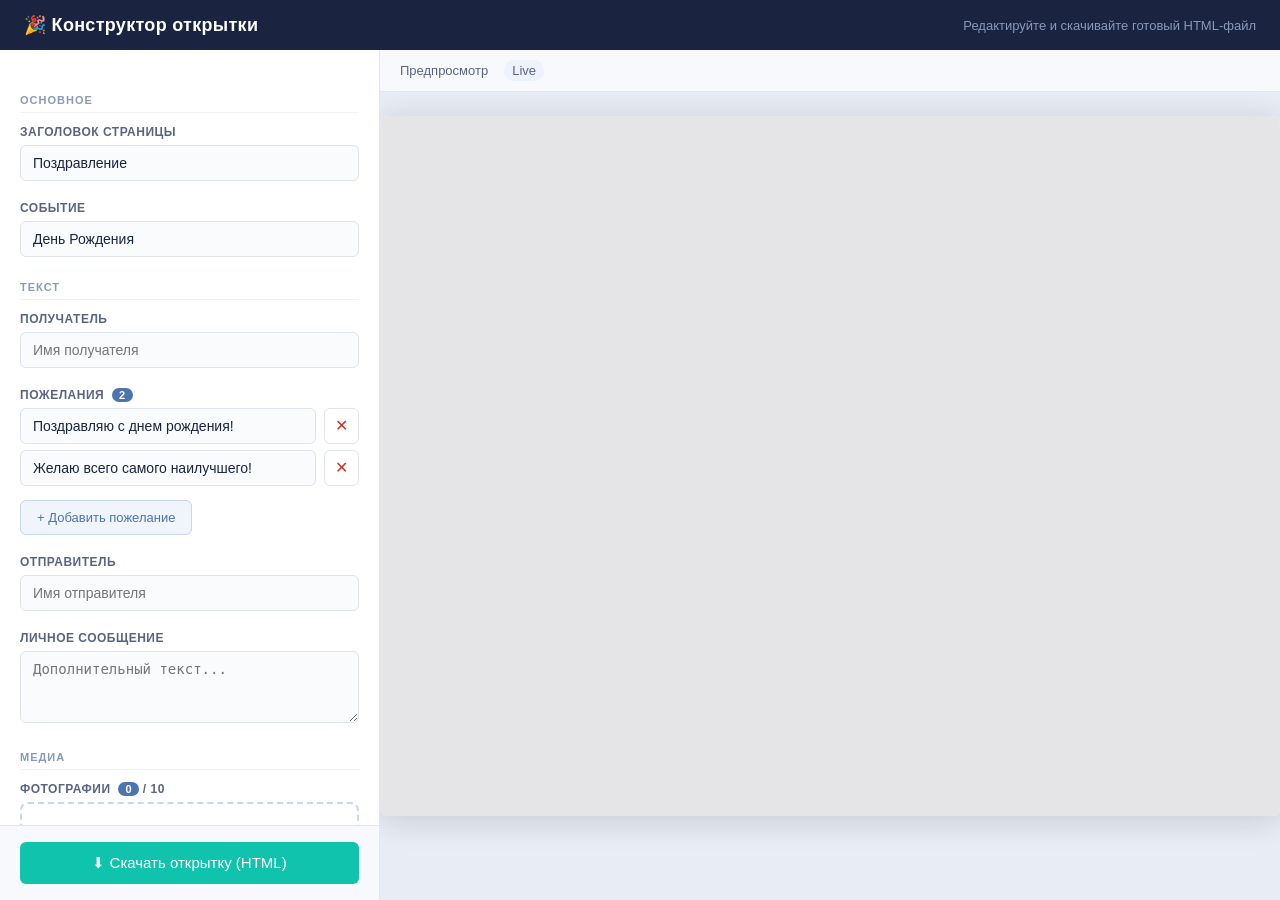
==== admin.html @ 780d7dd0 "feat: add admin panel with single-file HTML export - build.js reads all CSS/JS/fonts from postcard/ " ====
<!DOCTYPE html>
<html lang="ru">
<head>
  <meta charset="UTF-8">
  <meta name="viewport" content="width=device-width, initial-scale=1.0">
  <title>Конструктор открытки</title>
  <style>
    *, *::before, *::after { box-sizing: border-box; margin: 0; padding: 0; }

    body {
      font-family: -apple-system, BlinkMacSystemFont, 'Segoe UI', sans-serif;
      background: #f0f2f5;
      height: 100vh;
      display: flex;
      flex-direction: column;
    }

    /* ── Шапка ── */
    header {
      background: #1a2340;
      color: #fff;
      padding: 14px 24px;
      display: flex;
      align-items: center;
      justify-content: space-between;
      flex-shrink: 0;
    }
    header h1 { font-size: 18px; font-weight: 600; letter-spacing: 0.3px; }
    header span { font-size: 13px; color: #8899bb; }

    /* ── Основная раскладка ── */
    .workspace {
      display: flex;
      flex: 1;
      overflow: hidden;
    }

    /* ── Левая панель (форма) ── */
    .editor {
      width: 380px;
      min-width: 320px;
      background: #fff;
      border-right: 1px solid #e2e6ee;
      display: flex;
      flex-direction: column;
      overflow: hidden;
    }

    .editor-body {
      flex: 1;
      overflow-y: auto;
      padding: 20px;
    }

    .editor-body::-webkit-scrollbar { width: 6px; }
    .editor-body::-webkit-scrollbar-track { background: #f0f2f5; }
    .editor-body::-webkit-scrollbar-thumb { background: #cbd3e2; border-radius: 3px; }

    .editor-footer {
      padding: 16px 20px;
      border-top: 1px solid #e2e6ee;
      background: #f8f9fc;
    }

    /* ── Группы полей ── */
    .field-group {
      margin-bottom: 20px;
    }
    .field-group label {
      display: block;
      font-size: 12px;
      font-weight: 600;
      color: #5a6480;
      text-transform: uppercase;
      letter-spacing: 0.5px;
      margin-bottom: 6px;
    }
    .field-group input[type="text"],
    .field-group textarea {
      width: 100%;
      padding: 9px 12px;
      border: 1px solid #dde2ee;
      border-radius: 6px;
      font-size: 14px;
      color: #1a2340;
      outline: none;
      transition: border-color 0.15s;
      background: #fafbfd;
    }
    .field-group input[type="text"]:focus,
    .field-group textarea:focus {
      border-color: #4c75af;
      background: #fff;
    }
    .field-group textarea {
      min-height: 72px;
      resize: vertical;
    }

    /* ── Секция пожеланий ── */
    .wish-item {
      display: flex;
      gap: 8px;
      margin-bottom: 6px;
    }
    .wish-item input {
      flex: 1;
      padding: 8px 10px;
      border: 1px solid #dde2ee;
      border-radius: 6px;
      font-size: 14px;
      outline: none;
      background: #fafbfd;
    }
    .wish-item input:focus { border-color: #4c75af; background: #fff; }
    .wish-item button {
      padding: 0 10px;
      border: 1px solid #e0e5ef;
      border-radius: 6px;
      background: #fff;
      color: #c0392b;
      cursor: pointer;
      font-size: 16px;
      line-height: 1;
    }
    .wish-item button:hover { background: #ffeaea; }

    /* ── Кнопки действий ── */
    .btn {
      display: inline-flex;
      align-items: center;
      gap: 6px;
      padding: 9px 16px;
      border-radius: 6px;
      font-size: 13px;
      font-weight: 500;
      cursor: pointer;
      border: none;
      transition: background 0.15s, opacity 0.15s;
    }
    .btn-outline {
      background: #f0f4fb;
      color: #4c75af;
      border: 1px solid #c8d6ee;
    }
    .btn-outline:hover { background: #e0eaf8; }
    .btn-primary {
      background: #0fc3ad;
      color: #fff;
      width: 100%;
      justify-content: center;
      font-size: 15px;
      padding: 12px;
    }
    .btn-primary:hover { background: #0daf9b; }

    /* ── Загрузка изображений ── */
    .upload-zone {
      border: 2px dashed #c8d6ee;
      border-radius: 8px;
      padding: 16px;
      text-align: center;
      cursor: pointer;
      transition: border-color 0.2s, background 0.2s;
      color: #8899bb;
      font-size: 13px;
    }
    .upload-zone:hover { border-color: #4c75af; background: #f5f8ff; }
    .upload-zone input[type="file"] { display: none; }
    .upload-zone .zone-icon { font-size: 28px; display: block; margin-bottom: 6px; }

    .thumb-grid {
      display: grid;
      grid-template-columns: repeat(auto-fill, minmax(72px, 1fr));
      gap: 8px;
      margin-top: 10px;
    }
    .thumb-item {
      position: relative;
      aspect-ratio: 1;
      border-radius: 6px;
      overflow: hidden;
      border: 1px solid #e2e6ee;
    }
    .thumb-item img {
      width: 100%;
      height: 100%;
      object-fit: cover;
    }
    .thumb-item .thumb-del {
      position: absolute;
      top: 2px;
      right: 2px;
      width: 20px;
      height: 20px;
      background: rgba(0,0,0,0.55);
      color: #fff;
      border-radius: 50%;
      display: flex;
      align-items: center;
      justify-content: center;
      font-size: 11px;
      cursor: pointer;
    }
    .thumb-item .thumb-del:hover { background: rgba(192,57,43,0.85); }

    .qr-preview {
      margin-top: 8px;
      display: flex;
      align-items: center;
      gap: 10px;
    }
    .qr-preview img {
      width: 64px;
      height: 64px;
      object-fit: contain;
      border: 1px solid #e2e6ee;
      border-radius: 6px;
    }
    .qr-preview .qr-del {
      font-size: 12px;
      color: #c0392b;
      cursor: pointer;
      text-decoration: underline;
    }

    /* ── Разделитель секций ── */
    .section-title {
      font-size: 11px;
      font-weight: 700;
      color: #8899bb;
      text-transform: uppercase;
      letter-spacing: 1px;
      margin: 24px 0 12px;
      padding-bottom: 6px;
      border-bottom: 1px solid #f0f2f5;
    }

    /* ── Правая панель (превью) ── */
    .preview-panel {
      flex: 1;
      display: flex;
      flex-direction: column;
      overflow: hidden;
      background: #e8ecf5;
    }

    .preview-toolbar {
      background: #f8f9fc;
      border-bottom: 1px solid #e2e6ee;
      padding: 10px 20px;
      display: flex;
      align-items: center;
      gap: 16px;
      flex-shrink: 0;
    }
    .preview-toolbar span {
      font-size: 13px;
      color: #5a6480;
      font-weight: 500;
    }
    .preview-badge {
      background: #eef2ff;
      color: #4c75af;
      font-size: 11px;
      padding: 3px 8px;
      border-radius: 10px;
      font-weight: 600;
    }

    .preview-frame-wrap {
      flex: 1;
      overflow: auto;
      display: flex;
      align-items: flex-start;
      justify-content: center;
      padding: 24px;
    }

    #preview-iframe {
      width: 900px;
      height: 700px;
      border: none;
      border-radius: 8px;
      box-shadow: 0 4px 32px rgba(0,0,0,0.15);
      background: #fff;
      flex-shrink: 0;
    }

    .count-badge {
      display: inline-block;
      background: #4c75af;
      color: #fff;
      border-radius: 10px;
      font-size: 11px;
      padding: 1px 7px;
      margin-left: 4px;
    }

    /* ── Сообщение об успехе ── */
    .toast {
      position: fixed;
      bottom: 24px;
      right: 24px;
      background: #0fc3ad;
      color: #fff;
      padding: 12px 20px;
      border-radius: 8px;
      font-size: 14px;
      font-weight: 500;
      box-shadow: 0 4px 20px rgba(15,195,173,0.4);
      opacity: 0;
      transition: opacity 0.3s;
      pointer-events: none;
    }
    .toast.show { opacity: 1; }
  </style>
</head>
<body>

<header>
  <h1>&#127881; Конструктор открытки</h1>
  <span>Редактируйте и скачивайте готовый HTML-файл</span>
</header>

<div class="workspace">

  <!-- ── Левая панель ── -->
  <div class="editor">
    <div class="editor-body">

      <div class="section-title">Основное</div>

      <div class="field-group">
        <label>Заголовок страницы</label>
        <input type="text" id="f-title" value="Поздравление" oninput="scheduleUpdate()">
      </div>
      <div class="field-group">
        <label>Событие</label>
        <input type="text" id="f-event" value="День Рождения" oninput="scheduleUpdate()">
      </div>

      <div class="section-title">Текст</div>

      <div class="field-group">
        <label>Получатель</label>
        <input type="text" id="f-recipient" value="" placeholder="Имя получателя" oninput="scheduleUpdate()">
      </div>

      <div class="field-group">
        <label>Пожелания <span id="wishes-count" class="count-badge">0</span></label>
        <div id="wishes-list"></div>
        <button class="btn btn-outline" style="margin-top:8px" onclick="addWish()">+ Добавить пожелание</button>
      </div>

      <div class="field-group">
        <label>Отправитель</label>
        <input type="text" id="f-sender" value="" placeholder="Имя отправителя" oninput="scheduleUpdate()">
      </div>

      <div class="field-group">
        <label>Личное сообщение</label>
        <textarea id="f-message" placeholder="Дополнительный текст..." oninput="scheduleUpdate()"></textarea>
      </div>

      <div class="section-title">Медиа</div>

      <div class="field-group">
        <label>Фотографии <span id="images-count" class="count-badge">0</span> / 10</label>
        <div class="upload-zone" onclick="document.getElementById('f-images').click()">
          <input type="file" id="f-images" accept="image/*" multiple onchange="handleImages(this)">
          <span class="zone-icon">&#128247;</span>
          Нажмите или перетащите фото
        </div>
        <div class="thumb-grid" id="thumb-grid"></div>
      </div>

      <div class="field-group">
        <label>QR-код / Сертификат</label>
        <div class="upload-zone" onclick="document.getElementById('f-qr').click()">
          <input type="file" id="f-qr" accept="image/*" onchange="handleQr(this)">
          <span class="zone-icon">&#128241;</span>
          Загрузить QR-код или изображение
        </div>
        <div id="qr-preview-area"></div>
      </div>

    </div><!-- /editor-body -->

    <div class="editor-footer">
      <button class="btn btn-primary" onclick="exportCard()">&#11015; Скачать открытку (HTML)</button>
    </div>
  </div><!-- /editor -->

  <!-- ── Правая панель ── -->
  <div class="preview-panel">
    <div class="preview-toolbar">
      <span>Предпросмотр</span>
      <span class="preview-badge">Live</span>
    </div>
    <div class="preview-frame-wrap">
      <iframe id="preview-iframe" sandbox="allow-scripts allow-same-origin"></iframe>
    </div>
  </div>

</div><!-- /workspace -->

<div class="toast" id="toast">&#10003; Открытка скачана!</div>

<script>
// ══════════════════════════════════════════════════════════════════
//  Встроенные ресурсы открытки (читаются build.js из исходников)
// ══════════════════════════════════════════════════════════════════

const CARD_CSS   = `/*! normalize.css v3.0.3 | MIT License | github.com/necolas/normalize.css */
html {
  font-family: sans-serif;
  -ms-text-size-adjust: 100%;
  -webkit-text-size-adjust: 100%;
}
body {
  margin: 0;
  padding: 0;
}
article,
aside,
details,
figcaption,
figure,
footer,
header,
hgroup,
main,
menu,
nav,
section,
summary {
  display: block;
}
audio,
canvas,
progress,
video {
  display: inline-block;
  vertical-align: baseline;
}
audio:not([controls]) {
  display: none;
  height: 0;
}
[hidden],
template {
  display: none;
}
a {
  background-color: transparent;
}
a:active,
a:hover {
  outline: 0;
}
abbr[title] {
  border-bottom: 1px dotted;
}
b,
strong {
  font-weight: bold;
}
dfn {
  font-style: italic;
}
h1 {
  font-size: 2em;
  margin: 0;
}
mark {
  background: #ff0;
  color: #000;
}
small {
  font-size: 80%;
}
sub,
sup {
  font-size: 75%;
  line-height: 0;
  position: relative;
  vertical-align: baseline;
}
sup {
  top: -0.5em;
}
sub {
  bottom: -0.25em;
}
img {
  border: 0;
}
svg:not(:root) {
  overflow: hidden;
}
figure {
  margin: 0;
}
hr {
  box-sizing: content-box;
  height: 0;
}
pre {
  overflow: auto;
}
code,
kbd,
pre,
samp {
  font-family: monospace, monospace;
  font-size: 1em;
}
button,
input,
optgroup,
select,
textarea {
  color: inherit;
  font: inherit;
  margin: 0;
}
button {
  overflow: visible;
}
button,
select {
  text-transform: none;
}
button,
html input[type="button"],
input[type="reset"],
input[type="submit"] {
  -webkit-appearance: button;
  cursor: pointer;
}
button[disabled],
html input[disabled] {
  cursor: default;
}
button::-moz-focus-inner,
input::-moz-focus-inner {
  border: 0;
  padding: 0;
}
input {
  line-height: normal;
}
input[type="checkbox"],
input[type="radio"] {
  box-sizing: border-box;
  padding: 0;
}
input[type="number"]::-webkit-inner-spin-button,
input[type="number"]::-webkit-outer-spin-button {
  height: auto;
}
input[type="search"] {
  -webkit-appearance: textfield;
  box-sizing: content-box;
}
input[type="search"]::-webkit-search-cancel-button,
input[type="search"]::-webkit-search-decoration {
  -webkit-appearance: none;
}
fieldset {
  border: 1px solid #c0c0c0;
  margin: 0 2px;
  padding: 0.35em 0.625em 0.75em;
}
legend {
  border: 0;
  padding: 0;
}
textarea {
  overflow: auto;
  resize: none;
}
optgroup {
  font-weight: bold;
}
table {
  border-collapse: collapse;
  border-spacing: 0;
}
td,
th {
  padding: 0;
}
.selectric-wrapper {
  position: relative;
  cursor: pointer;
}
.selectric-responsive {
  width: 100%;
}
.selectric {
  border: 1px solid #ddd;
  background: #f8f8f8;
  position: relative;
}
.selectric .label {
  display: block;
  white-space: nowrap;
  overflow: hidden;
  text-overflow: ellipsis;
  margin: 0 38px 0 10px;
  font-size: 12px;
  line-height: 38px;
  color: #444;
  height: 38px;
  -webkit-user-select: none;
  -moz-user-select: none;
  -ms-user-select: none;
  user-select: none;
}
.selectric .button {
  display: block;
  position: absolute;
  right: 0;
  top: 5px;
  width: 38px;
  height: 38px;
  color: #bbb;
  text-align: center;
  font: 0/0 a;
  *font: 20px/38px Lucida Sans Unicode, Arial Unicode MS, Arial;
}
.selectric .button:after {
  content: " ";
  background: url(./img/select-arr.png)
    no-repeat;
  background-size: cover;
  background-position: center;
  width: 10px;
  position: absolute;
  display: block;
  top: 0;
  right: 0;
  bottom: 0;
  left: 0;
  margin: auto;
  width: 12px;
  height: 7px;
}
.selectric-focus .selectric {
  border-color: #aaaaaa;
}
.selectric-hover .selectric {
  border-color: #c4c4c4;
}
.selectric-hover .selectric .button {
  color: #a2a2a2;
}
.selectric-hover .selectric .button:after {
  border-top-color: #a2a2a2;
}
.selectric-open {
  z-index: 9999;
}
.selectric-open .selectric {
  border-color: #c4c4c4;
}
.selectric-open .selectric-items {
  display: block;
}
.selectric-disabled {
  filter: alpha(opacity=50);
  opacity: 0.5;
  cursor: default;
  -webkit-user-select: none;
  -moz-user-select: none;
  -ms-user-select: none;
  user-select: none;
}
.selectric-hide-select {
  position: relative;
  overflow: hidden;
  width: 0;
  height: 0;
}
.selectric-hide-select select {
  position: absolute;
  left: -100%;
}
.selectric-hide-select.selectric-is-native {
  position: absolute;
  width: 100%;
  height: 100%;
  z-index: 10;
}
.selectric-hide-select.selectric-is-native select {
  position: absolute;
  top: 0;
  left: 0;
  right: 0;
  height: 100%;
  width: 100%;
  border: none;
  z-index: 1;
  box-sizing: border-box;
  opacity: 0;
}
.selectric-input {
  position: absolute !important;
  top: 0 !important;
  left: 0 !important;
  overflow: hidden !important;
  clip: rect(0, 0, 0, 0) !important;
  margin: 0 !important;
  padding: 0 !important;
  width: 1px !important;
  height: 1px !important;
  outline: none !important;
  border: none !important;
  font: 0/0 a !important;
  background: none !important;
}
.selectric-temp-show {
  position: absolute !important;
  visibility: hidden !important;
  display: block !important;
}
.selectric-items {
  display: none;
  position: absolute;
  top: 100%;
  left: 0;
  background: #f8f8f8;
  border: 1px solid #c4c4c4;
  z-index: -1;
  box-shadow: 0 0 10px -6px;
}
.selectric-items .selectric-scroll {
  height: 100%;
  overflow: auto;
}
.selectric-above .selectric-items {
  top: auto;
  bottom: 100%;
}
.selectric-items ul,
.selectric-items li {
  list-style: none;
  padding: 0;
  margin: 0;
  font-size: 12px;
  line-height: 20px;
  min-height: 20px;
}
.selectric-items li {
  display: block;
  padding: 10px;
  color: #666;
  cursor: pointer;
}
.selectric-items li.selected {
  background: #e0e0e0;
  color: #444;
}
.selectric-items li.highlighted {
  background: #d0d0d0;
  color: #444;
}
.selectric-items li:hover {
  background: #d5d5d5;
  color: #444;
}
.selectric-items .disabled {
  filter: alpha(opacity=50);
  opacity: 0.5;
  cursor: default !important;
  background: none !important;
  color: #666 !important;
  -webkit-user-select: none;
  -moz-user-select: none;
  -ms-user-select: none;
  user-select: none;
}
.selectric-items .selectric-group .selectric-group-label {
  font-weight: bold;
  padding-left: 10px;
  cursor: default;
  -webkit-user-select: none;
  -moz-user-select: none;
  -ms-user-select: none;
  user-select: none;
  background: none;
  color: #444;
}
.selectric-items .selectric-group.disabled li {
  filter: alpha(opacity=100);
  opacity: 1;
}
.selectric-items .selectric-group li {
  padding-left: 25px;
}
@-ms-viewport {
  width: device-width;
}
.col-lg-1,
.col-lg-10,
.col-lg-11,
.col-lg-12,
.col-lg-2,
.col-lg-3,
.col-lg-4,
.col-lg-5,
.col-lg-6,
.col-lg-7,
.col-lg-8,
.col-lg-9,
.col-md-1,
.col-md-10,
.col-md-11,
.col-md-12,
.col-md-2,
.col-md-3,
.col-md-4,
.col-md-5,
.col-md-6,
.col-md-7,
.col-md-8,
.col-md-9,
.col-sm-1,
.col-sm-10,
.col-sm-11,
.col-sm-12,
.col-sm-2,
.col-sm-3,
.col-sm-4,
.col-sm-5,
.col-sm-6,
.col-sm-7,
.col-sm-8,
.col-sm-9,
.col-xs-1,
.col-xs-10,
.col-xs-11,
.col-xs-12,
.col-xs-2,
.col-xs-3,
.col-xs-4,
.col-xs-5,
.col-xs-6,
.col-xs-7,
.col-xs-8,
.col-xs-9 {
  position: relative;
  min-height: 1px;
  padding-right: 15px;
  padding-left: 15px;
}
.visible-xs,
.visible-sm,
.visible-md,
.visible-lg {
  display: none !important;
}
.visible-xs-block,
.visible-xs-inline,
.visible-xs-inline-block,
.visible-sm-block,
.visible-sm-inline,
.visible-sm-inline-block,
.visible-md-block,
.visible-md-inline,
.visible-md-inline-block,
.visible-lg-block,
.visible-lg-inline,
.visible-lg-inline-block {
  display: none !important;
}
@media (max-width: 767px) {
  .visible-xs {
    display: block !important;
  }
  table.visible-xs {
    display: table;
  }
  tr.visible-xs {
    display: table-row !important;
  }
  th.visible-xs,
  td.visible-xs {
    display: table-cell !important;
  }
}
@media (max-width: 767px) {
  .visible-xs-block {
    display: block !important;
  }
}
@media (max-width: 767px) {
  .visible-xs-inline {
    display: inline !important;
  }
}
@media (max-width: 767px) {
  .visible-xs-inline-block {
    display: inline-block !important;
  }
}
@media (min-width: 768px) and (max-width: 991px) {
  .visible-sm {
    display: block !important;
  }
  table.visible-sm {
    display: table;
  }
  tr.visible-sm {
    display: table-row !important;
  }
  th.visible-sm,
  td.visible-sm {
    display: table-cell !important;
  }
}
@media (min-width: 768px) and (max-width: 991px) {
  .visible-sm-block {
    display: block !important;
  }
}
@media (min-width: 768px) and (max-width: 991px) {
  .visible-sm-inline {
    display: inline !important;
  }
}
@media (min-width: 768px) and (max-width: 991px) {
  .visible-sm-inline-block {
    display: inline-block !important;
  }
}
@media (min-width: 992px) and (max-width: 1199px) {
  .visible-md {
    display: block !important;
  }
  table.visible-md {
    display: table;
  }
  tr.visible-md {
    display: table-row !important;
  }
  th.visible-md,
  td.visible-md {
    display: table-cell !important;
  }
}
@media (min-width: 992px) and (max-width: 1199px) {
  .visible-md-block {
    display: block !important;
  }
}
@media (min-width: 992px) and (max-width: 1199px) {
  .visible-md-inline {
    display: inline !important;
  }
}
@media (min-width: 992px) and (max-width: 1199px) {
  .visible-md-inline-block {
    display: inline-block !important;
  }
}
@media (min-width: 1200px) {
  .visible-lg {
    display: block !important;
  }
  table.visible-lg {
    display: table;
  }
  tr.visible-lg {
    display: table-row !important;
  }
  th.visible-lg,
  td.visible-lg {
    display: table-cell !important;
  }
}
@media (min-width: 1200px) {
  .visible-lg-block {
    display: block !important;
  }
}
@media (min-width: 1200px) {
  .visible-lg-inline {
    display: inline !important;
  }
}
@media (min-width: 1200px) {
  .visible-lg-inline-block {
    display: inline-block !important;
  }
}
@media (max-width: 767px) {
  .hidden-xs {
    display: none !important;
  }
}
@media (min-width: 768px) and (max-width: 991px) {
  .hidden-sm {
    display: none !important;
  }
}
@media (min-width: 992px) and (max-width: 1199px) {
  .hidden-md {
    display: none !important;
  }
}
@media (min-width: 1200px) {
  .hidden-lg {
    display: none !important;
  }
}
.visible-print {
  display: none !important;
}
@media print {
  .visible-print {
    display: block !important;
  }
  table.visible-print {
    display: table;
  }
  tr.visible-print {
    display: table-row !important;
  }
  th.visible-print,
  td.visible-print {
    display: table-cell !important;
  }
}
.visible-print-block {
  display: none !important;
}
@media print {
  .visible-print-block {
    display: block !important;
  }
}
.visible-print-inline {
  display: none !important;
}
@media print {
  .visible-print-inline {
    display: inline !important;
  }
}
.visible-print-inline-block {
  display: none !important;
}
@media print {
  .visible-print-inline-block {
    display: inline-block !important;
  }
}
@media print {
  .hidden-print {
    display: none !important;
  }
}
.wrapper {
  margin-right: auto;
  margin-left: auto;
  padding-left: 15px;
  padding-right: 15px;
}
@media (min-width: 576px) {
  .wrapper {
    width: 576px;
  }
}
@media (min-width: 768px) {
  .wrapper {
    width: 768px;
  }
}
@media (min-width: 992px) {
  .wrapper {
    width: 992px;
  }
}
@media (min-width: 1200px) {
  .wrapper {
    width: 1200px;
  }
}
.wrapper-fluid {
  margin-right: auto;
  margin-left: auto;
  padding-left: 15px;
  padding-right: 15px;
}
.row {
  margin-left: -15px;
  margin-right: -15px;
}
.col,
.col-xs-1,
.col-sm-1,
.col-md-1,
.col-lg-1,
.col-xs-2,
.col-sm-2,
.col-md-2,
.col-lg-2,
.col-xs-3,
.col-sm-3,
.col-md-3,
.col-lg-3,
.col-xs-4,
.col-sm-4,
.col-md-4,
.col-lg-4,
.col-xs-5,
.col-sm-5,
.col-md-5,
.col-lg-5,
.col-xs-6,
.col-sm-6,
.col-md-6,
.col-lg-6,
.col-xs-7,
.col-sm-7,
.col-md-7,
.col-lg-7,
.col-xs-8,
.col-sm-8,
.col-md-8,
.col-lg-8,
.col-xs-9,
.col-sm-9,
.col-md-9,
.col-lg-9,
.col-xs-10,
.col-sm-10,
.col-md-10,
.col-lg-10,
.col-xs-11,
.col-sm-11,
.col-md-11,
.col-lg-11,
.col-xs-12,
.col-sm-12,
.col-md-12,
.col-lg-12 {
  position: relative;
  min-height: 1px;
  padding-left: 15px;
  padding-right: 15px;
}
.col,
.col-1,
.col-2,
.col-3,
.col-4,
.col-5,
.col-6,
.col-7,
.col-8,
.col-9,
.col-10,
.col-11,
.col-12 {
  float: left;
}
.col-12 {
  width: 100%;
}
.col-11 {
  width: 91.66666667%;
}
.col-10 {
  width: 83.33333333%;
}
.col-9 {
  width: 75%;
}
.col-8 {
  width: 66.66666667%;
}
.col-7 {
  width: 58.33333333%;
}
.col-6 {
  width: 50%;
}
.col-5 {
  width: 41.66666667%;
}
.col-4 {
  width: 33.33333333%;
}
.col-3 {
  width: 25%;
}
.col-2 {
  width: 16.66666667%;
}
.col-1 {
  width: 8.33333333%;
}
.col-pull-12 {
  right: 100%;
}
.col-pull-11 {
  right: 91.66666667%;
}
.col-pull-10 {
  right: 83.33333333%;
}
.col-pull-9 {
  right: 75%;
}
.col-pull-8 {
  right: 66.66666667%;
}
.col-pull-7 {
  right: 58.33333333%;
}
.col-pull-6 {
  right: 50%;
}
.col-pull-5 {
  right: 41.66666667%;
}
.col-pull-4 {
  right: 33.33333333%;
}
.col-pull-3 {
  right: 25%;
}
.col-pull-2 {
  right: 16.66666667%;
}
.col-pull-1 {
  right: 8.33333333%;
}
.col-pull-0 {
  right: auto;
}
.col-push-12 {
  left: 100%;
}
.col-push-11 {
  left: 91.66666667%;
}
.col-push-10 {
  left: 83.33333333%;
}
.col-push-9 {
  left: 75%;
}
.col-push-8 {
  left: 66.66666667%;
}
.col-push-7 {
  left: 58.33333333%;
}
.col-push-6 {
  left: 50%;
}
.col-push-5 {
  left: 41.66666667%;
}
.col-push-4 {
  left: 33.33333333%;
}
.col-push-3 {
  left: 25%;
}
.col-push-2 {
  left: 16.66666667%;
}
.col-push-1 {
  left: 8.33333333%;
}
.col-push-0 {
  left: auto;
}
.col-offset-12 {
  margin-left: 100%;
}
.col-offset-11 {
  margin-left: 91.66666667%;
}
.col-offset-10 {
  margin-left: 83.33333333%;
}
.col-offset-9 {
  margin-left: 75%;
}
.col-offset-8 {
  margin-left: 66.66666667%;
}
.col-offset-7 {
  margin-left: 58.33333333%;
}
.col-offset-6 {
  margin-left: 50%;
}
.col-offset-5 {
  margin-left: 41.66666667%;
}
.col-offset-4 {
  margin-left: 33.33333333%;
}
.col-offset-3 {
  margin-left: 25%;
}
.col-offset-2 {
  margin-left: 16.66666667%;
}
.col-offset-1 {
  margin-left: 8.33333333%;
}
.col-offset-0 {
  margin-left: 0%;
}
@media (min-width: 320px) {
  .col,
  .col-xs-1,
  .col-xs-2,
  .col-xs-3,
  .col-xs-4,
  .col-xs-5,
  .col-xs-6,
  .col-xs-7,
  .col-xs-8,
  .col-xs-9,
  .col-xs-10,
  .col-xs-11,
  .col-xs-12 {
    float: left;
  }
  .col-xs-12 {
    width: 100%;
  }
  .col-xs-11 {
    width: 91.66666667%;
  }
  .col-xs-10 {
    width: 83.33333333%;
  }
  .col-xs-9 {
    width: 75%;
  }
  .col-xs-8 {
    width: 66.66666667%;
  }
  .col-xs-7 {
    width: 58.33333333%;
  }
  .col-xs-6 {
    width: 50%;
  }
  .col-xs-5 {
    width: 41.66666667%;
  }
  .col-xs-4 {
    width: 33.33333333%;
  }
  .col-xs-3 {
    width: 25%;
  }
  .col-xs-2 {
    width: 16.66666667%;
  }
  .col-xs-1 {
    width: 8.33333333%;
  }
  .col-xs-pull-12 {
    right: 100%;
  }
  .col-xs-pull-11 {
    right: 91.66666667%;
  }
  .col-xs-pull-10 {
    right: 83.33333333%;
  }
  .col-xs-pull-9 {
    right: 75%;
  }
  .col-xs-pull-8 {
    right: 66.66666667%;
  }
  .col-xs-pull-7 {
    right: 58.33333333%;
  }
  .col-xs-pull-6 {
    right: 50%;
  }
  .col-xs-pull-5 {
    right: 41.66666667%;
  }
  .col-xs-pull-4 {
    right: 33.33333333%;
  }
  .col-xs-pull-3 {
    right: 25%;
  }
  .col-xs-pull-2 {
    right: 16.66666667%;
  }
  .col-xs-pull-1 {
    right: 8.33333333%;
  }
  .col-xs-pull-0 {
    right: auto;
  }
  .col-xs-push-12 {
    left: 100%;
  }
  .col-xs-push-11 {
    left: 91.66666667%;
  }
  .col-xs-push-10 {
    left: 83.33333333%;
  }
  .col-xs-push-9 {
    left: 75%;
  }
  .col-xs-push-8 {
    left: 66.66666667%;
  }
  .col-xs-push-7 {
    left: 58.33333333%;
  }
  .col-xs-push-6 {
    left: 50%;
  }
  .col-xs-push-5 {
    left: 41.66666667%;
  }
  .col-xs-push-4 {
    left: 33.33333333%;
  }
  .col-xs-push-3 {
    left: 25%;
  }
  .col-xs-push-2 {
    left: 16.66666667%;
  }
  .col-xs-push-1 {
    left: 8.33333333%;
  }
  .col-xs-push-0 {
    left: auto;
  }
  .col-xs-offset-12 {
    margin-left: 100%;
  }
  .col-xs-offset-11 {
    margin-left: 91.66666667%;
  }
  .col-xs-offset-10 {
    margin-left: 83.33333333%;
  }
  .col-xs-offset-9 {
    margin-left: 75%;
  }
  .col-xs-offset-8 {
    margin-left: 66.66666667%;
  }
  .col-xs-offset-7 {
    margin-left: 58.33333333%;
  }
  .col-xs-offset-6 {
    margin-left: 50%;
  }
  .col-xs-offset-5 {
    margin-left: 41.66666667%;
  }
  .col-xs-offset-4 {
    margin-left: 33.33333333%;
  }
  .col-xs-offset-3 {
    margin-left: 25%;
  }
  .col-xs-offset-2 {
    margin-left: 16.66666667%;
  }
  .col-xs-offset-1 {
    margin-left: 8.33333333%;
  }
  .col-xs-offset-0 {
    margin-left: 0%;
  }
}
@media (min-width: 768px) {
  .col,
  .col-sm-1,
  .col-sm-2,
  .col-sm-3,
  .col-sm-4,
  .col-sm-5,
  .col-sm-6,
  .col-sm-7,
  .col-sm-8,
  .col-sm-9,
  .col-sm-10,
  .col-sm-11,
  .col-sm-12 {
    float: left;
  }
  .col-sm-12 {
    width: 100%;
  }
  .col-sm-11 {
    width: 91.66666667%;
  }
  .col-sm-10 {
    width: 83.33333333%;
  }
  .col-sm-9 {
    width: 75%;
  }
  .col-sm-8 {
    width: 66.66666667%;
  }
  .col-sm-7 {
    width: 58.33333333%;
  }
  .col-sm-6 {
    width: 50%;
  }
  .col-sm-5 {
    width: 41.66666667%;
  }
  .col-sm-4 {
    width: 33.33333333%;
  }
  .col-sm-3 {
    width: 25%;
  }
  .col-sm-2 {
    width: 16.66666667%;
  }
  .col-sm-1 {
    width: 8.33333333%;
  }
  .col-sm-pull-12 {
    right: 100%;
  }
  .col-sm-pull-11 {
    right: 91.66666667%;
  }
  .col-sm-pull-10 {
    right: 83.33333333%;
  }
  .col-sm-pull-9 {
    right: 75%;
  }
  .col-sm-pull-8 {
    right: 66.66666667%;
  }
  .col-sm-pull-7 {
    right: 58.33333333%;
  }
  .col-sm-pull-6 {
    right: 50%;
  }
  .col-sm-pull-5 {
    right: 41.66666667%;
  }
  .col-sm-pull-4 {
    right: 33.33333333%;
  }
  .col-sm-pull-3 {
    right: 25%;
  }
  .col-sm-pull-2 {
    right: 16.66666667%;
  }
  .col-sm-pull-1 {
    right: 8.33333333%;
  }
  .col-sm-pull-0 {
    right: auto;
  }
  .col-sm-push-12 {
    left: 100%;
  }
  .col-sm-push-11 {
    left: 91.66666667%;
  }
  .col-sm-push-10 {
    left: 83.33333333%;
  }
  .col-sm-push-9 {
    left: 75%;
  }
  .col-sm-push-8 {
    left: 66.66666667%;
  }
  .col-sm-push-7 {
    left: 58.33333333%;
  }
  .col-sm-push-6 {
    left: 50%;
  }
  .col-sm-push-5 {
    left: 41.66666667%;
  }
  .col-sm-push-4 {
    left: 33.33333333%;
  }
  .col-sm-push-3 {
    left: 25%;
  }
  .col-sm-push-2 {
    left: 16.66666667%;
  }
  .col-sm-push-1 {
    left: 8.33333333%;
  }
  .col-sm-push-0 {
    left: auto;
  }
  .col-sm-offset-12 {
    margin-left: 100%;
  }
  .col-sm-offset-11 {
    margin-left: 91.66666667%;
  }
  .col-sm-offset-10 {
    margin-left: 83.33333333%;
  }
  .col-sm-offset-9 {
    margin-left: 75%;
  }
  .col-sm-offset-8 {
    margin-left: 66.66666667%;
  }
  .col-sm-offset-7 {
    margin-left: 58.33333333%;
  }
  .col-sm-offset-6 {
    margin-left: 50%;
  }
  .col-sm-offset-5 {
    margin-left: 41.66666667%;
  }
  .col-sm-offset-4 {
    margin-left: 33.33333333%;
  }
  .col-sm-offset-3 {
    margin-left: 25%;
  }
  .col-sm-offset-2 {
    margin-left: 16.66666667%;
  }
  .col-sm-offset-1 {
    margin-left: 8.33333333%;
  }
  .col-sm-offset-0 {
    margin-left: 0%;
  }
}
@media (min-width: 992px) {
  .col,
  .col-md-1,
  .col-md-2,
  .col-md-3,
  .col-md-4,
  .col-md-5,
  .col-md-6,
  .col-md-7,
  .col-md-8,
  .col-md-9,
  .col-md-10,
  .col-md-11,
  .col-md-12 {
    float: left;
  }
  .col-md-12 {
    width: 100%;
  }
  .col-md-11 {
    width: 91.66666667%;
  }
  .col-md-10 {
    width: 83.33333333%;
  }
  .col-md-9 {
    width: 75%;
  }
  .col-md-8 {
    width: 66.66666667%;
  }
  .col-md-7 {
    width: 58.33333333%;
  }
  .col-md-6 {
    width: 50%;
  }
  .col-md-5 {
    width: 41.66666667%;
  }
  .col-md-4 {
    width: 33.33333333%;
  }
  .col-md-3 {
    width: 25%;
  }
  .col-md-2 {
    width: 16.66666667%;
  }
  .col-md-2_5 {
    width: 20%;
  }
  .col-md-1 {
    width: 8.33333333%;
  }
  .col-md-pull-12 {
    right: 100%;
  }
  .col-md-pull-11 {
    right: 91.66666667%;
  }
  .col-md-pull-10 {
    right: 83.33333333%;
  }
  .col-md-pull-9 {
    right: 75%;
  }
  .col-md-pull-8 {
    right: 66.66666667%;
  }
  .col-md-pull-7 {
    right: 58.33333333%;
  }
  .col-md-pull-6 {
    right: 50%;
  }
  .col-md-pull-5 {
    right: 41.66666667%;
  }
  .col-md-pull-4 {
    right: 33.33333333%;
  }
  .col-md-pull-3 {
    right: 25%;
  }
  .col-md-pull-2 {
    right: 16.66666667%;
  }
  .col-md-pull-1 {
    right: 8.33333333%;
  }
  .col-md-pull-0 {
    right: auto;
  }
  .col-md-push-12 {
    left: 100%;
  }
  .col-md-push-11 {
    left: 91.66666667%;
  }
  .col-md-push-10 {
    left: 83.33333333%;
  }
  .col-md-push-9 {
    left: 75%;
  }
  .col-md-push-8 {
    left: 66.66666667%;
  }
  .col-md-push-7 {
    left: 58.33333333%;
  }
  .col-md-push-6 {
    left: 50%;
  }
  .col-md-push-5 {
    left: 41.66666667%;
  }
  .col-md-push-4 {
    left: 33.33333333%;
  }
  .col-md-push-3 {
    left: 25%;
  }
  .col-md-push-2 {
    left: 16.66666667%;
  }
  .col-md-push-1 {
    left: 8.33333333%;
  }
  .col-md-push-0 {
    left: auto;
  }
  .col-md-offset-12 {
    margin-left: 100%;
  }
  .col-md-offset-11 {
    margin-left: 91.66666667%;
  }
  .col-md-offset-10 {
    margin-left: 83.33333333%;
  }
  .col-md-offset-9 {
    margin-left: 75%;
  }
  .col-md-offset-8 {
    margin-left: 66.66666667%;
  }
  .col-md-offset-7 {
    margin-left: 58.33333333%;
  }
  .col-md-offset-6 {
    margin-left: 50%;
  }
  .col-md-offset-5 {
    margin-left: 41.66666667%;
  }
  .col-md-offset-4 {
    margin-left: 33.33333333%;
  }
  .col-md-offset-3 {
    margin-left: 25%;
  }
  .col-md-offset-2 {
    margin-left: 16.66666667%;
  }
  .col-md-offset-1 {
    margin-left: 8.33333333%;
  }
  .col-md-offset-0 {
    margin-left: 0%;
  }
}
@media (min-width: 1200px) {
  .col,
  .col-lg-1,
  .col-lg-2,
  .col-lg-3,
  .col-lg-4,
  .col-lg-5,
  .col-lg-6,
  .col-lg-7,
  .col-lg-8,
  .col-lg-9,
  .col-lg-10,
  .col-lg-11,
  .col-lg-12 {
    float: left;
  }
  .col-md-2_5 {
    width: 20%;
  }
  .col-lg-12 {
    width: 100%;
  }
  .col-lg-11 {
    width: 91.66666667%;
  }
  .col-lg-10 {
    width: 83.33333333%;
  }
  .col-lg-9 {
    width: 75%;
  }
  .col-lg-8 {
    width: 66.66666667%;
  }
  .col-lg-7 {
    width: 58.33333333%;
  }
  .col-lg-6 {
    width: 50%;
  }
  .col-lg-5 {
    width: 41.66666667%;
  }
  .col-lg-4 {
    width: 33.33333333%;
  }
  .col-lg-3 {
    width: 25%;
  }
  .col-lg-2 {
    width: 16.66666667%;
  }
  .col-lg-1 {
    width: 8.33333333%;
  }
  .col-lg-pull-12 {
    right: 100%;
  }
  .col-lg-pull-11 {
    right: 91.66666667%;
  }
  .col-lg-pull-10 {
    right: 83.33333333%;
  }
  .col-lg-pull-9 {
    right: 75%;
  }
  .col-lg-pull-8 {
    right: 66.66666667%;
  }
  .col-lg-pull-7 {
    right: 58.33333333%;
  }
  .col-lg-pull-6 {
    right: 50%;
  }
  .col-lg-pull-5 {
    right: 41.66666667%;
  }
  .col-lg-pull-4 {
    right: 33.33333333%;
  }
  .col-lg-pull-3 {
    right: 25%;
  }
  .col-lg-pull-2 {
    right: 16.66666667%;
  }
  .col-lg-pull-1 {
    right: 8.33333333%;
  }
  .col-lg-pull-0 {
    right: auto;
  }
  .col-lg-push-12 {
    left: 100%;
  }
  .col-lg-push-11 {
    left: 91.66666667%;
  }
  .col-lg-push-10 {
    left: 83.33333333%;
  }
  .col-lg-push-9 {
    left: 75%;
  }
  .col-lg-push-8 {
    left: 66.66666667%;
  }
  .col-lg-push-7 {
    left: 58.33333333%;
  }
  .col-lg-push-6 {
    left: 50%;
  }
  .col-lg-push-5 {
    left: 41.66666667%;
  }
  .col-lg-push-4 {
    left: 33.33333333%;
  }
  .col-lg-push-3 {
    left: 25%;
  }
  .col-lg-push-2 {
    left: 16.66666667%;
  }
  .col-lg-push-1 {
    left: 8.33333333%;
  }
  .col-lg-push-0 {
    left: auto;
  }
  .col-lg-offset-12 {
    margin-left: 100%;
  }
  .col-lg-offset-11 {
    margin-left: 91.66666667%;
  }
  .col-lg-offset-10 {
    margin-left: 83.33333333%;
  }
  .col-lg-offset-9 {
    margin-left: 75%;
  }
  .col-lg-offset-8 {
    margin-left: 66.66666667%;
  }
  .col-lg-offset-7 {
    margin-left: 58.33333333%;
  }
  .col-lg-offset-6 {
    margin-left: 50%;
  }
  .col-lg-offset-5 {
    margin-left: 41.66666667%;
  }
  .col-lg-offset-4 {
    margin-left: 33.33333333%;
  }
  .col-lg-offset-3 {
    margin-left: 25%;
  }
  .col-lg-offset-2 {
    margin-left: 16.66666667%;
  }
  .col-lg-offset-1 {
    margin-left: 8.33333333%;
  }
  .col-lg-offset-0 {
    margin-left: 0%;
  }
}
.wrapper:before,
.wrapper:after,
.wrapper-fluid:before,
.wrapper-fluid:after,
.row:before,
.row:after {
  content: " ";
  display: table;
}
.wrapper:after,
.wrapper-fluid:after,
.row:after {
  clear: both;
}
.center-block {
  display: block;
  margin-left: auto;
  margin-right: auto;
}
.pull-right {
  float: right !important;
}
.pull-left {
  float: left !important;
}
*,
*:before,
*:after {
  -webkit-box-sizing: border-box;
  -moz-box-sizing: border-box;
  box-sizing: border-box;
}
.collapse {
  display: none;
}
.collapse.in {
  display: block;
}
.collapsing {
  position: relative;
  height: 0;
  overflow: hidden;
  transition: height 0.35s ease;
}
@font-face {
  font-family: "GothamPro";
  src: url('[data-uri]') format("woff");
  font-style: normal;
  font-weight: normal;
}
@font-face {
  font-family: "GothamPro";
  src: url('[data-uri]') format("woff");
  font-style: normal;
  font-weight: 300;
}
@font-face {
  font-family: "GothamPro";
  src: url('[data-uri]') format("woff");
  font-style: normal;
  font-weight: bold;
}
body {
  font-family: "GothamPro", sans-serif;
  font-size: 18px;
  line-height: 1.4em;
  font-weight: 300;
  background: #fff;
}
a {
  color: inherit;
  text-decoration: none;
}
img {
  max-width: 100%;
}
h1 {
  font-family: "GothamPro", sans-serif;
  font-weight: bold;
  font-size: 30px;
  line-height: 40px;
  margin: auto;
  margin-top: 15px;
  margin-bottom: 22px;
  letter-spacing: -0.4px;
  color: #1f1f22;
  display: block;
  position: relative;
}
h2 {
  font-family: "GothamPro", sans-serif;
  line-height: normal;
  font-size: 24px;
  font-weight: bold;
  margin: auto;
  margin-top: 0;
  margin-bottom: 36px;
  color: #1f1f22;
  display: block;
  position: relative;
}
h2.white {
  color: #fff;
}
h3 {
  font-family: "GothamPro", sans-serif;
  font-size: 17px;
  font-weight: bold;
  line-height: normal;
  margin: 10px 0 15px;
  color: #1f1f22;
  position: relative;
  display: block;
  text-align: left;
}
h4 {
  font-family: "GothamPro", sans-serif;
  font-weight: 400;
  line-height: 36px;
  font-size: 22px;
  margin: 50px 0 25px;
  color: #000;
  text-align: center;
  width: 60%;
  margin: auto;
}
h4 span {
  font-weight: 700;
}
h5 {
  font-size: 20px;
  line-height: 20px;
  margin: 50px 0 25px;
  font-weight: 400;
}
h6 {
  font-size: 18px;
  line-height: 25px;
  margin: 60px 0 25px;
  font-weight: 700;
  font-family: "GothamPro", sans-serif;
}
p,
li {
  font-size: 15px;
  line-height: 27px;
  color: #282e34;
}
li {
  font-size: 17px;
  line-height: 24px;
}
p:last-child,
li:last-child,
hr:last-child {
  margin-bottom: 0;
}
hr {
  margin: 25px 0;
  height: 1px;
  border: none;
  width: 100%;
  background: #e9e4dc;
}
hr .gallery {
  margin-bottom: 30px;
}
hr .gallery__wrap {
  margin: 60px 0 55px;
}
hr .gallery__arrows {
  position: relative;
  width: 180px;
  left: 50%;
  margin-left: -90px;
  text-align: center;
}
hr .gallery__prev {
  position: relative;
  display: inline-block;
  vertical-align: middle;
  transform: rotate(-180deg);
  font-size: 13px;
  cursor: pointer;
}
hr .gallery__prev span {
  position: relative;
  top: 1px;
}
hr .gallery__prev:hover {
  opacity: 0.85;
}
hr .gallery__next {
  position: relative;
  display: inline-block;
  vertical-align: middle;
  font-size: 13px;
  cursor: pointer;
}
hr .gallery__next span {
  position: relative;
  top: 1px;
}
hr .gallery__next:hover {
  opacity: 0.5;
}
hr .gallery__count {
  position: relative;
  display: inline-block;
  vertical-align: middle;
  font-family: "GothamPro", sans-serif;
  font-weight: 700;
  font-size: 25px;
  width: 100px;
}
hr strong,
hr b {
  font-weight: 700;
}
hr a {
  color: inherit;
  text-decoration: underline;
}
hr a:hover {
  text-decoration: none;
}
hr ul {
  padding-left: 0;
  margin: 20px 0;
}
hr ul li {
  list-style: none;
  padding-left: 30px;
  position: relative;
  margin: 10px 0;
}
hr ul li:before {
  content: "";
  position: absolute;
  height: 5px;
  width: 5px;
  top: 9px;
  left: 0;
  border-radius: 10px;
}
hr ol {
  padding-left: 0;
  margin: 20px 0 20px 15px;
}
hr ol li {
  list-style-position: outside;
  padding-left: 14px;
  position: relative;
  margin: 10px 0;
}
hr table {
  width: 100%;
  margin: 20px 0;
}
hr table.m--no_margin {
  margin-top: 0;
}
hr table thead td {
  font-size: 15px;
  font-weight: 700;
  color: #282e34;
  text-transform: uppercase;
  padding: 0 0 25px;
  border-bottom: 1px solid #282e34;
}
hr table tbody td {
  border-bottom: 1px solid #e9e4dc;
  padding: 18px 0 18px 20px;
  font-size: 13px;
}
hr table tbody td:first-child {
  padding-left: 0;
}
hr table tfoot td {
  border-bottom: 1px solid #e9e4dc;
}
hr table.m--styled {
  margin: 45px 0 20px;
}
hr table.m--styled thead td {
  font-size: 12px;
  text-transform: uppercase;
  font-weight: 900;
  background: #f4f1ed;
  padding: 10px 0 10px 20px;
  border-bottom: 0;
}
hr table.m--styled tbody td {
  border-bottom: 0;
  padding: 9px 0 9px 20px;
}
hr table.m--styled tbody tr:nth-child(even) {
  background: #f9f8f6;
}
hr table.cart tbody td {
  padding-left: 0;
}
.align-center {
  text-align: center;
}
.text_transform_none {
  text-transform: none !important;
}
.text_anti_bold {
  font-weight: normal !important;
}
.margin_top_15 {
  margin-top: 15px;
}
.margin_top_10 {
  margin-top: 10px;
}
@media screen and (max-width: 991px) {
  h1 {
    font-size: 28px;
    line-height: 35px;
  }
  h2 {
    font-size: 24px;
    line-height: normal;
    margin-bottom: 35px;
  }
  h3 {
    font-size: 17px;
    line-height: 27px;
    margin: 15px 0;
  }
  p,
  li {
    font-size: 14px;
    line-height: 23px;
    margin: 20px 0;
  }
}
.terms_offer_rules {
  text-align: center;
}
.terms_offer_rules_display_none {
  display: none;
}
.wrap1 {
  position: absolute;
  overflow: hidden;
  padding: 20px 50px;
  display: block;
  border-radius: 4px;
  visibility: hidden;
}
.wrap1.active {
  overflow-y: scroll;
  overflow-x: hidden;
  background-color: white;
  margin: auto;
  top: 4rem;
  max-width: 750px;
  max-height: 800px;
  min-height: 600px;
  z-index: 50;
  display: block;
  visibility: visible;
  box-shadow: 2px 3px 16px silver;
  right: 0px;
  left: 0px;
  text-align: left;
}
.modal-header1 {
  color: #1f1f22;
  font-size: 26px;
  font-weight: 700;
  letter-spacing: -0.5px;
  margin-bottom: 32px;
  padding-left: 48px;
}
.modal-close1 {
  display: flex;
  font-size: 180%;
  justify-content: flex-end;
  align-items: center;
}
.modal-close1_x {
  cursor: pointer;
}
.offer1 {
  background-color: #f7f7f7;
  line-height: 26px;
  margin-bottom: 32px;
  padding: 4px 28px 10px 20px;
}
.pointer1 {
  cursor: pointer;
}
.banner-partner {
  width: 100%;
  height: 150px;
  margin-bottom: 17px;
  margin-top: 17px;
  cursor: pointer;
}
.banner-image {
  min-height: 17rem !important;
  margin-left: -40px !important;
  margin-right: -40px !important;
  width: auto !important;
}
.width-under-banner {
  width: 100%;
  height: 17rem;
  background-color: #fff8e5;
  position: absolute;
  z-index: 0;
}
@media (max-width: 1300px) {
  .banner-image {
    min-height: 16rem !important;
  }
  .width-under-banner {
    height: 16rem !important;
  }
}
@media (max-width: 1230px) {
  .banner-image {
    min-height: 14rem !important;
  }
  .width-under-banner {
    height: 14rem !important;
  }
}
@media (max-width: 1100px) {
  .banner-image {
    min-height: 12rem !important;
  }
  .width-under-banner {
    height: 12rem !important;
  }
}
@media (max-width: 1000px) {
  .banner-image {
    min-height: 10rem !important;
  }
  .width-under-banner {
    height: 10rem !important;
  }
}
@media (max-width: 900px) {
  .banner-image {
    min-height: 8rem !important;
  }
  .width-under-banner {
    height: 8rem !important;
  }
}
.see_an_example {
  display: flex;
  background-color: #eee;
  width: 300px;
  height: 54px;
  cursor: pointer;
  border: none;
  border-radius: 3px;
  margin-right: 7px;
  margin-top: 10px;
  justify-content: center;
  align-items: center;
  color: #000;
  font-weight: 600;
  transition: 1s linear;
}
.see_an_example:hover {
  background-color: #b4b4b4;
}
.see_an_example_wrapper {
  display: flex;
  justify-content: center;
  padding-left: 5px;
}
@media (max-width: 1350px) {
  .see_an_example {
    width: 280px;
  }
}
.popup_underline_text {
  color: black !important;
  text-decoration: underline;
}
@media (max-width: 1300px) {
  .wrap1.active {
    margin-top: 0rem;
    max-height: 630px;
    min-height: 500px;
  }
  .modal-header1 {
    padding-left: 0px;
  }
  .offer1 {
    padding: 4px 48px 10px 10px;
  }
}
@media (max-width: 1450px) {
  .wrap1.active {
    max-height: 650px;
    min-height: 500px;
    margin-top: 30px;
    margin-bottom: 60px;
  }
}
@media (max-width: 400px) {
  .modal-header1 {
    margin-right: 20px;
  }
  .wrap1.active {
    margin-bottom: 0px;
    max-height: 500px;
  }
}
@media (max-width: 450px) {
  .wrap1.active {
    max-height: 510px;
  }
}
@media (max-width: 450px) {
  .wrap1.active {
    margin-top: 230px;
  }
  .modal-header1 {
    margin-left: 15px;
  }
  .wrap1 {
    padding: 20px 25px;
  }
  .offer1 {
    padding: 4px 10px 10px 7px;
  }
}
.alias_hide_nominal {
  font-size: 16px !important;
  font-weight: 600;
}
.save-btn {
  margin: 0 6px;
  width: 248px;
  height: 40px;
  border-radius: 6px;
  border: solid 1px #e3e3e3;
  font-family: "GothamPro", sans-serif;
  font-size: 15px;
  line-height: 1;
  display: inline-block;
  color: #3c4043;
  font-weight: 500;
  text-align: center;
  letter-spacing: 0.6px;
}
.save-btn--wallet {
  padding-left: 22px;
  width: 248px;
}
.save-btn--wallet:before {
  top: 10px;
  right: 22px;
  height: 18px;
  background: url(icon_wallet.svg);
}
.save-btn--v2 > img {
  display: inline-block;
  height: 24px;
  vertical-align: middle;
  margin-right: 8px;
}
.thanks-btn {
  width: 268px;
  height: 42px;
  border-radius: 6px;
  background-color: #72bf44;
  box-shadow: 0 20px 30px 0 rgba(27, 28, 30, 0.1);
  padding: 16px 13px 15px 18px;
  font-size: 12px;
  line-height: 1;
  font-weight: 500;
  color: #fff;
  text-transform: uppercase;
  float: right;
  text-align: left;
  display: inline-block;
  margin-top: -5px;
  position: relative;
  letter-spacing: 0.7px;
}
.thanks-btn:after {
  width: 50px;
  height: 50px;
  background: url(smile@2x.png);
  background-size: cover;
  content: "";
  display: block;
  position: absolute;
  right: -30px;
  top: -30px;
}
.use-card-btn {
  width: 238px;
  height: 60px;
  border-radius: 6px;
  background-color: #72bf44;
  box-shadow: 0 20px 30px 0 rgba(27, 28, 30, 0.1);
  padding: 24px 20px;
  font-size: 15px;
  line-height: 1;
  color: #fff;
  font-weight: 500;
  text-transform: uppercase;
  display: inline-block;
  position: relative;
  letter-spacing: 0.4px;
}
.save-button-block {
  margin-bottom: 10px;
}
.save-button-block > a {
  margin: 0 !important;
  max-width: 100%;
}
.save-button-img {
  height: 40px;
  max-width: 100%;
}
.save-button-img-android {
  height: 44px;
  margin-bottom: -2px;
}
@media (max-width: 420px) {
  .save-button-img-android {
    height: 45px;
    margin: 0 0 5px 0;
  }
  .save-button-img-apple {
    height: 40px;
  }
}
body {
  background: #e5e4e7;
}
body.animate-active {
  overflow: hidden;
}
.animation-block {
  display: none;
}
.row-flex {
  width: 100%;
  display: -webkit-box;
  display: -ms-flexbox;
  display: flex;
  flex-direction: row;
  justify-content: space-between;
}
.qr-col-flex {
  width: 33.33333333%;
  position: relative;
}
.qr-col-flex img {
  position: absolute;
  top: 0;
  bottom: 0;
  margin: auto;
}
.qr-col-flex--alter {
  text-align: center;
  width: 100%;
  margin-bottom: 20px;
}
.qr-col-flex--alter img {
  position: relative;
}
.qr-col-info-flex {
  width: 66.66666667%;
}
.qr-col-info-flex--alter {
  width: 100%;
  text-align: center;
}
.qr-col-info-flex--alter .qr-code__tabs {
  padding-left: 0px;
}
.video {
  position: fixed;
  top: 0px;
  left: 0;
  right: 0;
  margin: auto;
  text-align: center;
  z-index: 2;
  max-width: 100%;
}
input[type="text"],
input[type="tel"] {
  color: #808080;
  border: none;
  background: transparent;
  outline: none;
}
label {
  font-size: 13px;
  color: rgba(31, 31, 34, 0.7);
  display: block;
  margin-top: 8px;
  line-height: 20px;
  padding-left: 20px;
  margin-top: 0;
  margin-bottom: 14px;
}
input[type="submit"] {
  width: 42px;
  height: 42px;
  border-radius: 6px;
  background-repeat: no-repeat;
  background-position: center;
  background-image: url(arrow-full-2.png);
  box-shadow: 0 20px 30px 0 rgba(27, 28, 30, 0.1);
  position: absolute;
  border: none;
  right: 9px;
  color: white;
  -webkit-appearance: none;
  top: 0;
  bottom: 0;
  margin: auto;
  display: none;
}
::placeholder {
  font-size: 15px;
  font-weight: 500;
  letter-spacing: 0.5px;
  text-align: left;
  color: #808080;
  line-height: 1;
}
:-ms-input-placeholder {
  font-size: 15px;
  font-weight: 500;
  letter-spacing: 0.5px;
  text-align: left;
  color: #808080;
  text-transform: uppercase;
  line-height: 1;
}
::-ms-input-placeholder {
  font-size: 15px;
  font-weight: 500;
  letter-spacing: 0.5px;
  text-align: left;
  color: #808080;
  text-transform: uppercase;
  line-height: 1;
}
.row-flex {
  display: flex;
  flex-flow: row wrap;
}
.header {
  padding: 24px 24px 0px 24px;
}


.card-container {
  margin: auto;
  width: 364px;
  line-height: 0;
  max-width: 100%;
  background: transparent;
  position: relative;
}
@media (min-width: 1100px) {
  .card-container {
    width: 63%;
  }
}
@media (min-width: 1550px) {
  .card-container {
    width: 67%;
  }
}
@media (min-width: 2000px) {
  .card-container {
    width: 72%;
  }
}
@media (min-width: 2500px) {
  .card-container {
    width: 81%;
  }
}
.card-container .card {
  width: 100%;
  border-radius: 16px;
  box-shadow: 0 40px 80px 0 rgba(27, 28, 30, 0.2);
}
.card-logo {
  width: 120px;
}
.card-logo img {
  max-height: 70px;
  max-width: 120px;
  margin-top: 4px;
}
.card-block {
  margin-top: 30px;
}
.card-block--no_sparks {
  background: none !important;
}
.mute {
  width: 42px;
  height: 42px;
  border-radius: 6px;
  border: solid 1px #e3e3e3;
  display: block;
  text-align: center;
  padding: 5px;
  float: right;
  margin: 5px 13px;
}
.mute img {
  vertical-align: bottom;
}
.buttons {
  text-align: center;
  margin-top: 36px;
  margin-bottom: 36px;
}
@media screen and (max-width: 550px) {
  .buttons .save-btn {
    margin-bottom: 10px;
  }
}
.mail-text {
  margin-top: 15px;
}
.mail-text__container {
  padding: 0 100px;
}
.mail-text__card {
  text-align: center;
  margin-bottom: 35px;
}
.mail-text p {
  font-size: 22px;
  font-weight: 300;
  color: #1f1f22;
  line-height: 1.5;
  margin: 5px 0 21px;
}
.mail-text .name {
  font-size: 20px;
  font-weight: bold;
  margin: 0;
}
.mail-text .send-name {
  display: inline-block;
}
.mail-text .alias {
  font-size: 15px;
  line-height: normal;
  margin-bottom: 22px;
}
.mail-text__grats--without_give_thanks {
  text-align: center;
}
.mail-text__grats--without_give_thanks .send-name {
  margin-bottom: 0px;
}
.qr-col {
  padding-right: 0;
}
.qr-col img {
  position: absolute;
  top: 0;
  bottom: 0;
  vertical-align: bottom;
  margin: auto;
  width: 90%;
  left: 24px;
}
.qr-code {
  padding: 0 16px;
  margin-top: -44px;
}
.qr-code--without_give_thanks {
  margin-top: 35px;
}
.qr-code .container {
  background-color: #f7f7f7;
  padding: 0 20px;
}
.qr-code .container h1 {
  text-align: center;
  margin: 0px;
}
.qr-code .container .alias {
  padding: 20px 0;
  font-size: 15px;
  line-height: normal;
  text-align: center;
}
.qr-code .container--header {
  padding-top: 74px;
}
.qr-code .container--data {
  padding-top: 15px;
  padding-bottom: 36px;
}
.qr-code__tabs {
  margin-bottom: 0;
  padding-left: 50px;
  margin-top: 0;
}
.qr-code__tabs a {
  display: inline-block;
  color: white;
  font-weight: bold;
}
.qr-code__tabs a.digift-site {
  color: #72bf44;
  font-size: 17px;
  margin-bottom: 35px;
}
.qr-code__tabs a li {
  color: white;
}
.qr-code__tabs__line {
  margin-bottom: 10px;
}
.qr-code__tabs__line:last-child {
  margin-bottom: 0;
}
.qr-code__tabs__line--barcode {
  margin-top: 10px;
}
.qr-code__tabs__elem {
  list-style-type: none;
  font-size: 15px;
  font-weight: bold;
  border-radius: 6px;
  background-color: rgba(31, 31, 34, 0.03);
  padding: 23px 20px;
  margin-top: 0;
  line-height: 1;
  display: inline-block;
  color: #808080;
  letter-spacing: 0.5px;
}
.qr-code__tabs__elem--pointer {
  cursor: pointer;
}
.qr-code__tabs__elem.phone-tab {
  width: 283px;
  height: 60px;
  border: solid 2px #e2e2e2;
  position: relative;
  padding: 23px 19px;
  margin-bottom: 10px;
}
.qr-code__tabs__elem.phone-tab .phone-input {
  width: 100%;
  margin-top: -2px;
  font-weight: bold;
}
.qr-code__tabs__elem.phone-tab .phone-input::-webkit-input-placeholder {
  font-weight: bold;
}
.qr-code__tabs__elem.phone-tab .phone-input::-moz-placeholder {
  font-weight: bold;
}
.qr-code__tabs__elem.phone-tab .phone-input:-ms-input-placeholder {
  font-weight: bold;
}
.qr-code__tabs__elem.phone-tab .phone-input:-o-input-placeholder {
  font-weight: bold;
}
.qr-code__tabs__elem.sending {
  opacity: 0.7;
}
.qr-code__tabs__elem span {
  color: #1f1f22 !important;
  font-weight: bold;
}
a[href^="tel"] {
  color: inherit;
  text-decoration: inherit;
}
.phone-block__remove {
  width: 18px;
  height: 18px;
  padding: 0;
  background-color: transparent;
  border: 0;
  position: absolute;
  top: 50%;
  right: 6px;
  transform: translateY(-50%);
  cursor: pointer;
}
.phone-block .link.disabled {
  opacity: 0.65;
}
.phone-block.sending {
  opacity: 0.5;
}
.phone-block__info {
  margin: 0px auto 20px auto;
  line-height: 28px;
  width: 390px;
}
@media screen and (max-width: 460px) {
  .phone-block__info {
    width: auto;
  }
}
.phone-block__flex {
  display: flex;
  flex-flow: row wrap;
}
.phone-block__elem {
  width: 50%;
  padding: 0 15px;
}
.phone-block__label {
  width: 266px;
  padding: 0px;
  margin-left: auto;
  display: block;
  position: relative;
}
.phone-block__label--right {
  margin-left: 0px;
  margin-right: auto;
}
.phone-block__label span {
  color: #1f1f22;
  cursor: text;
  font-size: 15px;
  line-height: 51px;
  font-weight: 500;
  text-align: left;
  width: 100%;
  position: absolute;
  left: 0;
  top: 50%;
  transition: all 0.2s;
  transform: translateY(-50%);
  user-select: none;
}
@media screen and (max-width: 660px) {
  .phone-block__flex {
    display: block;
  }
  .phone-block__elem {
    width: 100%;
  }
  .phone-block__label {
    margin-left: auto;
    margin-right: auto;
  }
  .phone-block__label--right {
    margin-left: auto;
    margin-right: auto;
  }
}
@media screen and (max-width: 360px) {
  .phone-block__label {
    width: 100%;
  }
}
.phone-block__input,
.phone-block input[type="tel"],
.phone-block input[type="text"] {
  color: #1f1f22;
  font-size: 15px;
  line-height: 15px;
  padding: 17px 0;
  font-weight: 500;
  border-bottom: 1px solid rgba(31, 31, 34, 0.12);
  width: 100%;
  transition: border-color 0.4s;
  height: 51px;
}
.phone-block input.error {
  border-bottom: 1px solid rgba(199, 36, 36, 0.7) !important;
}
.phone-block__input:focus + span,
.phone-block__input.focus + span {
  opacity: 0.5;
  top: 2px;
  font-size: 12px;
  line-height: 14px;
}
.phone-block .qr-btn--submit,
.phone-block .qr-btn--submit_inline {
  outline: none;
  font-weight: normal;
  border: none;
  width: 100%;
  text-transform: none;
  transition: opacity 0.2s;
}
.phone-block .qr-btn--submit_inline {
  width: auto;
}
.phone-block .qr-btn--submit.disabled,
.phone-block .qr-btn--submit_inline.disabled {
  opacity: 0.65;
  cursor: default;
}
.qr-btn {
  font-size: 15px;
  padding: 17px 23px;
  font-weight: 500;
  border-radius: 6px;
  background-color: #72bf44;
  box-shadow: 0 20px 30px 0 rgba(27, 28, 30, 0.1);
  color: white;
  text-transform: uppercase;
  position: relative;
}
.qr-btn.warn:after {
  position: absolute;
  background: url(invalid-name.png);
  width: 24px;
  height: 24px;
  z-index: 2222;
  content: "";
  top: 0;
  bottom: 0;
  margin: auto;
  right: -44px;
}
.success {
  font-size: 17px;
  font-weight: bold;
  color: #1f1f22;
  line-height: 1.59;
  margin: 0;
}
.success.send {
  margin-bottom: 20px;
}
.success-img {
  width: 44px;
  margin-bottom: 14px;
}
.how-use {
  margin-top: 40px;
}
.how-use .container {
  padding: 0 56px;
}
.how-use-step {
  margin-bottom: 43px;
}
.how-use__icon-cont {
  height: 60px;
  position: relative;
}
.how-use__icon-cont svg {
  position: absolute;
  bottom: 0;
}
.how-use p {
  font-size: 15px;
  font-weight: normal;
  font-style: normal;
  font-stretch: normal;
  line-height: 1.8;
  margin-top: 21px;
}
.how-use .how-to-use {
  padding: 0 56px;
}
@media (max-width: 500px) {
  .how-use .how-to-use {
    padding: 24px;
  }
}
.how-use .how-to-use__title {
  font-family: "GothamPro", sans-serif;
  line-height: normal;
  font-size: 24px;
  font-weight: bold;
  margin: auto;
  margin-top: 0;
  margin-bottom: 36px;
  color: #1f1f22;
  display: block;
  position: relative;
}
.how-use .how-to-use__item {
  margin-bottom: 10px;
  clear: both;
}
.how-use .how-to-use__item:after {
  content: " ";
  display: table;
  clear: both;
}
.how-use .how-to-use__image {
  float: left;
  width: 85px;
  margin-right: 10px;
}
.how-use .how-to-use__text {
  margin-left: 95px;
  text-align: left;
  font-size: 15px;
  font-weight: normal;
  font-style: normal;
  font-stretch: normal;
  line-height: 1.8;
}
.what-know {
  padding: 0 16px;
  margin-top: 7px;
  margin-bottom: 10px;
}
.what-know .container {
  background-color: #f7f7f7;
  padding: 40px;
  padding-bottom: 26px;
}
.tick-list {
  margin: 0;
  padding-left: 0;
}
.tick-list li {
  font-size: 15px;
  font-weight: normal;
  color: #1f1f22;
  list-style-type: none;
  padding: 17px 0;
  padding-left: 32px;
  border-bottom: 1px solid lightgray;
  position: relative;
}
.tick-list li:before {
  width: 15px;
  height: 12px;
  background: url(ok.svg);
  background-size: cover;
  content: "";
  display: block;
  position: absolute;
  left: 0;
  top: 25px;
}
.tick-list li:last-child {
  border-bottom: none;
}
.questions {
  padding: 0 14px;
  margin-top: 4px;
  margin-bottom: 7px;
}
.questions .container {
  background-color: #f7f7f7;
  padding: 32px 40px;
}
.questions p {
  margin: 0;
}
.addit-info .container {
  padding: 40px 56px;
}
.addit-info p {
  margin-top: 0;
}
.addit-info-elem a {
  color: #72bf44;
}
.phone {
  font-size: 24px;
  font-weight: bold;
  color: #1f1f22;
  position: relative;
  padding-left: 40px;
  margin-top: 14px;
  display: block;
}
.phone:before {
  width: 24px;
  height: 24px;
  background: url(phone.png);
  content: "";
  display: block;
  position: absolute;
  left: 0;
  top: 0;
}
.phone-error {
  font-size: 13px;
  font-weight: bold;
  color: #c72424;
  line-height: 20px;
  margin-top: 10px;
}
.footer {
  padding: 0 15px;
}
.footer-logo {
  width: 85px;
  margin: 16px 42px;
}
.footer__menu {
  padding-left: 16px;
  float: right;
  display: flex;
  flex-direction: row;
  width: 100%;
}
.footer__menu li {
  list-style-type: none;
  display: inline-block;
  font-size: 11px;
  font-weight: bold;
  line-height: normal;
  text-transform: uppercase;
  color: #1f1f22;
  padding: 7px 33px;
}
.footer__menu li:first-child {
  padding-left: 0;
}
.footer__menu li:last-child {
  margin-right: 0;
}
.footer .footer-logo-col svg {
  width: 85px;
  margin: 10px 42px;
}
.copy_success {
  position: fixed;
  z-index: 1000;
  width: 100%;
}
.copy_success__txt {
  width: 100%;
  max-width: 712px;
  padding: 15px;
  margin: 0 auto;
  background-color: #dff0d8;
  border: 1px solid #dff0d8;
  color: #3c763d;
  text-align: center;
  font-weight: bold;
  font-size: 15px;
  line-height: 1;
  letter-spacing: 0.5px;
}
.warning {
  padding: 24px;
}
.warning__txt {
  margin: 0px;
  font-size: 16px;
  text-align: center;
}
#envelope-front {
  z-index: 2;
}
#envelope-back {
  z-index: 1;
  top: 12vh;
}
.animation-block {
  position: relative;
  min-width: 320px;
  max-width: 716px;
  margin: 0 auto;
}
.animation-block.hide {
  display: none !important;
}
.envelope {
  position: relative;
  width: 100%;
}
.envelope-design {
  height: 512px;
  box-sizing: border-box;
  border: 1px solid #dacccc;
  border-radius: 20px;
  background: #fff;
  background: linear-gradient(to bottom, #fff 0, #fefefe 60%, #d8d8d8 100%);
  box-shadow: 0 0 65px 0 rgba(0, 0, 0, 0.29);
}
.envelope__logo img {
  max-width: 180px;
}
.envelope--close {
  background: #fff;
}
.envelope--open .envelop-rotate {
  z-index: 2;
  -webkit-transform: rotate(180deg);
  -ms-transform: rotate(180deg);
  transform: rotate(180deg);
}
.envelope--open .envelop-rotate .open-btn {
  z-index: -1;
}
.envelope--open .envelope-flap--up {
  background: #fff;
}
.envelope__logo-block {
  position: absolute;
  top: 10.93%;
  right: 17.23%;
  width: 202px;
  text-align: center;
}
.envelope__logo {
  font-size: 28px;
  font-weight: 700;
  line-height: 40px;
  letter-spacing: 7px;
  color: #000;
}
.envelope__copyright {
  font-family: verdana, arial, sans-serif;
  font-size: 11px;
  text-transform: uppercase;
  color: #c3bebe;
}
.envelope__address {
  padding-top: 248px;
  text-align: center;
}
.envelope__title {
  font-family: SegoeuUi, sans-serif;
  font-size: 21px;
  margin-bottom: 58px;
  color: #333;
}
.envelope__text {
  font-family: SegoeuUiItalic, sans-serif;
  font-size: 18px;
  font-style: italic;
}
.envelope__text .from,
.envelope__text .whom {
  color: #ed744a;
}
.envelop-rotate {
  position: absolute;
  z-index: 4;
  overflow: hidden;
  width: 100%;
  height: 72%;
  -webkit-transform-origin: 50% 0;
  -ms-transform-origin: 50% 0;
  transform-origin: 50% 0;
}
.envelope-flaps {
  position: relative;
  z-index: 3;
  overflow: hidden;
  width: 100%;
  height: 510px;
}
.envelope-flap {
  border: 1px solid #dacccc;
  border-radius: 20px;
  background: #ffffff;
}
.open-btn {
  position: absolute;
  left: 0;
  right: 0;
  text-align: center;
  margin: auto;
  z-index: 10;
  bottom: -6px;
  cursor: default;
}
.envelope-flap--bottom,
.envelope-flap--left,
.envelope-flap--right,
.envelope-flap--up {
  position: absolute;
  top: 0;
  width: 370px;
  height: 370px;
  box-shadow: 1px 1px 20px 6px rgba(0, 0, 0, 0.02);
}
.envelope-flap--left {
  transform-origin: 0 0;
  z-index: 2;
  transform: rotate(-35deg);
  top: 45%;
  width: 500px;
  left: -45%;
  border: none;
  background: linear-gradient(125deg, #ddd 42%, #fefefe 56%, #fff 100%);
}
.envelope-flap--right {
  transform: rotate(35deg);
  -ms-transform-origin: 100% 0;
  transform-origin: 100% 0;
  z-index: 2;
  top: 45%;
  width: 500px;
  right: -45%;
  border: none;
  background: linear-gradient(234deg, #ddd 42%, #fefefe 56%, #fff 100%);
}
.envelope-flap--bottom {
  bottom: 0;
  left: 0;
  top: auto;
  width: 100%;
  height: 320px;
  border-radius: 50px;
  box-shadow: none;
  background: #f8f9f9;
  z-index: 0;
  -webkit-transform-origin: 0 0;
  -ms-transform-origin: 0 0;
  transform-origin: 0 0;
  border: none;
}
.envelope-flap--up {
  top: -341px;
  left: 51%;
  width: 502px;
  height: 512px;
  -webkit-transform: rotate(45deg) translateY(-12px) translateX(-12px);
  -ms-transform: rotate(45deg) translateY(-12px) translateX(-12px);
  transform: rotate(45deg) translateY(-12px) translateX(-12px);
  -webkit-transform-origin: 0 0;
  border: none;
  -ms-transform-origin: 0 0;
  transform-origin: 0 0;
  background: #ffffff;
  box-shadow: 1px 1px 20px 6px rgba(0, 0, 0, 0.08);
  border-radius: 0;
  border-bottom-right-radius: 50px;
}
.envelope-flap--up_open {
  background: #fff;
}
.gift-card {
  position: relative;
  box-sizing: border-box;
  width: 100%;
  max-width: 712px;
  margin: 0 auto;
  background: #f1f3f8;
  box-shadow: 0 -6px 10px 3px #dedede;
  border-top: 1px solid #e2e2e2;
}
.gift-card--not_found {
  border-top: none;
}
.gift-card__inner {
  background: #fff;
}
.gift-card-block {
  position: absolute;
  overflow: hidden;
  width: 100%;
  height: 501px;
  padding-top: 0;
  border-radius: 0 0 50px 50px;
  z-index: 2;
}
@media (max-width: 560px) {
  .gift-card-block {
    max-height: 350px;
  }
}
@media (max-width: 485px) {
  .gift-card-block {
    max-height: 300px !important;
  }
}
@media screen and (max-width: 768px) {
  .envelope-flap--bottom,
  .envelope-flap--left,
  .envelope-flap--right,
  .envelope-flap--up {
    position: absolute;
    top: 0;
    width: 370px;
    height: 50vw;
    box-shadow: 1px 1px 20px 6px rgba(0, 0, 0, 0.02);
  }
  .envelope-flap--bottom {
    bottom: 0;
    left: 0;
    top: auto;
    width: 100%;
    height: 320px;
    border-radius: 50px;
    box-shadow: none;
    background: #f8f9f9;
    z-index: 0;
    -webkit-transform-origin: 0 0;
    -ms-transform-origin: 0 0;
    transform-origin: 0 0;
    border: none;
  }
  .envelope-flap--right {
    transform: rotate(35deg);
    -ms-transform-origin: 100% 0;
    transform-origin: 100% 0;
    z-index: 2;
    top: 25%;
    width: 60vw;
    right: -38vw;
    min-width: 250px;
    border: none;
    min-height: 250px;
    background: linear-gradient(234deg, #ddd 42%, #fefefe 56%, #fff 100%);
  }
  .envelope-flap--left {
    transform-origin: 0 0;
    z-index: 2;
    transform: rotate(-35deg);
    top: 34%;
    background: linear-gradient(125deg, #ddd 42%, #fefefe 56%, #fff 100%);
    top: 25%;
    width: 60vw;
    left: -38vw;
    min-width: 250px;
    border: none;
    min-height: 250px;
  }
  .gift-card-block {
    position: absolute;
    overflow: hidden;
    width: 100%;
    height: 393px;
    padding-top: 0;
    border-radius: 0 0 50px 50px;
    z-index: 2;
  }
  .envelop-rotate {
    position: absolute;
    z-index: 4;
    overflow: hidden;
    width: 100%;
    height: 100%;
    -webkit-transform-origin: 50% 0;
    -ms-transform-origin: 50% 0;
    transform-origin: 50% 0;
  }
  .envelope-flaps {
    position: relative;
    z-index: 3;
    overflow: hidden;
    height: 394px;
  }
}
@media screen and (max-width: 768px) and (max-width: 560px) {
  .envelope-flaps {
    max-height: 350px;
  }
}
@media screen and (max-width: 768px) and (max-width: 485px) {
  .envelope-flaps {
    max-height: 300px !important;
  }
}
@media screen and (max-width: 768px) {
  .animation-block {
    position: relative;
    min-width: 320px;
    max-width: 96%;
    margin: 0 auto;
  }
  .envelope-flap--up {
    top: -91vw;
    left: 50%;
    width: 100vw;
    height: 100vw;
    -webkit-transform: rotate(45deg) translateY(-12px) translateX(-12px);
    -ms-transform: rotate(45deg) translateY(-12px) translateX(-12px);
    transform: rotate(45deg) translateY(-12px) translateX(-12px);
    -webkit-transform-origin: 0 0;
    border: none;
    -ms-transform-origin: 0 0;
    transform-origin: 0 0;
    background: #ffffff;
    box-shadow: 1px 1px 20px 6px rgba(0, 0, 0, 0.08);
    border-radius: 0;
    border-bottom-right-radius: 50px;
  }
  .open-btn {
    bottom: auto;
    top: 174px;
  }
  .open-btn img {
    width: 25vw;
  }
  .open-btn {
    top: 65px;
    bottom: 0;
    margin: auto;
    height: 120px;
  }
  .open-btn img {
    width: 27vw;
  }
}
@media screen and (max-width: 600px) {
  .open-btn {
    top: -40px;
    bottom: 0;
    margin: auto;
    height: 120px;
  }
  .open-btn img {
    width: 30vw;
  }
}
@media screen and (max-width: 425px) {
  .open-btn {
    top: 10px;
    bottom: 0;
    margin: auto;
    height: 120px;
  }
  .open-btn img {
    width: 36vw;
  }
  .envelope-flap--up {
    top: -82vw;
    left: 50%;
    width: 100vw;
    height: 100vw;
  }
  .envelope-flap--right {
    top: 40%;
    width: 86vw;
    right: -54vw;
    min-width: 250px;
    min-height: 200px;
  }
  .envelope-flap--left {
    top: 40%;
    width: 86vw;
    left: -54vw;
    min-width: 250px;
    min-height: 200px;
  }
  .envelope-flap--bottom {
    left: 0;
    top: auto;
    width: 100%;
    height: 145px;
    border-radius: 30px;
  }
  .envelope-flaps {
    height: 257px;
  }
  .gift-card-block {
    height: 257px;
  }
  #envelope-back {
    top: 121px;
  }
  .video {
    position: fixed;
    top: 0px;
    left: -45%;
    right: 0;
    margin: auto;
    text-align: center;
    z-index: 2;
    max-width: 190%;
  }
}
@media screen and (max-width: 325px) {
  .video {
    position: fixed;
    top: 11px;
    left: -47%;
    right: 0;
    margin: auto;
    text-align: center;
    z-index: 2;
    max-width: 195%;
  }
}
@-webkit-keyframes bounceInLeft {
  from,
  25%,
  35%,
  45%,
  to {
    -webkit-animation-timing-function: cubic-bezier(0.215, 0.61, 0.355, 1);
    animation-timing-function: cubic-bezier(0.215, 0.61, 0.355, 1);
  }
  0% {
    -webkit-transform: translate3d(-2000px, 0, 0) scale3d(0.5, 0.5, 0.5);
    transform: translate3d(-2000px, 0, 0) scale3d(0.5, 0.5, 0.5);
  }
  25% {
    -webkit-transform: translate3d(75px, 0, 0) scale3d(0.5, 0.5, 0.5);
    transform: translate3d(75px, 0, 0) scale3d(0.5, 0.5, 0.5);
  }
  35% {
    -webkit-transform: translate3d(-25px, 0, 0) scale3d(0.5, 0.5, 0.5);
    transform: translate3d(-25px, 0, 0) scale3d(0.5, 0.5, 0.5);
  }
  45% {
    -webkit-transform: translate3d(0, 0, 0) scale3d(0.5, 0.5, 0.5);
    transform: translate3d(0, 0, 0) scale3d(0.5, 0.5, 0.5);
  }
  55% {
    -webkit-transform: translate3d(0, 0, 0) scale3d(0.5, 0.5, 0.5);
    transform: translate3d(0, 0, 0) scale3d(0.5, 0.5, 0.5);
  }
  to {
    -webkit-transform: translate3d(0, 0, 0) scale3d(1, 1, 1);
    transform: translate3d(0, 0, 0) scale3d(1, 1, 1);
  }
}
@keyframes bounceInLeft {
  from,
  25%,
  35%,
  45%,
  to {
    -webkit-animation-timing-function: cubic-bezier(0.215, 0.61, 0.355, 1);
    animation-timing-function: cubic-bezier(0.215, 0.61, 0.355, 1);
  }
  0% {
    -webkit-transform: translate3d(-2000px, 0, 0) scale3d(0.5, 0.5, 0.5);
    transform: translate3d(-2000px, 0, 0) scale3d(0.5, 0.5, 0.5);
  }
  25% {
    -webkit-transform: translate3d(75px, 0, 0) scale3d(0.5, 0.5, 0.5);
    transform: translate3d(75px, 0, 0) scale3d(0.5, 0.5, 0.5);
  }
  35% {
    -webkit-transform: translate3d(-25px, 0, 0) scale3d(0.5, 0.5, 0.5);
    transform: translate3d(-25px, 0, 0) scale3d(0.5, 0.5, 0.5);
  }
  45% {
    -webkit-transform: translate3d(0, 0, 0) scale3d(0.5, 0.5, 0.5);
    transform: translate3d(0, 0, 0) scale3d(0.5, 0.5, 0.5);
  }
  55% {
    -webkit-transform: translate3d(0, 0, 0) scale3d(0.5, 0.5, 0.5);
    transform: translate3d(0, 0, 0) scale3d(0.5, 0.5, 0.5);
  }
  to {
    -webkit-transform: translate3d(0, 0, 0) scale3d(1, 1, 1);
    transform: translate3d(0, 0, 0) scale3d(1, 1, 1);
  }
}
.bounceInLeft {
  -webkit-animation-name: bounceInLeft;
  animation-name: bounceInLeft;
}
.animated {
  -webkit-animation-duration: 2s;
  animation-duration: 2s;
  -webkit-animation-fill-mode: both;
  animation-fill-mode: both;
}
.animated .open-btn {
  cursor: pointer;
}
@media screen and (max-width: 991px) {
  #video {
    display: none;
  }
  .animation-block {
    display: block;
  }
}
@media screen and (max-width: 768px) {
  .card-container .card {
    margin-top: 17px;
  }
  .mail-text__container {
    padding: 0 22px;
  }
  .thanks-btn {
    width: 95%;
    float: none;
    padding: 16px 13px 15px 13px;
    margin-top: 13px;
    margin-bottom: 0;
  }
  .qr-col {
    width: 100%;
    padding-right: 15px;
  }
  .qr-col img {
    width: 33%;
    position: initial;
    margin-bottom: 36px;
  }
  .addit-info-elem {
    margin-bottom: 35px;
  }
  .addit-info-elem.last {
    margin-bottom: 15px;
  }
  .footer {
    text-align: center;
    padding-left: 0;
  }
  .footer-logo {
    margin-top: 38px;
  }
  .footer__menu {
    padding-left: 10px;
  }
  .footer__menu li {
    padding: 11px;
    width: 23%;
    padding-top: 0;
    margin-top: 0;
  }
  .footer__menu li:first-child {
    padding-left: 11px;
  }
}
@media screen and (max-width: 500px) {
  .qr-col-flex,
  .qr-col-info-flex {
    width: 100%;
  }
  .qr-col-info-flex--not_qr {
    margin-left: 0;
  }
  .qr-col-flex {
    margin-bottom: 20px;
  }
  .qr-col-flex img {
    position: inherit;
    width: 62%;
  }
  .qr-col-flex--not_qr img {
    width: 90%;
  }
  .qr-code .container {
    padding-right: 10px;
    padding-left: 10px;
  }
  .qr-code__tabs {
    padding-left: 0;
  }
  .qr-code__tabs__elem {
    margin-bottom: 3px;
    padding: 18px 9px;
    font-size: 13px;
  }
  .qr-code__tabs__elem.phone-tab {
    width: 264px;
    padding: 23px 7px;
  }
  .card-logo {
    margin: 0 auto;
  }
  .card-logo img {
    display: block;
    margin-left: auto;
    margin-right: auto;
  }
  .card-block {
    margin-top: 3px;
  }
  .qr-code .container--header {
    padding-bottom: 5px;
  }
}
@media screen and (max-width: 425px) {
  .col-md-3.footer-logo-col:after {
    content: "";
    position: absolute;
    top: 11px;
    margin: auto;
    bottom: 0;
    width: 34%;
    left: 0;
    height: 1px;
    background: lightgray;
  }
  .col-md-3.footer-logo-col:before {
    content: "";
    position: absolute;
    top: 11px;
    margin: auto;
    bottom: 0;
    width: 34%;
    right: 0;
    height: 1px;
    background: lightgray;
  }

  .header {
    padding: 10px;
  }
  .card-block {
    padding-top: 0;
    background: none;
  }
  .mail-text .name,
  .mail-text p {
    font-size: 19px;
  }
  .mail-text p {
    line-height: 1.58;
    margin-bottom: 11px;
  }
  .qr-col img {
    width: 63%;
  }
  .questions .container,
  .what-know .container,
  .how-use .container {
    padding: 24px;
  }
  .addit-info .container {
    padding: 22px;
  }
  .addit-info img {
    vertical-align: top;
  }
  .addit-info p {
    display: inline-block;
    width: 80%;
    margin-left: 10px;
    line-height: 27px;
  }
  .how-use__icon-cont {
    height: 60px;
    position: relative;
    width: 30%;
    display: inline-block;
    vertical-align: top;
  }
  .what-know,
  .questions {
    padding: 0 11px;
  }
  .how-use-step {
    margin-bottom: 20px;
  }
  .how-use p {
    margin-top: 0;
    display: inline-block;
    width: 67%;
  }
  .tick-list {
    padding-left: 0;
  }
  .tick-list li {
    padding-left: 0;
    padding-right: 20px;
    line-height: 26px;
    margin-top: 0;
    margin-bottom: 0;
  }
  .tick-list li:before {
    left: auto;
    right: 0;
  }
  .phone {
    padding-left: 34px;
  }
}
@media screen and (max-width: 320px) {
  .footer__menu li {
    width: auto;
  }
}
.tooltip {
  background-color: #1f1f22;
  border-radius: 6px;
  color: #fff;
  font-size: 15px;
  font-weight: 400;
  left: 50%;
  line-height: 29px;
  letter-spacing: 0;
  opacity: 0;
  padding: 10px 15px;
  position: absolute;
  pointer-events: none;
  top: 0;
  transform: translate(-50%, -100%);
  transition: all 0.4s;
  text-align: center;
  text-transform: none;
  visibility: hidden;
  white-space: nowrap;
  z-index: 1;
}
.tooltip::after {
  top: 100%;
  left: 50%;
  border: solid transparent;
  content: "";
  height: 0;
  width: 0;
  position: absolute;
  pointer-events: none;
  border-color: rgba(31, 31, 34, 0);
  border-top-color: #1f1f22;
  border-width: 5px;
  margin-left: -5px;
}
@media (max-width: 1279px) {
  .tooltip--send_self {
    left: 100%;
  }
  .tooltip--send_self::after {
    left: 28%;
  }
}
@media (min-width: 1280px) and (max-width: 1441px) {
  .tooltip--send_self {
    left: 70%;
  }
  .tooltip--send_self::after {
    left: 38%;
  }
}
.popup--edit .constructor__block--design .tooltip {
  top: -5px;
  left: -2%;
}
.popup--edit .constructor__block--design .tooltip::after {
  left: 69%;
}
.popup--edit .constructor__block--pars .tooltip {
  left: 30%;
}
.popup--edit .constructor__block--pars .tooltip::after {
  left: 57%;
}
@media (max-width: 1280px) {
  .popup--edit .constructor__block--pars .tooltip {
    left: -26%;
  }
  .popup--edit .constructor__block--pars .tooltip::after {
    left: 72%;
  }
}
.popup--edit .calendar-button .tooltip {
  left: 34%;
}
.popup--edit .calendar-button .tooltip::after {
  left: 58%;
}
@media (max-width: 1280px) {
  .popup--edit .calendar-button .tooltip {
    left: -21%;
  }
  .popup--edit .calendar-button .tooltip::after {
    left: 62%;
  }
}
.tooltip-holder {
  display: inline-block;
  overflow: visible;
  position: relative;
}
.tooltip-holder:hover .tooltip,
.tooltip-holder.hover .tooltip {
  opacity: 1;
  -ms-transform: translateX(-50%) translateY(-100%) translateY(-20px);
  transform: translate(-50%, calc(-100% - 20px));
  visibility: visible;
}
`;
const STYLE_CSS  = `/* style.css */

/* Общие стили */
.gift_card_price,
.qr-btn,
.qr-code__tabs__elem__submit {
    background-color: #0fc3ad;
}
.qr-code__tabs a.digift-site,
a.link {
    color: #0fc3ad;
}
.phone-block__input:focus,
.phone-block input[type="tel"]:focus {
    border-width: 2px;
    border-color: #0fc3ad;
}
.card-block {
    background: url('data:image/svg+xml;utf8,<svg width="618px" height="315px" viewBox="0 0 618 315" version="1.1" xmlns="http://www.w3.org/2000/svg" xmlns:xlink="http://www.w3.org/1999/xlink">...</svg>') top no-repeat;
}
@media screen and (max-width: 425px) {
    .card-block {
        background: none;
    }
}
img {
    width: 100% !important;
}

/* Стили слайдера */
.sim-slider {
    position: relative;
	 width: 100%; /* или конкретный размер */
  height: 500px; /* задайте нужную высоту */
  position: relative;
  overflow: hidden;
}
.sim-slider-list {
    margin: 0;
    padding: 0;
    list-style-type: none;
    position: relative;
	
  list-style: none;
  height: 100%;
}

.sim-slider-list {
 position: absolute;
  width: 100%;
  height: 100%;

}

.sim-slider-list li img {
  width: 100%;
  height: 100%;
  object-fit: contain; /* или contain - в зависимости от нужного эффекта */
  object-position: center;
 
}

.sim-slider-element {
    width: 100%;
    transition: opacity 1s ease-in;
    opacity: 0;
    position: absolute;
    z-index: 2;
    left: 0;
    top: 0;
}

/* Стили навигационных элементов */
div.sim-slider-arrow-left,
div.sim-slider-arrow-right {
    width: 150px;
    height: 100%;
    position: absolute;
    cursor: pointer;
    opacity: 0.6;
    z-index: 20;
}
div.sim-slider-arrow-left {
    left: 0;
    top: 0;
    bottom: 0;
    display: block;
    /* background: url("./../img/system/sim-arrow-left.png") no-repeat; */
}
div.sim-slider-arrow-right {
    right: 0;
    top: 0;
    bottom: 0;
    display: block;
    /* background: url("./../img/system/sim-arrow-right.png") no-repeat; */
}
div.sim-slider-arrow-left:hover,
div.sim-slider-arrow-right:hover {
    opacity: 1.0;
}
div.sim-slider-dots {
    width: 100%;
    height: auto;
    position: absolute;
    left: 0;
    bottom: 0;
    z-index: 3;
    text-align: center;
}
span.sim-dot {
    width: 10px;
    height: 10px;
    margin: 5px 7px;
    padding: 0;
    display: inline-block;
    background-color: #BBB;
    border-radius: 5px;
    cursor: pointer;
}

.price {
    width: auto;
  }


.price-rb {
  border-radius: 20px 0 15px 0;
  text-align: center;
  position: absolute;
  bottom: 25px;
  right: -25px;
  z-index: 10;
}

.price-lb {
  border-radius: 20px 0 15px 0;
  text-align: center;
  position: absolute;
  bottom: 25px;
  left: -25px;
  z-index: 10;
}

.price-left {
    border-radius: 20px 0 15px 0;
    text-align: center;
    position: absolute;
    top: -15px;
    left: -15px;
    z-index: 10;
  }
  
 .price-right {
    border-radius: 20px 0 15px 0;
    text-align: center;
    position: absolute;
    top: -15px;
    right: -15px;
    z-index: 10;
  }

.price p {
  font-size: 16px;
  color: #fff;
  font-weight: bold;
  margin: 0;
  line-height: 1;
}`;
const JQUERY_JS  = `/*! jQuery v2.1.3 | (c) 2005, 2014 jQuery Foundation, Inc. | jquery.org/license */
!function(a,b){"object"==typeof module&&"object"==typeof module.exports?module.exports=a.document?b(a,!0):function(a){if(!a.document)throw new Error("jQuery requires a window with a document");return b(a)}:b(a)}("undefined"!=typeof window?window:this,function(a,b){var c=[],d=c.slice,e=c.concat,f=c.push,g=c.indexOf,h={},i=h.toString,j=h.hasOwnProperty,k={},l=a.document,m="2.1.3",n=function(a,b){return new n.fn.init(a,b)},o=/^[\\s\\uFEFF\\xA0]+|[\\s\\uFEFF\\xA0]+$/g,p=/^-ms-/,q=/-([\\da-z])/gi,r=function(a,b){return b.toUpperCase()};n.fn=n.prototype={jquery:m,constructor:n,selector:"",length:0,toArray:function(){return d.call(this)},get:function(a){return null!=a?0>a?this[a+this.length]:this[a]:d.call(this)},pushStack:function(a){var b=n.merge(this.constructor(),a);return b.prevObject=this,b.context=this.context,b},each:function(a,b){return n.each(this,a,b)},map:function(a){return this.pushStack(n.map(this,function(b,c){return a.call(b,c,b)}))},slice:function(){return this.pushStack(d.apply(this,arguments))},first:function(){return this.eq(0)},last:function(){return this.eq(-1)},eq:function(a){var b=this.length,c=+a+(0>a?b:0);return this.pushStack(c>=0&&b>c?[this[c]]:[])},end:function(){return this.prevObject||this.constructor(null)},push:f,sort:c.sort,splice:c.splice},n.extend=n.fn.extend=function(){var a,b,c,d,e,f,g=arguments[0]||{},h=1,i=arguments.length,j=!1;for("boolean"==typeof g&&(j=g,g=arguments[h]||{},h++),"object"==typeof g||n.isFunction(g)||(g={}),h===i&&(g=this,h--);i>h;h++)if(null!=(a=arguments[h]))for(b in a)c=g[b],d=a[b],g!==d&&(j&&d&&(n.isPlainObject(d)||(e=n.isArray(d)))?(e?(e=!1,f=c&&n.isArray(c)?c:[]):f=c&&n.isPlainObject(c)?c:{},g[b]=n.extend(j,f,d)):void 0!==d&&(g[b]=d));return g},n.extend({expando:"jQuery"+(m+Math.random()).replace(/\\D/g,""),isReady:!0,error:function(a){throw new Error(a)},noop:function(){},isFunction:function(a){return"function"===n.type(a)},isArray:Array.isArray,isWindow:function(a){return null!=a&&a===a.window},isNumeric:function(a){return!n.isArray(a)&&a-parseFloat(a)+1>=0},isPlainObject:function(a){return"object"!==n.type(a)||a.nodeType||n.isWindow(a)?!1:a.constructor&&!j.call(a.constructor.prototype,"isPrototypeOf")?!1:!0},isEmptyObject:function(a){var b;for(b in a)return!1;return!0},type:function(a){return null==a?a+"":"object"==typeof a||"function"==typeof a?h[i.call(a)]||"object":typeof a},globalEval:function(a){var b,c=eval;a=n.trim(a),a&&(1===a.indexOf("use strict")?(b=l.createElement("script"),b.text=a,l.head.appendChild(b).parentNode.removeChild(b)):c(a))},camelCase:function(a){return a.replace(p,"ms-").replace(q,r)},nodeName:function(a,b){return a.nodeName&&a.nodeName.toLowerCase()===b.toLowerCase()},each:function(a,b,c){var d,e=0,f=a.length,g=s(a);if(c){if(g){for(;f>e;e++)if(d=b.apply(a[e],c),d===!1)break}else for(e in a)if(d=b.apply(a[e],c),d===!1)break}else if(g){for(;f>e;e++)if(d=b.call(a[e],e,a[e]),d===!1)break}else for(e in a)if(d=b.call(a[e],e,a[e]),d===!1)break;return a},trim:function(a){return null==a?"":(a+"").replace(o,"")},makeArray:function(a,b){var c=b||[];return null!=a&&(s(Object(a))?n.merge(c,"string"==typeof a?[a]:a):f.call(c,a)),c},inArray:function(a,b,c){return null==b?-1:g.call(b,a,c)},merge:function(a,b){for(var c=+b.length,d=0,e=a.length;c>d;d++)a[e++]=b[d];return a.length=e,a},grep:function(a,b,c){for(var d,e=[],f=0,g=a.length,h=!c;g>f;f++)d=!b(a[f],f),d!==h&&e.push(a[f]);return e},map:function(a,b,c){var d,f=0,g=a.length,h=s(a),i=[];if(h)for(;g>f;f++)d=b(a[f],f,c),null!=d&&i.push(d);else for(f in a)d=b(a[f],f,c),null!=d&&i.push(d);return e.apply([],i)},guid:1,proxy:function(a,b){var c,e,f;return"string"==typeof b&&(c=a[b],b=a,a=c),n.isFunction(a)?(e=d.call(arguments,2),f=function(){return a.apply(b||this,e.concat(d.call(arguments)))},f.guid=a.guid=a.guid||n.guid++,f):void 0},now:Date.now,support:k}),n.each("Boolean Number String Function Array Date RegExp Object Error".split(" "),function(a,b){h["[object "+b+"]"]=b.toLowerCase()});function s(a){var b=a.length,c=n.type(a);return"function"===c||n.isWindow(a)?!1:1===a.nodeType&&b?!0:"array"===c||0===b||"number"==typeof b&&b>0&&b-1 in a}var t=function(a){var b,c,d,e,f,g,h,i,j,k,l,m,n,o,p,q,r,s,t,u="sizzle"+1*new Date,v=a.document,w=0,x=0,y=hb(),z=hb(),A=hb(),B=function(a,b){return a===b&&(l=!0),0},C=1<<31,D={}.hasOwnProperty,E=[],F=E.pop,G=E.push,H=E.push,I=E.slice,J=function(a,b){for(var c=0,d=a.length;d>c;c++)if(a[c]===b)return c;return-1},K="checked|selected|async|autofocus|autoplay|controls|defer|disabled|hidden|ismap|loop|multiple|open|readonly|required|scoped",L="[\\\\x20\\\\t\\\\r\\\\n\\\\f]",M="(?:\\\\\\\\.|[\\\\w-]|[^\\\\x00-\\\\xa0])+",N=M.replace("w","w#"),O="\\\\["+L+"*("+M+")(?:"+L+"*([*^$|!~]?=)"+L+"*(?:'((?:\\\\\\\\.|[^\\\\\\\\'])*)'|\\"((?:\\\\\\\\.|[^\\\\\\\\\\"])*)\\"|("+N+"))|)"+L+"*\\\\]",P=":("+M+")(?:\\\\((('((?:\\\\\\\\.|[^\\\\\\\\'])*)'|\\"((?:\\\\\\\\.|[^\\\\\\\\\\"])*)\\")|((?:\\\\\\\\.|[^\\\\\\\\()[\\\\]]|"+O+")*)|.*)\\\\)|)",Q=new RegExp(L+"+","g"),R=new RegExp("^"+L+"+|((?:^|[^\\\\\\\\])(?:\\\\\\\\.)*)"+L+"+$","g"),S=new RegExp("^"+L+"*,"+L+"*"),T=new RegExp("^"+L+"*([>+~]|"+L+")"+L+"*"),U=new RegExp("="+L+"*([^\\\\]'\\"]*?)"+L+"*\\\\]","g"),V=new RegExp(P),W=new RegExp("^"+N+"$"),X={ID:new RegExp("^#("+M+")"),CLASS:new RegExp("^\\\\.("+M+")"),TAG:new RegExp("^("+M.replace("w","w*")+")"),ATTR:new RegExp("^"+O),PSEUDO:new RegExp("^"+P),CHILD:new RegExp("^:(only|first|last|nth|nth-last)-(child|of-type)(?:\\\\("+L+"*(even|odd|(([+-]|)(\\\\d*)n|)"+L+"*(?:([+-]|)"+L+"*(\\\\d+)|))"+L+"*\\\\)|)","i"),bool:new RegExp("^(?:"+K+")$","i"),needsContext:new RegExp("^"+L+"*[>+~]|:(even|odd|eq|gt|lt|nth|first|last)(?:\\\\("+L+"*((?:-\\\\d)?\\\\d*)"+L+"*\\\\)|)(?=[^-]|$)","i")},Y=/^(?:input|select|textarea|button)$/i,Z=/^h\\d$/i,$=/^[^{]+\\{\\s*\\[native \\w/,_=/^(?:#([\\w-]+)|(\\w+)|\\.([\\w-]+))$/,ab=/[+~]/,bb=/'|\\\\/g,cb=new RegExp("\\\\\\\\([\\\\da-f]{1,6}"+L+"?|("+L+")|.)","ig"),db=function(a,b,c){var d="0x"+b-65536;return d!==d||c?b:0>d?String.fromCharCode(d+65536):String.fromCharCode(d>>10|55296,1023&d|56320)},eb=function(){m()};try{H.apply(E=I.call(v.childNodes),v.childNodes),E[v.childNodes.length].nodeType}catch(fb){H={apply:E.length?function(a,b){G.apply(a,I.call(b))}:function(a,b){var c=a.length,d=0;while(a[c++]=b[d++]);a.length=c-1}}}function gb(a,b,d,e){var f,h,j,k,l,o,r,s,w,x;if((b?b.ownerDocument||b:v)!==n&&m(b),b=b||n,d=d||[],k=b.nodeType,"string"!=typeof a||!a||1!==k&&9!==k&&11!==k)return d;if(!e&&p){if(11!==k&&(f=_.exec(a)))if(j=f[1]){if(9===k){if(h=b.getElementById(j),!h||!h.parentNode)return d;if(h.id===j)return d.push(h),d}else if(b.ownerDocument&&(h=b.ownerDocument.getElementById(j))&&t(b,h)&&h.id===j)return d.push(h),d}else{if(f[2])return H.apply(d,b.getElementsByTagName(a)),d;if((j=f[3])&&c.getElementsByClassName)return H.apply(d,b.getElementsByClassName(j)),d}if(c.qsa&&(!q||!q.test(a))){if(s=r=u,w=b,x=1!==k&&a,1===k&&"object"!==b.nodeName.toLowerCase()){o=g(a),(r=b.getAttribute("id"))?s=r.replace(bb,"\\\\$&"):b.setAttribute("id",s),s="[id='"+s+"'] ",l=o.length;while(l--)o[l]=s+rb(o[l]);w=ab.test(a)&&pb(b.parentNode)||b,x=o.join(",")}if(x)try{return H.apply(d,w.querySelectorAll(x)),d}catch(y){}finally{r||b.removeAttribute("id")}}}return i(a.replace(R,"$1"),b,d,e)}function hb(){var a=[];function b(c,e){return a.push(c+" ")>d.cacheLength&&delete b[a.shift()],b[c+" "]=e}return b}function ib(a){return a[u]=!0,a}function jb(a){var b=n.createElement("div");try{return!!a(b)}catch(c){return!1}finally{b.parentNode&&b.parentNode.removeChild(b),b=null}}function kb(a,b){var c=a.split("|"),e=a.length;while(e--)d.attrHandle[c[e]]=b}function lb(a,b){var c=b&&a,d=c&&1===a.nodeType&&1===b.nodeType&&(~b.sourceIndex||C)-(~a.sourceIndex||C);if(d)return d;if(c)while(c=c.nextSibling)if(c===b)return-1;return a?1:-1}function mb(a){return function(b){var c=b.nodeName.toLowerCase();return"input"===c&&b.type===a}}function nb(a){return function(b){var c=b.nodeName.toLowerCase();return("input"===c||"button"===c)&&b.type===a}}function ob(a){return ib(function(b){return b=+b,ib(function(c,d){var e,f=a([],c.length,b),g=f.length;while(g--)c[e=f[g]]&&(c[e]=!(d[e]=c[e]))})})}function pb(a){return a&&"undefined"!=typeof a.getElementsByTagName&&a}c=gb.support={},f=gb.isXML=function(a){var b=a&&(a.ownerDocument||a).documentElement;return b?"HTML"!==b.nodeName:!1},m=gb.setDocument=function(a){var b,e,g=a?a.ownerDocument||a:v;return g!==n&&9===g.nodeType&&g.documentElement?(n=g,o=g.documentElement,e=g.defaultView,e&&e!==e.top&&(e.addEventListener?e.addEventListener("unload",eb,!1):e.attachEvent&&e.attachEvent("onunload",eb)),p=!f(g),c.attributes=jb(function(a){return a.className="i",!a.getAttribute("className")}),c.getElementsByTagName=jb(function(a){return a.appendChild(g.createComment("")),!a.getElementsByTagName("*").length}),c.getElementsByClassName=$.test(g.getElementsByClassName),c.getById=jb(function(a){return o.appendChild(a).id=u,!g.getElementsByName||!g.getElementsByName(u).length}),c.getById?(d.find.ID=function(a,b){if("undefined"!=typeof b.getElementById&&p){var c=b.getElementById(a);return c&&c.parentNode?[c]:[]}},d.filter.ID=function(a){var b=a.replace(cb,db);return function(a){return a.getAttribute("id")===b}}):(delete d.find.ID,d.filter.ID=function(a){var b=a.replace(cb,db);return function(a){var c="undefined"!=typeof a.getAttributeNode&&a.getAttributeNode("id");return c&&c.value===b}}),d.find.TAG=c.getElementsByTagName?function(a,b){return"undefined"!=typeof b.getElementsByTagName?b.getElementsByTagName(a):c.qsa?b.querySelectorAll(a):void 0}:function(a,b){var c,d=[],e=0,f=b.getElementsByTagName(a);if("*"===a){while(c=f[e++])1===c.nodeType&&d.push(c);return d}return f},d.find.CLASS=c.getElementsByClassName&&function(a,b){return p?b.getElementsByClassName(a):void 0},r=[],q=[],(c.qsa=$.test(g.querySelectorAll))&&(jb(function(a){o.appendChild(a).innerHTML="<a id='"+u+"'></a><select id='"+u+"-\\f]' msallowcapture=''><option selected=''></option></select>",a.querySelectorAll("[msallowcapture^='']").length&&q.push("[*^$]="+L+"*(?:''|\\"\\")"),a.querySelectorAll("[selected]").length||q.push("\\\\["+L+"*(?:value|"+K+")"),a.querySelectorAll("[id~="+u+"-]").length||q.push("~="),a.querySelectorAll(":checked").length||q.push(":checked"),a.querySelectorAll("a#"+u+"+*").length||q.push(".#.+[+~]")}),jb(function(a){var b=g.createElement("input");b.setAttribute("type","hidden"),a.appendChild(b).setAttribute("name","D"),a.querySelectorAll("[name=d]").length&&q.push("name"+L+"*[*^$|!~]?="),a.querySelectorAll(":enabled").length||q.push(":enabled",":disabled"),a.querySelectorAll("*,:x"),q.push(",.*:")})),(c.matchesSelector=$.test(s=o.matches||o.webkitMatchesSelector||o.mozMatchesSelector||o.oMatchesSelector||o.msMatchesSelector))&&jb(function(a){c.disconnectedMatch=s.call(a,"div"),s.call(a,"[s!='']:x"),r.push("!=",P)}),q=q.length&&new RegExp(q.join("|")),r=r.length&&new RegExp(r.join("|")),b=$.test(o.compareDocumentPosition),t=b||$.test(o.contains)?function(a,b){var c=9===a.nodeType?a.documentElement:a,d=b&&b.parentNode;return a===d||!(!d||1!==d.nodeType||!(c.contains?c.contains(d):a.compareDocumentPosition&&16&a.compareDocumentPosition(d)))}:function(a,b){if(b)while(b=b.parentNode)if(b===a)return!0;return!1},B=b?function(a,b){if(a===b)return l=!0,0;var d=!a.compareDocumentPosition-!b.compareDocumentPosition;return d?d:(d=(a.ownerDocument||a)===(b.ownerDocument||b)?a.compareDocumentPosition(b):1,1&d||!c.sortDetached&&b.compareDocumentPosition(a)===d?a===g||a.ownerDocument===v&&t(v,a)?-1:b===g||b.ownerDocument===v&&t(v,b)?1:k?J(k,a)-J(k,b):0:4&d?-1:1)}:function(a,b){if(a===b)return l=!0,0;var c,d=0,e=a.parentNode,f=b.parentNode,h=[a],i=[b];if(!e||!f)return a===g?-1:b===g?1:e?-1:f?1:k?J(k,a)-J(k,b):0;if(e===f)return lb(a,b);c=a;while(c=c.parentNode)h.unshift(c);c=b;while(c=c.parentNode)i.unshift(c);while(h[d]===i[d])d++;return d?lb(h[d],i[d]):h[d]===v?-1:i[d]===v?1:0},g):n},gb.matches=function(a,b){return gb(a,null,null,b)},gb.matchesSelector=function(a,b){if((a.ownerDocument||a)!==n&&m(a),b=b.replace(U,"='$1']"),!(!c.matchesSelector||!p||r&&r.test(b)||q&&q.test(b)))try{var d=s.call(a,b);if(d||c.disconnectedMatch||a.document&&11!==a.document.nodeType)return d}catch(e){}return gb(b,n,null,[a]).length>0},gb.contains=function(a,b){return(a.ownerDocument||a)!==n&&m(a),t(a,b)},gb.attr=function(a,b){(a.ownerDocument||a)!==n&&m(a);var e=d.attrHandle[b.toLowerCase()],f=e&&D.call(d.attrHandle,b.toLowerCase())?e(a,b,!p):void 0;return void 0!==f?f:c.attributes||!p?a.getAttribute(b):(f=a.getAttributeNode(b))&&f.specified?f.value:null},gb.error=function(a){throw new Error("Syntax error, unrecognized expression: "+a)},gb.uniqueSort=function(a){var b,d=[],e=0,f=0;if(l=!c.detectDuplicates,k=!c.sortStable&&a.slice(0),a.sort(B),l){while(b=a[f++])b===a[f]&&(e=d.push(f));while(e--)a.splice(d[e],1)}return k=null,a},e=gb.getText=function(a){var b,c="",d=0,f=a.nodeType;if(f){if(1===f||9===f||11===f){if("string"==typeof a.textContent)return a.textContent;for(a=a.firstChild;a;a=a.nextSibling)c+=e(a)}else if(3===f||4===f)return a.nodeValue}else while(b=a[d++])c+=e(b);return c},d=gb.selectors={cacheLength:50,createPseudo:ib,match:X,attrHandle:{},find:{},relative:{">":{dir:"parentNode",first:!0}," ":{dir:"parentNode"},"+":{dir:"previousSibling",first:!0},"~":{dir:"previousSibling"}},preFilter:{ATTR:function(a){return a[1]=a[1].replace(cb,db),a[3]=(a[3]||a[4]||a[5]||"").replace(cb,db),"~="===a[2]&&(a[3]=" "+a[3]+" "),a.slice(0,4)},CHILD:function(a){return a[1]=a[1].toLowerCase(),"nth"===a[1].slice(0,3)?(a[3]||gb.error(a[0]),a[4]=+(a[4]?a[5]+(a[6]||1):2*("even"===a[3]||"odd"===a[3])),a[5]=+(a[7]+a[8]||"odd"===a[3])):a[3]&&gb.error(a[0]),a},PSEUDO:function(a){var b,c=!a[6]&&a[2];return X.CHILD.test(a[0])?null:(a[3]?a[2]=a[4]||a[5]||"":c&&V.test(c)&&(b=g(c,!0))&&(b=c.indexOf(")",c.length-b)-c.length)&&(a[0]=a[0].slice(0,b),a[2]=c.slice(0,b)),a.slice(0,3))}},filter:{TAG:function(a){var b=a.replace(cb,db).toLowerCase();return"*"===a?function(){return!0}:function(a){return a.nodeName&&a.nodeName.toLowerCase()===b}},CLASS:function(a){var b=y[a+" "];return b||(b=new RegExp("(^|"+L+")"+a+"("+L+"|$)"))&&y(a,function(a){return b.test("string"==typeof a.className&&a.className||"undefined"!=typeof a.getAttribute&&a.getAttribute("class")||"")})},ATTR:function(a,b,c){return function(d){var e=gb.attr(d,a);return null==e?"!="===b:b?(e+="","="===b?e===c:"!="===b?e!==c:"^="===b?c&&0===e.indexOf(c):"*="===b?c&&e.indexOf(c)>-1:"$="===b?c&&e.slice(-c.length)===c:"~="===b?(" "+e.replace(Q," ")+" ").indexOf(c)>-1:"|="===b?e===c||e.slice(0,c.length+1)===c+"-":!1):!0}},CHILD:function(a,b,c,d,e){var f="nth"!==a.slice(0,3),g="last"!==a.slice(-4),h="of-type"===b;return 1===d&&0===e?function(a){return!!a.parentNode}:function(b,c,i){var j,k,l,m,n,o,p=f!==g?"nextSibling":"previousSibling",q=b.parentNode,r=h&&b.nodeName.toLowerCase(),s=!i&&!h;if(q){if(f){while(p){l=b;while(l=l[p])if(h?l.nodeName.toLowerCase()===r:1===l.nodeType)return!1;o=p="only"===a&&!o&&"nextSibling"}return!0}if(o=[g?q.firstChild:q.lastChild],g&&s){k=q[u]||(q[u]={}),j=k[a]||[],n=j[0]===w&&j[1],m=j[0]===w&&j[2],l=n&&q.childNodes[n];while(l=++n&&l&&l[p]||(m=n=0)||o.pop())if(1===l.nodeType&&++m&&l===b){k[a]=[w,n,m];break}}else if(s&&(j=(b[u]||(b[u]={}))[a])&&j[0]===w)m=j[1];else while(l=++n&&l&&l[p]||(m=n=0)||o.pop())if((h?l.nodeName.toLowerCase()===r:1===l.nodeType)&&++m&&(s&&((l[u]||(l[u]={}))[a]=[w,m]),l===b))break;return m-=e,m===d||m%d===0&&m/d>=0}}},PSEUDO:function(a,b){var c,e=d.pseudos[a]||d.setFilters[a.toLowerCase()]||gb.error("unsupported pseudo: "+a);return e[u]?e(b):e.length>1?(c=[a,a,"",b],d.setFilters.hasOwnProperty(a.toLowerCase())?ib(function(a,c){var d,f=e(a,b),g=f.length;while(g--)d=J(a,f[g]),a[d]=!(c[d]=f[g])}):function(a){return e(a,0,c)}):e}},pseudos:{not:ib(function(a){var b=[],c=[],d=h(a.replace(R,"$1"));return d[u]?ib(function(a,b,c,e){var f,g=d(a,null,e,[]),h=a.length;while(h--)(f=g[h])&&(a[h]=!(b[h]=f))}):function(a,e,f){return b[0]=a,d(b,null,f,c),b[0]=null,!c.pop()}}),has:ib(function(a){return function(b){return gb(a,b).length>0}}),contains:ib(function(a){return a=a.replace(cb,db),function(b){return(b.textContent||b.innerText||e(b)).indexOf(a)>-1}}),lang:ib(function(a){return W.test(a||"")||gb.error("unsupported lang: "+a),a=a.replace(cb,db).toLowerCase(),function(b){var c;do if(c=p?b.lang:b.getAttribute("xml:lang")||b.getAttribute("lang"))return c=c.toLowerCase(),c===a||0===c.indexOf(a+"-");while((b=b.parentNode)&&1===b.nodeType);return!1}}),target:function(b){var c=a.location&&a.location.hash;return c&&c.slice(1)===b.id},root:function(a){return a===o},focus:function(a){return a===n.activeElement&&(!n.hasFocus||n.hasFocus())&&!!(a.type||a.href||~a.tabIndex)},enabled:function(a){return a.disabled===!1},disabled:function(a){return a.disabled===!0},checked:function(a){var b=a.nodeName.toLowerCase();return"input"===b&&!!a.checked||"option"===b&&!!a.selected},selected:function(a){return a.parentNode&&a.parentNode.selectedIndex,a.selected===!0},empty:function(a){for(a=a.firstChild;a;a=a.nextSibling)if(a.nodeType<6)return!1;return!0},parent:function(a){return!d.pseudos.empty(a)},header:function(a){return Z.test(a.nodeName)},input:function(a){return Y.test(a.nodeName)},button:function(a){var b=a.nodeName.toLowerCase();return"input"===b&&"button"===a.type||"button"===b},text:function(a){var b;return"input"===a.nodeName.toLowerCase()&&"text"===a.type&&(null==(b=a.getAttribute("type"))||"text"===b.toLowerCase())},first:ob(function(){return[0]}),last:ob(function(a,b){return[b-1]}),eq:ob(function(a,b,c){return[0>c?c+b:c]}),even:ob(function(a,b){for(var c=0;b>c;c+=2)a.push(c);return a}),odd:ob(function(a,b){for(var c=1;b>c;c+=2)a.push(c);return a}),lt:ob(function(a,b,c){for(var d=0>c?c+b:c;--d>=0;)a.push(d);return a}),gt:ob(function(a,b,c){for(var d=0>c?c+b:c;++d<b;)a.push(d);return a})}},d.pseudos.nth=d.pseudos.eq;for(b in{radio:!0,checkbox:!0,file:!0,password:!0,image:!0})d.pseudos[b]=mb(b);for(b in{submit:!0,reset:!0})d.pseudos[b]=nb(b);function qb(){}qb.prototype=d.filters=d.pseudos,d.setFilters=new qb,g=gb.tokenize=function(a,b){var c,e,f,g,h,i,j,k=z[a+" "];if(k)return b?0:k.slice(0);h=a,i=[],j=d.preFilter;while(h){(!c||(e=S.exec(h)))&&(e&&(h=h.slice(e[0].length)||h),i.push(f=[])),c=!1,(e=T.exec(h))&&(c=e.shift(),f.push({value:c,type:e[0].replace(R," ")}),h=h.slice(c.length));for(g in d.filter)!(e=X[g].exec(h))||j[g]&&!(e=j[g](e))||(c=e.shift(),f.push({value:c,type:g,matches:e}),h=h.slice(c.length));if(!c)break}return b?h.length:h?gb.error(a):z(a,i).slice(0)};function rb(a){for(var b=0,c=a.length,d="";c>b;b++)d+=a[b].value;return d}function sb(a,b,c){var d=b.dir,e=c&&"parentNode"===d,f=x++;return b.first?function(b,c,f){while(b=b[d])if(1===b.nodeType||e)return a(b,c,f)}:function(b,c,g){var h,i,j=[w,f];if(g){while(b=b[d])if((1===b.nodeType||e)&&a(b,c,g))return!0}else while(b=b[d])if(1===b.nodeType||e){if(i=b[u]||(b[u]={}),(h=i[d])&&h[0]===w&&h[1]===f)return j[2]=h[2];if(i[d]=j,j[2]=a(b,c,g))return!0}}}function tb(a){return a.length>1?function(b,c,d){var e=a.length;while(e--)if(!a[e](b,c,d))return!1;return!0}:a[0]}function ub(a,b,c){for(var d=0,e=b.length;e>d;d++)gb(a,b[d],c);return c}function vb(a,b,c,d,e){for(var f,g=[],h=0,i=a.length,j=null!=b;i>h;h++)(f=a[h])&&(!c||c(f,d,e))&&(g.push(f),j&&b.push(h));return g}function wb(a,b,c,d,e,f){return d&&!d[u]&&(d=wb(d)),e&&!e[u]&&(e=wb(e,f)),ib(function(f,g,h,i){var j,k,l,m=[],n=[],o=g.length,p=f||ub(b||"*",h.nodeType?[h]:h,[]),q=!a||!f&&b?p:vb(p,m,a,h,i),r=c?e||(f?a:o||d)?[]:g:q;if(c&&c(q,r,h,i),d){j=vb(r,n),d(j,[],h,i),k=j.length;while(k--)(l=j[k])&&(r[n[k]]=!(q[n[k]]=l))}if(f){if(e||a){if(e){j=[],k=r.length;while(k--)(l=r[k])&&j.push(q[k]=l);e(null,r=[],j,i)}k=r.length;while(k--)(l=r[k])&&(j=e?J(f,l):m[k])>-1&&(f[j]=!(g[j]=l))}}else r=vb(r===g?r.splice(o,r.length):r),e?e(null,g,r,i):H.apply(g,r)})}function xb(a){for(var b,c,e,f=a.length,g=d.relative[a[0].type],h=g||d.relative[" "],i=g?1:0,k=sb(function(a){return a===b},h,!0),l=sb(function(a){return J(b,a)>-1},h,!0),m=[function(a,c,d){var e=!g&&(d||c!==j)||((b=c).nodeType?k(a,c,d):l(a,c,d));return b=null,e}];f>i;i++)if(c=d.relative[a[i].type])m=[sb(tb(m),c)];else{if(c=d.filter[a[i].type].apply(null,a[i].matches),c[u]){for(e=++i;f>e;e++)if(d.relative[a[e].type])break;return wb(i>1&&tb(m),i>1&&rb(a.slice(0,i-1).concat({value:" "===a[i-2].type?"*":""})).replace(R,"$1"),c,e>i&&xb(a.slice(i,e)),f>e&&xb(a=a.slice(e)),f>e&&rb(a))}m.push(c)}return tb(m)}function yb(a,b){var c=b.length>0,e=a.length>0,f=function(f,g,h,i,k){var l,m,o,p=0,q="0",r=f&&[],s=[],t=j,u=f||e&&d.find.TAG("*",k),v=w+=null==t?1:Math.random()||.1,x=u.length;for(k&&(j=g!==n&&g);q!==x&&null!=(l=u[q]);q++){if(e&&l){m=0;while(o=a[m++])if(o(l,g,h)){i.push(l);break}k&&(w=v)}c&&((l=!o&&l)&&p--,f&&r.push(l))}if(p+=q,c&&q!==p){m=0;while(o=b[m++])o(r,s,g,h);if(f){if(p>0)while(q--)r[q]||s[q]||(s[q]=F.call(i));s=vb(s)}H.apply(i,s),k&&!f&&s.length>0&&p+b.length>1&&gb.uniqueSort(i)}return k&&(w=v,j=t),r};return c?ib(f):f}return h=gb.compile=function(a,b){var c,d=[],e=[],f=A[a+" "];if(!f){b||(b=g(a)),c=b.length;while(c--)f=xb(b[c]),f[u]?d.push(f):e.push(f);f=A(a,yb(e,d)),f.selector=a}return f},i=gb.select=function(a,b,e,f){var i,j,k,l,m,n="function"==typeof a&&a,o=!f&&g(a=n.selector||a);if(e=e||[],1===o.length){if(j=o[0]=o[0].slice(0),j.length>2&&"ID"===(k=j[0]).type&&c.getById&&9===b.nodeType&&p&&d.relative[j[1].type]){if(b=(d.find.ID(k.matches[0].replace(cb,db),b)||[])[0],!b)return e;n&&(b=b.parentNode),a=a.slice(j.shift().value.length)}i=X.needsContext.test(a)?0:j.length;while(i--){if(k=j[i],d.relative[l=k.type])break;if((m=d.find[l])&&(f=m(k.matches[0].replace(cb,db),ab.test(j[0].type)&&pb(b.parentNode)||b))){if(j.splice(i,1),a=f.length&&rb(j),!a)return H.apply(e,f),e;break}}}return(n||h(a,o))(f,b,!p,e,ab.test(a)&&pb(b.parentNode)||b),e},c.sortStable=u.split("").sort(B).join("")===u,c.detectDuplicates=!!l,m(),c.sortDetached=jb(function(a){return 1&a.compareDocumentPosition(n.createElement("div"))}),jb(function(a){return a.innerHTML="<a href='#'></a>","#"===a.firstChild.getAttribute("href")})||kb("type|href|height|width",function(a,b,c){return c?void 0:a.getAttribute(b,"type"===b.toLowerCase()?1:2)}),c.attributes&&jb(function(a){return a.innerHTML="<input/>",a.firstChild.setAttribute("value",""),""===a.firstChild.getAttribute("value")})||kb("value",function(a,b,c){return c||"input"!==a.nodeName.toLowerCase()?void 0:a.defaultValue}),jb(function(a){return null==a.getAttribute("disabled")})||kb(K,function(a,b,c){var d;return c?void 0:a[b]===!0?b.toLowerCase():(d=a.getAttributeNode(b))&&d.specified?d.value:null}),gb}(a);n.find=t,n.expr=t.selectors,n.expr[":"]=n.expr.pseudos,n.unique=t.uniqueSort,n.text=t.getText,n.isXMLDoc=t.isXML,n.contains=t.contains;var u=n.expr.match.needsContext,v=/^<(\\w+)\\s*\\/?>(?:<\\/\\1>|)$/,w=/^.[^:#\\[\\.,]*$/;function x(a,b,c){if(n.isFunction(b))return n.grep(a,function(a,d){return!!b.call(a,d,a)!==c});if(b.nodeType)return n.grep(a,function(a){return a===b!==c});if("string"==typeof b){if(w.test(b))return n.filter(b,a,c);b=n.filter(b,a)}return n.grep(a,function(a){return g.call(b,a)>=0!==c})}n.filter=function(a,b,c){var d=b[0];return c&&(a=":not("+a+")"),1===b.length&&1===d.nodeType?n.find.matchesSelector(d,a)?[d]:[]:n.find.matches(a,n.grep(b,function(a){return 1===a.nodeType}))},n.fn.extend({find:function(a){var b,c=this.length,d=[],e=this;if("string"!=typeof a)return this.pushStack(n(a).filter(function(){for(b=0;c>b;b++)if(n.contains(e[b],this))return!0}));for(b=0;c>b;b++)n.find(a,e[b],d);return d=this.pushStack(c>1?n.unique(d):d),d.selector=this.selector?this.selector+" "+a:a,d},filter:function(a){return this.pushStack(x(this,a||[],!1))},not:function(a){return this.pushStack(x(this,a||[],!0))},is:function(a){return!!x(this,"string"==typeof a&&u.test(a)?n(a):a||[],!1).length}});var y,z=/^(?:\\s*(<[\\w\\W]+>)[^>]*|#([\\w-]*))$/,A=n.fn.init=function(a,b){var c,d;if(!a)return this;if("string"==typeof a){if(c="<"===a[0]&&">"===a[a.length-1]&&a.length>=3?[null,a,null]:z.exec(a),!c||!c[1]&&b)return!b||b.jquery?(b||y).find(a):this.constructor(b).find(a);if(c[1]){if(b=b instanceof n?b[0]:b,n.merge(this,n.parseHTML(c[1],b&&b.nodeType?b.ownerDocument||b:l,!0)),v.test(c[1])&&n.isPlainObject(b))for(c in b)n.isFunction(this[c])?this[c](b[c]):this.attr(c,b[c]);return this}return d=l.getElementById(c[2]),d&&d.parentNode&&(this.length=1,this[0]=d),this.context=l,this.selector=a,this}return a.nodeType?(this.context=this[0]=a,this.length=1,this):n.isFunction(a)?"undefined"!=typeof y.ready?y.ready(a):a(n):(void 0!==a.selector&&(this.selector=a.selector,this.context=a.context),n.makeArray(a,this))};A.prototype=n.fn,y=n(l);var B=/^(?:parents|prev(?:Until|All))/,C={children:!0,contents:!0,next:!0,prev:!0};n.extend({dir:function(a,b,c){var d=[],e=void 0!==c;while((a=a[b])&&9!==a.nodeType)if(1===a.nodeType){if(e&&n(a).is(c))break;d.push(a)}return d},sibling:function(a,b){for(var c=[];a;a=a.nextSibling)1===a.nodeType&&a!==b&&c.push(a);return c}}),n.fn.extend({has:function(a){var b=n(a,this),c=b.length;return this.filter(function(){for(var a=0;c>a;a++)if(n.contains(this,b[a]))return!0})},closest:function(a,b){for(var c,d=0,e=this.length,f=[],g=u.test(a)||"string"!=typeof a?n(a,b||this.context):0;e>d;d++)for(c=this[d];c&&c!==b;c=c.parentNode)if(c.nodeType<11&&(g?g.index(c)>-1:1===c.nodeType&&n.find.matchesSelector(c,a))){f.push(c);break}return this.pushStack(f.length>1?n.unique(f):f)},index:function(a){return a?"string"==typeof a?g.call(n(a),this[0]):g.call(this,a.jquery?a[0]:a):this[0]&&this[0].parentNode?this.first().prevAll().length:-1},add:function(a,b){return this.pushStack(n.unique(n.merge(this.get(),n(a,b))))},addBack:function(a){return this.add(null==a?this.prevObject:this.prevObject.filter(a))}});function D(a,b){while((a=a[b])&&1!==a.nodeType);return a}n.each({parent:function(a){var b=a.parentNode;return b&&11!==b.nodeType?b:null},parents:function(a){return n.dir(a,"parentNode")},parentsUntil:function(a,b,c){return n.dir(a,"parentNode",c)},next:function(a){return D(a,"nextSibling")},prev:function(a){return D(a,"previousSibling")},nextAll:function(a){return n.dir(a,"nextSibling")},prevAll:function(a){return n.dir(a,"previousSibling")},nextUntil:function(a,b,c){return n.dir(a,"nextSibling",c)},prevUntil:function(a,b,c){return n.dir(a,"previousSibling",c)},siblings:function(a){return n.sibling((a.parentNode||{}).firstChild,a)},children:function(a){return n.sibling(a.firstChild)},contents:function(a){return a.contentDocument||n.merge([],a.childNodes)}},function(a,b){n.fn[a]=function(c,d){var e=n.map(this,b,c);return"Until"!==a.slice(-5)&&(d=c),d&&"string"==typeof d&&(e=n.filter(d,e)),this.length>1&&(C[a]||n.unique(e),B.test(a)&&e.reverse()),this.pushStack(e)}});var E=/\\S+/g,F={};function G(a){var b=F[a]={};return n.each(a.match(E)||[],function(a,c){b[c]=!0}),b}n.Callbacks=function(a){a="string"==typeof a?F[a]||G(a):n.extend({},a);var b,c,d,e,f,g,h=[],i=!a.once&&[],j=function(l){for(b=a.memory&&l,c=!0,g=e||0,e=0,f=h.length,d=!0;h&&f>g;g++)if(h[g].apply(l[0],l[1])===!1&&a.stopOnFalse){b=!1;break}d=!1,h&&(i?i.length&&j(i.shift()):b?h=[]:k.disable())},k={add:function(){if(h){var c=h.length;!function g(b){n.each(b,function(b,c){var d=n.type(c);"function"===d?a.unique&&k.has(c)||h.push(c):c&&c.length&&"string"!==d&&g(c)})}(arguments),d?f=h.length:b&&(e=c,j(b))}return this},remove:function(){return h&&n.each(arguments,function(a,b){var c;while((c=n.inArray(b,h,c))>-1)h.splice(c,1),d&&(f>=c&&f--,g>=c&&g--)}),this},has:function(a){return a?n.inArray(a,h)>-1:!(!h||!h.length)},empty:function(){return h=[],f=0,this},disable:function(){return h=i=b=void 0,this},disabled:function(){return!h},lock:function(){return i=void 0,b||k.disable(),this},locked:function(){return!i},fireWith:function(a,b){return!h||c&&!i||(b=b||[],b=[a,b.slice?b.slice():b],d?i.push(b):j(b)),this},fire:function(){return k.fireWith(this,arguments),this},fired:function(){return!!c}};return k},n.extend({Deferred:function(a){var b=[["resolve","done",n.Callbacks("once memory"),"resolved"],["reject","fail",n.Callbacks("once memory"),"rejected"],["notify","progress",n.Callbacks("memory")]],c="pending",d={state:function(){return c},always:function(){return e.done(arguments).fail(arguments),this},then:function(){var a=arguments;return n.Deferred(function(c){n.each(b,function(b,f){var g=n.isFunction(a[b])&&a[b];e[f[1]](function(){var a=g&&g.apply(this,arguments);a&&n.isFunction(a.promise)?a.promise().done(c.resolve).fail(c.reject).progress(c.notify):c[f[0]+"With"](this===d?c.promise():this,g?[a]:arguments)})}),a=null}).promise()},promise:function(a){return null!=a?n.extend(a,d):d}},e={};return d.pipe=d.then,n.each(b,function(a,f){var g=f[2],h=f[3];d[f[1]]=g.add,h&&g.add(function(){c=h},b[1^a][2].disable,b[2][2].lock),e[f[0]]=function(){return e[f[0]+"With"](this===e?d:this,arguments),this},e[f[0]+"With"]=g.fireWith}),d.promise(e),a&&a.call(e,e),e},when:function(a){var b=0,c=d.call(arguments),e=c.length,f=1!==e||a&&n.isFunction(a.promise)?e:0,g=1===f?a:n.Deferred(),h=function(a,b,c){return function(e){b[a]=this,c[a]=arguments.length>1?d.call(arguments):e,c===i?g.notifyWith(b,c):--f||g.resolveWith(b,c)}},i,j,k;if(e>1)for(i=new Array(e),j=new Array(e),k=new Array(e);e>b;b++)c[b]&&n.isFunction(c[b].promise)?c[b].promise().done(h(b,k,c)).fail(g.reject).progress(h(b,j,i)):--f;return f||g.resolveWith(k,c),g.promise()}});var H;n.fn.ready=function(a){return n.ready.promise().done(a),this},n.extend({isReady:!1,readyWait:1,holdReady:function(a){a?n.readyWait++:n.ready(!0)},ready:function(a){(a===!0?--n.readyWait:n.isReady)||(n.isReady=!0,a!==!0&&--n.readyWait>0||(H.resolveWith(l,[n]),n.fn.triggerHandler&&(n(l).triggerHandler("ready"),n(l).off("ready"))))}});function I(){l.removeEventListener("DOMContentLoaded",I,!1),a.removeEventListener("load",I,!1),n.ready()}n.ready.promise=function(b){return H||(H=n.Deferred(),"complete"===l.readyState?setTimeout(n.ready):(l.addEventListener("DOMContentLoaded",I,!1),a.addEventListener("load",I,!1))),H.promise(b)},n.ready.promise();var J=n.access=function(a,b,c,d,e,f,g){var h=0,i=a.length,j=null==c;if("object"===n.type(c)){e=!0;for(h in c)n.access(a,b,h,c[h],!0,f,g)}else if(void 0!==d&&(e=!0,n.isFunction(d)||(g=!0),j&&(g?(b.call(a,d),b=null):(j=b,b=function(a,b,c){return j.call(n(a),c)})),b))for(;i>h;h++)b(a[h],c,g?d:d.call(a[h],h,b(a[h],c)));return e?a:j?b.call(a):i?b(a[0],c):f};n.acceptData=function(a){return 1===a.nodeType||9===a.nodeType||!+a.nodeType};function K(){Object.defineProperty(this.cache={},0,{get:function(){return{}}}),this.expando=n.expando+K.uid++}K.uid=1,K.accepts=n.acceptData,K.prototype={key:function(a){if(!K.accepts(a))return 0;var b={},c=a[this.expando];if(!c){c=K.uid++;try{b[this.expando]={value:c},Object.defineProperties(a,b)}catch(d){b[this.expando]=c,n.extend(a,b)}}return this.cache[c]||(this.cache[c]={}),c},set:function(a,b,c){var d,e=this.key(a),f=this.cache[e];if("string"==typeof b)f[b]=c;else if(n.isEmptyObject(f))n.extend(this.cache[e],b);else for(d in b)f[d]=b[d];return f},get:function(a,b){var c=this.cache[this.key(a)];return void 0===b?c:c[b]},access:function(a,b,c){var d;return void 0===b||b&&"string"==typeof b&&void 0===c?(d=this.get(a,b),void 0!==d?d:this.get(a,n.camelCase(b))):(this.set(a,b,c),void 0!==c?c:b)},remove:function(a,b){var c,d,e,f=this.key(a),g=this.cache[f];if(void 0===b)this.cache[f]={};else{n.isArray(b)?d=b.concat(b.map(n.camelCase)):(e=n.camelCase(b),b in g?d=[b,e]:(d=e,d=d in g?[d]:d.match(E)||[])),c=d.length;while(c--)delete g[d[c]]}},hasData:function(a){return!n.isEmptyObject(this.cache[a[this.expando]]||{})},discard:function(a){a[this.expando]&&delete this.cache[a[this.expando]]}};var L=new K,M=new K,N=/^(?:\\{[\\w\\W]*\\}|\\[[\\w\\W]*\\])$/,O=/([A-Z])/g;function P(a,b,c){var d;if(void 0===c&&1===a.nodeType)if(d="data-"+b.replace(O,"-$1").toLowerCase(),c=a.getAttribute(d),"string"==typeof c){try{c="true"===c?!0:"false"===c?!1:"null"===c?null:+c+""===c?+c:N.test(c)?n.parseJSON(c):c}catch(e){}M.set(a,b,c)}else c=void 0;return c}n.extend({hasData:function(a){return M.hasData(a)||L.hasData(a)},data:function(a,b,c){return M.access(a,b,c)
},removeData:function(a,b){M.remove(a,b)},_data:function(a,b,c){return L.access(a,b,c)},_removeData:function(a,b){L.remove(a,b)}}),n.fn.extend({data:function(a,b){var c,d,e,f=this[0],g=f&&f.attributes;if(void 0===a){if(this.length&&(e=M.get(f),1===f.nodeType&&!L.get(f,"hasDataAttrs"))){c=g.length;while(c--)g[c]&&(d=g[c].name,0===d.indexOf("data-")&&(d=n.camelCase(d.slice(5)),P(f,d,e[d])));L.set(f,"hasDataAttrs",!0)}return e}return"object"==typeof a?this.each(function(){M.set(this,a)}):J(this,function(b){var c,d=n.camelCase(a);if(f&&void 0===b){if(c=M.get(f,a),void 0!==c)return c;if(c=M.get(f,d),void 0!==c)return c;if(c=P(f,d,void 0),void 0!==c)return c}else this.each(function(){var c=M.get(this,d);M.set(this,d,b),-1!==a.indexOf("-")&&void 0!==c&&M.set(this,a,b)})},null,b,arguments.length>1,null,!0)},removeData:function(a){return this.each(function(){M.remove(this,a)})}}),n.extend({queue:function(a,b,c){var d;return a?(b=(b||"fx")+"queue",d=L.get(a,b),c&&(!d||n.isArray(c)?d=L.access(a,b,n.makeArray(c)):d.push(c)),d||[]):void 0},dequeue:function(a,b){b=b||"fx";var c=n.queue(a,b),d=c.length,e=c.shift(),f=n._queueHooks(a,b),g=function(){n.dequeue(a,b)};"inprogress"===e&&(e=c.shift(),d--),e&&("fx"===b&&c.unshift("inprogress"),delete f.stop,e.call(a,g,f)),!d&&f&&f.empty.fire()},_queueHooks:function(a,b){var c=b+"queueHooks";return L.get(a,c)||L.access(a,c,{empty:n.Callbacks("once memory").add(function(){L.remove(a,[b+"queue",c])})})}}),n.fn.extend({queue:function(a,b){var c=2;return"string"!=typeof a&&(b=a,a="fx",c--),arguments.length<c?n.queue(this[0],a):void 0===b?this:this.each(function(){var c=n.queue(this,a,b);n._queueHooks(this,a),"fx"===a&&"inprogress"!==c[0]&&n.dequeue(this,a)})},dequeue:function(a){return this.each(function(){n.dequeue(this,a)})},clearQueue:function(a){return this.queue(a||"fx",[])},promise:function(a,b){var c,d=1,e=n.Deferred(),f=this,g=this.length,h=function(){--d||e.resolveWith(f,[f])};"string"!=typeof a&&(b=a,a=void 0),a=a||"fx";while(g--)c=L.get(f[g],a+"queueHooks"),c&&c.empty&&(d++,c.empty.add(h));return h(),e.promise(b)}});var Q=/[+-]?(?:\\d*\\.|)\\d+(?:[eE][+-]?\\d+|)/.source,R=["Top","Right","Bottom","Left"],S=function(a,b){return a=b||a,"none"===n.css(a,"display")||!n.contains(a.ownerDocument,a)},T=/^(?:checkbox|radio)$/i;!function(){var a=l.createDocumentFragment(),b=a.appendChild(l.createElement("div")),c=l.createElement("input");c.setAttribute("type","radio"),c.setAttribute("checked","checked"),c.setAttribute("name","t"),b.appendChild(c),k.checkClone=b.cloneNode(!0).cloneNode(!0).lastChild.checked,b.innerHTML="<textarea>x</textarea>",k.noCloneChecked=!!b.cloneNode(!0).lastChild.defaultValue}();var U="undefined";k.focusinBubbles="onfocusin"in a;var V=/^key/,W=/^(?:mouse|pointer|contextmenu)|click/,X=/^(?:focusinfocus|focusoutblur)$/,Y=/^([^.]*)(?:\\.(.+)|)$/;function Z(){return!0}function $(){return!1}function _(){try{return l.activeElement}catch(a){}}n.event={global:{},add:function(a,b,c,d,e){var f,g,h,i,j,k,l,m,o,p,q,r=L.get(a);if(r){c.handler&&(f=c,c=f.handler,e=f.selector),c.guid||(c.guid=n.guid++),(i=r.events)||(i=r.events={}),(g=r.handle)||(g=r.handle=function(b){return typeof n!==U&&n.event.triggered!==b.type?n.event.dispatch.apply(a,arguments):void 0}),b=(b||"").match(E)||[""],j=b.length;while(j--)h=Y.exec(b[j])||[],o=q=h[1],p=(h[2]||"").split(".").sort(),o&&(l=n.event.special[o]||{},o=(e?l.delegateType:l.bindType)||o,l=n.event.special[o]||{},k=n.extend({type:o,origType:q,data:d,handler:c,guid:c.guid,selector:e,needsContext:e&&n.expr.match.needsContext.test(e),namespace:p.join(".")},f),(m=i[o])||(m=i[o]=[],m.delegateCount=0,l.setup&&l.setup.call(a,d,p,g)!==!1||a.addEventListener&&a.addEventListener(o,g,!1)),l.add&&(l.add.call(a,k),k.handler.guid||(k.handler.guid=c.guid)),e?m.splice(m.delegateCount++,0,k):m.push(k),n.event.global[o]=!0)}},remove:function(a,b,c,d,e){var f,g,h,i,j,k,l,m,o,p,q,r=L.hasData(a)&&L.get(a);if(r&&(i=r.events)){b=(b||"").match(E)||[""],j=b.length;while(j--)if(h=Y.exec(b[j])||[],o=q=h[1],p=(h[2]||"").split(".").sort(),o){l=n.event.special[o]||{},o=(d?l.delegateType:l.bindType)||o,m=i[o]||[],h=h[2]&&new RegExp("(^|\\\\.)"+p.join("\\\\.(?:.*\\\\.|)")+"(\\\\.|$)"),g=f=m.length;while(f--)k=m[f],!e&&q!==k.origType||c&&c.guid!==k.guid||h&&!h.test(k.namespace)||d&&d!==k.selector&&("**"!==d||!k.selector)||(m.splice(f,1),k.selector&&m.delegateCount--,l.remove&&l.remove.call(a,k));g&&!m.length&&(l.teardown&&l.teardown.call(a,p,r.handle)!==!1||n.removeEvent(a,o,r.handle),delete i[o])}else for(o in i)n.event.remove(a,o+b[j],c,d,!0);n.isEmptyObject(i)&&(delete r.handle,L.remove(a,"events"))}},trigger:function(b,c,d,e){var f,g,h,i,k,m,o,p=[d||l],q=j.call(b,"type")?b.type:b,r=j.call(b,"namespace")?b.namespace.split("."):[];if(g=h=d=d||l,3!==d.nodeType&&8!==d.nodeType&&!X.test(q+n.event.triggered)&&(q.indexOf(".")>=0&&(r=q.split("."),q=r.shift(),r.sort()),k=q.indexOf(":")<0&&"on"+q,b=b[n.expando]?b:new n.Event(q,"object"==typeof b&&b),b.isTrigger=e?2:3,b.namespace=r.join("."),b.namespace_re=b.namespace?new RegExp("(^|\\\\.)"+r.join("\\\\.(?:.*\\\\.|)")+"(\\\\.|$)"):null,b.result=void 0,b.target||(b.target=d),c=null==c?[b]:n.makeArray(c,[b]),o=n.event.special[q]||{},e||!o.trigger||o.trigger.apply(d,c)!==!1)){if(!e&&!o.noBubble&&!n.isWindow(d)){for(i=o.delegateType||q,X.test(i+q)||(g=g.parentNode);g;g=g.parentNode)p.push(g),h=g;h===(d.ownerDocument||l)&&p.push(h.defaultView||h.parentWindow||a)}f=0;while((g=p[f++])&&!b.isPropagationStopped())b.type=f>1?i:o.bindType||q,m=(L.get(g,"events")||{})[b.type]&&L.get(g,"handle"),m&&m.apply(g,c),m=k&&g[k],m&&m.apply&&n.acceptData(g)&&(b.result=m.apply(g,c),b.result===!1&&b.preventDefault());return b.type=q,e||b.isDefaultPrevented()||o._default&&o._default.apply(p.pop(),c)!==!1||!n.acceptData(d)||k&&n.isFunction(d[q])&&!n.isWindow(d)&&(h=d[k],h&&(d[k]=null),n.event.triggered=q,d[q](),n.event.triggered=void 0,h&&(d[k]=h)),b.result}},dispatch:function(a){a=n.event.fix(a);var b,c,e,f,g,h=[],i=d.call(arguments),j=(L.get(this,"events")||{})[a.type]||[],k=n.event.special[a.type]||{};if(i[0]=a,a.delegateTarget=this,!k.preDispatch||k.preDispatch.call(this,a)!==!1){h=n.event.handlers.call(this,a,j),b=0;while((f=h[b++])&&!a.isPropagationStopped()){a.currentTarget=f.elem,c=0;while((g=f.handlers[c++])&&!a.isImmediatePropagationStopped())(!a.namespace_re||a.namespace_re.test(g.namespace))&&(a.handleObj=g,a.data=g.data,e=((n.event.special[g.origType]||{}).handle||g.handler).apply(f.elem,i),void 0!==e&&(a.result=e)===!1&&(a.preventDefault(),a.stopPropagation()))}return k.postDispatch&&k.postDispatch.call(this,a),a.result}},handlers:function(a,b){var c,d,e,f,g=[],h=b.delegateCount,i=a.target;if(h&&i.nodeType&&(!a.button||"click"!==a.type))for(;i!==this;i=i.parentNode||this)if(i.disabled!==!0||"click"!==a.type){for(d=[],c=0;h>c;c++)f=b[c],e=f.selector+" ",void 0===d[e]&&(d[e]=f.needsContext?n(e,this).index(i)>=0:n.find(e,this,null,[i]).length),d[e]&&d.push(f);d.length&&g.push({elem:i,handlers:d})}return h<b.length&&g.push({elem:this,handlers:b.slice(h)}),g},props:"altKey bubbles cancelable ctrlKey currentTarget eventPhase metaKey relatedTarget shiftKey target timeStamp view which".split(" "),fixHooks:{},keyHooks:{props:"char charCode key keyCode".split(" "),filter:function(a,b){return null==a.which&&(a.which=null!=b.charCode?b.charCode:b.keyCode),a}},mouseHooks:{props:"button buttons clientX clientY offsetX offsetY pageX pageY screenX screenY toElement".split(" "),filter:function(a,b){var c,d,e,f=b.button;return null==a.pageX&&null!=b.clientX&&(c=a.target.ownerDocument||l,d=c.documentElement,e=c.body,a.pageX=b.clientX+(d&&d.scrollLeft||e&&e.scrollLeft||0)-(d&&d.clientLeft||e&&e.clientLeft||0),a.pageY=b.clientY+(d&&d.scrollTop||e&&e.scrollTop||0)-(d&&d.clientTop||e&&e.clientTop||0)),a.which||void 0===f||(a.which=1&f?1:2&f?3:4&f?2:0),a}},fix:function(a){if(a[n.expando])return a;var b,c,d,e=a.type,f=a,g=this.fixHooks[e];g||(this.fixHooks[e]=g=W.test(e)?this.mouseHooks:V.test(e)?this.keyHooks:{}),d=g.props?this.props.concat(g.props):this.props,a=new n.Event(f),b=d.length;while(b--)c=d[b],a[c]=f[c];return a.target||(a.target=l),3===a.target.nodeType&&(a.target=a.target.parentNode),g.filter?g.filter(a,f):a},special:{load:{noBubble:!0},focus:{trigger:function(){return this!==_()&&this.focus?(this.focus(),!1):void 0},delegateType:"focusin"},blur:{trigger:function(){return this===_()&&this.blur?(this.blur(),!1):void 0},delegateType:"focusout"},click:{trigger:function(){return"checkbox"===this.type&&this.click&&n.nodeName(this,"input")?(this.click(),!1):void 0},_default:function(a){return n.nodeName(a.target,"a")}},beforeunload:{postDispatch:function(a){void 0!==a.result&&a.originalEvent&&(a.originalEvent.returnValue=a.result)}}},simulate:function(a,b,c,d){var e=n.extend(new n.Event,c,{type:a,isSimulated:!0,originalEvent:{}});d?n.event.trigger(e,null,b):n.event.dispatch.call(b,e),e.isDefaultPrevented()&&c.preventDefault()}},n.removeEvent=function(a,b,c){a.removeEventListener&&a.removeEventListener(b,c,!1)},n.Event=function(a,b){return this instanceof n.Event?(a&&a.type?(this.originalEvent=a,this.type=a.type,this.isDefaultPrevented=a.defaultPrevented||void 0===a.defaultPrevented&&a.returnValue===!1?Z:$):this.type=a,b&&n.extend(this,b),this.timeStamp=a&&a.timeStamp||n.now(),void(this[n.expando]=!0)):new n.Event(a,b)},n.Event.prototype={isDefaultPrevented:$,isPropagationStopped:$,isImmediatePropagationStopped:$,preventDefault:function(){var a=this.originalEvent;this.isDefaultPrevented=Z,a&&a.preventDefault&&a.preventDefault()},stopPropagation:function(){var a=this.originalEvent;this.isPropagationStopped=Z,a&&a.stopPropagation&&a.stopPropagation()},stopImmediatePropagation:function(){var a=this.originalEvent;this.isImmediatePropagationStopped=Z,a&&a.stopImmediatePropagation&&a.stopImmediatePropagation(),this.stopPropagation()}},n.each({mouseenter:"mouseover",mouseleave:"mouseout",pointerenter:"pointerover",pointerleave:"pointerout"},function(a,b){n.event.special[a]={delegateType:b,bindType:b,handle:function(a){var c,d=this,e=a.relatedTarget,f=a.handleObj;return(!e||e!==d&&!n.contains(d,e))&&(a.type=f.origType,c=f.handler.apply(this,arguments),a.type=b),c}}}),k.focusinBubbles||n.each({focus:"focusin",blur:"focusout"},function(a,b){var c=function(a){n.event.simulate(b,a.target,n.event.fix(a),!0)};n.event.special[b]={setup:function(){var d=this.ownerDocument||this,e=L.access(d,b);e||d.addEventListener(a,c,!0),L.access(d,b,(e||0)+1)},teardown:function(){var d=this.ownerDocument||this,e=L.access(d,b)-1;e?L.access(d,b,e):(d.removeEventListener(a,c,!0),L.remove(d,b))}}}),n.fn.extend({on:function(a,b,c,d,e){var f,g;if("object"==typeof a){"string"!=typeof b&&(c=c||b,b=void 0);for(g in a)this.on(g,b,c,a[g],e);return this}if(null==c&&null==d?(d=b,c=b=void 0):null==d&&("string"==typeof b?(d=c,c=void 0):(d=c,c=b,b=void 0)),d===!1)d=$;else if(!d)return this;return 1===e&&(f=d,d=function(a){return n().off(a),f.apply(this,arguments)},d.guid=f.guid||(f.guid=n.guid++)),this.each(function(){n.event.add(this,a,d,c,b)})},one:function(a,b,c,d){return this.on(a,b,c,d,1)},off:function(a,b,c){var d,e;if(a&&a.preventDefault&&a.handleObj)return d=a.handleObj,n(a.delegateTarget).off(d.namespace?d.origType+"."+d.namespace:d.origType,d.selector,d.handler),this;if("object"==typeof a){for(e in a)this.off(e,b,a[e]);return this}return(b===!1||"function"==typeof b)&&(c=b,b=void 0),c===!1&&(c=$),this.each(function(){n.event.remove(this,a,c,b)})},trigger:function(a,b){return this.each(function(){n.event.trigger(a,b,this)})},triggerHandler:function(a,b){var c=this[0];return c?n.event.trigger(a,b,c,!0):void 0}});var ab=/<(?!area|br|col|embed|hr|img|input|link|meta|param)(([\\w:]+)[^>]*)\\/>/gi,bb=/<([\\w:]+)/,cb=/<|&#?\\w+;/,db=/<(?:script|style|link)/i,eb=/checked\\s*(?:[^=]|=\\s*.checked.)/i,fb=/^$|\\/(?:java|ecma)script/i,gb=/^true\\/(.*)/,hb=/^\\s*<!(?:\\[CDATA\\[|--)|(?:\\]\\]|--)>\\s*$/g,ib={option:[1,"<select multiple='multiple'>","</select>"],thead:[1,"<table>","</table>"],col:[2,"<table><colgroup>","</colgroup></table>"],tr:[2,"<table><tbody>","</tbody></table>"],td:[3,"<table><tbody><tr>","</tr></tbody></table>"],_default:[0,"",""]};ib.optgroup=ib.option,ib.tbody=ib.tfoot=ib.colgroup=ib.caption=ib.thead,ib.th=ib.td;function jb(a,b){return n.nodeName(a,"table")&&n.nodeName(11!==b.nodeType?b:b.firstChild,"tr")?a.getElementsByTagName("tbody")[0]||a.appendChild(a.ownerDocument.createElement("tbody")):a}function kb(a){return a.type=(null!==a.getAttribute("type"))+"/"+a.type,a}function lb(a){var b=gb.exec(a.type);return b?a.type=b[1]:a.removeAttribute("type"),a}function mb(a,b){for(var c=0,d=a.length;d>c;c++)L.set(a[c],"globalEval",!b||L.get(b[c],"globalEval"))}function nb(a,b){var c,d,e,f,g,h,i,j;if(1===b.nodeType){if(L.hasData(a)&&(f=L.access(a),g=L.set(b,f),j=f.events)){delete g.handle,g.events={};for(e in j)for(c=0,d=j[e].length;d>c;c++)n.event.add(b,e,j[e][c])}M.hasData(a)&&(h=M.access(a),i=n.extend({},h),M.set(b,i))}}function ob(a,b){var c=a.getElementsByTagName?a.getElementsByTagName(b||"*"):a.querySelectorAll?a.querySelectorAll(b||"*"):[];return void 0===b||b&&n.nodeName(a,b)?n.merge([a],c):c}function pb(a,b){var c=b.nodeName.toLowerCase();"input"===c&&T.test(a.type)?b.checked=a.checked:("input"===c||"textarea"===c)&&(b.defaultValue=a.defaultValue)}n.extend({clone:function(a,b,c){var d,e,f,g,h=a.cloneNode(!0),i=n.contains(a.ownerDocument,a);if(!(k.noCloneChecked||1!==a.nodeType&&11!==a.nodeType||n.isXMLDoc(a)))for(g=ob(h),f=ob(a),d=0,e=f.length;e>d;d++)pb(f[d],g[d]);if(b)if(c)for(f=f||ob(a),g=g||ob(h),d=0,e=f.length;e>d;d++)nb(f[d],g[d]);else nb(a,h);return g=ob(h,"script"),g.length>0&&mb(g,!i&&ob(a,"script")),h},buildFragment:function(a,b,c,d){for(var e,f,g,h,i,j,k=b.createDocumentFragment(),l=[],m=0,o=a.length;o>m;m++)if(e=a[m],e||0===e)if("object"===n.type(e))n.merge(l,e.nodeType?[e]:e);else if(cb.test(e)){f=f||k.appendChild(b.createElement("div")),g=(bb.exec(e)||["",""])[1].toLowerCase(),h=ib[g]||ib._default,f.innerHTML=h[1]+e.replace(ab,"<$1></$2>")+h[2],j=h[0];while(j--)f=f.lastChild;n.merge(l,f.childNodes),f=k.firstChild,f.textContent=""}else l.push(b.createTextNode(e));k.textContent="",m=0;while(e=l[m++])if((!d||-1===n.inArray(e,d))&&(i=n.contains(e.ownerDocument,e),f=ob(k.appendChild(e),"script"),i&&mb(f),c)){j=0;while(e=f[j++])fb.test(e.type||"")&&c.push(e)}return k},cleanData:function(a){for(var b,c,d,e,f=n.event.special,g=0;void 0!==(c=a[g]);g++){if(n.acceptData(c)&&(e=c[L.expando],e&&(b=L.cache[e]))){if(b.events)for(d in b.events)f[d]?n.event.remove(c,d):n.removeEvent(c,d,b.handle);L.cache[e]&&delete L.cache[e]}delete M.cache[c[M.expando]]}}}),n.fn.extend({text:function(a){return J(this,function(a){return void 0===a?n.text(this):this.empty().each(function(){(1===this.nodeType||11===this.nodeType||9===this.nodeType)&&(this.textContent=a)})},null,a,arguments.length)},append:function(){return this.domManip(arguments,function(a){if(1===this.nodeType||11===this.nodeType||9===this.nodeType){var b=jb(this,a);b.appendChild(a)}})},prepend:function(){return this.domManip(arguments,function(a){if(1===this.nodeType||11===this.nodeType||9===this.nodeType){var b=jb(this,a);b.insertBefore(a,b.firstChild)}})},before:function(){return this.domManip(arguments,function(a){this.parentNode&&this.parentNode.insertBefore(a,this)})},after:function(){return this.domManip(arguments,function(a){this.parentNode&&this.parentNode.insertBefore(a,this.nextSibling)})},remove:function(a,b){for(var c,d=a?n.filter(a,this):this,e=0;null!=(c=d[e]);e++)b||1!==c.nodeType||n.cleanData(ob(c)),c.parentNode&&(b&&n.contains(c.ownerDocument,c)&&mb(ob(c,"script")),c.parentNode.removeChild(c));return this},empty:function(){for(var a,b=0;null!=(a=this[b]);b++)1===a.nodeType&&(n.cleanData(ob(a,!1)),a.textContent="");return this},clone:function(a,b){return a=null==a?!1:a,b=null==b?a:b,this.map(function(){return n.clone(this,a,b)})},html:function(a){return J(this,function(a){var b=this[0]||{},c=0,d=this.length;if(void 0===a&&1===b.nodeType)return b.innerHTML;if("string"==typeof a&&!db.test(a)&&!ib[(bb.exec(a)||["",""])[1].toLowerCase()]){a=a.replace(ab,"<$1></$2>");try{for(;d>c;c++)b=this[c]||{},1===b.nodeType&&(n.cleanData(ob(b,!1)),b.innerHTML=a);b=0}catch(e){}}b&&this.empty().append(a)},null,a,arguments.length)},replaceWith:function(){var a=arguments[0];return this.domManip(arguments,function(b){a=this.parentNode,n.cleanData(ob(this)),a&&a.replaceChild(b,this)}),a&&(a.length||a.nodeType)?this:this.remove()},detach:function(a){return this.remove(a,!0)},domManip:function(a,b){a=e.apply([],a);var c,d,f,g,h,i,j=0,l=this.length,m=this,o=l-1,p=a[0],q=n.isFunction(p);if(q||l>1&&"string"==typeof p&&!k.checkClone&&eb.test(p))return this.each(function(c){var d=m.eq(c);q&&(a[0]=p.call(this,c,d.html())),d.domManip(a,b)});if(l&&(c=n.buildFragment(a,this[0].ownerDocument,!1,this),d=c.firstChild,1===c.childNodes.length&&(c=d),d)){for(f=n.map(ob(c,"script"),kb),g=f.length;l>j;j++)h=c,j!==o&&(h=n.clone(h,!0,!0),g&&n.merge(f,ob(h,"script"))),b.call(this[j],h,j);if(g)for(i=f[f.length-1].ownerDocument,n.map(f,lb),j=0;g>j;j++)h=f[j],fb.test(h.type||"")&&!L.access(h,"globalEval")&&n.contains(i,h)&&(h.src?n._evalUrl&&n._evalUrl(h.src):n.globalEval(h.textContent.replace(hb,"")))}return this}}),n.each({appendTo:"append",prependTo:"prepend",insertBefore:"before",insertAfter:"after",replaceAll:"replaceWith"},function(a,b){n.fn[a]=function(a){for(var c,d=[],e=n(a),g=e.length-1,h=0;g>=h;h++)c=h===g?this:this.clone(!0),n(e[h])[b](c),f.apply(d,c.get());return this.pushStack(d)}});var qb,rb={};function sb(b,c){var d,e=n(c.createElement(b)).appendTo(c.body),f=a.getDefaultComputedStyle&&(d=a.getDefaultComputedStyle(e[0]))?d.display:n.css(e[0],"display");return e.detach(),f}function tb(a){var b=l,c=rb[a];return c||(c=sb(a,b),"none"!==c&&c||(qb=(qb||n("<iframe frameborder='0' width='0' height='0'/>")).appendTo(b.documentElement),b=qb[0].contentDocument,b.write(),b.close(),c=sb(a,b),qb.detach()),rb[a]=c),c}var ub=/^margin/,vb=new RegExp("^("+Q+")(?!px)[a-z%]+$","i"),wb=function(b){return b.ownerDocument.defaultView.opener?b.ownerDocument.defaultView.getComputedStyle(b,null):a.getComputedStyle(b,null)};function xb(a,b,c){var d,e,f,g,h=a.style;return c=c||wb(a),c&&(g=c.getPropertyValue(b)||c[b]),c&&(""!==g||n.contains(a.ownerDocument,a)||(g=n.style(a,b)),vb.test(g)&&ub.test(b)&&(d=h.width,e=h.minWidth,f=h.maxWidth,h.minWidth=h.maxWidth=h.width=g,g=c.width,h.width=d,h.minWidth=e,h.maxWidth=f)),void 0!==g?g+"":g}function yb(a,b){return{get:function(){return a()?void delete this.get:(this.get=b).apply(this,arguments)}}}!function(){var b,c,d=l.documentElement,e=l.createElement("div"),f=l.createElement("div");if(f.style){f.style.backgroundClip="content-box",f.cloneNode(!0).style.backgroundClip="",k.clearCloneStyle="content-box"===f.style.backgroundClip,e.style.cssText="border:0;width:0;height:0;top:0;left:-9999px;margin-top:1px;position:absolute",e.appendChild(f);function g(){f.style.cssText="-webkit-box-sizing:border-box;-moz-box-sizing:border-box;box-sizing:border-box;display:block;margin-top:1%;top:1%;border:1px;padding:1px;width:4px;position:absolute",f.innerHTML="",d.appendChild(e);var g=a.getComputedStyle(f,null);b="1%"!==g.top,c="4px"===g.width,d.removeChild(e)}a.getComputedStyle&&n.extend(k,{pixelPosition:function(){return g(),b},boxSizingReliable:function(){return null==c&&g(),c},reliableMarginRight:function(){var b,c=f.appendChild(l.createElement("div"));return c.style.cssText=f.style.cssText="-webkit-box-sizing:content-box;-moz-box-sizing:content-box;box-sizing:content-box;display:block;margin:0;border:0;padding:0",c.style.marginRight=c.style.width="0",f.style.width="1px",d.appendChild(e),b=!parseFloat(a.getComputedStyle(c,null).marginRight),d.removeChild(e),f.removeChild(c),b}})}}(),n.swap=function(a,b,c,d){var e,f,g={};for(f in b)g[f]=a.style[f],a.style[f]=b[f];e=c.apply(a,d||[]);for(f in b)a.style[f]=g[f];return e};var zb=/^(none|table(?!-c[ea]).+)/,Ab=new RegExp("^("+Q+")(.*)$","i"),Bb=new RegExp("^([+-])=("+Q+")","i"),Cb={position:"absolute",visibility:"hidden",display:"block"},Db={letterSpacing:"0",fontWeight:"400"},Eb=["Webkit","O","Moz","ms"];function Fb(a,b){if(b in a)return b;var c=b[0].toUpperCase()+b.slice(1),d=b,e=Eb.length;while(e--)if(b=Eb[e]+c,b in a)return b;return d}function Gb(a,b,c){var d=Ab.exec(b);return d?Math.max(0,d[1]-(c||0))+(d[2]||"px"):b}function Hb(a,b,c,d,e){for(var f=c===(d?"border":"content")?4:"width"===b?1:0,g=0;4>f;f+=2)"margin"===c&&(g+=n.css(a,c+R[f],!0,e)),d?("content"===c&&(g-=n.css(a,"padding"+R[f],!0,e)),"margin"!==c&&(g-=n.css(a,"border"+R[f]+"Width",!0,e))):(g+=n.css(a,"padding"+R[f],!0,e),"padding"!==c&&(g+=n.css(a,"border"+R[f]+"Width",!0,e)));return g}function Ib(a,b,c){var d=!0,e="width"===b?a.offsetWidth:a.offsetHeight,f=wb(a),g="border-box"===n.css(a,"boxSizing",!1,f);if(0>=e||null==e){if(e=xb(a,b,f),(0>e||null==e)&&(e=a.style[b]),vb.test(e))return e;d=g&&(k.boxSizingReliable()||e===a.style[b]),e=parseFloat(e)||0}return e+Hb(a,b,c||(g?"border":"content"),d,f)+"px"}function Jb(a,b){for(var c,d,e,f=[],g=0,h=a.length;h>g;g++)d=a[g],d.style&&(f[g]=L.get(d,"olddisplay"),c=d.style.display,b?(f[g]||"none"!==c||(d.style.display=""),""===d.style.display&&S(d)&&(f[g]=L.access(d,"olddisplay",tb(d.nodeName)))):(e=S(d),"none"===c&&e||L.set(d,"olddisplay",e?c:n.css(d,"display"))));for(g=0;h>g;g++)d=a[g],d.style&&(b&&"none"!==d.style.display&&""!==d.style.display||(d.style.display=b?f[g]||"":"none"));return a}n.extend({cssHooks:{opacity:{get:function(a,b){if(b){var c=xb(a,"opacity");return""===c?"1":c}}}},cssNumber:{columnCount:!0,fillOpacity:!0,flexGrow:!0,flexShrink:!0,fontWeight:!0,lineHeight:!0,opacity:!0,order:!0,orphans:!0,widows:!0,zIndex:!0,zoom:!0},cssProps:{"float":"cssFloat"},style:function(a,b,c,d){if(a&&3!==a.nodeType&&8!==a.nodeType&&a.style){var e,f,g,h=n.camelCase(b),i=a.style;return b=n.cssProps[h]||(n.cssProps[h]=Fb(i,h)),g=n.cssHooks[b]||n.cssHooks[h],void 0===c?g&&"get"in g&&void 0!==(e=g.get(a,!1,d))?e:i[b]:(f=typeof c,"string"===f&&(e=Bb.exec(c))&&(c=(e[1]+1)*e[2]+parseFloat(n.css(a,b)),f="number"),null!=c&&c===c&&("number"!==f||n.cssNumber[h]||(c+="px"),k.clearCloneStyle||""!==c||0!==b.indexOf("background")||(i[b]="inherit"),g&&"set"in g&&void 0===(c=g.set(a,c,d))||(i[b]=c)),void 0)}},css:function(a,b,c,d){var e,f,g,h=n.camelCase(b);return b=n.cssProps[h]||(n.cssProps[h]=Fb(a.style,h)),g=n.cssHooks[b]||n.cssHooks[h],g&&"get"in g&&(e=g.get(a,!0,c)),void 0===e&&(e=xb(a,b,d)),"normal"===e&&b in Db&&(e=Db[b]),""===c||c?(f=parseFloat(e),c===!0||n.isNumeric(f)?f||0:e):e}}),n.each(["height","width"],function(a,b){n.cssHooks[b]={get:function(a,c,d){return c?zb.test(n.css(a,"display"))&&0===a.offsetWidth?n.swap(a,Cb,function(){return Ib(a,b,d)}):Ib(a,b,d):void 0},set:function(a,c,d){var e=d&&wb(a);return Gb(a,c,d?Hb(a,b,d,"border-box"===n.css(a,"boxSizing",!1,e),e):0)}}}),n.cssHooks.marginRight=yb(k.reliableMarginRight,function(a,b){return b?n.swap(a,{display:"inline-block"},xb,[a,"marginRight"]):void 0}),n.each({margin:"",padding:"",border:"Width"},function(a,b){n.cssHooks[a+b]={expand:function(c){for(var d=0,e={},f="string"==typeof c?c.split(" "):[c];4>d;d++)e[a+R[d]+b]=f[d]||f[d-2]||f[0];return e}},ub.test(a)||(n.cssHooks[a+b].set=Gb)}),n.fn.extend({css:function(a,b){return J(this,function(a,b,c){var d,e,f={},g=0;if(n.isArray(b)){for(d=wb(a),e=b.length;e>g;g++)f[b[g]]=n.css(a,b[g],!1,d);return f}return void 0!==c?n.style(a,b,c):n.css(a,b)},a,b,arguments.length>1)},show:function(){return Jb(this,!0)},hide:function(){return Jb(this)},toggle:function(a){return"boolean"==typeof a?a?this.show():this.hide():this.each(function(){S(this)?n(this).show():n(this).hide()})}});function Kb(a,b,c,d,e){return new Kb.prototype.init(a,b,c,d,e)}n.Tween=Kb,Kb.prototype={constructor:Kb,init:function(a,b,c,d,e,f){this.elem=a,this.prop=c,this.easing=e||"swing",this.options=b,this.start=this.now=this.cur(),this.end=d,this.unit=f||(n.cssNumber[c]?"":"px")},cur:function(){var a=Kb.propHooks[this.prop];return a&&a.get?a.get(this):Kb.propHooks._default.get(this)},run:function(a){var b,c=Kb.propHooks[this.prop];return this.pos=b=this.options.duration?n.easing[this.easing](a,this.options.duration*a,0,1,this.options.duration):a,this.now=(this.end-this.start)*b+this.start,this.options.step&&this.options.step.call(this.elem,this.now,this),c&&c.set?c.set(this):Kb.propHooks._default.set(this),this}},Kb.prototype.init.prototype=Kb.prototype,Kb.propHooks={_default:{get:function(a){var b;return null==a.elem[a.prop]||a.elem.style&&null!=a.elem.style[a.prop]?(b=n.css(a.elem,a.prop,""),b&&"auto"!==b?b:0):a.elem[a.prop]},set:function(a){n.fx.step[a.prop]?n.fx.step[a.prop](a):a.elem.style&&(null!=a.elem.style[n.cssProps[a.prop]]||n.cssHooks[a.prop])?n.style(a.elem,a.prop,a.now+a.unit):a.elem[a.prop]=a.now}}},Kb.propHooks.scrollTop=Kb.propHooks.scrollLeft={set:function(a){a.elem.nodeType&&a.elem.parentNode&&(a.elem[a.prop]=a.now)}},n.easing={linear:function(a){return a},swing:function(a){return.5-Math.cos(a*Math.PI)/2}},n.fx=Kb.prototype.init,n.fx.step={};var Lb,Mb,Nb=/^(?:toggle|show|hide)$/,Ob=new RegExp("^(?:([+-])=|)("+Q+")([a-z%]*)$","i"),Pb=/queueHooks$/,Qb=[Vb],Rb={"*":[function(a,b){var c=this.createTween(a,b),d=c.cur(),e=Ob.exec(b),f=e&&e[3]||(n.cssNumber[a]?"":"px"),g=(n.cssNumber[a]||"px"!==f&&+d)&&Ob.exec(n.css(c.elem,a)),h=1,i=20;if(g&&g[3]!==f){f=f||g[3],e=e||[],g=+d||1;do h=h||".5",g/=h,n.style(c.elem,a,g+f);while(h!==(h=c.cur()/d)&&1!==h&&--i)}return e&&(g=c.start=+g||+d||0,c.unit=f,c.end=e[1]?g+(e[1]+1)*e[2]:+e[2]),c}]};function Sb(){return setTimeout(function(){Lb=void 0}),Lb=n.now()}function Tb(a,b){var c,d=0,e={height:a};for(b=b?1:0;4>d;d+=2-b)c=R[d],e["margin"+c]=e["padding"+c]=a;return b&&(e.opacity=e.width=a),e}function Ub(a,b,c){for(var d,e=(Rb[b]||[]).concat(Rb["*"]),f=0,g=e.length;g>f;f++)if(d=e[f].call(c,b,a))return d}function Vb(a,b,c){var d,e,f,g,h,i,j,k,l=this,m={},o=a.style,p=a.nodeType&&S(a),q=L.get(a,"fxshow");c.queue||(h=n._queueHooks(a,"fx"),null==h.unqueued&&(h.unqueued=0,i=h.empty.fire,h.empty.fire=function(){h.unqueued||i()}),h.unqueued++,l.always(function(){l.always(function(){h.unqueued--,n.queue(a,"fx").length||h.empty.fire()})})),1===a.nodeType&&("height"in b||"width"in b)&&(c.overflow=[o.overflow,o.overflowX,o.overflowY],j=n.css(a,"display"),k="none"===j?L.get(a,"olddisplay")||tb(a.nodeName):j,"inline"===k&&"none"===n.css(a,"float")&&(o.display="inline-block")),c.overflow&&(o.overflow="hidden",l.always(function(){o.overflow=c.overflow[0],o.overflowX=c.overflow[1],o.overflowY=c.overflow[2]}));for(d in b)if(e=b[d],Nb.exec(e)){if(delete b[d],f=f||"toggle"===e,e===(p?"hide":"show")){if("show"!==e||!q||void 0===q[d])continue;p=!0}m[d]=q&&q[d]||n.style(a,d)}else j=void 0;if(n.isEmptyObject(m))"inline"===("none"===j?tb(a.nodeName):j)&&(o.display=j);else{q?"hidden"in q&&(p=q.hidden):q=L.access(a,"fxshow",{}),f&&(q.hidden=!p),p?n(a).show():l.done(function(){n(a).hide()}),l.done(function(){var b;L.remove(a,"fxshow");for(b in m)n.style(a,b,m[b])});for(d in m)g=Ub(p?q[d]:0,d,l),d in q||(q[d]=g.start,p&&(g.end=g.start,g.start="width"===d||"height"===d?1:0))}}function Wb(a,b){var c,d,e,f,g;for(c in a)if(d=n.camelCase(c),e=b[d],f=a[c],n.isArray(f)&&(e=f[1],f=a[c]=f[0]),c!==d&&(a[d]=f,delete a[c]),g=n.cssHooks[d],g&&"expand"in g){f=g.expand(f),delete a[d];for(c in f)c in a||(a[c]=f[c],b[c]=e)}else b[d]=e}function Xb(a,b,c){var d,e,f=0,g=Qb.length,h=n.Deferred().always(function(){delete i.elem}),i=function(){if(e)return!1;for(var b=Lb||Sb(),c=Math.max(0,j.startTime+j.duration-b),d=c/j.duration||0,f=1-d,g=0,i=j.tweens.length;i>g;g++)j.tweens[g].run(f);return h.notifyWith(a,[j,f,c]),1>f&&i?c:(h.resolveWith(a,[j]),!1)},j=h.promise({elem:a,props:n.extend({},b),opts:n.extend(!0,{specialEasing:{}},c),originalProperties:b,originalOptions:c,startTime:Lb||Sb(),duration:c.duration,tweens:[],createTween:function(b,c){var d=n.Tween(a,j.opts,b,c,j.opts.specialEasing[b]||j.opts.easing);return j.tweens.push(d),d},stop:function(b){var c=0,d=b?j.tweens.length:0;if(e)return this;for(e=!0;d>c;c++)j.tweens[c].run(1);return b?h.resolveWith(a,[j,b]):h.rejectWith(a,[j,b]),this}}),k=j.props;for(Wb(k,j.opts.specialEasing);g>f;f++)if(d=Qb[f].call(j,a,k,j.opts))return d;return n.map(k,Ub,j),n.isFunction(j.opts.start)&&j.opts.start.call(a,j),n.fx.timer(n.extend(i,{elem:a,anim:j,queue:j.opts.queue})),j.progress(j.opts.progress).done(j.opts.done,j.opts.complete).fail(j.opts.fail).always(j.opts.always)}n.Animation=n.extend(Xb,{tweener:function(a,b){n.isFunction(a)?(b=a,a=["*"]):a=a.split(" ");for(var c,d=0,e=a.length;e>d;d++)c=a[d],Rb[c]=Rb[c]||[],Rb[c].unshift(b)},prefilter:function(a,b){b?Qb.unshift(a):Qb.push(a)}}),n.speed=function(a,b,c){var d=a&&"object"==typeof a?n.extend({},a):{complete:c||!c&&b||n.isFunction(a)&&a,duration:a,easing:c&&b||b&&!n.isFunction(b)&&b};return d.duration=n.fx.off?0:"number"==typeof d.duration?d.duration:d.duration in n.fx.speeds?n.fx.speeds[d.duration]:n.fx.speeds._default,(null==d.queue||d.queue===!0)&&(d.queue="fx"),d.old=d.complete,d.complete=function(){n.isFunction(d.old)&&d.old.call(this),d.queue&&n.dequeue(this,d.queue)},d},n.fn.extend({fadeTo:function(a,b,c,d){return this.filter(S).css("opacity",0).show().end().animate({opacity:b},a,c,d)},animate:function(a,b,c,d){var e=n.isEmptyObject(a),f=n.speed(b,c,d),g=function(){var b=Xb(this,n.extend({},a),f);(e||L.get(this,"finish"))&&b.stop(!0)};return g.finish=g,e||f.queue===!1?this.each(g):this.queue(f.queue,g)},stop:function(a,b,c){var d=function(a){var b=a.stop;delete a.stop,b(c)};return"string"!=typeof a&&(c=b,b=a,a=void 0),b&&a!==!1&&this.queue(a||"fx",[]),this.each(function(){var b=!0,e=null!=a&&a+"queueHooks",f=n.timers,g=L.get(this);if(e)g[e]&&g[e].stop&&d(g[e]);else for(e in g)g[e]&&g[e].stop&&Pb.test(e)&&d(g[e]);for(e=f.length;e--;)f[e].elem!==this||null!=a&&f[e].queue!==a||(f[e].anim.stop(c),b=!1,f.splice(e,1));(b||!c)&&n.dequeue(this,a)})},finish:function(a){return a!==!1&&(a=a||"fx"),this.each(function(){var b,c=L.get(this),d=c[a+"queue"],e=c[a+"queueHooks"],f=n.timers,g=d?d.length:0;for(c.finish=!0,n.queue(this,a,[]),e&&e.stop&&e.stop.call(this,!0),b=f.length;b--;)f[b].elem===this&&f[b].queue===a&&(f[b].anim.stop(!0),f.splice(b,1));for(b=0;g>b;b++)d[b]&&d[b].finish&&d[b].finish.call(this);delete c.finish})}}),n.each(["toggle","show","hide"],function(a,b){var c=n.fn[b];n.fn[b]=function(a,d,e){return null==a||"boolean"==typeof a?c.apply(this,arguments):this.animate(Tb(b,!0),a,d,e)}}),n.each({slideDown:Tb("show"),slideUp:Tb("hide"),slideToggle:Tb("toggle"),fadeIn:{opacity:"show"},fadeOut:{opacity:"hide"},fadeToggle:{opacity:"toggle"}},function(a,b){n.fn[a]=function(a,c,d){return this.animate(b,a,c,d)}}),n.timers=[],n.fx.tick=function(){var a,b=0,c=n.timers;for(Lb=n.now();b<c.length;b++)a=c[b],a()||c[b]!==a||c.splice(b--,1);c.length||n.fx.stop(),Lb=void 0},n.fx.timer=function(a){n.timers.push(a),a()?n.fx.start():n.timers.pop()},n.fx.interval=13,n.fx.start=function(){Mb||(Mb=setInterval(n.fx.tick,n.fx.interval))},n.fx.stop=function(){clearInterval(Mb),Mb=null},n.fx.speeds={slow:600,fast:200,_default:400},n.fn.delay=function(a,b){return a=n.fx?n.fx.speeds[a]||a:a,b=b||"fx",this.queue(b,function(b,c){var d=setTimeout(b,a);c.stop=function(){clearTimeout(d)}})},function(){var a=l.createElement("input"),b=l.createElement("select"),c=b.appendChild(l.createElement("option"));a.type="checkbox",k.checkOn=""!==a.value,k.optSelected=c.selected,b.disabled=!0,k.optDisabled=!c.disabled,a=l.createElement("input"),a.value="t",a.type="radio",k.radioValue="t"===a.value}();var Yb,Zb,$b=n.expr.attrHandle;n.fn.extend({attr:function(a,b){return J(this,n.attr,a,b,arguments.length>1)},removeAttr:function(a){return this.each(function(){n.removeAttr(this,a)})}}),n.extend({attr:function(a,b,c){var d,e,f=a.nodeType;if(a&&3!==f&&8!==f&&2!==f)return typeof a.getAttribute===U?n.prop(a,b,c):(1===f&&n.isXMLDoc(a)||(b=b.toLowerCase(),d=n.attrHooks[b]||(n.expr.match.bool.test(b)?Zb:Yb)),void 0===c?d&&"get"in d&&null!==(e=d.get(a,b))?e:(e=n.find.attr(a,b),null==e?void 0:e):null!==c?d&&"set"in d&&void 0!==(e=d.set(a,c,b))?e:(a.setAttribute(b,c+""),c):void n.removeAttr(a,b))
},removeAttr:function(a,b){var c,d,e=0,f=b&&b.match(E);if(f&&1===a.nodeType)while(c=f[e++])d=n.propFix[c]||c,n.expr.match.bool.test(c)&&(a[d]=!1),a.removeAttribute(c)},attrHooks:{type:{set:function(a,b){if(!k.radioValue&&"radio"===b&&n.nodeName(a,"input")){var c=a.value;return a.setAttribute("type",b),c&&(a.value=c),b}}}}}),Zb={set:function(a,b,c){return b===!1?n.removeAttr(a,c):a.setAttribute(c,c),c}},n.each(n.expr.match.bool.source.match(/\\w+/g),function(a,b){var c=$b[b]||n.find.attr;$b[b]=function(a,b,d){var e,f;return d||(f=$b[b],$b[b]=e,e=null!=c(a,b,d)?b.toLowerCase():null,$b[b]=f),e}});var _b=/^(?:input|select|textarea|button)$/i;n.fn.extend({prop:function(a,b){return J(this,n.prop,a,b,arguments.length>1)},removeProp:function(a){return this.each(function(){delete this[n.propFix[a]||a]})}}),n.extend({propFix:{"for":"htmlFor","class":"className"},prop:function(a,b,c){var d,e,f,g=a.nodeType;if(a&&3!==g&&8!==g&&2!==g)return f=1!==g||!n.isXMLDoc(a),f&&(b=n.propFix[b]||b,e=n.propHooks[b]),void 0!==c?e&&"set"in e&&void 0!==(d=e.set(a,c,b))?d:a[b]=c:e&&"get"in e&&null!==(d=e.get(a,b))?d:a[b]},propHooks:{tabIndex:{get:function(a){return a.hasAttribute("tabindex")||_b.test(a.nodeName)||a.href?a.tabIndex:-1}}}}),k.optSelected||(n.propHooks.selected={get:function(a){var b=a.parentNode;return b&&b.parentNode&&b.parentNode.selectedIndex,null}}),n.each(["tabIndex","readOnly","maxLength","cellSpacing","cellPadding","rowSpan","colSpan","useMap","frameBorder","contentEditable"],function(){n.propFix[this.toLowerCase()]=this});var ac=/[\\t\\r\\n\\f]/g;n.fn.extend({addClass:function(a){var b,c,d,e,f,g,h="string"==typeof a&&a,i=0,j=this.length;if(n.isFunction(a))return this.each(function(b){n(this).addClass(a.call(this,b,this.className))});if(h)for(b=(a||"").match(E)||[];j>i;i++)if(c=this[i],d=1===c.nodeType&&(c.className?(" "+c.className+" ").replace(ac," "):" ")){f=0;while(e=b[f++])d.indexOf(" "+e+" ")<0&&(d+=e+" ");g=n.trim(d),c.className!==g&&(c.className=g)}return this},removeClass:function(a){var b,c,d,e,f,g,h=0===arguments.length||"string"==typeof a&&a,i=0,j=this.length;if(n.isFunction(a))return this.each(function(b){n(this).removeClass(a.call(this,b,this.className))});if(h)for(b=(a||"").match(E)||[];j>i;i++)if(c=this[i],d=1===c.nodeType&&(c.className?(" "+c.className+" ").replace(ac," "):"")){f=0;while(e=b[f++])while(d.indexOf(" "+e+" ")>=0)d=d.replace(" "+e+" "," ");g=a?n.trim(d):"",c.className!==g&&(c.className=g)}return this},toggleClass:function(a,b){var c=typeof a;return"boolean"==typeof b&&"string"===c?b?this.addClass(a):this.removeClass(a):this.each(n.isFunction(a)?function(c){n(this).toggleClass(a.call(this,c,this.className,b),b)}:function(){if("string"===c){var b,d=0,e=n(this),f=a.match(E)||[];while(b=f[d++])e.hasClass(b)?e.removeClass(b):e.addClass(b)}else(c===U||"boolean"===c)&&(this.className&&L.set(this,"__className__",this.className),this.className=this.className||a===!1?"":L.get(this,"__className__")||"")})},hasClass:function(a){for(var b=" "+a+" ",c=0,d=this.length;d>c;c++)if(1===this[c].nodeType&&(" "+this[c].className+" ").replace(ac," ").indexOf(b)>=0)return!0;return!1}});var bc=/\\r/g;n.fn.extend({val:function(a){var b,c,d,e=this[0];{if(arguments.length)return d=n.isFunction(a),this.each(function(c){var e;1===this.nodeType&&(e=d?a.call(this,c,n(this).val()):a,null==e?e="":"number"==typeof e?e+="":n.isArray(e)&&(e=n.map(e,function(a){return null==a?"":a+""})),b=n.valHooks[this.type]||n.valHooks[this.nodeName.toLowerCase()],b&&"set"in b&&void 0!==b.set(this,e,"value")||(this.value=e))});if(e)return b=n.valHooks[e.type]||n.valHooks[e.nodeName.toLowerCase()],b&&"get"in b&&void 0!==(c=b.get(e,"value"))?c:(c=e.value,"string"==typeof c?c.replace(bc,""):null==c?"":c)}}}),n.extend({valHooks:{option:{get:function(a){var b=n.find.attr(a,"value");return null!=b?b:n.trim(n.text(a))}},select:{get:function(a){for(var b,c,d=a.options,e=a.selectedIndex,f="select-one"===a.type||0>e,g=f?null:[],h=f?e+1:d.length,i=0>e?h:f?e:0;h>i;i++)if(c=d[i],!(!c.selected&&i!==e||(k.optDisabled?c.disabled:null!==c.getAttribute("disabled"))||c.parentNode.disabled&&n.nodeName(c.parentNode,"optgroup"))){if(b=n(c).val(),f)return b;g.push(b)}return g},set:function(a,b){var c,d,e=a.options,f=n.makeArray(b),g=e.length;while(g--)d=e[g],(d.selected=n.inArray(d.value,f)>=0)&&(c=!0);return c||(a.selectedIndex=-1),f}}}}),n.each(["radio","checkbox"],function(){n.valHooks[this]={set:function(a,b){return n.isArray(b)?a.checked=n.inArray(n(a).val(),b)>=0:void 0}},k.checkOn||(n.valHooks[this].get=function(a){return null===a.getAttribute("value")?"on":a.value})}),n.each("blur focus focusin focusout load resize scroll unload click dblclick mousedown mouseup mousemove mouseover mouseout mouseenter mouseleave change select submit keydown keypress keyup error contextmenu".split(" "),function(a,b){n.fn[b]=function(a,c){return arguments.length>0?this.on(b,null,a,c):this.trigger(b)}}),n.fn.extend({hover:function(a,b){return this.mouseenter(a).mouseleave(b||a)},bind:function(a,b,c){return this.on(a,null,b,c)},unbind:function(a,b){return this.off(a,null,b)},delegate:function(a,b,c,d){return this.on(b,a,c,d)},undelegate:function(a,b,c){return 1===arguments.length?this.off(a,"**"):this.off(b,a||"**",c)}});var cc=n.now(),dc=/\\?/;n.parseJSON=function(a){return JSON.parse(a+"")},n.parseXML=function(a){var b,c;if(!a||"string"!=typeof a)return null;try{c=new DOMParser,b=c.parseFromString(a,"text/xml")}catch(d){b=void 0}return(!b||b.getElementsByTagName("parsererror").length)&&n.error("Invalid XML: "+a),b};var ec=/#.*$/,fc=/([?&])_=[^&]*/,gc=/^(.*?):[ \\t]*([^\\r\\n]*)$/gm,hc=/^(?:about|app|app-storage|.+-extension|file|res|widget):$/,ic=/^(?:GET|HEAD)$/,jc=/^\\/\\//,kc=/^([\\w.+-]+:)(?:\\/\\/(?:[^\\/?#]*@|)([^\\/?#:]*)(?::(\\d+)|)|)/,lc={},mc={},nc="*/".concat("*"),oc=a.location.href,pc=kc.exec(oc.toLowerCase())||[];function qc(a){return function(b,c){"string"!=typeof b&&(c=b,b="*");var d,e=0,f=b.toLowerCase().match(E)||[];if(n.isFunction(c))while(d=f[e++])"+"===d[0]?(d=d.slice(1)||"*",(a[d]=a[d]||[]).unshift(c)):(a[d]=a[d]||[]).push(c)}}function rc(a,b,c,d){var e={},f=a===mc;function g(h){var i;return e[h]=!0,n.each(a[h]||[],function(a,h){var j=h(b,c,d);return"string"!=typeof j||f||e[j]?f?!(i=j):void 0:(b.dataTypes.unshift(j),g(j),!1)}),i}return g(b.dataTypes[0])||!e["*"]&&g("*")}function sc(a,b){var c,d,e=n.ajaxSettings.flatOptions||{};for(c in b)void 0!==b[c]&&((e[c]?a:d||(d={}))[c]=b[c]);return d&&n.extend(!0,a,d),a}function tc(a,b,c){var d,e,f,g,h=a.contents,i=a.dataTypes;while("*"===i[0])i.shift(),void 0===d&&(d=a.mimeType||b.getResponseHeader("Content-Type"));if(d)for(e in h)if(h[e]&&h[e].test(d)){i.unshift(e);break}if(i[0]in c)f=i[0];else{for(e in c){if(!i[0]||a.converters[e+" "+i[0]]){f=e;break}g||(g=e)}f=f||g}return f?(f!==i[0]&&i.unshift(f),c[f]):void 0}function uc(a,b,c,d){var e,f,g,h,i,j={},k=a.dataTypes.slice();if(k[1])for(g in a.converters)j[g.toLowerCase()]=a.converters[g];f=k.shift();while(f)if(a.responseFields[f]&&(c[a.responseFields[f]]=b),!i&&d&&a.dataFilter&&(b=a.dataFilter(b,a.dataType)),i=f,f=k.shift())if("*"===f)f=i;else if("*"!==i&&i!==f){if(g=j[i+" "+f]||j["* "+f],!g)for(e in j)if(h=e.split(" "),h[1]===f&&(g=j[i+" "+h[0]]||j["* "+h[0]])){g===!0?g=j[e]:j[e]!==!0&&(f=h[0],k.unshift(h[1]));break}if(g!==!0)if(g&&a["throws"])b=g(b);else try{b=g(b)}catch(l){return{state:"parsererror",error:g?l:"No conversion from "+i+" to "+f}}}return{state:"success",data:b}}n.extend({active:0,lastModified:{},etag:{},ajaxSettings:{url:oc,type:"GET",isLocal:hc.test(pc[1]),global:!0,processData:!0,async:!0,contentType:"application/x-www-form-urlencoded; charset=UTF-8",accepts:{"*":nc,text:"text/plain",html:"text/html",xml:"application/xml, text/xml",json:"application/json, text/javascript"},contents:{xml:/xml/,html:/html/,json:/json/},responseFields:{xml:"responseXML",text:"responseText",json:"responseJSON"},converters:{"* text":String,"text html":!0,"text json":n.parseJSON,"text xml":n.parseXML},flatOptions:{url:!0,context:!0}},ajaxSetup:function(a,b){return b?sc(sc(a,n.ajaxSettings),b):sc(n.ajaxSettings,a)},ajaxPrefilter:qc(lc),ajaxTransport:qc(mc),ajax:function(a,b){"object"==typeof a&&(b=a,a=void 0),b=b||{};var c,d,e,f,g,h,i,j,k=n.ajaxSetup({},b),l=k.context||k,m=k.context&&(l.nodeType||l.jquery)?n(l):n.event,o=n.Deferred(),p=n.Callbacks("once memory"),q=k.statusCode||{},r={},s={},t=0,u="canceled",v={readyState:0,getResponseHeader:function(a){var b;if(2===t){if(!f){f={};while(b=gc.exec(e))f[b[1].toLowerCase()]=b[2]}b=f[a.toLowerCase()]}return null==b?null:b},getAllResponseHeaders:function(){return 2===t?e:null},setRequestHeader:function(a,b){var c=a.toLowerCase();return t||(a=s[c]=s[c]||a,r[a]=b),this},overrideMimeType:function(a){return t||(k.mimeType=a),this},statusCode:function(a){var b;if(a)if(2>t)for(b in a)q[b]=[q[b],a[b]];else v.always(a[v.status]);return this},abort:function(a){var b=a||u;return c&&c.abort(b),x(0,b),this}};if(o.promise(v).complete=p.add,v.success=v.done,v.error=v.fail,k.url=((a||k.url||oc)+"").replace(ec,"").replace(jc,pc[1]+"//"),k.type=b.method||b.type||k.method||k.type,k.dataTypes=n.trim(k.dataType||"*").toLowerCase().match(E)||[""],null==k.crossDomain&&(h=kc.exec(k.url.toLowerCase()),k.crossDomain=!(!h||h[1]===pc[1]&&h[2]===pc[2]&&(h[3]||("http:"===h[1]?"80":"443"))===(pc[3]||("http:"===pc[1]?"80":"443")))),k.data&&k.processData&&"string"!=typeof k.data&&(k.data=n.param(k.data,k.traditional)),rc(lc,k,b,v),2===t)return v;i=n.event&&k.global,i&&0===n.active++&&n.event.trigger("ajaxStart"),k.type=k.type.toUpperCase(),k.hasContent=!ic.test(k.type),d=k.url,k.hasContent||(k.data&&(d=k.url+=(dc.test(d)?"&":"?")+k.data,delete k.data),k.cache===!1&&(k.url=fc.test(d)?d.replace(fc,"$1_="+cc++):d+(dc.test(d)?"&":"?")+"_="+cc++)),k.ifModified&&(n.lastModified[d]&&v.setRequestHeader("If-Modified-Since",n.lastModified[d]),n.etag[d]&&v.setRequestHeader("If-None-Match",n.etag[d])),(k.data&&k.hasContent&&k.contentType!==!1||b.contentType)&&v.setRequestHeader("Content-Type",k.contentType),v.setRequestHeader("Accept",k.dataTypes[0]&&k.accepts[k.dataTypes[0]]?k.accepts[k.dataTypes[0]]+("*"!==k.dataTypes[0]?", "+nc+"; q=0.01":""):k.accepts["*"]);for(j in k.headers)v.setRequestHeader(j,k.headers[j]);if(k.beforeSend&&(k.beforeSend.call(l,v,k)===!1||2===t))return v.abort();u="abort";for(j in{success:1,error:1,complete:1})v[j](k[j]);if(c=rc(mc,k,b,v)){v.readyState=1,i&&m.trigger("ajaxSend",[v,k]),k.async&&k.timeout>0&&(g=setTimeout(function(){v.abort("timeout")},k.timeout));try{t=1,c.send(r,x)}catch(w){if(!(2>t))throw w;x(-1,w)}}else x(-1,"No Transport");function x(a,b,f,h){var j,r,s,u,w,x=b;2!==t&&(t=2,g&&clearTimeout(g),c=void 0,e=h||"",v.readyState=a>0?4:0,j=a>=200&&300>a||304===a,f&&(u=tc(k,v,f)),u=uc(k,u,v,j),j?(k.ifModified&&(w=v.getResponseHeader("Last-Modified"),w&&(n.lastModified[d]=w),w=v.getResponseHeader("etag"),w&&(n.etag[d]=w)),204===a||"HEAD"===k.type?x="nocontent":304===a?x="notmodified":(x=u.state,r=u.data,s=u.error,j=!s)):(s=x,(a||!x)&&(x="error",0>a&&(a=0))),v.status=a,v.statusText=(b||x)+"",j?o.resolveWith(l,[r,x,v]):o.rejectWith(l,[v,x,s]),v.statusCode(q),q=void 0,i&&m.trigger(j?"ajaxSuccess":"ajaxError",[v,k,j?r:s]),p.fireWith(l,[v,x]),i&&(m.trigger("ajaxComplete",[v,k]),--n.active||n.event.trigger("ajaxStop")))}return v},getJSON:function(a,b,c){return n.get(a,b,c,"json")},getScript:function(a,b){return n.get(a,void 0,b,"script")}}),n.each(["get","post"],function(a,b){n[b]=function(a,c,d,e){return n.isFunction(c)&&(e=e||d,d=c,c=void 0),n.ajax({url:a,type:b,dataType:e,data:c,success:d})}}),n._evalUrl=function(a){return n.ajax({url:a,type:"GET",dataType:"script",async:!1,global:!1,"throws":!0})},n.fn.extend({wrapAll:function(a){var b;return n.isFunction(a)?this.each(function(b){n(this).wrapAll(a.call(this,b))}):(this[0]&&(b=n(a,this[0].ownerDocument).eq(0).clone(!0),this[0].parentNode&&b.insertBefore(this[0]),b.map(function(){var a=this;while(a.firstElementChild)a=a.firstElementChild;return a}).append(this)),this)},wrapInner:function(a){return this.each(n.isFunction(a)?function(b){n(this).wrapInner(a.call(this,b))}:function(){var b=n(this),c=b.contents();c.length?c.wrapAll(a):b.append(a)})},wrap:function(a){var b=n.isFunction(a);return this.each(function(c){n(this).wrapAll(b?a.call(this,c):a)})},unwrap:function(){return this.parent().each(function(){n.nodeName(this,"body")||n(this).replaceWith(this.childNodes)}).end()}}),n.expr.filters.hidden=function(a){return a.offsetWidth<=0&&a.offsetHeight<=0},n.expr.filters.visible=function(a){return!n.expr.filters.hidden(a)};var vc=/%20/g,wc=/\\[\\]$/,xc=/\\r?\\n/g,yc=/^(?:submit|button|image|reset|file)$/i,zc=/^(?:input|select|textarea|keygen)/i;function Ac(a,b,c,d){var e;if(n.isArray(b))n.each(b,function(b,e){c||wc.test(a)?d(a,e):Ac(a+"["+("object"==typeof e?b:"")+"]",e,c,d)});else if(c||"object"!==n.type(b))d(a,b);else for(e in b)Ac(a+"["+e+"]",b[e],c,d)}n.param=function(a,b){var c,d=[],e=function(a,b){b=n.isFunction(b)?b():null==b?"":b,d[d.length]=encodeURIComponent(a)+"="+encodeURIComponent(b)};if(void 0===b&&(b=n.ajaxSettings&&n.ajaxSettings.traditional),n.isArray(a)||a.jquery&&!n.isPlainObject(a))n.each(a,function(){e(this.name,this.value)});else for(c in a)Ac(c,a[c],b,e);return d.join("&").replace(vc,"+")},n.fn.extend({serialize:function(){return n.param(this.serializeArray())},serializeArray:function(){return this.map(function(){var a=n.prop(this,"elements");return a?n.makeArray(a):this}).filter(function(){var a=this.type;return this.name&&!n(this).is(":disabled")&&zc.test(this.nodeName)&&!yc.test(a)&&(this.checked||!T.test(a))}).map(function(a,b){var c=n(this).val();return null==c?null:n.isArray(c)?n.map(c,function(a){return{name:b.name,value:a.replace(xc,"\\r\\n")}}):{name:b.name,value:c.replace(xc,"\\r\\n")}}).get()}}),n.ajaxSettings.xhr=function(){try{return new XMLHttpRequest}catch(a){}};var Bc=0,Cc={},Dc={0:200,1223:204},Ec=n.ajaxSettings.xhr();a.attachEvent&&a.attachEvent("onunload",function(){for(var a in Cc)Cc[a]()}),k.cors=!!Ec&&"withCredentials"in Ec,k.ajax=Ec=!!Ec,n.ajaxTransport(function(a){var b;return k.cors||Ec&&!a.crossDomain?{send:function(c,d){var e,f=a.xhr(),g=++Bc;if(f.open(a.type,a.url,a.async,a.username,a.password),a.xhrFields)for(e in a.xhrFields)f[e]=a.xhrFields[e];a.mimeType&&f.overrideMimeType&&f.overrideMimeType(a.mimeType),a.crossDomain||c["X-Requested-With"]||(c["X-Requested-With"]="XMLHttpRequest");for(e in c)f.setRequestHeader(e,c[e]);b=function(a){return function(){b&&(delete Cc[g],b=f.onload=f.onerror=null,"abort"===a?f.abort():"error"===a?d(f.status,f.statusText):d(Dc[f.status]||f.status,f.statusText,"string"==typeof f.responseText?{text:f.responseText}:void 0,f.getAllResponseHeaders()))}},f.onload=b(),f.onerror=b("error"),b=Cc[g]=b("abort");try{f.send(a.hasContent&&a.data||null)}catch(h){if(b)throw h}},abort:function(){b&&b()}}:void 0}),n.ajaxSetup({accepts:{script:"text/javascript, application/javascript, application/ecmascript, application/x-ecmascript"},contents:{script:/(?:java|ecma)script/},converters:{"text script":function(a){return n.globalEval(a),a}}}),n.ajaxPrefilter("script",function(a){void 0===a.cache&&(a.cache=!1),a.crossDomain&&(a.type="GET")}),n.ajaxTransport("script",function(a){if(a.crossDomain){var b,c;return{send:function(d,e){b=n("<script>").prop({async:!0,charset:a.scriptCharset,src:a.url}).on("load error",c=function(a){b.remove(),c=null,a&&e("error"===a.type?404:200,a.type)}),l.head.appendChild(b[0])},abort:function(){c&&c()}}}});var Fc=[],Gc=/(=)\\?(?=&|$)|\\?\\?/;n.ajaxSetup({jsonp:"callback",jsonpCallback:function(){var a=Fc.pop()||n.expando+"_"+cc++;return this[a]=!0,a}}),n.ajaxPrefilter("json jsonp",function(b,c,d){var e,f,g,h=b.jsonp!==!1&&(Gc.test(b.url)?"url":"string"==typeof b.data&&!(b.contentType||"").indexOf("application/x-www-form-urlencoded")&&Gc.test(b.data)&&"data");return h||"jsonp"===b.dataTypes[0]?(e=b.jsonpCallback=n.isFunction(b.jsonpCallback)?b.jsonpCallback():b.jsonpCallback,h?b[h]=b[h].replace(Gc,"$1"+e):b.jsonp!==!1&&(b.url+=(dc.test(b.url)?"&":"?")+b.jsonp+"="+e),b.converters["script json"]=function(){return g||n.error(e+" was not called"),g[0]},b.dataTypes[0]="json",f=a[e],a[e]=function(){g=arguments},d.always(function(){a[e]=f,b[e]&&(b.jsonpCallback=c.jsonpCallback,Fc.push(e)),g&&n.isFunction(f)&&f(g[0]),g=f=void 0}),"script"):void 0}),n.parseHTML=function(a,b,c){if(!a||"string"!=typeof a)return null;"boolean"==typeof b&&(c=b,b=!1),b=b||l;var d=v.exec(a),e=!c&&[];return d?[b.createElement(d[1])]:(d=n.buildFragment([a],b,e),e&&e.length&&n(e).remove(),n.merge([],d.childNodes))};var Hc=n.fn.load;n.fn.load=function(a,b,c){if("string"!=typeof a&&Hc)return Hc.apply(this,arguments);var d,e,f,g=this,h=a.indexOf(" ");return h>=0&&(d=n.trim(a.slice(h)),a=a.slice(0,h)),n.isFunction(b)?(c=b,b=void 0):b&&"object"==typeof b&&(e="POST"),g.length>0&&n.ajax({url:a,type:e,dataType:"html",data:b}).done(function(a){f=arguments,g.html(d?n("<div>").append(n.parseHTML(a)).find(d):a)}).complete(c&&function(a,b){g.each(c,f||[a.responseText,b,a])}),this},n.each(["ajaxStart","ajaxStop","ajaxComplete","ajaxError","ajaxSuccess","ajaxSend"],function(a,b){n.fn[b]=function(a){return this.on(b,a)}}),n.expr.filters.animated=function(a){return n.grep(n.timers,function(b){return a===b.elem}).length};var Ic=a.document.documentElement;function Jc(a){return n.isWindow(a)?a:9===a.nodeType&&a.defaultView}n.offset={setOffset:function(a,b,c){var d,e,f,g,h,i,j,k=n.css(a,"position"),l=n(a),m={};"static"===k&&(a.style.position="relative"),h=l.offset(),f=n.css(a,"top"),i=n.css(a,"left"),j=("absolute"===k||"fixed"===k)&&(f+i).indexOf("auto")>-1,j?(d=l.position(),g=d.top,e=d.left):(g=parseFloat(f)||0,e=parseFloat(i)||0),n.isFunction(b)&&(b=b.call(a,c,h)),null!=b.top&&(m.top=b.top-h.top+g),null!=b.left&&(m.left=b.left-h.left+e),"using"in b?b.using.call(a,m):l.css(m)}},n.fn.extend({offset:function(a){if(arguments.length)return void 0===a?this:this.each(function(b){n.offset.setOffset(this,a,b)});var b,c,d=this[0],e={top:0,left:0},f=d&&d.ownerDocument;if(f)return b=f.documentElement,n.contains(b,d)?(typeof d.getBoundingClientRect!==U&&(e=d.getBoundingClientRect()),c=Jc(f),{top:e.top+c.pageYOffset-b.clientTop,left:e.left+c.pageXOffset-b.clientLeft}):e},position:function(){if(this[0]){var a,b,c=this[0],d={top:0,left:0};return"fixed"===n.css(c,"position")?b=c.getBoundingClientRect():(a=this.offsetParent(),b=this.offset(),n.nodeName(a[0],"html")||(d=a.offset()),d.top+=n.css(a[0],"borderTopWidth",!0),d.left+=n.css(a[0],"borderLeftWidth",!0)),{top:b.top-d.top-n.css(c,"marginTop",!0),left:b.left-d.left-n.css(c,"marginLeft",!0)}}},offsetParent:function(){return this.map(function(){var a=this.offsetParent||Ic;while(a&&!n.nodeName(a,"html")&&"static"===n.css(a,"position"))a=a.offsetParent;return a||Ic})}}),n.each({scrollLeft:"pageXOffset",scrollTop:"pageYOffset"},function(b,c){var d="pageYOffset"===c;n.fn[b]=function(e){return J(this,function(b,e,f){var g=Jc(b);return void 0===f?g?g[c]:b[e]:void(g?g.scrollTo(d?a.pageXOffset:f,d?f:a.pageYOffset):b[e]=f)},b,e,arguments.length,null)}}),n.each(["top","left"],function(a,b){n.cssHooks[b]=yb(k.pixelPosition,function(a,c){return c?(c=xb(a,b),vb.test(c)?n(a).position()[b]+"px":c):void 0})}),n.each({Height:"height",Width:"width"},function(a,b){n.each({padding:"inner"+a,content:b,"":"outer"+a},function(c,d){n.fn[d]=function(d,e){var f=arguments.length&&(c||"boolean"!=typeof d),g=c||(d===!0||e===!0?"margin":"border");return J(this,function(b,c,d){var e;return n.isWindow(b)?b.document.documentElement["client"+a]:9===b.nodeType?(e=b.documentElement,Math.max(b.body["scroll"+a],e["scroll"+a],b.body["offset"+a],e["offset"+a],e["client"+a])):void 0===d?n.css(b,c,g):n.style(b,c,d,g)},b,f?d:void 0,f,null)}})}),n.fn.size=function(){return this.length},n.fn.andSelf=n.fn.addBack,"function"==typeof define&&define.amd&&define("jquery",[],function(){return n});var Kc=a.jQuery,Lc=a.$;return n.noConflict=function(b){return a.$===n&&(a.$=Lc),b&&a.jQuery===n&&(a.jQuery=Kc),n},typeof b===U&&(a.jQuery=a.$=n),n});
`;
const LODASH_JS  = `/**
 * @license
 * Lodash lodash.com/license | Underscore.js 1.8.3 underscorejs.org/LICENSE
 */
;(function(){function n(n,t){return n.set(t[0],t[1]),n}function t(n,t){return n.add(t),n}function r(n,t,r){switch(r.length){case 0:return n.call(t);case 1:return n.call(t,r[0]);case 2:return n.call(t,r[0],r[1]);case 3:return n.call(t,r[0],r[1],r[2])}return n.apply(t,r)}function e(n,t,r,e){for(var u=-1,i=null==n?0:n.length;++u<i;){var o=n[u];t(e,o,r(o),n)}return e}function u(n,t){for(var r=-1,e=null==n?0:n.length;++r<e&&false!==t(n[r],r,n););return n}function i(n,t){for(var r=null==n?0:n.length;r--&&false!==t(n[r],r,n););
return n}function o(n,t){for(var r=-1,e=null==n?0:n.length;++r<e;)if(!t(n[r],r,n))return false;return true}function f(n,t){for(var r=-1,e=null==n?0:n.length,u=0,i=[];++r<e;){var o=n[r];t(o,r,n)&&(i[u++]=o)}return i}function c(n,t){return!(null==n||!n.length)&&-1<d(n,t,0)}function a(n,t,r){for(var e=-1,u=null==n?0:n.length;++e<u;)if(r(t,n[e]))return true;return false}function l(n,t){for(var r=-1,e=null==n?0:n.length,u=Array(e);++r<e;)u[r]=t(n[r],r,n);return u}function s(n,t){for(var r=-1,e=t.length,u=n.length;++r<e;)n[u+r]=t[r];
return n}function h(n,t,r,e){var u=-1,i=null==n?0:n.length;for(e&&i&&(r=n[++u]);++u<i;)r=t(r,n[u],u,n);return r}function p(n,t,r,e){var u=null==n?0:n.length;for(e&&u&&(r=n[--u]);u--;)r=t(r,n[u],u,n);return r}function _(n,t){for(var r=-1,e=null==n?0:n.length;++r<e;)if(t(n[r],r,n))return true;return false}function v(n,t,r){var e;return r(n,function(n,r,u){if(t(n,r,u))return e=r,false}),e}function g(n,t,r,e){var u=n.length;for(r+=e?1:-1;e?r--:++r<u;)if(t(n[r],r,n))return r;return-1}function d(n,t,r){if(t===t)n:{
--r;for(var e=n.length;++r<e;)if(n[r]===t){n=r;break n}n=-1}else n=g(n,b,r);return n}function y(n,t,r,e){--r;for(var u=n.length;++r<u;)if(e(n[r],t))return r;return-1}function b(n){return n!==n}function x(n,t){var r=null==n?0:n.length;return r?k(n,t)/r:P}function j(n){return function(t){return null==t?F:t[n]}}function w(n){return function(t){return null==n?F:n[t]}}function m(n,t,r,e,u){return u(n,function(n,u,i){r=e?(e=false,n):t(r,n,u,i)}),r}function A(n,t){var r=n.length;for(n.sort(t);r--;)n[r]=n[r].c;
return n}function k(n,t){for(var r,e=-1,u=n.length;++e<u;){var i=t(n[e]);i!==F&&(r=r===F?i:r+i)}return r}function E(n,t){for(var r=-1,e=Array(n);++r<n;)e[r]=t(r);return e}function O(n,t){return l(t,function(t){return[t,n[t]]})}function S(n){return function(t){return n(t)}}function I(n,t){return l(t,function(t){return n[t]})}function R(n,t){return n.has(t)}function z(n,t){for(var r=-1,e=n.length;++r<e&&-1<d(t,n[r],0););return r}function W(n,t){for(var r=n.length;r--&&-1<d(t,n[r],0););return r}function B(n){
return"\\\\"+Tn[n]}function L(n){var t=-1,r=Array(n.size);return n.forEach(function(n,e){r[++t]=[e,n]}),r}function U(n,t){return function(r){return n(t(r))}}function C(n,t){for(var r=-1,e=n.length,u=0,i=[];++r<e;){var o=n[r];o!==t&&"__lodash_placeholder__"!==o||(n[r]="__lodash_placeholder__",i[u++]=r)}return i}function D(n){var t=-1,r=Array(n.size);return n.forEach(function(n){r[++t]=n}),r}function M(n){var t=-1,r=Array(n.size);return n.forEach(function(n){r[++t]=[n,n]}),r}function T(n){if(Bn.test(n)){
for(var t=zn.lastIndex=0;zn.test(n);)++t;n=t}else n=tt(n);return n}function $(n){return Bn.test(n)?n.match(zn)||[]:n.split("")}var F,N=1/0,P=NaN,Z=[["ary",128],["bind",1],["bindKey",2],["curry",8],["curryRight",16],["flip",512],["partial",32],["partialRight",64],["rearg",256]],q=/\\b__p\\+='';/g,V=/\\b(__p\\+=)''\\+/g,K=/(__e\\(.*?\\)|\\b__t\\))\\+'';/g,G=/&(?:amp|lt|gt|quot|#39);/g,H=/[&<>"']/g,J=RegExp(G.source),Y=RegExp(H.source),Q=/<%-([\\s\\S]+?)%>/g,X=/<%([\\s\\S]+?)%>/g,nn=/<%=([\\s\\S]+?)%>/g,tn=/\\.|\\[(?:[^[\\]]*|(["'])(?:(?!\\1)[^\\\\]|\\\\.)*?\\1)\\]/,rn=/^\\w*$/,en=/^\\./,un=/[^.[\\]]+|\\[(?:(-?\\d+(?:\\.\\d+)?)|(["'])((?:(?!\\2)[^\\\\]|\\\\.)*?)\\2)\\]|(?=(?:\\.|\\[\\])(?:\\.|\\[\\]|$))/g,on=/[\\\\^$.*+?()[\\]{}|]/g,fn=RegExp(on.source),cn=/^\\s+|\\s+$/g,an=/^\\s+/,ln=/\\s+$/,sn=/\\{(?:\\n\\/\\* \\[wrapped with .+\\] \\*\\/)?\\n?/,hn=/\\{\\n\\/\\* \\[wrapped with (.+)\\] \\*/,pn=/,? & /,_n=/[^\\x00-\\x2f\\x3a-\\x40\\x5b-\\x60\\x7b-\\x7f]+/g,vn=/\\\\(\\\\)?/g,gn=/\\$\\{([^\\\\}]*(?:\\\\.[^\\\\}]*)*)\\}/g,dn=/\\w*$/,yn=/^[-+]0x[0-9a-f]+$/i,bn=/^0b[01]+$/i,xn=/^\\[object .+?Constructor\\]$/,jn=/^0o[0-7]+$/i,wn=/^(?:0|[1-9]\\d*)$/,mn=/[\\xc0-\\xd6\\xd8-\\xf6\\xf8-\\xff\\u0100-\\u017f]/g,An=/($^)/,kn=/['\\n\\r\\u2028\\u2029\\\\]/g,En="[\\\\ufe0e\\\\ufe0f]?(?:[\\\\u0300-\\\\u036f\\\\ufe20-\\\\ufe2f\\\\u20d0-\\\\u20ff]|\\\\ud83c[\\\\udffb-\\\\udfff])?(?:\\\\u200d(?:[^\\\\ud800-\\\\udfff]|(?:\\\\ud83c[\\\\udde6-\\\\uddff]){2}|[\\\\ud800-\\\\udbff][\\\\udc00-\\\\udfff])[\\\\ufe0e\\\\ufe0f]?(?:[\\\\u0300-\\\\u036f\\\\ufe20-\\\\ufe2f\\\\u20d0-\\\\u20ff]|\\\\ud83c[\\\\udffb-\\\\udfff])?)*",On="(?:[\\\\u2700-\\\\u27bf]|(?:\\\\ud83c[\\\\udde6-\\\\uddff]){2}|[\\\\ud800-\\\\udbff][\\\\udc00-\\\\udfff])"+En,Sn="(?:[^\\\\ud800-\\\\udfff][\\\\u0300-\\\\u036f\\\\ufe20-\\\\ufe2f\\\\u20d0-\\\\u20ff]?|[\\\\u0300-\\\\u036f\\\\ufe20-\\\\ufe2f\\\\u20d0-\\\\u20ff]|(?:\\\\ud83c[\\\\udde6-\\\\uddff]){2}|[\\\\ud800-\\\\udbff][\\\\udc00-\\\\udfff]|[\\\\ud800-\\\\udfff])",In=RegExp("['\\u2019]","g"),Rn=RegExp("[\\\\u0300-\\\\u036f\\\\ufe20-\\\\ufe2f\\\\u20d0-\\\\u20ff]","g"),zn=RegExp("\\\\ud83c[\\\\udffb-\\\\udfff](?=\\\\ud83c[\\\\udffb-\\\\udfff])|"+Sn+En,"g"),Wn=RegExp(["[A-Z\\\\xc0-\\\\xd6\\\\xd8-\\\\xde]?[a-z\\\\xdf-\\\\xf6\\\\xf8-\\\\xff]+(?:['\\u2019](?:d|ll|m|re|s|t|ve))?(?=[\\\\xac\\\\xb1\\\\xd7\\\\xf7\\\\x00-\\\\x2f\\\\x3a-\\\\x40\\\\x5b-\\\\x60\\\\x7b-\\\\xbf\\\\u2000-\\\\u206f \\\\t\\\\x0b\\\\f\\\\xa0\\\\ufeff\\\\n\\\\r\\\\u2028\\\\u2029\\\\u1680\\\\u180e\\\\u2000\\\\u2001\\\\u2002\\\\u2003\\\\u2004\\\\u2005\\\\u2006\\\\u2007\\\\u2008\\\\u2009\\\\u200a\\\\u202f\\\\u205f\\\\u3000]|[A-Z\\\\xc0-\\\\xd6\\\\xd8-\\\\xde]|$)|(?:[A-Z\\\\xc0-\\\\xd6\\\\xd8-\\\\xde]|[^\\\\ud800-\\\\udfff\\\\xac\\\\xb1\\\\xd7\\\\xf7\\\\x00-\\\\x2f\\\\x3a-\\\\x40\\\\x5b-\\\\x60\\\\x7b-\\\\xbf\\\\u2000-\\\\u206f \\\\t\\\\x0b\\\\f\\\\xa0\\\\ufeff\\\\n\\\\r\\\\u2028\\\\u2029\\\\u1680\\\\u180e\\\\u2000\\\\u2001\\\\u2002\\\\u2003\\\\u2004\\\\u2005\\\\u2006\\\\u2007\\\\u2008\\\\u2009\\\\u200a\\\\u202f\\\\u205f\\\\u3000\\\\d+\\\\u2700-\\\\u27bfa-z\\\\xdf-\\\\xf6\\\\xf8-\\\\xffA-Z\\\\xc0-\\\\xd6\\\\xd8-\\\\xde])+(?:['\\u2019](?:D|LL|M|RE|S|T|VE))?(?=[\\\\xac\\\\xb1\\\\xd7\\\\xf7\\\\x00-\\\\x2f\\\\x3a-\\\\x40\\\\x5b-\\\\x60\\\\x7b-\\\\xbf\\\\u2000-\\\\u206f \\\\t\\\\x0b\\\\f\\\\xa0\\\\ufeff\\\\n\\\\r\\\\u2028\\\\u2029\\\\u1680\\\\u180e\\\\u2000\\\\u2001\\\\u2002\\\\u2003\\\\u2004\\\\u2005\\\\u2006\\\\u2007\\\\u2008\\\\u2009\\\\u200a\\\\u202f\\\\u205f\\\\u3000]|[A-Z\\\\xc0-\\\\xd6\\\\xd8-\\\\xde](?:[a-z\\\\xdf-\\\\xf6\\\\xf8-\\\\xff]|[^\\\\ud800-\\\\udfff\\\\xac\\\\xb1\\\\xd7\\\\xf7\\\\x00-\\\\x2f\\\\x3a-\\\\x40\\\\x5b-\\\\x60\\\\x7b-\\\\xbf\\\\u2000-\\\\u206f \\\\t\\\\x0b\\\\f\\\\xa0\\\\ufeff\\\\n\\\\r\\\\u2028\\\\u2029\\\\u1680\\\\u180e\\\\u2000\\\\u2001\\\\u2002\\\\u2003\\\\u2004\\\\u2005\\\\u2006\\\\u2007\\\\u2008\\\\u2009\\\\u200a\\\\u202f\\\\u205f\\\\u3000\\\\d+\\\\u2700-\\\\u27bfa-z\\\\xdf-\\\\xf6\\\\xf8-\\\\xffA-Z\\\\xc0-\\\\xd6\\\\xd8-\\\\xde])|$)|[A-Z\\\\xc0-\\\\xd6\\\\xd8-\\\\xde]?(?:[a-z\\\\xdf-\\\\xf6\\\\xf8-\\\\xff]|[^\\\\ud800-\\\\udfff\\\\xac\\\\xb1\\\\xd7\\\\xf7\\\\x00-\\\\x2f\\\\x3a-\\\\x40\\\\x5b-\\\\x60\\\\x7b-\\\\xbf\\\\u2000-\\\\u206f \\\\t\\\\x0b\\\\f\\\\xa0\\\\ufeff\\\\n\\\\r\\\\u2028\\\\u2029\\\\u1680\\\\u180e\\\\u2000\\\\u2001\\\\u2002\\\\u2003\\\\u2004\\\\u2005\\\\u2006\\\\u2007\\\\u2008\\\\u2009\\\\u200a\\\\u202f\\\\u205f\\\\u3000\\\\d+\\\\u2700-\\\\u27bfa-z\\\\xdf-\\\\xf6\\\\xf8-\\\\xffA-Z\\\\xc0-\\\\xd6\\\\xd8-\\\\xde])+(?:['\\u2019](?:d|ll|m|re|s|t|ve))?|[A-Z\\\\xc0-\\\\xd6\\\\xd8-\\\\xde]+(?:['\\u2019](?:D|LL|M|RE|S|T|VE))?|\\\\d*(?:(?:1ST|2ND|3RD|(?![123])\\\\dTH)\\\\b)|\\\\d*(?:(?:1st|2nd|3rd|(?![123])\\\\dth)\\\\b)|\\\\d+",On].join("|"),"g"),Bn=RegExp("[\\\\u200d\\\\ud800-\\\\udfff\\\\u0300-\\\\u036f\\\\ufe20-\\\\ufe2f\\\\u20d0-\\\\u20ff\\\\ufe0e\\\\ufe0f]"),Ln=/[a-z][A-Z]|[A-Z]{2,}[a-z]|[0-9][a-zA-Z]|[a-zA-Z][0-9]|[^a-zA-Z0-9 ]/,Un="Array Buffer DataView Date Error Float32Array Float64Array Function Int8Array Int16Array Int32Array Map Math Object Promise RegExp Set String Symbol TypeError Uint8Array Uint8ClampedArray Uint16Array Uint32Array WeakMap _ clearTimeout isFinite parseInt setTimeout".split(" "),Cn={};
Cn["[object Float32Array]"]=Cn["[object Float64Array]"]=Cn["[object Int8Array]"]=Cn["[object Int16Array]"]=Cn["[object Int32Array]"]=Cn["[object Uint8Array]"]=Cn["[object Uint8ClampedArray]"]=Cn["[object Uint16Array]"]=Cn["[object Uint32Array]"]=true,Cn["[object Arguments]"]=Cn["[object Array]"]=Cn["[object ArrayBuffer]"]=Cn["[object Boolean]"]=Cn["[object DataView]"]=Cn["[object Date]"]=Cn["[object Error]"]=Cn["[object Function]"]=Cn["[object Map]"]=Cn["[object Number]"]=Cn["[object Object]"]=Cn["[object RegExp]"]=Cn["[object Set]"]=Cn["[object String]"]=Cn["[object WeakMap]"]=false;
var Dn={};Dn["[object Arguments]"]=Dn["[object Array]"]=Dn["[object ArrayBuffer]"]=Dn["[object DataView]"]=Dn["[object Boolean]"]=Dn["[object Date]"]=Dn["[object Float32Array]"]=Dn["[object Float64Array]"]=Dn["[object Int8Array]"]=Dn["[object Int16Array]"]=Dn["[object Int32Array]"]=Dn["[object Map]"]=Dn["[object Number]"]=Dn["[object Object]"]=Dn["[object RegExp]"]=Dn["[object Set]"]=Dn["[object String]"]=Dn["[object Symbol]"]=Dn["[object Uint8Array]"]=Dn["[object Uint8ClampedArray]"]=Dn["[object Uint16Array]"]=Dn["[object Uint32Array]"]=true,
Dn["[object Error]"]=Dn["[object Function]"]=Dn["[object WeakMap]"]=false;var Mn,Tn={"\\\\":"\\\\","'":"'","\\n":"n","\\r":"r","\\u2028":"u2028","\\u2029":"u2029"},$n=parseFloat,Fn=parseInt,Nn=typeof global=="object"&&global&&global.Object===Object&&global,Pn=typeof self=="object"&&self&&self.Object===Object&&self,Zn=Nn||Pn||Function("return this")(),qn=typeof exports=="object"&&exports&&!exports.nodeType&&exports,Vn=qn&&typeof module=="object"&&module&&!module.nodeType&&module,Kn=Vn&&Vn.exports===qn,Gn=Kn&&Nn.process;
n:{try{Mn=Gn&&Gn.binding&&Gn.binding("util");break n}catch(n){}Mn=void 0}var Hn=Mn&&Mn.isArrayBuffer,Jn=Mn&&Mn.isDate,Yn=Mn&&Mn.isMap,Qn=Mn&&Mn.isRegExp,Xn=Mn&&Mn.isSet,nt=Mn&&Mn.isTypedArray,tt=j("length"),rt=w({"\\xc0":"A","\\xc1":"A","\\xc2":"A","\\xc3":"A","\\xc4":"A","\\xc5":"A","\\xe0":"a","\\xe1":"a","\\xe2":"a","\\xe3":"a","\\xe4":"a","\\xe5":"a","\\xc7":"C","\\xe7":"c","\\xd0":"D","\\xf0":"d","\\xc8":"E","\\xc9":"E","\\xca":"E","\\xcb":"E","\\xe8":"e","\\xe9":"e","\\xea":"e","\\xeb":"e","\\xcc":"I","\\xcd":"I","\\xce":"I",
"\\xcf":"I","\\xec":"i","\\xed":"i","\\xee":"i","\\xef":"i","\\xd1":"N","\\xf1":"n","\\xd2":"O","\\xd3":"O","\\xd4":"O","\\xd5":"O","\\xd6":"O","\\xd8":"O","\\xf2":"o","\\xf3":"o","\\xf4":"o","\\xf5":"o","\\xf6":"o","\\xf8":"o","\\xd9":"U","\\xda":"U","\\xdb":"U","\\xdc":"U","\\xf9":"u","\\xfa":"u","\\xfb":"u","\\xfc":"u","\\xdd":"Y","\\xfd":"y","\\xff":"y","\\xc6":"Ae","\\xe6":"ae","\\xde":"Th","\\xfe":"th","\\xdf":"ss","\\u0100":"A","\\u0102":"A","\\u0104":"A","\\u0101":"a","\\u0103":"a","\\u0105":"a","\\u0106":"C","\\u0108":"C","\\u010a":"C",
"\\u010c":"C","\\u0107":"c","\\u0109":"c","\\u010b":"c","\\u010d":"c","\\u010e":"D","\\u0110":"D","\\u010f":"d","\\u0111":"d","\\u0112":"E","\\u0114":"E","\\u0116":"E","\\u0118":"E","\\u011a":"E","\\u0113":"e","\\u0115":"e","\\u0117":"e","\\u0119":"e","\\u011b":"e","\\u011c":"G","\\u011e":"G","\\u0120":"G","\\u0122":"G","\\u011d":"g","\\u011f":"g","\\u0121":"g","\\u0123":"g","\\u0124":"H","\\u0126":"H","\\u0125":"h","\\u0127":"h","\\u0128":"I","\\u012a":"I","\\u012c":"I","\\u012e":"I","\\u0130":"I","\\u0129":"i","\\u012b":"i","\\u012d":"i",
"\\u012f":"i","\\u0131":"i","\\u0134":"J","\\u0135":"j","\\u0136":"K","\\u0137":"k","\\u0138":"k","\\u0139":"L","\\u013b":"L","\\u013d":"L","\\u013f":"L","\\u0141":"L","\\u013a":"l","\\u013c":"l","\\u013e":"l","\\u0140":"l","\\u0142":"l","\\u0143":"N","\\u0145":"N","\\u0147":"N","\\u014a":"N","\\u0144":"n","\\u0146":"n","\\u0148":"n","\\u014b":"n","\\u014c":"O","\\u014e":"O","\\u0150":"O","\\u014d":"o","\\u014f":"o","\\u0151":"o","\\u0154":"R","\\u0156":"R","\\u0158":"R","\\u0155":"r","\\u0157":"r","\\u0159":"r","\\u015a":"S","\\u015c":"S",
"\\u015e":"S","\\u0160":"S","\\u015b":"s","\\u015d":"s","\\u015f":"s","\\u0161":"s","\\u0162":"T","\\u0164":"T","\\u0166":"T","\\u0163":"t","\\u0165":"t","\\u0167":"t","\\u0168":"U","\\u016a":"U","\\u016c":"U","\\u016e":"U","\\u0170":"U","\\u0172":"U","\\u0169":"u","\\u016b":"u","\\u016d":"u","\\u016f":"u","\\u0171":"u","\\u0173":"u","\\u0174":"W","\\u0175":"w","\\u0176":"Y","\\u0177":"y","\\u0178":"Y","\\u0179":"Z","\\u017b":"Z","\\u017d":"Z","\\u017a":"z","\\u017c":"z","\\u017e":"z","\\u0132":"IJ","\\u0133":"ij","\\u0152":"Oe","\\u0153":"oe",
"\\u0149":"'n","\\u017f":"s"}),et=w({"&":"&amp;","<":"&lt;",">":"&gt;",'"':"&quot;","'":"&#39;"}),ut=w({"&amp;":"&","&lt;":"<","&gt;":">","&quot;":'"',"&#39;":"'"}),it=function w(En){function On(n){if(xu(n)&&!af(n)&&!(n instanceof Mn)){if(n instanceof zn)return n;if(ci.call(n,"__wrapped__"))return Pe(n)}return new zn(n)}function Sn(){}function zn(n,t){this.__wrapped__=n,this.__actions__=[],this.__chain__=!!t,this.__index__=0,this.__values__=F}function Mn(n){this.__wrapped__=n,this.__actions__=[],this.__dir__=1,
this.__filtered__=false,this.__iteratees__=[],this.__takeCount__=4294967295,this.__views__=[]}function Tn(n){var t=-1,r=null==n?0:n.length;for(this.clear();++t<r;){var e=n[t];this.set(e[0],e[1])}}function Nn(n){var t=-1,r=null==n?0:n.length;for(this.clear();++t<r;){var e=n[t];this.set(e[0],e[1])}}function Pn(n){var t=-1,r=null==n?0:n.length;for(this.clear();++t<r;){var e=n[t];this.set(e[0],e[1])}}function qn(n){var t=-1,r=null==n?0:n.length;for(this.__data__=new Pn;++t<r;)this.add(n[t])}function Vn(n){
this.size=(this.__data__=new Nn(n)).size}function Gn(n,t){var r,e=af(n),u=!e&&cf(n),i=!e&&!u&&sf(n),o=!e&&!u&&!i&&gf(n),u=(e=e||u||i||o)?E(n.length,ri):[],f=u.length;for(r in n)!t&&!ci.call(n,r)||e&&("length"==r||i&&("offset"==r||"parent"==r)||o&&("buffer"==r||"byteLength"==r||"byteOffset"==r)||Re(r,f))||u.push(r);return u}function tt(n){var t=n.length;return t?n[cr(0,t-1)]:F}function ot(n,t){return Te(Mr(n),gt(t,0,n.length))}function ft(n){return Te(Mr(n))}function ct(n,t,r){(r===F||hu(n[t],r))&&(r!==F||t in n)||_t(n,t,r);
}function at(n,t,r){var e=n[t];ci.call(n,t)&&hu(e,r)&&(r!==F||t in n)||_t(n,t,r)}function lt(n,t){for(var r=n.length;r--;)if(hu(n[r][0],t))return r;return-1}function st(n,t,r,e){return oo(n,function(n,u,i){t(e,n,r(n),i)}),e}function ht(n,t){return n&&Tr(t,Lu(t),n)}function pt(n,t){return n&&Tr(t,Uu(t),n)}function _t(n,t,r){"__proto__"==t&&Ei?Ei(n,t,{configurable:true,enumerable:true,value:r,writable:true}):n[t]=r}function vt(n,t){for(var r=-1,e=t.length,u=Hu(e),i=null==n;++r<e;)u[r]=i?F:Wu(n,t[r]);return u;
}function gt(n,t,r){return n===n&&(r!==F&&(n=n<=r?n:r),t!==F&&(n=n>=t?n:t)),n}function dt(n,t,r,e,i,o){var f,c=1&t,a=2&t,l=4&t;if(r&&(f=i?r(n,e,i,o):r(n)),f!==F)return f;if(!bu(n))return n;if(e=af(n)){if(f=Ee(n),!c)return Mr(n,f)}else{var s=yo(n),h="[object Function]"==s||"[object GeneratorFunction]"==s;if(sf(n))return Wr(n,c);if("[object Object]"==s||"[object Arguments]"==s||h&&!i){if(f=a||h?{}:Oe(n),!c)return a?Fr(n,pt(f,n)):$r(n,ht(f,n))}else{if(!Dn[s])return i?n:{};f=Se(n,s,dt,c)}}if(o||(o=new Vn),
i=o.get(n))return i;o.set(n,f);var a=l?a?ye:de:a?Uu:Lu,p=e?F:a(n);return u(p||n,function(e,u){p&&(u=e,e=n[u]),at(f,u,dt(e,t,r,u,n,o))}),f}function yt(n){var t=Lu(n);return function(r){return bt(r,n,t)}}function bt(n,t,r){var e=r.length;if(null==n)return!e;for(n=ni(n);e--;){var u=r[e],i=t[u],o=n[u];if(o===F&&!(u in n)||!i(o))return false}return true}function xt(n,t,r){if(typeof n!="function")throw new ei("Expected a function");return jo(function(){n.apply(F,r)},t)}function jt(n,t,r,e){var u=-1,i=c,o=true,f=n.length,s=[],h=t.length;
if(!f)return s;r&&(t=l(t,S(r))),e?(i=a,o=false):200<=t.length&&(i=R,o=false,t=new qn(t));n:for(;++u<f;){var p=n[u],_=null==r?p:r(p),p=e||0!==p?p:0;if(o&&_===_){for(var v=h;v--;)if(t[v]===_)continue n;s.push(p)}else i(t,_,e)||s.push(p)}return s}function wt(n,t){var r=true;return oo(n,function(n,e,u){return r=!!t(n,e,u)}),r}function mt(n,t,r){for(var e=-1,u=n.length;++e<u;){var i=n[e],o=t(i);if(null!=o&&(f===F?o===o&&!Au(o):r(o,f)))var f=o,c=i}return c}function At(n,t){var r=[];return oo(n,function(n,e,u){
t(n,e,u)&&r.push(n)}),r}function kt(n,t,r,e,u){var i=-1,o=n.length;for(r||(r=Ie),u||(u=[]);++i<o;){var f=n[i];0<t&&r(f)?1<t?kt(f,t-1,r,e,u):s(u,f):e||(u[u.length]=f)}return u}function Et(n,t){return n&&co(n,t,Lu)}function Ot(n,t){return n&&ao(n,t,Lu)}function St(n,t){return f(t,function(t){return gu(n[t])})}function It(n,t){t=Rr(t,n);for(var r=0,e=t.length;null!=n&&r<e;)n=n[$e(t[r++])];return r&&r==e?n:F}function Rt(n,t,r){return t=t(n),af(n)?t:s(t,r(n))}function zt(n){if(null==n)n=n===F?"[object Undefined]":"[object Null]";else if(ki&&ki in ni(n)){
var t=ci.call(n,ki),r=n[ki];try{n[ki]=F;var e=true}catch(n){}var u=si.call(n);e&&(t?n[ki]=r:delete n[ki]),n=u}else n=si.call(n);return n}function Wt(n,t){return n>t}function Bt(n,t){return null!=n&&ci.call(n,t)}function Lt(n,t){return null!=n&&t in ni(n)}function Ut(n,t,r){for(var e=r?a:c,u=n[0].length,i=n.length,o=i,f=Hu(i),s=1/0,h=[];o--;){var p=n[o];o&&t&&(p=l(p,S(t))),s=Mi(p.length,s),f[o]=!r&&(t||120<=u&&120<=p.length)?new qn(o&&p):F}var p=n[0],_=-1,v=f[0];n:for(;++_<u&&h.length<s;){var g=p[_],d=t?t(g):g,g=r||0!==g?g:0;
if(v?!R(v,d):!e(h,d,r)){for(o=i;--o;){var y=f[o];if(y?!R(y,d):!e(n[o],d,r))continue n}v&&v.push(d),h.push(g)}}return h}function Ct(n,t,r){var e={};return Et(n,function(n,u,i){t(e,r(n),u,i)}),e}function Dt(n,t,e){return t=Rr(t,n),n=2>t.length?n:It(n,vr(t,0,-1)),t=null==n?n:n[$e(Ge(t))],null==t?F:r(t,n,e)}function Mt(n){return xu(n)&&"[object Arguments]"==zt(n)}function Tt(n){return xu(n)&&"[object ArrayBuffer]"==zt(n)}function $t(n){return xu(n)&&"[object Date]"==zt(n)}function Ft(n,t,r,e,u){if(n===t)t=true;else if(null==n||null==t||!xu(n)&&!xu(t))t=n!==n&&t!==t;else n:{
var i=af(n),o=af(t),f=i?"[object Array]":yo(n),c=o?"[object Array]":yo(t),f="[object Arguments]"==f?"[object Object]":f,c="[object Arguments]"==c?"[object Object]":c,a="[object Object]"==f,o="[object Object]"==c;if((c=f==c)&&sf(n)){if(!sf(t)){t=false;break n}i=true,a=false}if(c&&!a)u||(u=new Vn),t=i||gf(n)?_e(n,t,r,e,Ft,u):ve(n,t,f,r,e,Ft,u);else{if(!(1&r)&&(i=a&&ci.call(n,"__wrapped__"),f=o&&ci.call(t,"__wrapped__"),i||f)){n=i?n.value():n,t=f?t.value():t,u||(u=new Vn),t=Ft(n,t,r,e,u);break n}if(c)t:if(u||(u=new Vn),
i=1&r,f=de(n),o=f.length,c=de(t).length,o==c||i){for(a=o;a--;){var l=f[a];if(!(i?l in t:ci.call(t,l))){t=false;break t}}if((c=u.get(n))&&u.get(t))t=c==t;else{c=true,u.set(n,t),u.set(t,n);for(var s=i;++a<o;){var l=f[a],h=n[l],p=t[l];if(e)var _=i?e(p,h,l,t,n,u):e(h,p,l,n,t,u);if(_===F?h!==p&&!Ft(h,p,r,e,u):!_){c=false;break}s||(s="constructor"==l)}c&&!s&&(r=n.constructor,e=t.constructor,r!=e&&"constructor"in n&&"constructor"in t&&!(typeof r=="function"&&r instanceof r&&typeof e=="function"&&e instanceof e)&&(c=false)),
u.delete(n),u.delete(t),t=c}}else t=false;else t=false}}return t}function Nt(n){return xu(n)&&"[object Map]"==yo(n)}function Pt(n,t,r,e){var u=r.length,i=u,o=!e;if(null==n)return!i;for(n=ni(n);u--;){var f=r[u];if(o&&f[2]?f[1]!==n[f[0]]:!(f[0]in n))return false}for(;++u<i;){var f=r[u],c=f[0],a=n[c],l=f[1];if(o&&f[2]){if(a===F&&!(c in n))return false}else{if(f=new Vn,e)var s=e(a,l,c,n,t,f);if(s===F?!Ft(l,a,3,e,f):!s)return false}}return true}function Zt(n){return!(!bu(n)||li&&li in n)&&(gu(n)?_i:xn).test(Fe(n))}function qt(n){
return xu(n)&&"[object RegExp]"==zt(n)}function Vt(n){return xu(n)&&"[object Set]"==yo(n)}function Kt(n){return xu(n)&&yu(n.length)&&!!Cn[zt(n)]}function Gt(n){return typeof n=="function"?n:null==n?Nu:typeof n=="object"?af(n)?Xt(n[0],n[1]):Qt(n):Vu(n)}function Ht(n){if(!Le(n))return Ci(n);var t,r=[];for(t in ni(n))ci.call(n,t)&&"constructor"!=t&&r.push(t);return r}function Jt(n,t){return n<t}function Yt(n,t){var r=-1,e=pu(n)?Hu(n.length):[];return oo(n,function(n,u,i){e[++r]=t(n,u,i)}),e}function Qt(n){
var t=me(n);return 1==t.length&&t[0][2]?Ue(t[0][0],t[0][1]):function(r){return r===n||Pt(r,n,t)}}function Xt(n,t){return We(n)&&t===t&&!bu(t)?Ue($e(n),t):function(r){var e=Wu(r,n);return e===F&&e===t?Bu(r,n):Ft(t,e,3)}}function nr(n,t,r,e,u){n!==t&&co(t,function(i,o){if(bu(i)){u||(u=new Vn);var f=u,c=n[o],a=t[o],l=f.get(a);if(l)ct(n,o,l);else{var l=e?e(c,a,o+"",n,t,f):F,s=l===F;if(s){var h=af(a),p=!h&&sf(a),_=!h&&!p&&gf(a),l=a;h||p||_?af(c)?l=c:_u(c)?l=Mr(c):p?(s=false,l=Wr(a,true)):_?(s=false,l=Lr(a,true)):l=[]:wu(a)||cf(a)?(l=c,
cf(c)?l=Ru(c):(!bu(c)||r&&gu(c))&&(l=Oe(a))):s=false}s&&(f.set(a,l),nr(l,a,r,e,f),f.delete(a)),ct(n,o,l)}}else f=e?e(n[o],i,o+"",n,t,u):F,f===F&&(f=i),ct(n,o,f)},Uu)}function tr(n,t){var r=n.length;if(r)return t+=0>t?r:0,Re(t,r)?n[t]:F}function rr(n,t,r){var e=-1;return t=l(t.length?t:[Nu],S(je())),n=Yt(n,function(n){return{a:l(t,function(t){return t(n)}),b:++e,c:n}}),A(n,function(n,t){var e;n:{e=-1;for(var u=n.a,i=t.a,o=u.length,f=r.length;++e<o;){var c=Ur(u[e],i[e]);if(c){e=e>=f?c:c*("desc"==r[e]?-1:1);
break n}}e=n.b-t.b}return e})}function er(n,t){return ur(n,t,function(t,r){return Bu(n,r)})}function ur(n,t,r){for(var e=-1,u=t.length,i={};++e<u;){var o=t[e],f=It(n,o);r(f,o)&&pr(i,Rr(o,n),f)}return i}function ir(n){return function(t){return It(t,n)}}function or(n,t,r,e){var u=e?y:d,i=-1,o=t.length,f=n;for(n===t&&(t=Mr(t)),r&&(f=l(n,S(r)));++i<o;)for(var c=0,a=t[i],a=r?r(a):a;-1<(c=u(f,a,c,e));)f!==n&&wi.call(f,c,1),wi.call(n,c,1);return n}function fr(n,t){for(var r=n?t.length:0,e=r-1;r--;){var u=t[r];
if(r==e||u!==i){var i=u;Re(u)?wi.call(n,u,1):mr(n,u)}}}function cr(n,t){return n+zi(Fi()*(t-n+1))}function ar(n,t){var r="";if(!n||1>t||9007199254740991<t)return r;do t%2&&(r+=n),(t=zi(t/2))&&(n+=n);while(t);return r}function lr(n,t){return wo(Ce(n,t,Nu),n+"")}function sr(n){return tt(Du(n))}function hr(n,t){var r=Du(n);return Te(r,gt(t,0,r.length))}function pr(n,t,r,e){if(!bu(n))return n;t=Rr(t,n);for(var u=-1,i=t.length,o=i-1,f=n;null!=f&&++u<i;){var c=$e(t[u]),a=r;if(u!=o){var l=f[c],a=e?e(l,c,f):F;
a===F&&(a=bu(l)?l:Re(t[u+1])?[]:{})}at(f,c,a),f=f[c]}return n}function _r(n){return Te(Du(n))}function vr(n,t,r){var e=-1,u=n.length;for(0>t&&(t=-t>u?0:u+t),r=r>u?u:r,0>r&&(r+=u),u=t>r?0:r-t>>>0,t>>>=0,r=Hu(u);++e<u;)r[e]=n[e+t];return r}function gr(n,t){var r;return oo(n,function(n,e,u){return r=t(n,e,u),!r}),!!r}function dr(n,t,r){var e=0,u=null==n?e:n.length;if(typeof t=="number"&&t===t&&2147483647>=u){for(;e<u;){var i=e+u>>>1,o=n[i];null!==o&&!Au(o)&&(r?o<=t:o<t)?e=i+1:u=i}return u}return yr(n,t,Nu,r);
}function yr(n,t,r,e){t=r(t);for(var u=0,i=null==n?0:n.length,o=t!==t,f=null===t,c=Au(t),a=t===F;u<i;){var l=zi((u+i)/2),s=r(n[l]),h=s!==F,p=null===s,_=s===s,v=Au(s);(o?e||_:a?_&&(e||h):f?_&&h&&(e||!p):c?_&&h&&!p&&(e||!v):p||v?0:e?s<=t:s<t)?u=l+1:i=l}return Mi(i,4294967294)}function br(n,t){for(var r=-1,e=n.length,u=0,i=[];++r<e;){var o=n[r],f=t?t(o):o;if(!r||!hu(f,c)){var c=f;i[u++]=0===o?0:o}}return i}function xr(n){return typeof n=="number"?n:Au(n)?P:+n}function jr(n){if(typeof n=="string")return n;
if(af(n))return l(n,jr)+"";if(Au(n))return uo?uo.call(n):"";var t=n+"";return"0"==t&&1/n==-N?"-0":t}function wr(n,t,r){var e=-1,u=c,i=n.length,o=true,f=[],l=f;if(r)o=false,u=a;else if(200<=i){if(u=t?null:po(n))return D(u);o=false,u=R,l=new qn}else l=t?[]:f;n:for(;++e<i;){var s=n[e],h=t?t(s):s,s=r||0!==s?s:0;if(o&&h===h){for(var p=l.length;p--;)if(l[p]===h)continue n;t&&l.push(h),f.push(s)}else u(l,h,r)||(l!==f&&l.push(h),f.push(s))}return f}function mr(n,t){return t=Rr(t,n),n=2>t.length?n:It(n,vr(t,0,-1)),
null==n||delete n[$e(Ge(t))]}function Ar(n,t,r,e){for(var u=n.length,i=e?u:-1;(e?i--:++i<u)&&t(n[i],i,n););return r?vr(n,e?0:i,e?i+1:u):vr(n,e?i+1:0,e?u:i)}function kr(n,t){var r=n;return r instanceof Mn&&(r=r.value()),h(t,function(n,t){return t.func.apply(t.thisArg,s([n],t.args))},r)}function Er(n,t,r){var e=n.length;if(2>e)return e?wr(n[0]):[];for(var u=-1,i=Hu(e);++u<e;)for(var o=n[u],f=-1;++f<e;)f!=u&&(i[u]=jt(i[u]||o,n[f],t,r));return wr(kt(i,1),t,r)}function Or(n,t,r){for(var e=-1,u=n.length,i=t.length,o={};++e<u;)r(o,n[e],e<i?t[e]:F);
return o}function Sr(n){return _u(n)?n:[]}function Ir(n){return typeof n=="function"?n:Nu}function Rr(n,t){return af(n)?n:We(n,t)?[n]:mo(zu(n))}function zr(n,t,r){var e=n.length;return r=r===F?e:r,!t&&r>=e?n:vr(n,t,r)}function Wr(n,t){if(t)return n.slice();var r=n.length,r=yi?yi(r):new n.constructor(r);return n.copy(r),r}function Br(n){var t=new n.constructor(n.byteLength);return new di(t).set(new di(n)),t}function Lr(n,t){return new n.constructor(t?Br(n.buffer):n.buffer,n.byteOffset,n.length)}function Ur(n,t){
if(n!==t){var r=n!==F,e=null===n,u=n===n,i=Au(n),o=t!==F,f=null===t,c=t===t,a=Au(t);if(!f&&!a&&!i&&n>t||i&&o&&c&&!f&&!a||e&&o&&c||!r&&c||!u)return 1;if(!e&&!i&&!a&&n<t||a&&r&&u&&!e&&!i||f&&r&&u||!o&&u||!c)return-1}return 0}function Cr(n,t,r,e){var u=-1,i=n.length,o=r.length,f=-1,c=t.length,a=Di(i-o,0),l=Hu(c+a);for(e=!e;++f<c;)l[f]=t[f];for(;++u<o;)(e||u<i)&&(l[r[u]]=n[u]);for(;a--;)l[f++]=n[u++];return l}function Dr(n,t,r,e){var u=-1,i=n.length,o=-1,f=r.length,c=-1,a=t.length,l=Di(i-f,0),s=Hu(l+a);
for(e=!e;++u<l;)s[u]=n[u];for(l=u;++c<a;)s[l+c]=t[c];for(;++o<f;)(e||u<i)&&(s[l+r[o]]=n[u++]);return s}function Mr(n,t){var r=-1,e=n.length;for(t||(t=Hu(e));++r<e;)t[r]=n[r];return t}function Tr(n,t,r,e){var u=!r;r||(r={});for(var i=-1,o=t.length;++i<o;){var f=t[i],c=e?e(r[f],n[f],f,r,n):F;c===F&&(c=n[f]),u?_t(r,f,c):at(r,f,c)}return r}function $r(n,t){return Tr(n,vo(n),t)}function Fr(n,t){return Tr(n,go(n),t)}function Nr(n,t){return function(r,u){var i=af(r)?e:st,o=t?t():{};return i(r,n,je(u,2),o);
}}function Pr(n){return lr(function(t,r){var e=-1,u=r.length,i=1<u?r[u-1]:F,o=2<u?r[2]:F,i=3<n.length&&typeof i=="function"?(u--,i):F;for(o&&ze(r[0],r[1],o)&&(i=3>u?F:i,u=1),t=ni(t);++e<u;)(o=r[e])&&n(t,o,e,i);return t})}function Zr(n,t){return function(r,e){if(null==r)return r;if(!pu(r))return n(r,e);for(var u=r.length,i=t?u:-1,o=ni(r);(t?i--:++i<u)&&false!==e(o[i],i,o););return r}}function qr(n){return function(t,r,e){var u=-1,i=ni(t);e=e(t);for(var o=e.length;o--;){var f=e[n?o:++u];if(false===r(i[f],f,i))break;
}return t}}function Vr(n,t,r){function e(){return(this&&this!==Zn&&this instanceof e?i:n).apply(u?r:this,arguments)}var u=1&t,i=Hr(n);return e}function Kr(n){return function(t){t=zu(t);var r=Bn.test(t)?$(t):F,e=r?r[0]:t.charAt(0);return t=r?zr(r,1).join(""):t.slice(1),e[n]()+t}}function Gr(n){return function(t){return h($u(Tu(t).replace(In,"")),n,"")}}function Hr(n){return function(){var t=arguments;switch(t.length){case 0:return new n;case 1:return new n(t[0]);case 2:return new n(t[0],t[1]);case 3:
return new n(t[0],t[1],t[2]);case 4:return new n(t[0],t[1],t[2],t[3]);case 5:return new n(t[0],t[1],t[2],t[3],t[4]);case 6:return new n(t[0],t[1],t[2],t[3],t[4],t[5]);case 7:return new n(t[0],t[1],t[2],t[3],t[4],t[5],t[6])}var r=io(n.prototype),t=n.apply(r,t);return bu(t)?t:r}}function Jr(n,t,e){function u(){for(var o=arguments.length,f=Hu(o),c=o,a=xe(u);c--;)f[c]=arguments[c];return c=3>o&&f[0]!==a&&f[o-1]!==a?[]:C(f,a),o-=c.length,o<e?fe(n,t,Xr,u.placeholder,F,f,c,F,F,e-o):r(this&&this!==Zn&&this instanceof u?i:n,this,f);
}var i=Hr(n);return u}function Yr(n){return function(t,r,e){var u=ni(t);if(!pu(t)){var i=je(r,3);t=Lu(t),r=function(n){return i(u[n],n,u)}}return r=n(t,r,e),-1<r?u[i?t[r]:r]:F}}function Qr(n){return ge(function(t){var r=t.length,e=r,u=zn.prototype.thru;for(n&&t.reverse();e--;){var i=t[e];if(typeof i!="function")throw new ei("Expected a function");if(u&&!o&&"wrapper"==be(i))var o=new zn([],true)}for(e=o?e:r;++e<r;)var i=t[e],u=be(i),f="wrapper"==u?_o(i):F,o=f&&Be(f[0])&&424==f[1]&&!f[4].length&&1==f[9]?o[be(f[0])].apply(o,f[3]):1==i.length&&Be(i)?o[u]():o.thru(i);
return function(){var n=arguments,e=n[0];if(o&&1==n.length&&af(e))return o.plant(e).value();for(var u=0,n=r?t[u].apply(this,n):e;++u<r;)n=t[u].call(this,n);return n}})}function Xr(n,t,r,e,u,i,o,f,c,a){function l(){for(var d=arguments.length,y=Hu(d),b=d;b--;)y[b]=arguments[b];if(_){var x,j=xe(l),b=y.length;for(x=0;b--;)y[b]===j&&++x}if(e&&(y=Cr(y,e,u,_)),i&&(y=Dr(y,i,o,_)),d-=x,_&&d<a)return j=C(y,j),fe(n,t,Xr,l.placeholder,r,y,j,f,c,a-d);if(j=h?r:this,b=p?j[n]:n,d=y.length,f){x=y.length;for(var w=Mi(f.length,x),m=Mr(y);w--;){
var A=f[w];y[w]=Re(A,x)?m[A]:F}}else v&&1<d&&y.reverse();return s&&c<d&&(y.length=c),this&&this!==Zn&&this instanceof l&&(b=g||Hr(b)),b.apply(j,y)}var s=128&t,h=1&t,p=2&t,_=24&t,v=512&t,g=p?F:Hr(n);return l}function ne(n,t){return function(r,e){return Ct(r,n,t(e))}}function te(n,t){return function(r,e){var u;if(r===F&&e===F)return t;if(r!==F&&(u=r),e!==F){if(u===F)return e;typeof r=="string"||typeof e=="string"?(r=jr(r),e=jr(e)):(r=xr(r),e=xr(e)),u=n(r,e)}return u}}function re(n){return ge(function(t){
return t=l(t,S(je())),lr(function(e){var u=this;return n(t,function(n){return r(n,u,e)})})})}function ee(n,t){t=t===F?" ":jr(t);var r=t.length;return 2>r?r?ar(t,n):t:(r=ar(t,Ri(n/T(t))),Bn.test(t)?zr($(r),0,n).join(""):r.slice(0,n))}function ue(n,t,e,u){function i(){for(var t=-1,c=arguments.length,a=-1,l=u.length,s=Hu(l+c),h=this&&this!==Zn&&this instanceof i?f:n;++a<l;)s[a]=u[a];for(;c--;)s[a++]=arguments[++t];return r(h,o?e:this,s)}var o=1&t,f=Hr(n);return i}function ie(n){return function(t,r,e){
e&&typeof e!="number"&&ze(t,r,e)&&(r=e=F),t=Eu(t),r===F?(r=t,t=0):r=Eu(r),e=e===F?t<r?1:-1:Eu(e);var u=-1;r=Di(Ri((r-t)/(e||1)),0);for(var i=Hu(r);r--;)i[n?r:++u]=t,t+=e;return i}}function oe(n){return function(t,r){return typeof t=="string"&&typeof r=="string"||(t=Iu(t),r=Iu(r)),n(t,r)}}function fe(n,t,r,e,u,i,o,f,c,a){var l=8&t,s=l?o:F;o=l?F:o;var h=l?i:F;return i=l?F:i,t=(t|(l?32:64))&~(l?64:32),4&t||(t&=-4),u=[n,t,u,h,s,i,o,f,c,a],r=r.apply(F,u),Be(n)&&xo(r,u),r.placeholder=e,De(r,n,t)}function ce(n){
var t=Xu[n];return function(n,r){if(n=Iu(n),r=null==r?0:Mi(Ou(r),292)){var e=(zu(n)+"e").split("e"),e=t(e[0]+"e"+(+e[1]+r)),e=(zu(e)+"e").split("e");return+(e[0]+"e"+(+e[1]-r))}return t(n)}}function ae(n){return function(t){var r=yo(t);return"[object Map]"==r?L(t):"[object Set]"==r?M(t):O(t,n(t))}}function le(n,t,r,e,u,i,o,f){var c=2&t;if(!c&&typeof n!="function")throw new ei("Expected a function");var a=e?e.length:0;if(a||(t&=-97,e=u=F),o=o===F?o:Di(Ou(o),0),f=f===F?f:Ou(f),a-=u?u.length:0,64&t){
var l=e,s=u;e=u=F}var h=c?F:_o(n);return i=[n,t,r,e,u,l,s,i,o,f],h&&(r=i[1],n=h[1],t=r|n,e=128==n&&8==r||128==n&&256==r&&i[7].length<=h[8]||384==n&&h[7].length<=h[8]&&8==r,131>t||e)&&(1&n&&(i[2]=h[2],t|=1&r?0:4),(r=h[3])&&(e=i[3],i[3]=e?Cr(e,r,h[4]):r,i[4]=e?C(i[3],"__lodash_placeholder__"):h[4]),(r=h[5])&&(e=i[5],i[5]=e?Dr(e,r,h[6]):r,i[6]=e?C(i[5],"__lodash_placeholder__"):h[6]),(r=h[7])&&(i[7]=r),128&n&&(i[8]=null==i[8]?h[8]:Mi(i[8],h[8])),null==i[9]&&(i[9]=h[9]),i[0]=h[0],i[1]=t),n=i[0],t=i[1],
r=i[2],e=i[3],u=i[4],f=i[9]=i[9]===F?c?0:n.length:Di(i[9]-a,0),!f&&24&t&&(t&=-25),De((h?lo:xo)(t&&1!=t?8==t||16==t?Jr(n,t,f):32!=t&&33!=t||u.length?Xr.apply(F,i):ue(n,t,r,e):Vr(n,t,r),i),n,t)}function se(n,t,r,e){return n===F||hu(n,ii[r])&&!ci.call(e,r)?t:n}function he(n,t,r,e,u,i){return bu(n)&&bu(t)&&(i.set(t,n),nr(n,t,F,he,i),i.delete(t)),n}function pe(n){return wu(n)?F:n}function _e(n,t,r,e,u,i){var o=1&r,f=n.length,c=t.length;if(f!=c&&!(o&&c>f))return false;if((c=i.get(n))&&i.get(t))return c==t;var c=-1,a=true,l=2&r?new qn:F;
for(i.set(n,t),i.set(t,n);++c<f;){var s=n[c],h=t[c];if(e)var p=o?e(h,s,c,t,n,i):e(s,h,c,n,t,i);if(p!==F){if(p)continue;a=false;break}if(l){if(!_(t,function(n,t){if(!R(l,t)&&(s===n||u(s,n,r,e,i)))return l.push(t)})){a=false;break}}else if(s!==h&&!u(s,h,r,e,i)){a=false;break}}return i.delete(n),i.delete(t),a}function ve(n,t,r,e,u,i,o){switch(r){case"[object DataView]":if(n.byteLength!=t.byteLength||n.byteOffset!=t.byteOffset)break;n=n.buffer,t=t.buffer;case"[object ArrayBuffer]":if(n.byteLength!=t.byteLength||!i(new di(n),new di(t)))break;
return true;case"[object Boolean]":case"[object Date]":case"[object Number]":return hu(+n,+t);case"[object Error]":return n.name==t.name&&n.message==t.message;case"[object RegExp]":case"[object String]":return n==t+"";case"[object Map]":var f=L;case"[object Set]":if(f||(f=D),n.size!=t.size&&!(1&e))break;return(r=o.get(n))?r==t:(e|=2,o.set(n,t),t=_e(f(n),f(t),e,u,i,o),o.delete(n),t);case"[object Symbol]":if(eo)return eo.call(n)==eo.call(t)}return false}function ge(n){return wo(Ce(n,F,Ve),n+"")}function de(n){
return Rt(n,Lu,vo)}function ye(n){return Rt(n,Uu,go)}function be(n){for(var t=n.name+"",r=Ji[t],e=ci.call(Ji,t)?r.length:0;e--;){var u=r[e],i=u.func;if(null==i||i==n)return u.name}return t}function xe(n){return(ci.call(On,"placeholder")?On:n).placeholder}function je(){var n=On.iteratee||Pu,n=n===Pu?Gt:n;return arguments.length?n(arguments[0],arguments[1]):n}function we(n,t){var r=n.__data__,e=typeof t;return("string"==e||"number"==e||"symbol"==e||"boolean"==e?"__proto__"!==t:null===t)?r[typeof t=="string"?"string":"hash"]:r.map;
}function me(n){for(var t=Lu(n),r=t.length;r--;){var e=t[r],u=n[e];t[r]=[e,u,u===u&&!bu(u)]}return t}function Ae(n,t){var r=null==n?F:n[t];return Zt(r)?r:F}function ke(n,t,r){t=Rr(t,n);for(var e=-1,u=t.length,i=false;++e<u;){var o=$e(t[e]);if(!(i=null!=n&&r(n,o)))break;n=n[o]}return i||++e!=u?i:(u=null==n?0:n.length,!!u&&yu(u)&&Re(o,u)&&(af(n)||cf(n)))}function Ee(n){var t=n.length,r=n.constructor(t);return t&&"string"==typeof n[0]&&ci.call(n,"index")&&(r.index=n.index,r.input=n.input),r}function Oe(n){
return typeof n.constructor!="function"||Le(n)?{}:io(bi(n))}function Se(r,e,u,i){var o=r.constructor;switch(e){case"[object ArrayBuffer]":return Br(r);case"[object Boolean]":case"[object Date]":return new o(+r);case"[object DataView]":return e=i?Br(r.buffer):r.buffer,new r.constructor(e,r.byteOffset,r.byteLength);case"[object Float32Array]":case"[object Float64Array]":case"[object Int8Array]":case"[object Int16Array]":case"[object Int32Array]":case"[object Uint8Array]":case"[object Uint8ClampedArray]":
case"[object Uint16Array]":case"[object Uint32Array]":return Lr(r,i);case"[object Map]":return e=i?u(L(r),1):L(r),h(e,n,new r.constructor);case"[object Number]":case"[object String]":return new o(r);case"[object RegExp]":return e=new r.constructor(r.source,dn.exec(r)),e.lastIndex=r.lastIndex,e;case"[object Set]":return e=i?u(D(r),1):D(r),h(e,t,new r.constructor);case"[object Symbol]":return eo?ni(eo.call(r)):{}}}function Ie(n){return af(n)||cf(n)||!!(mi&&n&&n[mi])}function Re(n,t){return t=null==t?9007199254740991:t,
!!t&&(typeof n=="number"||wn.test(n))&&-1<n&&0==n%1&&n<t}function ze(n,t,r){if(!bu(r))return false;var e=typeof t;return!!("number"==e?pu(r)&&Re(t,r.length):"string"==e&&t in r)&&hu(r[t],n)}function We(n,t){if(af(n))return false;var r=typeof n;return!("number"!=r&&"symbol"!=r&&"boolean"!=r&&null!=n&&!Au(n))||(rn.test(n)||!tn.test(n)||null!=t&&n in ni(t))}function Be(n){var t=be(n),r=On[t];return typeof r=="function"&&t in Mn.prototype&&(n===r||(t=_o(r),!!t&&n===t[0]))}function Le(n){var t=n&&n.constructor;
return n===(typeof t=="function"&&t.prototype||ii)}function Ue(n,t){return function(r){return null!=r&&(r[n]===t&&(t!==F||n in ni(r)))}}function Ce(n,t,e){return t=Di(t===F?n.length-1:t,0),function(){for(var u=arguments,i=-1,o=Di(u.length-t,0),f=Hu(o);++i<o;)f[i]=u[t+i];for(i=-1,o=Hu(t+1);++i<t;)o[i]=u[i];return o[t]=e(f),r(n,this,o)}}function De(n,t,r){var e=t+"";t=wo;var u,i=Ne;return u=(u=e.match(hn))?u[1].split(pn):[],r=i(u,r),(i=r.length)&&(u=i-1,r[u]=(1<i?"& ":"")+r[u],r=r.join(2<i?", ":" "),
e=e.replace(sn,"{\\n/* [wrapped with "+r+"] */\\n")),t(n,e)}function Me(n){var t=0,r=0;return function(){var e=Ti(),u=16-(e-r);if(r=e,0<u){if(800<=++t)return arguments[0]}else t=0;return n.apply(F,arguments)}}function Te(n,t){var r=-1,e=n.length,u=e-1;for(t=t===F?e:t;++r<t;){var e=cr(r,u),i=n[e];n[e]=n[r],n[r]=i}return n.length=t,n}function $e(n){if(typeof n=="string"||Au(n))return n;var t=n+"";return"0"==t&&1/n==-N?"-0":t}function Fe(n){if(null!=n){try{return fi.call(n)}catch(n){}return n+""}return"";
}function Ne(n,t){return u(Z,function(r){var e="_."+r[0];t&r[1]&&!c(n,e)&&n.push(e)}),n.sort()}function Pe(n){if(n instanceof Mn)return n.clone();var t=new zn(n.__wrapped__,n.__chain__);return t.__actions__=Mr(n.__actions__),t.__index__=n.__index__,t.__values__=n.__values__,t}function Ze(n,t,r){var e=null==n?0:n.length;return e?(r=null==r?0:Ou(r),0>r&&(r=Di(e+r,0)),g(n,je(t,3),r)):-1}function qe(n,t,r){var e=null==n?0:n.length;if(!e)return-1;var u=e-1;return r!==F&&(u=Ou(r),u=0>r?Di(e+u,0):Mi(u,e-1)),
g(n,je(t,3),u,true)}function Ve(n){return(null==n?0:n.length)?kt(n,1):[]}function Ke(n){return n&&n.length?n[0]:F}function Ge(n){var t=null==n?0:n.length;return t?n[t-1]:F}function He(n,t){return n&&n.length&&t&&t.length?or(n,t):n}function Je(n){return null==n?n:Ni.call(n)}function Ye(n){if(!n||!n.length)return[];var t=0;return n=f(n,function(n){if(_u(n))return t=Di(n.length,t),true}),E(t,function(t){return l(n,j(t))})}function Qe(n,t){if(!n||!n.length)return[];var e=Ye(n);return null==t?e:l(e,function(n){
return r(t,F,n)})}function Xe(n){return n=On(n),n.__chain__=true,n}function nu(n,t){return t(n)}function tu(){return this}function ru(n,t){return(af(n)?u:oo)(n,je(t,3))}function eu(n,t){return(af(n)?i:fo)(n,je(t,3))}function uu(n,t){return(af(n)?l:Yt)(n,je(t,3))}function iu(n,t,r){return t=r?F:t,t=n&&null==t?n.length:t,le(n,128,F,F,F,F,t)}function ou(n,t){var r;if(typeof t!="function")throw new ei("Expected a function");return n=Ou(n),function(){return 0<--n&&(r=t.apply(this,arguments)),1>=n&&(t=F),
r}}function fu(n,t,r){return t=r?F:t,n=le(n,8,F,F,F,F,F,t),n.placeholder=fu.placeholder,n}function cu(n,t,r){return t=r?F:t,n=le(n,16,F,F,F,F,F,t),n.placeholder=cu.placeholder,n}function au(n,t,r){function e(t){var r=c,e=a;return c=a=F,_=t,s=n.apply(e,r)}function u(n){var r=n-p;return n-=_,p===F||r>=t||0>r||g&&n>=l}function i(){var n=Jo();if(u(n))return o(n);var r,e=jo;r=n-_,n=t-(n-p),r=g?Mi(n,l-r):n,h=e(i,r)}function o(n){return h=F,d&&c?e(n):(c=a=F,s)}function f(){var n=Jo(),r=u(n);if(c=arguments,
a=this,p=n,r){if(h===F)return _=n=p,h=jo(i,t),v?e(n):s;if(g)return h=jo(i,t),e(p)}return h===F&&(h=jo(i,t)),s}var c,a,l,s,h,p,_=0,v=false,g=false,d=true;if(typeof n!="function")throw new ei("Expected a function");return t=Iu(t)||0,bu(r)&&(v=!!r.leading,l=(g="maxWait"in r)?Di(Iu(r.maxWait)||0,t):l,d="trailing"in r?!!r.trailing:d),f.cancel=function(){h!==F&&ho(h),_=0,c=p=a=h=F},f.flush=function(){return h===F?s:o(Jo())},f}function lu(n,t){function r(){var e=arguments,u=t?t.apply(this,e):e[0],i=r.cache;return i.has(u)?i.get(u):(e=n.apply(this,e),
r.cache=i.set(u,e)||i,e)}if(typeof n!="function"||null!=t&&typeof t!="function")throw new ei("Expected a function");return r.cache=new(lu.Cache||Pn),r}function su(n){if(typeof n!="function")throw new ei("Expected a function");return function(){var t=arguments;switch(t.length){case 0:return!n.call(this);case 1:return!n.call(this,t[0]);case 2:return!n.call(this,t[0],t[1]);case 3:return!n.call(this,t[0],t[1],t[2])}return!n.apply(this,t)}}function hu(n,t){return n===t||n!==n&&t!==t}function pu(n){return null!=n&&yu(n.length)&&!gu(n);
}function _u(n){return xu(n)&&pu(n)}function vu(n){if(!xu(n))return false;var t=zt(n);return"[object Error]"==t||"[object DOMException]"==t||typeof n.message=="string"&&typeof n.name=="string"&&!wu(n)}function gu(n){return!!bu(n)&&(n=zt(n),"[object Function]"==n||"[object GeneratorFunction]"==n||"[object AsyncFunction]"==n||"[object Proxy]"==n)}function du(n){return typeof n=="number"&&n==Ou(n)}function yu(n){return typeof n=="number"&&-1<n&&0==n%1&&9007199254740991>=n}function bu(n){var t=typeof n;return null!=n&&("object"==t||"function"==t);
}function xu(n){return null!=n&&typeof n=="object"}function ju(n){return typeof n=="number"||xu(n)&&"[object Number]"==zt(n)}function wu(n){return!(!xu(n)||"[object Object]"!=zt(n))&&(n=bi(n),null===n||(n=ci.call(n,"constructor")&&n.constructor,typeof n=="function"&&n instanceof n&&fi.call(n)==hi))}function mu(n){return typeof n=="string"||!af(n)&&xu(n)&&"[object String]"==zt(n)}function Au(n){return typeof n=="symbol"||xu(n)&&"[object Symbol]"==zt(n)}function ku(n){if(!n)return[];if(pu(n))return mu(n)?$(n):Mr(n);
if(Ai&&n[Ai]){n=n[Ai]();for(var t,r=[];!(t=n.next()).done;)r.push(t.value);return r}return t=yo(n),("[object Map]"==t?L:"[object Set]"==t?D:Du)(n)}function Eu(n){return n?(n=Iu(n),n===N||n===-N?1.7976931348623157e308*(0>n?-1:1):n===n?n:0):0===n?n:0}function Ou(n){n=Eu(n);var t=n%1;return n===n?t?n-t:n:0}function Su(n){return n?gt(Ou(n),0,4294967295):0}function Iu(n){if(typeof n=="number")return n;if(Au(n))return P;if(bu(n)&&(n=typeof n.valueOf=="function"?n.valueOf():n,n=bu(n)?n+"":n),typeof n!="string")return 0===n?n:+n;
n=n.replace(cn,"");var t=bn.test(n);return t||jn.test(n)?Fn(n.slice(2),t?2:8):yn.test(n)?P:+n}function Ru(n){return Tr(n,Uu(n))}function zu(n){return null==n?"":jr(n)}function Wu(n,t,r){return n=null==n?F:It(n,t),n===F?r:n}function Bu(n,t){return null!=n&&ke(n,t,Lt)}function Lu(n){return pu(n)?Gn(n):Ht(n)}function Uu(n){if(pu(n))n=Gn(n,true);else if(bu(n)){var t,r=Le(n),e=[];for(t in n)("constructor"!=t||!r&&ci.call(n,t))&&e.push(t);n=e}else{if(t=[],null!=n)for(r in ni(n))t.push(r);n=t}return n}function Cu(n,t){
if(null==n)return{};var r=l(ye(n),function(n){return[n]});return t=je(t),ur(n,r,function(n,r){return t(n,r[0])})}function Du(n){return null==n?[]:I(n,Lu(n))}function Mu(n){return Nf(zu(n).toLowerCase())}function Tu(n){return(n=zu(n))&&n.replace(mn,rt).replace(Rn,"")}function $u(n,t,r){return n=zu(n),t=r?F:t,t===F?Ln.test(n)?n.match(Wn)||[]:n.match(_n)||[]:n.match(t)||[]}function Fu(n){return function(){return n}}function Nu(n){return n}function Pu(n){return Gt(typeof n=="function"?n:dt(n,1))}function Zu(n,t,r){
var e=Lu(t),i=St(t,e);null!=r||bu(t)&&(i.length||!e.length)||(r=t,t=n,n=this,i=St(t,Lu(t)));var o=!(bu(r)&&"chain"in r&&!r.chain),f=gu(n);return u(i,function(r){var e=t[r];n[r]=e,f&&(n.prototype[r]=function(){var t=this.__chain__;if(o||t){var r=n(this.__wrapped__);return(r.__actions__=Mr(this.__actions__)).push({func:e,args:arguments,thisArg:n}),r.__chain__=t,r}return e.apply(n,s([this.value()],arguments))})}),n}function qu(){}function Vu(n){return We(n)?j($e(n)):ir(n)}function Ku(){return[]}function Gu(){
return false}En=null==En?Zn:it.defaults(Zn.Object(),En,it.pick(Zn,Un));var Hu=En.Array,Ju=En.Date,Yu=En.Error,Qu=En.Function,Xu=En.Math,ni=En.Object,ti=En.RegExp,ri=En.String,ei=En.TypeError,ui=Hu.prototype,ii=ni.prototype,oi=En["__core-js_shared__"],fi=Qu.prototype.toString,ci=ii.hasOwnProperty,ai=0,li=function(){var n=/[^.]+$/.exec(oi&&oi.keys&&oi.keys.IE_PROTO||"");return n?"Symbol(src)_1."+n:""}(),si=ii.toString,hi=fi.call(ni),pi=Zn._,_i=ti("^"+fi.call(ci).replace(on,"\\\\$&").replace(/hasOwnProperty|(function).*?(?=\\\\\\()| for .+?(?=\\\\\\])/g,"$1.*?")+"$"),vi=Kn?En.Buffer:F,gi=En.Symbol,di=En.Uint8Array,yi=vi?vi.f:F,bi=U(ni.getPrototypeOf,ni),xi=ni.create,ji=ii.propertyIsEnumerable,wi=ui.splice,mi=gi?gi.isConcatSpreadable:F,Ai=gi?gi.iterator:F,ki=gi?gi.toStringTag:F,Ei=function(){
try{var n=Ae(ni,"defineProperty");return n({},"",{}),n}catch(n){}}(),Oi=En.clearTimeout!==Zn.clearTimeout&&En.clearTimeout,Si=Ju&&Ju.now!==Zn.Date.now&&Ju.now,Ii=En.setTimeout!==Zn.setTimeout&&En.setTimeout,Ri=Xu.ceil,zi=Xu.floor,Wi=ni.getOwnPropertySymbols,Bi=vi?vi.isBuffer:F,Li=En.isFinite,Ui=ui.join,Ci=U(ni.keys,ni),Di=Xu.max,Mi=Xu.min,Ti=Ju.now,$i=En.parseInt,Fi=Xu.random,Ni=ui.reverse,Pi=Ae(En,"DataView"),Zi=Ae(En,"Map"),qi=Ae(En,"Promise"),Vi=Ae(En,"Set"),Ki=Ae(En,"WeakMap"),Gi=Ae(ni,"create"),Hi=Ki&&new Ki,Ji={},Yi=Fe(Pi),Qi=Fe(Zi),Xi=Fe(qi),no=Fe(Vi),to=Fe(Ki),ro=gi?gi.prototype:F,eo=ro?ro.valueOf:F,uo=ro?ro.toString:F,io=function(){
function n(){}return function(t){return bu(t)?xi?xi(t):(n.prototype=t,t=new n,n.prototype=F,t):{}}}();On.templateSettings={escape:Q,evaluate:X,interpolate:nn,variable:"",imports:{_:On}},On.prototype=Sn.prototype,On.prototype.constructor=On,zn.prototype=io(Sn.prototype),zn.prototype.constructor=zn,Mn.prototype=io(Sn.prototype),Mn.prototype.constructor=Mn,Tn.prototype.clear=function(){this.__data__=Gi?Gi(null):{},this.size=0},Tn.prototype.delete=function(n){return n=this.has(n)&&delete this.__data__[n],
this.size-=n?1:0,n},Tn.prototype.get=function(n){var t=this.__data__;return Gi?(n=t[n],"__lodash_hash_undefined__"===n?F:n):ci.call(t,n)?t[n]:F},Tn.prototype.has=function(n){var t=this.__data__;return Gi?t[n]!==F:ci.call(t,n)},Tn.prototype.set=function(n,t){var r=this.__data__;return this.size+=this.has(n)?0:1,r[n]=Gi&&t===F?"__lodash_hash_undefined__":t,this},Nn.prototype.clear=function(){this.__data__=[],this.size=0},Nn.prototype.delete=function(n){var t=this.__data__;return n=lt(t,n),!(0>n)&&(n==t.length-1?t.pop():wi.call(t,n,1),
--this.size,true)},Nn.prototype.get=function(n){var t=this.__data__;return n=lt(t,n),0>n?F:t[n][1]},Nn.prototype.has=function(n){return-1<lt(this.__data__,n)},Nn.prototype.set=function(n,t){var r=this.__data__,e=lt(r,n);return 0>e?(++this.size,r.push([n,t])):r[e][1]=t,this},Pn.prototype.clear=function(){this.size=0,this.__data__={hash:new Tn,map:new(Zi||Nn),string:new Tn}},Pn.prototype.delete=function(n){return n=we(this,n).delete(n),this.size-=n?1:0,n},Pn.prototype.get=function(n){return we(this,n).get(n);
},Pn.prototype.has=function(n){return we(this,n).has(n)},Pn.prototype.set=function(n,t){var r=we(this,n),e=r.size;return r.set(n,t),this.size+=r.size==e?0:1,this},qn.prototype.add=qn.prototype.push=function(n){return this.__data__.set(n,"__lodash_hash_undefined__"),this},qn.prototype.has=function(n){return this.__data__.has(n)},Vn.prototype.clear=function(){this.__data__=new Nn,this.size=0},Vn.prototype.delete=function(n){var t=this.__data__;return n=t.delete(n),this.size=t.size,n},Vn.prototype.get=function(n){
return this.__data__.get(n)},Vn.prototype.has=function(n){return this.__data__.has(n)},Vn.prototype.set=function(n,t){var r=this.__data__;if(r instanceof Nn){var e=r.__data__;if(!Zi||199>e.length)return e.push([n,t]),this.size=++r.size,this;r=this.__data__=new Pn(e)}return r.set(n,t),this.size=r.size,this};var oo=Zr(Et),fo=Zr(Ot,true),co=qr(),ao=qr(true),lo=Hi?function(n,t){return Hi.set(n,t),n}:Nu,so=Ei?function(n,t){return Ei(n,"toString",{configurable:true,enumerable:false,value:Fu(t),writable:true})}:Nu,ho=Oi||function(n){
return Zn.clearTimeout(n)},po=Vi&&1/D(new Vi([,-0]))[1]==N?function(n){return new Vi(n)}:qu,_o=Hi?function(n){return Hi.get(n)}:qu,vo=Wi?function(n){return null==n?[]:(n=ni(n),f(Wi(n),function(t){return ji.call(n,t)}))}:Ku,go=Wi?function(n){for(var t=[];n;)s(t,vo(n)),n=bi(n);return t}:Ku,yo=zt;(Pi&&"[object DataView]"!=yo(new Pi(new ArrayBuffer(1)))||Zi&&"[object Map]"!=yo(new Zi)||qi&&"[object Promise]"!=yo(qi.resolve())||Vi&&"[object Set]"!=yo(new Vi)||Ki&&"[object WeakMap]"!=yo(new Ki))&&(yo=function(n){
var t=zt(n);if(n=(n="[object Object]"==t?n.constructor:F)?Fe(n):"")switch(n){case Yi:return"[object DataView]";case Qi:return"[object Map]";case Xi:return"[object Promise]";case no:return"[object Set]";case to:return"[object WeakMap]"}return t});var bo=oi?gu:Gu,xo=Me(lo),jo=Ii||function(n,t){return Zn.setTimeout(n,t)},wo=Me(so),mo=function(n){n=lu(n,function(n){return 500===t.size&&t.clear(),n});var t=n.cache;return n}(function(n){var t=[];return en.test(n)&&t.push(""),n.replace(un,function(n,r,e,u){
t.push(e?u.replace(vn,"$1"):r||n)}),t}),Ao=lr(function(n,t){return _u(n)?jt(n,kt(t,1,_u,true)):[]}),ko=lr(function(n,t){var r=Ge(t);return _u(r)&&(r=F),_u(n)?jt(n,kt(t,1,_u,true),je(r,2)):[]}),Eo=lr(function(n,t){var r=Ge(t);return _u(r)&&(r=F),_u(n)?jt(n,kt(t,1,_u,true),F,r):[]}),Oo=lr(function(n){var t=l(n,Sr);return t.length&&t[0]===n[0]?Ut(t):[]}),So=lr(function(n){var t=Ge(n),r=l(n,Sr);return t===Ge(r)?t=F:r.pop(),r.length&&r[0]===n[0]?Ut(r,je(t,2)):[]}),Io=lr(function(n){var t=Ge(n),r=l(n,Sr);return(t=typeof t=="function"?t:F)&&r.pop(),
r.length&&r[0]===n[0]?Ut(r,F,t):[]}),Ro=lr(He),zo=ge(function(n,t){var r=null==n?0:n.length,e=vt(n,t);return fr(n,l(t,function(n){return Re(n,r)?+n:n}).sort(Ur)),e}),Wo=lr(function(n){return wr(kt(n,1,_u,true))}),Bo=lr(function(n){var t=Ge(n);return _u(t)&&(t=F),wr(kt(n,1,_u,true),je(t,2))}),Lo=lr(function(n){var t=Ge(n),t=typeof t=="function"?t:F;return wr(kt(n,1,_u,true),F,t)}),Uo=lr(function(n,t){return _u(n)?jt(n,t):[]}),Co=lr(function(n){return Er(f(n,_u))}),Do=lr(function(n){var t=Ge(n);return _u(t)&&(t=F),
Er(f(n,_u),je(t,2))}),Mo=lr(function(n){var t=Ge(n),t=typeof t=="function"?t:F;return Er(f(n,_u),F,t)}),To=lr(Ye),$o=lr(function(n){var t=n.length,t=1<t?n[t-1]:F,t=typeof t=="function"?(n.pop(),t):F;return Qe(n,t)}),Fo=ge(function(n){function t(t){return vt(t,n)}var r=n.length,e=r?n[0]:0,u=this.__wrapped__;return!(1<r||this.__actions__.length)&&u instanceof Mn&&Re(e)?(u=u.slice(e,+e+(r?1:0)),u.__actions__.push({func:nu,args:[t],thisArg:F}),new zn(u,this.__chain__).thru(function(n){return r&&!n.length&&n.push(F),
n})):this.thru(t)}),No=Nr(function(n,t,r){ci.call(n,r)?++n[r]:_t(n,r,1)}),Po=Yr(Ze),Zo=Yr(qe),qo=Nr(function(n,t,r){ci.call(n,r)?n[r].push(t):_t(n,r,[t])}),Vo=lr(function(n,t,e){var u=-1,i=typeof t=="function",o=pu(n)?Hu(n.length):[];return oo(n,function(n){o[++u]=i?r(t,n,e):Dt(n,t,e)}),o}),Ko=Nr(function(n,t,r){_t(n,r,t)}),Go=Nr(function(n,t,r){n[r?0:1].push(t)},function(){return[[],[]]}),Ho=lr(function(n,t){if(null==n)return[];var r=t.length;return 1<r&&ze(n,t[0],t[1])?t=[]:2<r&&ze(t[0],t[1],t[2])&&(t=[t[0]]),
rr(n,kt(t,1),[])}),Jo=Si||function(){return Zn.Date.now()},Yo=lr(function(n,t,r){var e=1;if(r.length)var u=C(r,xe(Yo)),e=32|e;return le(n,e,t,r,u)}),Qo=lr(function(n,t,r){var e=3;if(r.length)var u=C(r,xe(Qo)),e=32|e;return le(t,e,n,r,u)}),Xo=lr(function(n,t){return xt(n,1,t)}),nf=lr(function(n,t,r){return xt(n,Iu(t)||0,r)});lu.Cache=Pn;var tf=lr(function(n,t){t=1==t.length&&af(t[0])?l(t[0],S(je())):l(kt(t,1),S(je()));var e=t.length;return lr(function(u){for(var i=-1,o=Mi(u.length,e);++i<o;)u[i]=t[i].call(this,u[i]);
return r(n,this,u)})}),rf=lr(function(n,t){return le(n,32,F,t,C(t,xe(rf)))}),ef=lr(function(n,t){return le(n,64,F,t,C(t,xe(ef)))}),uf=ge(function(n,t){return le(n,256,F,F,F,t)}),of=oe(Wt),ff=oe(function(n,t){return n>=t}),cf=Mt(function(){return arguments}())?Mt:function(n){return xu(n)&&ci.call(n,"callee")&&!ji.call(n,"callee")},af=Hu.isArray,lf=Hn?S(Hn):Tt,sf=Bi||Gu,hf=Jn?S(Jn):$t,pf=Yn?S(Yn):Nt,_f=Qn?S(Qn):qt,vf=Xn?S(Xn):Vt,gf=nt?S(nt):Kt,df=oe(Jt),yf=oe(function(n,t){return n<=t}),bf=Pr(function(n,t){
if(Le(t)||pu(t))Tr(t,Lu(t),n);else for(var r in t)ci.call(t,r)&&at(n,r,t[r])}),xf=Pr(function(n,t){Tr(t,Uu(t),n)}),jf=Pr(function(n,t,r,e){Tr(t,Uu(t),n,e)}),wf=Pr(function(n,t,r,e){Tr(t,Lu(t),n,e)}),mf=ge(vt),Af=lr(function(n){return n.push(F,se),r(jf,F,n)}),kf=lr(function(n){return n.push(F,he),r(Rf,F,n)}),Ef=ne(function(n,t,r){n[t]=r},Fu(Nu)),Of=ne(function(n,t,r){ci.call(n,t)?n[t].push(r):n[t]=[r]},je),Sf=lr(Dt),If=Pr(function(n,t,r){nr(n,t,r)}),Rf=Pr(function(n,t,r,e){nr(n,t,r,e)}),zf=ge(function(n,t){
var r={};if(null==n)return r;var e=false;t=l(t,function(t){return t=Rr(t,n),e||(e=1<t.length),t}),Tr(n,ye(n),r),e&&(r=dt(r,7,pe));for(var u=t.length;u--;)mr(r,t[u]);return r}),Wf=ge(function(n,t){return null==n?{}:er(n,t)}),Bf=ae(Lu),Lf=ae(Uu),Uf=Gr(function(n,t,r){return t=t.toLowerCase(),n+(r?Mu(t):t)}),Cf=Gr(function(n,t,r){return n+(r?"-":"")+t.toLowerCase()}),Df=Gr(function(n,t,r){return n+(r?" ":"")+t.toLowerCase()}),Mf=Kr("toLowerCase"),Tf=Gr(function(n,t,r){return n+(r?"_":"")+t.toLowerCase();
}),$f=Gr(function(n,t,r){return n+(r?" ":"")+Nf(t)}),Ff=Gr(function(n,t,r){return n+(r?" ":"")+t.toUpperCase()}),Nf=Kr("toUpperCase"),Pf=lr(function(n,t){try{return r(n,F,t)}catch(n){return vu(n)?n:new Yu(n)}}),Zf=ge(function(n,t){return u(t,function(t){t=$e(t),_t(n,t,Yo(n[t],n))}),n}),qf=Qr(),Vf=Qr(true),Kf=lr(function(n,t){return function(r){return Dt(r,n,t)}}),Gf=lr(function(n,t){return function(r){return Dt(n,r,t)}}),Hf=re(l),Jf=re(o),Yf=re(_),Qf=ie(),Xf=ie(true),nc=te(function(n,t){return n+t},0),tc=ce("ceil"),rc=te(function(n,t){
return n/t},1),ec=ce("floor"),uc=te(function(n,t){return n*t},1),ic=ce("round"),oc=te(function(n,t){return n-t},0);return On.after=function(n,t){if(typeof t!="function")throw new ei("Expected a function");return n=Ou(n),function(){if(1>--n)return t.apply(this,arguments)}},On.ary=iu,On.assign=bf,On.assignIn=xf,On.assignInWith=jf,On.assignWith=wf,On.at=mf,On.before=ou,On.bind=Yo,On.bindAll=Zf,On.bindKey=Qo,On.castArray=function(){if(!arguments.length)return[];var n=arguments[0];return af(n)?n:[n]},
On.chain=Xe,On.chunk=function(n,t,r){if(t=(r?ze(n,t,r):t===F)?1:Di(Ou(t),0),r=null==n?0:n.length,!r||1>t)return[];for(var e=0,u=0,i=Hu(Ri(r/t));e<r;)i[u++]=vr(n,e,e+=t);return i},On.compact=function(n){for(var t=-1,r=null==n?0:n.length,e=0,u=[];++t<r;){var i=n[t];i&&(u[e++]=i)}return u},On.concat=function(){var n=arguments.length;if(!n)return[];for(var t=Hu(n-1),r=arguments[0];n--;)t[n-1]=arguments[n];return s(af(r)?Mr(r):[r],kt(t,1))},On.cond=function(n){var t=null==n?0:n.length,e=je();return n=t?l(n,function(n){
if("function"!=typeof n[1])throw new ei("Expected a function");return[e(n[0]),n[1]]}):[],lr(function(e){for(var u=-1;++u<t;){var i=n[u];if(r(i[0],this,e))return r(i[1],this,e)}})},On.conforms=function(n){return yt(dt(n,1))},On.constant=Fu,On.countBy=No,On.create=function(n,t){var r=io(n);return null==t?r:ht(r,t)},On.curry=fu,On.curryRight=cu,On.debounce=au,On.defaults=Af,On.defaultsDeep=kf,On.defer=Xo,On.delay=nf,On.difference=Ao,On.differenceBy=ko,On.differenceWith=Eo,On.drop=function(n,t,r){var e=null==n?0:n.length;
return e?(t=r||t===F?1:Ou(t),vr(n,0>t?0:t,e)):[]},On.dropRight=function(n,t,r){var e=null==n?0:n.length;return e?(t=r||t===F?1:Ou(t),t=e-t,vr(n,0,0>t?0:t)):[]},On.dropRightWhile=function(n,t){return n&&n.length?Ar(n,je(t,3),true,true):[]},On.dropWhile=function(n,t){return n&&n.length?Ar(n,je(t,3),true):[]},On.fill=function(n,t,r,e){var u=null==n?0:n.length;if(!u)return[];for(r&&typeof r!="number"&&ze(n,t,r)&&(r=0,e=u),u=n.length,r=Ou(r),0>r&&(r=-r>u?0:u+r),e=e===F||e>u?u:Ou(e),0>e&&(e+=u),e=r>e?0:Su(e);r<e;)n[r++]=t;
return n},On.filter=function(n,t){return(af(n)?f:At)(n,je(t,3))},On.flatMap=function(n,t){return kt(uu(n,t),1)},On.flatMapDeep=function(n,t){return kt(uu(n,t),N)},On.flatMapDepth=function(n,t,r){return r=r===F?1:Ou(r),kt(uu(n,t),r)},On.flatten=Ve,On.flattenDeep=function(n){return(null==n?0:n.length)?kt(n,N):[]},On.flattenDepth=function(n,t){return null!=n&&n.length?(t=t===F?1:Ou(t),kt(n,t)):[]},On.flip=function(n){return le(n,512)},On.flow=qf,On.flowRight=Vf,On.fromPairs=function(n){for(var t=-1,r=null==n?0:n.length,e={};++t<r;){
var u=n[t];e[u[0]]=u[1]}return e},On.functions=function(n){return null==n?[]:St(n,Lu(n))},On.functionsIn=function(n){return null==n?[]:St(n,Uu(n))},On.groupBy=qo,On.initial=function(n){return(null==n?0:n.length)?vr(n,0,-1):[]},On.intersection=Oo,On.intersectionBy=So,On.intersectionWith=Io,On.invert=Ef,On.invertBy=Of,On.invokeMap=Vo,On.iteratee=Pu,On.keyBy=Ko,On.keys=Lu,On.keysIn=Uu,On.map=uu,On.mapKeys=function(n,t){var r={};return t=je(t,3),Et(n,function(n,e,u){_t(r,t(n,e,u),n)}),r},On.mapValues=function(n,t){
var r={};return t=je(t,3),Et(n,function(n,e,u){_t(r,e,t(n,e,u))}),r},On.matches=function(n){return Qt(dt(n,1))},On.matchesProperty=function(n,t){return Xt(n,dt(t,1))},On.memoize=lu,On.merge=If,On.mergeWith=Rf,On.method=Kf,On.methodOf=Gf,On.mixin=Zu,On.negate=su,On.nthArg=function(n){return n=Ou(n),lr(function(t){return tr(t,n)})},On.omit=zf,On.omitBy=function(n,t){return Cu(n,su(je(t)))},On.once=function(n){return ou(2,n)},On.orderBy=function(n,t,r,e){return null==n?[]:(af(t)||(t=null==t?[]:[t]),
r=e?F:r,af(r)||(r=null==r?[]:[r]),rr(n,t,r))},On.over=Hf,On.overArgs=tf,On.overEvery=Jf,On.overSome=Yf,On.partial=rf,On.partialRight=ef,On.partition=Go,On.pick=Wf,On.pickBy=Cu,On.property=Vu,On.propertyOf=function(n){return function(t){return null==n?F:It(n,t)}},On.pull=Ro,On.pullAll=He,On.pullAllBy=function(n,t,r){return n&&n.length&&t&&t.length?or(n,t,je(r,2)):n},On.pullAllWith=function(n,t,r){return n&&n.length&&t&&t.length?or(n,t,F,r):n},On.pullAt=zo,On.range=Qf,On.rangeRight=Xf,On.rearg=uf,On.reject=function(n,t){
return(af(n)?f:At)(n,su(je(t,3)))},On.remove=function(n,t){var r=[];if(!n||!n.length)return r;var e=-1,u=[],i=n.length;for(t=je(t,3);++e<i;){var o=n[e];t(o,e,n)&&(r.push(o),u.push(e))}return fr(n,u),r},On.rest=function(n,t){if(typeof n!="function")throw new ei("Expected a function");return t=t===F?t:Ou(t),lr(n,t)},On.reverse=Je,On.sampleSize=function(n,t,r){return t=(r?ze(n,t,r):t===F)?1:Ou(t),(af(n)?ot:hr)(n,t)},On.set=function(n,t,r){return null==n?n:pr(n,t,r)},On.setWith=function(n,t,r,e){return e=typeof e=="function"?e:F,
null==n?n:pr(n,t,r,e)},On.shuffle=function(n){return(af(n)?ft:_r)(n)},On.slice=function(n,t,r){var e=null==n?0:n.length;return e?(r&&typeof r!="number"&&ze(n,t,r)?(t=0,r=e):(t=null==t?0:Ou(t),r=r===F?e:Ou(r)),vr(n,t,r)):[]},On.sortBy=Ho,On.sortedUniq=function(n){return n&&n.length?br(n):[]},On.sortedUniqBy=function(n,t){return n&&n.length?br(n,je(t,2)):[]},On.split=function(n,t,r){return r&&typeof r!="number"&&ze(n,t,r)&&(t=r=F),r=r===F?4294967295:r>>>0,r?(n=zu(n))&&(typeof t=="string"||null!=t&&!_f(t))&&(t=jr(t),
!t&&Bn.test(n))?zr($(n),0,r):n.split(t,r):[]},On.spread=function(n,t){if(typeof n!="function")throw new ei("Expected a function");return t=null==t?0:Di(Ou(t),0),lr(function(e){var u=e[t];return e=zr(e,0,t),u&&s(e,u),r(n,this,e)})},On.tail=function(n){var t=null==n?0:n.length;return t?vr(n,1,t):[]},On.take=function(n,t,r){return n&&n.length?(t=r||t===F?1:Ou(t),vr(n,0,0>t?0:t)):[]},On.takeRight=function(n,t,r){var e=null==n?0:n.length;return e?(t=r||t===F?1:Ou(t),t=e-t,vr(n,0>t?0:t,e)):[]},On.takeRightWhile=function(n,t){
return n&&n.length?Ar(n,je(t,3),false,true):[]},On.takeWhile=function(n,t){return n&&n.length?Ar(n,je(t,3)):[]},On.tap=function(n,t){return t(n),n},On.throttle=function(n,t,r){var e=true,u=true;if(typeof n!="function")throw new ei("Expected a function");return bu(r)&&(e="leading"in r?!!r.leading:e,u="trailing"in r?!!r.trailing:u),au(n,t,{leading:e,maxWait:t,trailing:u})},On.thru=nu,On.toArray=ku,On.toPairs=Bf,On.toPairsIn=Lf,On.toPath=function(n){return af(n)?l(n,$e):Au(n)?[n]:Mr(mo(zu(n)))},On.toPlainObject=Ru,
On.transform=function(n,t,r){var e=af(n),i=e||sf(n)||gf(n);if(t=je(t,4),null==r){var o=n&&n.constructor;r=i?e?new o:[]:bu(n)&&gu(o)?io(bi(n)):{}}return(i?u:Et)(n,function(n,e,u){return t(r,n,e,u)}),r},On.unary=function(n){return iu(n,1)},On.union=Wo,On.unionBy=Bo,On.unionWith=Lo,On.uniq=function(n){return n&&n.length?wr(n):[]},On.uniqBy=function(n,t){return n&&n.length?wr(n,je(t,2)):[]},On.uniqWith=function(n,t){return t=typeof t=="function"?t:F,n&&n.length?wr(n,F,t):[]},On.unset=function(n,t){return null==n||mr(n,t);
},On.unzip=Ye,On.unzipWith=Qe,On.update=function(n,t,r){return null==n?n:pr(n,t,Ir(r)(It(n,t)),void 0)},On.updateWith=function(n,t,r,e){return e=typeof e=="function"?e:F,null!=n&&(n=pr(n,t,Ir(r)(It(n,t)),e)),n},On.values=Du,On.valuesIn=function(n){return null==n?[]:I(n,Uu(n))},On.without=Uo,On.words=$u,On.wrap=function(n,t){return rf(Ir(t),n)},On.xor=Co,On.xorBy=Do,On.xorWith=Mo,On.zip=To,On.zipObject=function(n,t){return Or(n||[],t||[],at)},On.zipObjectDeep=function(n,t){return Or(n||[],t||[],pr);
},On.zipWith=$o,On.entries=Bf,On.entriesIn=Lf,On.extend=xf,On.extendWith=jf,Zu(On,On),On.add=nc,On.attempt=Pf,On.camelCase=Uf,On.capitalize=Mu,On.ceil=tc,On.clamp=function(n,t,r){return r===F&&(r=t,t=F),r!==F&&(r=Iu(r),r=r===r?r:0),t!==F&&(t=Iu(t),t=t===t?t:0),gt(Iu(n),t,r)},On.clone=function(n){return dt(n,4)},On.cloneDeep=function(n){return dt(n,5)},On.cloneDeepWith=function(n,t){return t=typeof t=="function"?t:F,dt(n,5,t)},On.cloneWith=function(n,t){return t=typeof t=="function"?t:F,dt(n,4,t)},
On.conformsTo=function(n,t){return null==t||bt(n,t,Lu(t))},On.deburr=Tu,On.defaultTo=function(n,t){return null==n||n!==n?t:n},On.divide=rc,On.endsWith=function(n,t,r){n=zu(n),t=jr(t);var e=n.length,e=r=r===F?e:gt(Ou(r),0,e);return r-=t.length,0<=r&&n.slice(r,e)==t},On.eq=hu,On.escape=function(n){return(n=zu(n))&&Y.test(n)?n.replace(H,et):n},On.escapeRegExp=function(n){return(n=zu(n))&&fn.test(n)?n.replace(on,"\\\\$&"):n},On.every=function(n,t,r){var e=af(n)?o:wt;return r&&ze(n,t,r)&&(t=F),e(n,je(t,3));
},On.find=Po,On.findIndex=Ze,On.findKey=function(n,t){return v(n,je(t,3),Et)},On.findLast=Zo,On.findLastIndex=qe,On.findLastKey=function(n,t){return v(n,je(t,3),Ot)},On.floor=ec,On.forEach=ru,On.forEachRight=eu,On.forIn=function(n,t){return null==n?n:co(n,je(t,3),Uu)},On.forInRight=function(n,t){return null==n?n:ao(n,je(t,3),Uu)},On.forOwn=function(n,t){return n&&Et(n,je(t,3))},On.forOwnRight=function(n,t){return n&&Ot(n,je(t,3))},On.get=Wu,On.gt=of,On.gte=ff,On.has=function(n,t){return null!=n&&ke(n,t,Bt);
},On.hasIn=Bu,On.head=Ke,On.identity=Nu,On.includes=function(n,t,r,e){return n=pu(n)?n:Du(n),r=r&&!e?Ou(r):0,e=n.length,0>r&&(r=Di(e+r,0)),mu(n)?r<=e&&-1<n.indexOf(t,r):!!e&&-1<d(n,t,r)},On.indexOf=function(n,t,r){var e=null==n?0:n.length;return e?(r=null==r?0:Ou(r),0>r&&(r=Di(e+r,0)),d(n,t,r)):-1},On.inRange=function(n,t,r){return t=Eu(t),r===F?(r=t,t=0):r=Eu(r),n=Iu(n),n>=Mi(t,r)&&n<Di(t,r)},On.invoke=Sf,On.isArguments=cf,On.isArray=af,On.isArrayBuffer=lf,On.isArrayLike=pu,On.isArrayLikeObject=_u,
On.isBoolean=function(n){return true===n||false===n||xu(n)&&"[object Boolean]"==zt(n)},On.isBuffer=sf,On.isDate=hf,On.isElement=function(n){return xu(n)&&1===n.nodeType&&!wu(n)},On.isEmpty=function(n){if(null==n)return true;if(pu(n)&&(af(n)||typeof n=="string"||typeof n.splice=="function"||sf(n)||gf(n)||cf(n)))return!n.length;var t=yo(n);if("[object Map]"==t||"[object Set]"==t)return!n.size;if(Le(n))return!Ht(n).length;for(var r in n)if(ci.call(n,r))return false;return true},On.isEqual=function(n,t){return Ft(n,t);
},On.isEqualWith=function(n,t,r){var e=(r=typeof r=="function"?r:F)?r(n,t):F;return e===F?Ft(n,t,F,r):!!e},On.isError=vu,On.isFinite=function(n){return typeof n=="number"&&Li(n)},On.isFunction=gu,On.isInteger=du,On.isLength=yu,On.isMap=pf,On.isMatch=function(n,t){return n===t||Pt(n,t,me(t))},On.isMatchWith=function(n,t,r){return r=typeof r=="function"?r:F,Pt(n,t,me(t),r)},On.isNaN=function(n){return ju(n)&&n!=+n},On.isNative=function(n){if(bo(n))throw new Yu("Unsupported core-js use. Try https://npms.io/search?q=ponyfill.");
return Zt(n)},On.isNil=function(n){return null==n},On.isNull=function(n){return null===n},On.isNumber=ju,On.isObject=bu,On.isObjectLike=xu,On.isPlainObject=wu,On.isRegExp=_f,On.isSafeInteger=function(n){return du(n)&&-9007199254740991<=n&&9007199254740991>=n},On.isSet=vf,On.isString=mu,On.isSymbol=Au,On.isTypedArray=gf,On.isUndefined=function(n){return n===F},On.isWeakMap=function(n){return xu(n)&&"[object WeakMap]"==yo(n)},On.isWeakSet=function(n){return xu(n)&&"[object WeakSet]"==zt(n)},On.join=function(n,t){
return null==n?"":Ui.call(n,t)},On.kebabCase=Cf,On.last=Ge,On.lastIndexOf=function(n,t,r){var e=null==n?0:n.length;if(!e)return-1;var u=e;if(r!==F&&(u=Ou(r),u=0>u?Di(e+u,0):Mi(u,e-1)),t===t){for(r=u+1;r--&&n[r]!==t;);n=r}else n=g(n,b,u,true);return n},On.lowerCase=Df,On.lowerFirst=Mf,On.lt=df,On.lte=yf,On.max=function(n){return n&&n.length?mt(n,Nu,Wt):F},On.maxBy=function(n,t){return n&&n.length?mt(n,je(t,2),Wt):F},On.mean=function(n){return x(n,Nu)},On.meanBy=function(n,t){return x(n,je(t,2))},On.min=function(n){
return n&&n.length?mt(n,Nu,Jt):F},On.minBy=function(n,t){return n&&n.length?mt(n,je(t,2),Jt):F},On.stubArray=Ku,On.stubFalse=Gu,On.stubObject=function(){return{}},On.stubString=function(){return""},On.stubTrue=function(){return true},On.multiply=uc,On.nth=function(n,t){return n&&n.length?tr(n,Ou(t)):F},On.noConflict=function(){return Zn._===this&&(Zn._=pi),this},On.noop=qu,On.now=Jo,On.pad=function(n,t,r){n=zu(n);var e=(t=Ou(t))?T(n):0;return!t||e>=t?n:(t=(t-e)/2,ee(zi(t),r)+n+ee(Ri(t),r))},On.padEnd=function(n,t,r){
n=zu(n);var e=(t=Ou(t))?T(n):0;return t&&e<t?n+ee(t-e,r):n},On.padStart=function(n,t,r){n=zu(n);var e=(t=Ou(t))?T(n):0;return t&&e<t?ee(t-e,r)+n:n},On.parseInt=function(n,t,r){return r||null==t?t=0:t&&(t=+t),$i(zu(n).replace(an,""),t||0)},On.random=function(n,t,r){if(r&&typeof r!="boolean"&&ze(n,t,r)&&(t=r=F),r===F&&(typeof t=="boolean"?(r=t,t=F):typeof n=="boolean"&&(r=n,n=F)),n===F&&t===F?(n=0,t=1):(n=Eu(n),t===F?(t=n,n=0):t=Eu(t)),n>t){var e=n;n=t,t=e}return r||n%1||t%1?(r=Fi(),Mi(n+r*(t-n+$n("1e-"+((r+"").length-1))),t)):cr(n,t);
},On.reduce=function(n,t,r){var e=af(n)?h:m,u=3>arguments.length;return e(n,je(t,4),r,u,oo)},On.reduceRight=function(n,t,r){var e=af(n)?p:m,u=3>arguments.length;return e(n,je(t,4),r,u,fo)},On.repeat=function(n,t,r){return t=(r?ze(n,t,r):t===F)?1:Ou(t),ar(zu(n),t)},On.replace=function(){var n=arguments,t=zu(n[0]);return 3>n.length?t:t.replace(n[1],n[2])},On.result=function(n,t,r){t=Rr(t,n);var e=-1,u=t.length;for(u||(u=1,n=F);++e<u;){var i=null==n?F:n[$e(t[e])];i===F&&(e=u,i=r),n=gu(i)?i.call(n):i;
}return n},On.round=ic,On.runInContext=w,On.sample=function(n){return(af(n)?tt:sr)(n)},On.size=function(n){if(null==n)return 0;if(pu(n))return mu(n)?T(n):n.length;var t=yo(n);return"[object Map]"==t||"[object Set]"==t?n.size:Ht(n).length},On.snakeCase=Tf,On.some=function(n,t,r){var e=af(n)?_:gr;return r&&ze(n,t,r)&&(t=F),e(n,je(t,3))},On.sortedIndex=function(n,t){return dr(n,t)},On.sortedIndexBy=function(n,t,r){return yr(n,t,je(r,2))},On.sortedIndexOf=function(n,t){var r=null==n?0:n.length;if(r){
var e=dr(n,t);if(e<r&&hu(n[e],t))return e}return-1},On.sortedLastIndex=function(n,t){return dr(n,t,true)},On.sortedLastIndexBy=function(n,t,r){return yr(n,t,je(r,2),true)},On.sortedLastIndexOf=function(n,t){if(null==n?0:n.length){var r=dr(n,t,true)-1;if(hu(n[r],t))return r}return-1},On.startCase=$f,On.startsWith=function(n,t,r){return n=zu(n),r=null==r?0:gt(Ou(r),0,n.length),t=jr(t),n.slice(r,r+t.length)==t},On.subtract=oc,On.sum=function(n){return n&&n.length?k(n,Nu):0},On.sumBy=function(n,t){return n&&n.length?k(n,je(t,2)):0;
},On.template=function(n,t,r){var e=On.templateSettings;r&&ze(n,t,r)&&(t=F),n=zu(n),t=jf({},t,e,se),r=jf({},t.imports,e.imports,se);var u,i,o=Lu(r),f=I(r,o),c=0;r=t.interpolate||An;var a="__p+='";r=ti((t.escape||An).source+"|"+r.source+"|"+(r===nn?gn:An).source+"|"+(t.evaluate||An).source+"|$","g");var l="sourceURL"in t?"//# sourceURL="+t.sourceURL+"\\n":"";if(n.replace(r,function(t,r,e,o,f,l){return e||(e=o),a+=n.slice(c,l).replace(kn,B),r&&(u=true,a+="'+__e("+r+")+'"),f&&(i=true,a+="';"+f+";\\n__p+='"),
e&&(a+="'+((__t=("+e+"))==null?'':__t)+'"),c=l+t.length,t}),a+="';",(t=t.variable)||(a="with(obj){"+a+"}"),a=(i?a.replace(q,""):a).replace(V,"$1").replace(K,"$1;"),a="function("+(t||"obj")+"){"+(t?"":"obj||(obj={});")+"var __t,__p=''"+(u?",__e=_.escape":"")+(i?",__j=Array.prototype.join;function print(){__p+=__j.call(arguments,'')}":";")+a+"return __p}",t=Pf(function(){return Qu(o,l+"return "+a).apply(F,f)}),t.source=a,vu(t))throw t;return t},On.times=function(n,t){if(n=Ou(n),1>n||9007199254740991<n)return[];
var r=4294967295,e=Mi(n,4294967295);for(t=je(t),n-=4294967295,e=E(e,t);++r<n;)t(r);return e},On.toFinite=Eu,On.toInteger=Ou,On.toLength=Su,On.toLower=function(n){return zu(n).toLowerCase()},On.toNumber=Iu,On.toSafeInteger=function(n){return n?gt(Ou(n),-9007199254740991,9007199254740991):0===n?n:0},On.toString=zu,On.toUpper=function(n){return zu(n).toUpperCase()},On.trim=function(n,t,r){return(n=zu(n))&&(r||t===F)?n.replace(cn,""):n&&(t=jr(t))?(n=$(n),r=$(t),t=z(n,r),r=W(n,r)+1,zr(n,t,r).join("")):n;
},On.trimEnd=function(n,t,r){return(n=zu(n))&&(r||t===F)?n.replace(ln,""):n&&(t=jr(t))?(n=$(n),t=W(n,$(t))+1,zr(n,0,t).join("")):n},On.trimStart=function(n,t,r){return(n=zu(n))&&(r||t===F)?n.replace(an,""):n&&(t=jr(t))?(n=$(n),t=z(n,$(t)),zr(n,t).join("")):n},On.truncate=function(n,t){var r=30,e="...";if(bu(t))var u="separator"in t?t.separator:u,r="length"in t?Ou(t.length):r,e="omission"in t?jr(t.omission):e;n=zu(n);var i=n.length;if(Bn.test(n))var o=$(n),i=o.length;if(r>=i)return n;if(i=r-T(e),1>i)return e;
if(r=o?zr(o,0,i).join(""):n.slice(0,i),u===F)return r+e;if(o&&(i+=r.length-i),_f(u)){if(n.slice(i).search(u)){var f=r;for(u.global||(u=ti(u.source,zu(dn.exec(u))+"g")),u.lastIndex=0;o=u.exec(f);)var c=o.index;r=r.slice(0,c===F?i:c)}}else n.indexOf(jr(u),i)!=i&&(u=r.lastIndexOf(u),-1<u&&(r=r.slice(0,u)));return r+e},On.unescape=function(n){return(n=zu(n))&&J.test(n)?n.replace(G,ut):n},On.uniqueId=function(n){var t=++ai;return zu(n)+t},On.upperCase=Ff,On.upperFirst=Nf,On.each=ru,On.eachRight=eu,On.first=Ke,
Zu(On,function(){var n={};return Et(On,function(t,r){ci.call(On.prototype,r)||(n[r]=t)}),n}(),{chain:false}),On.VERSION="4.17.4",u("bind bindKey curry curryRight partial partialRight".split(" "),function(n){On[n].placeholder=On}),u(["drop","take"],function(n,t){Mn.prototype[n]=function(r){r=r===F?1:Di(Ou(r),0);var e=this.__filtered__&&!t?new Mn(this):this.clone();return e.__filtered__?e.__takeCount__=Mi(r,e.__takeCount__):e.__views__.push({size:Mi(r,4294967295),type:n+(0>e.__dir__?"Right":"")}),e},Mn.prototype[n+"Right"]=function(t){
return this.reverse()[n](t).reverse()}}),u(["filter","map","takeWhile"],function(n,t){var r=t+1,e=1==r||3==r;Mn.prototype[n]=function(n){var t=this.clone();return t.__iteratees__.push({iteratee:je(n,3),type:r}),t.__filtered__=t.__filtered__||e,t}}),u(["head","last"],function(n,t){var r="take"+(t?"Right":"");Mn.prototype[n]=function(){return this[r](1).value()[0]}}),u(["initial","tail"],function(n,t){var r="drop"+(t?"":"Right");Mn.prototype[n]=function(){return this.__filtered__?new Mn(this):this[r](1);
}}),Mn.prototype.compact=function(){return this.filter(Nu)},Mn.prototype.find=function(n){return this.filter(n).head()},Mn.prototype.findLast=function(n){return this.reverse().find(n)},Mn.prototype.invokeMap=lr(function(n,t){return typeof n=="function"?new Mn(this):this.map(function(r){return Dt(r,n,t)})}),Mn.prototype.reject=function(n){return this.filter(su(je(n)))},Mn.prototype.slice=function(n,t){n=Ou(n);var r=this;return r.__filtered__&&(0<n||0>t)?new Mn(r):(0>n?r=r.takeRight(-n):n&&(r=r.drop(n)),
t!==F&&(t=Ou(t),r=0>t?r.dropRight(-t):r.take(t-n)),r)},Mn.prototype.takeRightWhile=function(n){return this.reverse().takeWhile(n).reverse()},Mn.prototype.toArray=function(){return this.take(4294967295)},Et(Mn.prototype,function(n,t){var r=/^(?:filter|find|map|reject)|While$/.test(t),e=/^(?:head|last)$/.test(t),u=On[e?"take"+("last"==t?"Right":""):t],i=e||/^find/.test(t);u&&(On.prototype[t]=function(){function t(n){return n=u.apply(On,s([n],f)),e&&h?n[0]:n}var o=this.__wrapped__,f=e?[1]:arguments,c=o instanceof Mn,a=f[0],l=c||af(o);
l&&r&&typeof a=="function"&&1!=a.length&&(c=l=false);var h=this.__chain__,p=!!this.__actions__.length,a=i&&!h,c=c&&!p;return!i&&l?(o=c?o:new Mn(this),o=n.apply(o,f),o.__actions__.push({func:nu,args:[t],thisArg:F}),new zn(o,h)):a&&c?n.apply(this,f):(o=this.thru(t),a?e?o.value()[0]:o.value():o)})}),u("pop push shift sort splice unshift".split(" "),function(n){var t=ui[n],r=/^(?:push|sort|unshift)$/.test(n)?"tap":"thru",e=/^(?:pop|shift)$/.test(n);On.prototype[n]=function(){var n=arguments;if(e&&!this.__chain__){
var u=this.value();return t.apply(af(u)?u:[],n)}return this[r](function(r){return t.apply(af(r)?r:[],n)})}}),Et(Mn.prototype,function(n,t){var r=On[t];if(r){var e=r.name+"";(Ji[e]||(Ji[e]=[])).push({name:t,func:r})}}),Ji[Xr(F,2).name]=[{name:"wrapper",func:F}],Mn.prototype.clone=function(){var n=new Mn(this.__wrapped__);return n.__actions__=Mr(this.__actions__),n.__dir__=this.__dir__,n.__filtered__=this.__filtered__,n.__iteratees__=Mr(this.__iteratees__),n.__takeCount__=this.__takeCount__,n.__views__=Mr(this.__views__),
n},Mn.prototype.reverse=function(){if(this.__filtered__){var n=new Mn(this);n.__dir__=-1,n.__filtered__=true}else n=this.clone(),n.__dir__*=-1;return n},Mn.prototype.value=function(){var n,t=this.__wrapped__.value(),r=this.__dir__,e=af(t),u=0>r,i=e?t.length:0;n=i;for(var o=this.__views__,f=0,c=-1,a=o.length;++c<a;){var l=o[c],s=l.size;switch(l.type){case"drop":f+=s;break;case"dropRight":n-=s;break;case"take":n=Mi(n,f+s);break;case"takeRight":f=Di(f,n-s)}}if(n={start:f,end:n},o=n.start,f=n.end,n=f-o,
o=u?f:o-1,f=this.__iteratees__,c=f.length,a=0,l=Mi(n,this.__takeCount__),!e||!u&&i==n&&l==n)return kr(t,this.__actions__);e=[];n:for(;n--&&a<l;){for(o+=r,u=-1,i=t[o];++u<c;){var h=f[u],s=h.type,h=(0,h.iteratee)(i);if(2==s)i=h;else if(!h){if(1==s)continue n;break n}}e[a++]=i}return e},On.prototype.at=Fo,On.prototype.chain=function(){return Xe(this)},On.prototype.commit=function(){return new zn(this.value(),this.__chain__)},On.prototype.next=function(){this.__values__===F&&(this.__values__=ku(this.value()));
var n=this.__index__>=this.__values__.length;return{done:n,value:n?F:this.__values__[this.__index__++]}},On.prototype.plant=function(n){for(var t,r=this;r instanceof Sn;){var e=Pe(r);e.__index__=0,e.__values__=F,t?u.__wrapped__=e:t=e;var u=e,r=r.__wrapped__}return u.__wrapped__=n,t},On.prototype.reverse=function(){var n=this.__wrapped__;return n instanceof Mn?(this.__actions__.length&&(n=new Mn(this)),n=n.reverse(),n.__actions__.push({func:nu,args:[Je],thisArg:F}),new zn(n,this.__chain__)):this.thru(Je);
},On.prototype.toJSON=On.prototype.valueOf=On.prototype.value=function(){return kr(this.__wrapped__,this.__actions__)},On.prototype.first=On.prototype.head,Ai&&(On.prototype[Ai]=tu),On}();typeof define=="function"&&typeof define.amd=="object"&&define.amd?(Zn._=it, define(function(){return it})):Vn?((Vn.exports=it)._=it,qn._=it):Zn._=it}).call(this);`;
const CLIPBOARD  = `/*!
 * clipboard.js v2.0.0
 * https://zenorocha.github.io/clipboard.js
 * 
 * Licensed MIT © Zeno Rocha
 */
!function(t,e){"object"==typeof exports&&"object"==typeof module?module.exports=e():"function"==typeof define&&define.amd?define([],e):"object"==typeof exports?exports.ClipboardJS=e():t.ClipboardJS=e()}(this,function(){return function(t){function e(o){if(n[o])return n[o].exports;var r=n[o]={i:o,l:!1,exports:{}};return t[o].call(r.exports,r,r.exports,e),r.l=!0,r.exports}var n={};return e.m=t,e.c=n,e.i=function(t){return t},e.d=function(t,n,o){e.o(t,n)||Object.defineProperty(t,n,{configurable:!1,enumerable:!0,get:o})},e.n=function(t){var n=t&&t.__esModule?function(){return t.default}:function(){return t};return e.d(n,"a",n),n},e.o=function(t,e){return Object.prototype.hasOwnProperty.call(t,e)},e.p="",e(e.s=3)}([function(t,e,n){var o,r,i;!function(a,c){r=[t,n(7)],o=c,void 0!==(i="function"==typeof o?o.apply(e,r):o)&&(t.exports=i)}(0,function(t,e){"use strict";function n(t,e){if(!(t instanceof e))throw new TypeError("Cannot call a class as a function")}var o=function(t){return t&&t.__esModule?t:{default:t}}(e),r="function"==typeof Symbol&&"symbol"==typeof Symbol.iterator?function(t){return typeof t}:function(t){return t&&"function"==typeof Symbol&&t.constructor===Symbol&&t!==Symbol.prototype?"symbol":typeof t},i=function(){function t(t,e){for(var n=0;n<e.length;n++){var o=e[n];o.enumerable=o.enumerable||!1,o.configurable=!0,"value"in o&&(o.writable=!0),Object.defineProperty(t,o.key,o)}}return function(e,n,o){return n&&t(e.prototype,n),o&&t(e,o),e}}(),a=function(){function t(e){n(this,t),this.resolveOptions(e),this.initSelection()}return i(t,[{key:"resolveOptions",value:function(){var t=arguments.length>0&&void 0!==arguments[0]?arguments[0]:{};this.action=t.action,this.container=t.container,this.emitter=t.emitter,this.target=t.target,this.text=t.text,this.trigger=t.trigger,this.selectedText=""}},{key:"initSelection",value:function(){this.text?this.selectFake():this.target&&this.selectTarget()}},{key:"selectFake",value:function(){var t=this,e="rtl"==document.documentElement.getAttribute("dir");this.removeFake(),this.fakeHandlerCallback=function(){return t.removeFake()},this.fakeHandler=this.container.addEventListener("click",this.fakeHandlerCallback)||!0,this.fakeElem=document.createElement("textarea"),this.fakeElem.style.fontSize="12pt",this.fakeElem.style.border="0",this.fakeElem.style.padding="0",this.fakeElem.style.margin="0",this.fakeElem.style.position="absolute",this.fakeElem.style[e?"right":"left"]="-9999px";var n=window.pageYOffset||document.documentElement.scrollTop;this.fakeElem.style.top=n+"px",this.fakeElem.setAttribute("readonly",""),this.fakeElem.value=this.text,this.container.appendChild(this.fakeElem),this.selectedText=(0,o.default)(this.fakeElem),this.copyText()}},{key:"removeFake",value:function(){this.fakeHandler&&(this.container.removeEventListener("click",this.fakeHandlerCallback),this.fakeHandler=null,this.fakeHandlerCallback=null),this.fakeElem&&(this.container.removeChild(this.fakeElem),this.fakeElem=null)}},{key:"selectTarget",value:function(){this.selectedText=(0,o.default)(this.target),this.copyText()}},{key:"copyText",value:function(){var t=void 0;try{t=document.execCommand(this.action)}catch(e){t=!1}this.handleResult(t)}},{key:"handleResult",value:function(t){this.emitter.emit(t?"success":"error",{action:this.action,text:this.selectedText,trigger:this.trigger,clearSelection:this.clearSelection.bind(this)})}},{key:"clearSelection",value:function(){this.trigger&&this.trigger.focus(),window.getSelection().removeAllRanges()}},{key:"destroy",value:function(){this.removeFake()}},{key:"action",set:function(){var t=arguments.length>0&&void 0!==arguments[0]?arguments[0]:"copy";if(this._action=t,"copy"!==this._action&&"cut"!==this._action)throw new Error('Invalid "action" value, use either "copy" or "cut"')},get:function(){return this._action}},{key:"target",set:function(t){if(void 0!==t){if(!t||"object"!==(void 0===t?"undefined":r(t))||1!==t.nodeType)throw new Error('Invalid "target" value, use a valid Element');if("copy"===this.action&&t.hasAttribute("disabled"))throw new Error('Invalid "target" attribute. Please use "readonly" instead of "disabled" attribute');if("cut"===this.action&&(t.hasAttribute("readonly")||t.hasAttribute("disabled")))throw new Error('Invalid "target" attribute. You can\\'t cut text from elements with "readonly" or "disabled" attributes');this._target=t}},get:function(){return this._target}}]),t}();t.exports=a})},function(t,e,n){function o(t,e,n){if(!t&&!e&&!n)throw new Error("Missing required arguments");if(!c.string(e))throw new TypeError("Second argument must be a String");if(!c.fn(n))throw new TypeError("Third argument must be a Function");if(c.node(t))return r(t,e,n);if(c.nodeList(t))return i(t,e,n);if(c.string(t))return a(t,e,n);throw new TypeError("First argument must be a String, HTMLElement, HTMLCollection, or NodeList")}function r(t,e,n){return t.addEventListener(e,n),{destroy:function(){t.removeEventListener(e,n)}}}function i(t,e,n){return Array.prototype.forEach.call(t,function(t){t.addEventListener(e,n)}),{destroy:function(){Array.prototype.forEach.call(t,function(t){t.removeEventListener(e,n)})}}}function a(t,e,n){return u(document.body,t,e,n)}var c=n(6),u=n(5);t.exports=o},function(t,e){function n(){}n.prototype={on:function(t,e,n){var o=this.e||(this.e={});return(o[t]||(o[t]=[])).push({fn:e,ctx:n}),this},once:function(t,e,n){function o(){r.off(t,o),e.apply(n,arguments)}var r=this;return o._=e,this.on(t,o,n)},emit:function(t){var e=[].slice.call(arguments,1),n=((this.e||(this.e={}))[t]||[]).slice(),o=0,r=n.length;for(o;o<r;o++)n[o].fn.apply(n[o].ctx,e);return this},off:function(t,e){var n=this.e||(this.e={}),o=n[t],r=[];if(o&&e)for(var i=0,a=o.length;i<a;i++)o[i].fn!==e&&o[i].fn._!==e&&r.push(o[i]);return r.length?n[t]=r:delete n[t],this}},t.exports=n},function(t,e,n){var o,r,i;!function(a,c){r=[t,n(0),n(2),n(1)],o=c,void 0!==(i="function"==typeof o?o.apply(e,r):o)&&(t.exports=i)}(0,function(t,e,n,o){"use strict";function r(t){return t&&t.__esModule?t:{default:t}}function i(t,e){if(!(t instanceof e))throw new TypeError("Cannot call a class as a function")}function a(t,e){if(!t)throw new ReferenceError("this hasn't been initialised - super() hasn't been called");return!e||"object"!=typeof e&&"function"!=typeof e?t:e}function c(t,e){if("function"!=typeof e&&null!==e)throw new TypeError("Super expression must either be null or a function, not "+typeof e);t.prototype=Object.create(e&&e.prototype,{constructor:{value:t,enumerable:!1,writable:!0,configurable:!0}}),e&&(Object.setPrototypeOf?Object.setPrototypeOf(t,e):t.__proto__=e)}function u(t,e){var n="data-clipboard-"+t;if(e.hasAttribute(n))return e.getAttribute(n)}var l=r(e),s=r(n),f=r(o),d="function"==typeof Symbol&&"symbol"==typeof Symbol.iterator?function(t){return typeof t}:function(t){return t&&"function"==typeof Symbol&&t.constructor===Symbol&&t!==Symbol.prototype?"symbol":typeof t},h=function(){function t(t,e){for(var n=0;n<e.length;n++){var o=e[n];o.enumerable=o.enumerable||!1,o.configurable=!0,"value"in o&&(o.writable=!0),Object.defineProperty(t,o.key,o)}}return function(e,n,o){return n&&t(e.prototype,n),o&&t(e,o),e}}(),p=function(t){function e(t,n){i(this,e);var o=a(this,(e.__proto__||Object.getPrototypeOf(e)).call(this));return o.resolveOptions(n),o.listenClick(t),o}return c(e,t),h(e,[{key:"resolveOptions",value:function(){var t=arguments.length>0&&void 0!==arguments[0]?arguments[0]:{};this.action="function"==typeof t.action?t.action:this.defaultAction,this.target="function"==typeof t.target?t.target:this.defaultTarget,this.text="function"==typeof t.text?t.text:this.defaultText,this.container="object"===d(t.container)?t.container:document.body}},{key:"listenClick",value:function(t){var e=this;this.listener=(0,f.default)(t,"click",function(t){return e.onClick(t)})}},{key:"onClick",value:function(t){var e=t.delegateTarget||t.currentTarget;this.clipboardAction&&(this.clipboardAction=null),this.clipboardAction=new l.default({action:this.action(e),target:this.target(e),text:this.text(e),container:this.container,trigger:e,emitter:this})}},{key:"defaultAction",value:function(t){return u("action",t)}},{key:"defaultTarget",value:function(t){var e=u("target",t);if(e)return document.querySelector(e)}},{key:"defaultText",value:function(t){return u("text",t)}},{key:"destroy",value:function(){this.listener.destroy(),this.clipboardAction&&(this.clipboardAction.destroy(),this.clipboardAction=null)}}],[{key:"isSupported",value:function(){var t=arguments.length>0&&void 0!==arguments[0]?arguments[0]:["copy","cut"],e="string"==typeof t?[t]:t,n=!!document.queryCommandSupported;return e.forEach(function(t){n=n&&!!document.queryCommandSupported(t)}),n}}]),e}(s.default);t.exports=p})},function(t,e){function n(t,e){for(;t&&t.nodeType!==o;){if("function"==typeof t.matches&&t.matches(e))return t;t=t.parentNode}}var o=9;if("undefined"!=typeof Element&&!Element.prototype.matches){var r=Element.prototype;r.matches=r.matchesSelector||r.mozMatchesSelector||r.msMatchesSelector||r.oMatchesSelector||r.webkitMatchesSelector}t.exports=n},function(t,e,n){function o(t,e,n,o,r){var a=i.apply(this,arguments);return t.addEventListener(n,a,r),{destroy:function(){t.removeEventListener(n,a,r)}}}function r(t,e,n,r,i){return"function"==typeof t.addEventListener?o.apply(null,arguments):"function"==typeof n?o.bind(null,document).apply(null,arguments):("string"==typeof t&&(t=document.querySelectorAll(t)),Array.prototype.map.call(t,function(t){return o(t,e,n,r,i)}))}function i(t,e,n,o){return function(n){n.delegateTarget=a(n.target,e),n.delegateTarget&&o.call(t,n)}}var a=n(4);t.exports=r},function(t,e){e.node=function(t){return void 0!==t&&t instanceof HTMLElement&&1===t.nodeType},e.nodeList=function(t){var n=Object.prototype.toString.call(t);return void 0!==t&&("[object NodeList]"===n||"[object HTMLCollection]"===n)&&"length"in t&&(0===t.length||e.node(t[0]))},e.string=function(t){return"string"==typeof t||t instanceof String},e.fn=function(t){return"[object Function]"===Object.prototype.toString.call(t)}},function(t,e){function n(t){var e;if("SELECT"===t.nodeName)t.focus(),e=t.value;else if("INPUT"===t.nodeName||"TEXTAREA"===t.nodeName){var n=t.hasAttribute("readonly");n||t.setAttribute("readonly",""),t.select(),t.setSelectionRange(0,t.value.length),n||t.removeAttribute("readonly"),e=t.value}else{t.hasAttribute("contenteditable")&&t.focus();var o=window.getSelection(),r=document.createRange();r.selectNodeContents(t),o.removeAllRanges(),o.addRange(r),e=o.toString()}return e}t.exports=n}])});`;
const CLEAVE_JS  = `/*!
 * cleave.js - 1.4.3
 * https://github.com/nosir/cleave.js
 * Apache License Version 2.0
 *
 * Copyright (C) 2012-2018 Max Huang https://github.com/nosir/
 */
!function(e,t){"object"==typeof exports&&"object"==typeof module?module.exports=t():"function"==typeof define&&define.amd?define([],t):"object"==typeof exports?exports.Cleave=t():e.Cleave=t()}(this,function(){return function(e){function t(n){if(r[n])return r[n].exports;var i=r[n]={exports:{},id:n,loaded:!1};return e[n].call(i.exports,i,i.exports,t),i.loaded=!0,i.exports}var r={};return t.m=e,t.c=r,t.p="",t(0)}([function(e,t,r){(function(t){"use strict";var n=function(e,t){var r=this;if("string"==typeof e?r.element=document.querySelector(e):r.element="undefined"!=typeof e.length&&e.length>0?e[0]:e,!r.element)throw new Error("[cleave.js] Please check the element");t.initValue=r.element.value,r.properties=n.DefaultProperties.assign({},t),r.init()};n.prototype={init:function(){var e=this,t=e.properties;return t.numeral||t.phone||t.creditCard||t.time||t.date||0!==t.blocksLength||t.prefix?(t.maxLength=n.Util.getMaxLength(t.blocks),e.isAndroid=n.Util.isAndroid(),e.lastInputValue="",e.onChangeListener=e.onChange.bind(e),e.onKeyDownListener=e.onKeyDown.bind(e),e.onFocusListener=e.onFocus.bind(e),e.onCutListener=e.onCut.bind(e),e.onCopyListener=e.onCopy.bind(e),e.element.addEventListener("input",e.onChangeListener),e.element.addEventListener("keydown",e.onKeyDownListener),e.element.addEventListener("focus",e.onFocusListener),e.element.addEventListener("cut",e.onCutListener),e.element.addEventListener("copy",e.onCopyListener),e.initPhoneFormatter(),e.initDateFormatter(),e.initTimeFormatter(),e.initNumeralFormatter(),void((t.initValue||t.prefix&&!t.noImmediatePrefix)&&e.onInput(t.initValue))):void e.onInput(t.initValue)},initNumeralFormatter:function(){var e=this,t=e.properties;t.numeral&&(t.numeralFormatter=new n.NumeralFormatter(t.numeralDecimalMark,t.numeralIntegerScale,t.numeralDecimalScale,t.numeralThousandsGroupStyle,t.numeralPositiveOnly,t.stripLeadingZeroes,t.delimiter))},initTimeFormatter:function(){var e=this,t=e.properties;t.time&&(t.timeFormatter=new n.TimeFormatter(t.timePattern),t.blocks=t.timeFormatter.getBlocks(),t.blocksLength=t.blocks.length,t.maxLength=n.Util.getMaxLength(t.blocks))},initDateFormatter:function(){var e=this,t=e.properties;t.date&&(t.dateFormatter=new n.DateFormatter(t.datePattern),t.blocks=t.dateFormatter.getBlocks(),t.blocksLength=t.blocks.length,t.maxLength=n.Util.getMaxLength(t.blocks))},initPhoneFormatter:function(){var e=this,t=e.properties;if(t.phone)try{t.phoneFormatter=new n.PhoneFormatter(new t.root.Cleave.AsYouTypeFormatter(t.phoneRegionCode),t.delimiter)}catch(r){throw new Error("[cleave.js] Please include phone-type-formatter.{country}.js lib")}},onKeyDown:function(e){var t=this,r=t.properties,i=e.which||e.keyCode,a=n.Util,o=t.element.value;return a.isAndroidBackspaceKeydown(t.lastInputValue,o)&&(i=8),t.lastInputValue=o,8===i&&a.isDelimiter(o.slice(-r.delimiterLength),r.delimiter,r.delimiters)?void(r.backspace=!0):void(r.backspace=!1)},onChange:function(){this.onInput(this.element.value)},onFocus:function(){var e=this,t=e.properties;n.Util.fixPrefixCursor(e.element,t.prefix,t.delimiter,t.delimiters)},onCut:function(e){this.copyClipboardData(e),this.onInput("")},onCopy:function(e){this.copyClipboardData(e)},copyClipboardData:function(e){var t=this,r=t.properties,i=n.Util,a=t.element.value,o="";o=r.copyDelimiter?a:i.stripDelimiters(a,r.delimiter,r.delimiters);try{e.clipboardData?e.clipboardData.setData("Text",o):window.clipboardData.setData("Text",o),e.preventDefault()}catch(l){}},onInput:function(e){var t=this,r=t.properties,i=n.Util;return r.numeral||!r.backspace||i.isDelimiter(e.slice(-r.delimiterLength),r.delimiter,r.delimiters)||(e=i.headStr(e,e.length-r.delimiterLength)),r.phone?(!r.prefix||r.noImmediatePrefix&&!e.length?r.result=r.phoneFormatter.format(e):r.result=r.prefix+r.phoneFormatter.format(e).slice(r.prefix.length),void t.updateValueState()):r.numeral?(!r.prefix||r.noImmediatePrefix&&!e.length?r.result=r.numeralFormatter.format(e):r.result=r.prefix+r.numeralFormatter.format(e),void t.updateValueState()):(r.date&&(e=r.dateFormatter.getValidatedDate(e)),r.time&&(e=r.timeFormatter.getValidatedTime(e)),e=i.stripDelimiters(e,r.delimiter,r.delimiters),e=i.getPrefixStrippedValue(e,r.prefix,r.prefixLength,r.result),e=r.numericOnly?i.strip(e,/[^\\d]/g):e,e=r.uppercase?e.toUpperCase():e,e=r.lowercase?e.toLowerCase():e,!r.prefix||r.noImmediatePrefix&&!e.length||(e=r.prefix+e,0!==r.blocksLength)?(r.creditCard&&t.updateCreditCardPropsByValue(e),e=i.headStr(e,r.maxLength),r.result=i.getFormattedValue(e,r.blocks,r.blocksLength,r.delimiter,r.delimiters,r.delimiterLazyShow),void t.updateValueState()):(r.result=e,void t.updateValueState()))},updateCreditCardPropsByValue:function(e){var t,r=this,i=r.properties,a=n.Util;a.headStr(i.result,4)!==a.headStr(e,4)&&(t=n.CreditCardDetector.getInfo(e,i.creditCardStrictMode),i.blocks=t.blocks,i.blocksLength=i.blocks.length,i.maxLength=a.getMaxLength(i.blocks),i.creditCardType!==t.type&&(i.creditCardType=t.type,i.onCreditCardTypeChanged.call(r,i.creditCardType)))},updateValueState:function(){var e=this,t=n.Util,r=e.properties;if(e.element){var i=e.element.selectionEnd,a=e.element.value,o=r.result;if(i=t.getNextCursorPosition(i,a,o,r.delimiter,r.delimiters),e.isAndroid)return void window.setTimeout(function(){e.element.value=o,t.setSelection(e.element,i,r.document,!1),e.callOnValueChanged()},1);e.element.value=o,t.setSelection(e.element,i,r.document,!1),e.callOnValueChanged()}},callOnValueChanged:function(){var e=this,t=e.properties;t.onValueChanged.call(e,{target:{value:t.result,rawValue:e.getRawValue()}})},setPhoneRegionCode:function(e){var t=this,r=t.properties;r.phoneRegionCode=e,t.initPhoneFormatter(),t.onChange()},setRawValue:function(e){var t=this,r=t.properties;e=void 0!==e&&null!==e?e.toString():"",r.numeral&&(e=e.replace(".",r.numeralDecimalMark)),r.backspace=!1,t.element.value=e,t.onInput(e)},getRawValue:function(){var e=this,t=e.properties,r=n.Util,i=e.element.value;return t.rawValueTrimPrefix&&(i=r.getPrefixStrippedValue(i,t.prefix,t.prefixLength,t.result)),i=t.numeral?t.numeralFormatter.getRawValue(i):r.stripDelimiters(i,t.delimiter,t.delimiters)},getISOFormatDate:function(){var e=this,t=e.properties;return t.date?t.dateFormatter.getISOFormatDate():""},getFormattedValue:function(){return this.element.value},destroy:function(){var e=this;e.element.removeEventListener("input",e.onChangeListener),e.element.removeEventListener("keydown",e.onKeyDownListener),e.element.removeEventListener("focus",e.onFocusListener),e.element.removeEventListener("cut",e.onCutListener),e.element.removeEventListener("copy",e.onCopyListener)},toString:function(){return"[Cleave Object]"}},n.NumeralFormatter=r(1),n.DateFormatter=r(2),n.TimeFormatter=r(3),n.PhoneFormatter=r(4),n.CreditCardDetector=r(5),n.Util=r(6),n.DefaultProperties=r(7),("object"==typeof t&&t?t:window).Cleave=n,e.exports=n}).call(t,function(){return this}())},function(e,t){"use strict";var r=function(e,t,n,i,a,o,l){var s=this;s.numeralDecimalMark=e||".",s.numeralIntegerScale=t>0?t:0,s.numeralDecimalScale=n>=0?n:2,s.numeralThousandsGroupStyle=i||r.groupStyle.thousand,s.numeralPositiveOnly=!!a,s.stripLeadingZeroes=o!==!1,s.delimiter=l||""===l?l:",",s.delimiterRE=l?new RegExp("\\\\"+l,"g"):""};r.groupStyle={thousand:"thousand",lakh:"lakh",wan:"wan",none:"none"},r.prototype={getRawValue:function(e){return e.replace(this.delimiterRE,"").replace(this.numeralDecimalMark,".")},format:function(e){var t,n,i=this,a="";switch(e=e.replace(/[A-Za-z]/g,"").replace(i.numeralDecimalMark,"M").replace(/[^\\dM-]/g,"").replace(/^\\-/,"N").replace(/\\-/g,"").replace("N",i.numeralPositiveOnly?"":"-").replace("M",i.numeralDecimalMark),i.stripLeadingZeroes&&(e=e.replace(/^(-)?0+(?=\\d)/,"$1")),n=e,e.indexOf(i.numeralDecimalMark)>=0&&(t=e.split(i.numeralDecimalMark),n=t[0],a=i.numeralDecimalMark+t[1].slice(0,i.numeralDecimalScale)),i.numeralIntegerScale>0&&(n=n.slice(0,i.numeralIntegerScale+("-"===e.slice(0,1)?1:0))),i.numeralThousandsGroupStyle){case r.groupStyle.lakh:n=n.replace(/(\\d)(?=(\\d\\d)+\\d$)/g,"$1"+i.delimiter);break;case r.groupStyle.wan:n=n.replace(/(\\d)(?=(\\d{4})+$)/g,"$1"+i.delimiter);break;case r.groupStyle.thousand:n=n.replace(/(\\d)(?=(\\d{3})+$)/g,"$1"+i.delimiter)}return n.toString()+(i.numeralDecimalScale>0?a.toString():"")}},e.exports=r},function(e,t){"use strict";var r=function(e){var t=this;t.date=[],t.blocks=[],t.datePattern=e,t.initBlocks()};r.prototype={initBlocks:function(){var e=this;e.datePattern.forEach(function(t){"Y"===t?e.blocks.push(4):e.blocks.push(2)})},getISOFormatDate:function(){var e=this,t=e.date;return t[2]?t[2]+"-"+e.addLeadingZero(t[1])+"-"+e.addLeadingZero(t[0]):""},getBlocks:function(){return this.blocks},getValidatedDate:function(e){var t=this,r="";return e=e.replace(/[^\\d]/g,""),t.blocks.forEach(function(n,i){if(e.length>0){var a=e.slice(0,n),o=a.slice(0,1),l=e.slice(n);switch(t.datePattern[i]){case"d":"00"===a?a="01":parseInt(o,10)>3?a="0"+o:parseInt(a,10)>31&&(a="31");break;case"m":"00"===a?a="01":parseInt(o,10)>1?a="0"+o:parseInt(a,10)>12&&(a="12")}r+=a,e=l}}),this.getFixedDateString(r)},getFixedDateString:function(e){var t,r,n,i=this,a=i.datePattern,o=[],l=0,s=0,c=0,u=0,d=0,m=0,p=!1;return 4===e.length&&"y"!==a[0].toLowerCase()&&"y"!==a[1].toLowerCase()&&(u="d"===a[0]?0:2,d=2-u,t=parseInt(e.slice(u,u+2),10),r=parseInt(e.slice(d,d+2),10),o=this.getFixedDate(t,r,0)),8===e.length&&(a.forEach(function(e,t){switch(e){case"d":l=t;break;case"m":s=t;break;default:c=t}}),m=2*c,u=l<=c?2*l:2*l+2,d=s<=c?2*s:2*s+2,t=parseInt(e.slice(u,u+2),10),r=parseInt(e.slice(d,d+2),10),n=parseInt(e.slice(m,m+4),10),p=4===e.slice(m,m+4).length,o=this.getFixedDate(t,r,n)),i.date=o,0===o.length?e:a.reduce(function(e,t){switch(t){case"d":return e+i.addLeadingZero(o[0]);case"m":return e+i.addLeadingZero(o[1]);default:return e+(p?i.addLeadingZeroForYear(o[2]):"")}},"")},getFixedDate:function(e,t,r){return e=Math.min(e,31),t=Math.min(t,12),r=parseInt(r||0,10),(t<7&&t%2===0||t>8&&t%2===1)&&(e=Math.min(e,2===t?this.isLeapYear(r)?29:28:30)),[e,t,r]},isLeapYear:function(e){return e%4===0&&e%100!==0||e%400===0},addLeadingZero:function(e){return(e<10?"0":"")+e},addLeadingZeroForYear:function(e){return(e<10?"000":e<100?"00":e<1e3?"0":"")+e}},e.exports=r},function(e,t){"use strict";var r=function(e){var t=this;t.time=[],t.blocks=[],t.timePattern=e,t.initBlocks()};r.prototype={initBlocks:function(){var e=this;e.timePattern.forEach(function(){e.blocks.push(2)})},getISOFormatTime:function(){var e=this,t=e.time;return t[2]?e.addLeadingZero(t[0])+":"+e.addLeadingZero(t[1])+":"+e.addLeadingZero(t[2]):""},getBlocks:function(){return this.blocks},getValidatedTime:function(e){var t=this,r="";return e=e.replace(/[^\\d]/g,""),t.blocks.forEach(function(n,i){if(e.length>0){var a=e.slice(0,n),o=a.slice(0,1),l=e.slice(n);switch(t.timePattern[i]){case"h":parseInt(o,10)>2?a="0"+o:parseInt(a,10)>23&&(a="23");break;case"m":case"s":parseInt(o,10)>5?a="0"+o:parseInt(a,10)>60&&(a="60")}r+=a,e=l}}),this.getFixedTimeString(r)},getFixedTimeString:function(e){var t,r,n,i=this,a=i.timePattern,o=[],l=0,s=0,c=0,u=0,d=0,m=0;return 6===e.length&&(a.forEach(function(e,t){switch(e){case"s":l=2*t;break;case"m":s=2*t;break;case"h":c=2*t}}),m=c,d=s,u=l,t=parseInt(e.slice(u,u+2),10),r=parseInt(e.slice(d,d+2),10),n=parseInt(e.slice(m,m+2),10),o=this.getFixedTime(n,r,t)),4===e.length&&i.timePattern.indexOf("s")<0&&(a.forEach(function(e,t){switch(e){case"m":s=2*t;break;case"h":c=2*t}}),m=c,d=s,t=0,r=parseInt(e.slice(d,d+2),10),n=parseInt(e.slice(m,m+2),10),o=this.getFixedTime(n,r,t)),i.time=o,0===o.length?e:a.reduce(function(e,t){switch(t){case"s":return e+i.addLeadingZero(o[2]);case"m":return e+i.addLeadingZero(o[1]);case"h":return e+i.addLeadingZero(o[0])}},"")},getFixedTime:function(e,t,r){return r=Math.min(parseInt(r||0,10),60),t=Math.min(t,60),e=Math.min(e,60),[e,t,r]},addLeadingZero:function(e){return(e<10?"0":"")+e}},e.exports=r},function(e,t){"use strict";var r=function(e,t){var r=this;r.delimiter=t||""===t?t:" ",r.delimiterRE=t?new RegExp("\\\\"+t,"g"):"",r.formatter=e};r.prototype={setFormatter:function(e){this.formatter=e},format:function(e){var t=this;t.formatter.clear(),e=e.replace(/[^\\d+]/g,""),e=e.replace(/^\\+/,"B").replace(/\\+/g,"").replace("B","+"),e=e.replace(t.delimiterRE,"");for(var r,n="",i=!1,a=0,o=e.length;a<o;a++)r=t.formatter.inputDigit(e.charAt(a)),/[\\s()-]/g.test(r)?(n=r,i=!0):i||(n=r);return n=n.replace(/[()]/g,""),n=n.replace(/[\\s-]/g,t.delimiter)}},e.exports=r},function(e,t){"use strict";var r={blocks:{uatp:[4,5,6],amex:[4,6,5],diners:[4,6,4],discover:[4,4,4,4],mastercard:[4,4,4,4],dankort:[4,4,4,4],instapayment:[4,4,4,4],jcb15:[4,6,5],jcb:[4,4,4,4],maestro:[4,4,4,4],visa:[4,4,4,4],mir:[4,4,4,4],unionPay:[4,4,4,4],general:[4,4,4,4],generalStrict:[4,4,4,7]},re:{uatp:/^(?!1800)1\\d{0,14}/,amex:/^3[47]\\d{0,13}/,discover:/^(?:6011|65\\d{0,2}|64[4-9]\\d?)\\d{0,12}/,diners:/^3(?:0([0-5]|9)|[689]\\d?)\\d{0,11}/,mastercard:/^(5[1-5]\\d{0,2}|22[2-9]\\d{0,1}|2[3-7]\\d{0,2})\\d{0,12}/,dankort:/^(5019|4175|4571)\\d{0,12}/,instapayment:/^63[7-9]\\d{0,13}/,jcb15:/^(?:2131|1800)\\d{0,11}/,jcb:/^(?:35\\d{0,2})\\d{0,12}/,maestro:/^(?:5[0678]\\d{0,2}|6304|67\\d{0,2})\\d{0,12}/,mir:/^220[0-4]\\d{0,12}/,visa:/^4\\d{0,15}/,unionPay:/^62\\d{0,14}/},getInfo:function(e,t){var n=r.blocks,i=r.re;t=!!t;for(var a in i)if(i[a].test(e)){var o;return o=t?n.generalStrict:n[a],{type:a,blocks:o}}return{type:"unknown",blocks:t?n.generalStrict:n.general}}};e.exports=r},function(e,t){"use strict";var r={noop:function(){},strip:function(e,t){return e.replace(t,"")},isDelimiter:function(e,t,r){return 0===r.length?e===t:r.some(function(t){if(e===t)return!0})},getDelimiterREByDelimiter:function(e){return new RegExp(e.replace(/([.?*+^$[\\]\\\\(){}|-])/g,"\\\\$1"),"g")},getNextCursorPosition:function(e,t,r,n,i){return t.length===e?r.length:e+this.getPositionOffset(e,t,r,n,i)},getPositionOffset:function(e,t,r,n,i){var a,o,l;return a=this.stripDelimiters(t.slice(0,e),n,i),o=this.stripDelimiters(r.slice(0,e),n,i),l=a.length-o.length,0!==l?l/Math.abs(l):0},stripDelimiters:function(e,t,r){var n=this;if(0===r.length){var i=t?n.getDelimiterREByDelimiter(t):"";return e.replace(i,"")}return r.forEach(function(t){e=e.replace(n.getDelimiterREByDelimiter(t),"")}),e},headStr:function(e,t){return e.slice(0,t)},getMaxLength:function(e){return e.reduce(function(e,t){return e+t},0)},getPrefixStrippedValue:function(e,t,r,n){if(e.slice(0,r)!==t)if(e.length<n.length)e=e.length>r?n:t;else{var i=this.getFirstDiffIndex(t,e.slice(0,r));e=t+e.slice(i,i+1)+e.slice(r+1)}return e.slice(r)},getFirstDiffIndex:function(e,t){for(var r=0;e.charAt(r)===t.charAt(r);)if(""===e.charAt(r++))return-1;return r},getFormattedValue:function(e,t,r,n,i,a){var o,l="",s=i.length>0;return 0===r?e:(t.forEach(function(t,c){if(e.length>0){var u=e.slice(0,t),d=e.slice(t);o=s?i[a?c-1:c]||o:n,a?(c>0&&(l+=o),l+=u):(l+=u,u.length===t&&c<r-1&&(l+=o)),e=d}}),l)},fixPrefixCursor:function(e,t,r,n){if(e){var i=e.value,a=r||n[0]||" ";if(e.setSelectionRange&&t&&!(t.length+a.length<i.length)){var o=2*i.length;setTimeout(function(){e.setSelectionRange(o,o)},1)}}},setSelection:function(e,t,r){if(e===this.getActiveElement(r)&&!(e&&e.value.length<=t))if(e.createTextRange){var n=e.createTextRange();n.move("character",t),n.select()}else try{e.setSelectionRange(t,t)}catch(i){console.warn("The input element type does not support selection")}},getActiveElement:function(e){var t=e.activeElement;return t&&t.shadowRoot?this.getActiveElement(t.shadowRoot):t},isAndroid:function(){return navigator&&/android/i.test(navigator.userAgent)},isAndroidBackspaceKeydown:function(e,t){return!!(this.isAndroid()&&e&&t)&&t===e.slice(0,-1)}};e.exports=r},function(e,t){(function(t){"use strict";var r={assign:function(e,r){return e=e||{},r=r||{},e.creditCard=!!r.creditCard,e.creditCardStrictMode=!!r.creditCardStrictMode,e.creditCardType="",e.onCreditCardTypeChanged=r.onCreditCardTypeChanged||function(){},e.phone=!!r.phone,e.phoneRegionCode=r.phoneRegionCode||"AU",e.phoneFormatter={},e.time=!!r.time,e.timePattern=r.timePattern||["h","m","s"],e.timeFormatter={},e.date=!!r.date,e.datePattern=r.datePattern||["d","m","Y"],e.dateFormatter={},e.numeral=!!r.numeral,e.numeralIntegerScale=r.numeralIntegerScale>0?r.numeralIntegerScale:0,e.numeralDecimalScale=r.numeralDecimalScale>=0?r.numeralDecimalScale:2,e.numeralDecimalMark=r.numeralDecimalMark||".",e.numeralThousandsGroupStyle=r.numeralThousandsGroupStyle||"thousand",e.numeralPositiveOnly=!!r.numeralPositiveOnly,e.stripLeadingZeroes=r.stripLeadingZeroes!==!1,e.numericOnly=e.creditCard||e.date||!!r.numericOnly,e.uppercase=!!r.uppercase,e.lowercase=!!r.lowercase,e.prefix=e.creditCard||e.date?"":r.prefix||"",e.noImmediatePrefix=!!r.noImmediatePrefix,e.prefixLength=e.prefix.length,e.rawValueTrimPrefix=!!r.rawValueTrimPrefix,e.copyDelimiter=!!r.copyDelimiter,e.initValue=void 0!==r.initValue&&null!==r.initValue?r.initValue.toString():"",e.delimiter=r.delimiter||""===r.delimiter?r.delimiter:r.date?"/":r.time?":":r.numeral?",":(r.phone," "),e.delimiterLength=e.delimiter.length,e.delimiterLazyShow=!!r.delimiterLazyShow,e.delimiters=r.delimiters||[],e.blocks=r.blocks||[],e.blocksLength=e.blocks.length,e.root="object"==typeof t&&t?t:window,e.document=r.document||e.root.document,e.maxLength=0,e.backspace=!1,e.result="",e.onValueChanged=r.onValueChanged||function(){},e}};e.exports=r}).call(t,function(){return this}())}])});`;
const SIM_JS     = `// script.js
function Sim(sldrId) {
    let id = document.getElementById(sldrId);
    if (id) {
        this.sldrRoot = id;
    } else {
        this.sldrRoot = document.querySelector('.sim-slider');
    }

    // Slider objects
    this.sldrList = this.sldrRoot.querySelector('.sim-slider-list');
    this.sldrElements = this.sldrList.querySelectorAll('.sim-slider-element');
    this.sldrElemFirst = this.sldrList.querySelector('.sim-slider-element');
    this.leftArrow = this.sldrRoot.querySelector('div.sim-slider-arrow-left');
    this.rightArrow = this.sldrRoot.querySelector('div.sim-slider-arrow-right');
    this.indicatorDots = this.sldrRoot.querySelector('div.sim-slider-dots');

    // Initialization
    this.options = Sim.defaults;
    Sim.initialize(this);
}

Sim.defaults = {
    loop: true,
    auto: true,
    interval: 15000,
    arrows: true,
    dots: true
};

Sim.prototype.elemPrev = function (num) {
    num = num || 1;

    let prevElement = this.currentElement;
    this.currentElement -= num;
    if (this.currentElement < 0) this.currentElement = this.elemCount - 1;

    if (!this.options.loop) {
        if (this.currentElement == 0) {
            this.leftArrow.style.display = 'none';
        }
        this.rightArrow.style.display = 'block';
    }

    this.sldrElements[this.currentElement].style.opacity = '1';
    this.sldrElements[prevElement].style.opacity = '0';

    if (this.options.dots) {
        this.dotOn(prevElement);
        this.dotOff(this.currentElement);
    }
};

Sim.prototype.elemNext = function (num) {
    num = num || 1;

    let prevElement = this.currentElement;
    this.currentElement += num;
    if (this.currentElement >= this.elemCount) this.currentElement = 0;

    if (!this.options.loop) {
        if (this.currentElement == this.elemCount - 1) {
            this.rightArrow.style.display = 'none';
        }
        this.leftArrow.style.display = 'block';
    }

    this.sldrElements[this.currentElement].style.opacity = '1';
    this.sldrElements[prevElement].style.opacity = '0';

    if (this.options.dots) {
        this.dotOn(prevElement);
        this.dotOff(this.currentElement);
    }
};

Sim.prototype.dotOn = function (num) {
    this.indicatorDotsAll[num].style.cssText = 'background-color:#BBB; cursor:pointer;';
};

Sim.prototype.dotOff = function (num) {
    this.indicatorDotsAll[num].style.cssText = 'background-color:#556; cursor:default;';
};

Sim.initialize = function (that) {
    // Constants
    that.elemCount = that.sldrElements.length;

    // Variables
    that.currentElement = 0;
    let bgTime = getTime();

    // Functions
    function getTime() {
        return new Date().getTime();
    };

    function setAutoScroll() {
        that.autoScroll = setInterval(function () {
            let fnTime = getTime();
            if (fnTime - bgTime + 10 > that.options.interval) {
                bgTime = fnTime;
                that.elemNext()
            }
        }, that.options.interval)
    };

    if (that.elemCount <= 1) {
        that.options.auto = false;
        that.options.arrows = false;
        that.options.dots = false;
        that.leftArrow.style.display = 'none';
        that.rightArrow.style.display = 'none';
    }
    if (that.elemCount >= 1) {
        that.sldrElemFirst.style.opacity = '1';
    }

    if (!that.options.loop) {
        that.leftArrow.style.display = 'none';
        that.options.auto = false;
    } else if (that.options.auto) {
        setAutoScroll();
        that.sldrList.addEventListener('mouseenter', function () {
            clearInterval(that.autoScroll);
        }, false);
        that.sldrList.addEventListener('mouseleave', setAutoScroll, false);
    }

    if (that.options.arrows) {
        that.leftArrow.addEventListener('click', function () {
            let fnTime = getTime();
            if (fnTime - bgTime > 1000) {
                bgTime = fnTime;
                that.elemPrev();
            }
        }, false);
        that.rightArrow.addEventListener('click', function () {
            let fnTime = getTime();
            if (fnTime - bgTime > 1000) {
                bgTime = fnTime;
                that.elemNext();
            }
        }, false);
    } else {
        that.leftArrow.style.display = 'none';
        that.rightArrow.style.display = 'none';
    }

    if (that.options.dots) {
        let sum = '', diffNum;
        for (let i = 0; i < that.elemCount; i++) {
            sum += '<span class="sim-dot"></span>';
        }
        that.indicatorDots.innerHTML = sum;
        that.indicatorDotsAll = that.sldrRoot.querySelectorAll('span.sim-dot');
        for (let n = 0; n < that.elemCount; n++) {
            that.indicatorDotsAll[n].addEventListener('click', function () {
                diffNum = Math.abs(n - that.currentElement);
                if (n < that.currentElement) {
                    bgTime = getTime();
                    that.elemPrev(diffNum);
                } else if (n > that.currentElement) {
                    bgTime = getTime();
                    that.elemNext(diffNum);
                }
            }, false);
        }
        that.dotOff(0);
        for (let i = 1; i < that.elemCount; i++) {
            that.dotOn(i);
        }
    }
};

window.onload = () => { new Sim(); }
`;
const LOADER_JS  = `
document.addEventListener("DOMContentLoaded", function() {
  document.title = jsonData.title || 'Открытка';
  document.getElementById("event").innerText = jsonData.event || '';
  document.getElementById("recipientName").innerText = jsonData.recipientName || '';
  document.getElementById("senderName").innerText = jsonData.senderName || '';
  document.getElementById("personalMessage").innerText = jsonData.personalMessage || '';

  const wishesContainer = document.getElementById("wishes");
  (jsonData.wishes || []).forEach(function(wish) {
    const d = document.createElement('div');
    d.innerText = wish;
    wishesContainer.appendChild(d);
  });

  const simSliderList = document.querySelector('.sim-slider-list');
  (jsonData.images || []).slice(0, 10).forEach(function(image) {
    const li = document.createElement('li');
    li.classList.add('sim-slider-element');
    const img = document.createElement('img');
    img.src = image;
    li.appendChild(img);
    simSliderList.appendChild(li);
  });

  const qrEl = document.getElementById('qr');
  if (jsonData.qrCode && qrEl) {
    const img = document.createElement('img');
    img.src = jsonData.qrCode;
    img.style.maxWidth = '100px';
    qrEl.appendChild(img);
  }

  const pushPinsContainer = document.querySelector('.push-pins');
  const defaultClasses = ['price-left','price-right','price-lb','price-rb'];
  (jsonData.pushPins || []).slice(0, 4).forEach(function(pin, i) {
    if (!pin || !pin.src) return;
    const div = document.createElement('div');
    div.classList.add(pin.class || defaultClasses[i] || 'price-left');
    const img = document.createElement('img');
    img.src = pin.src;
    div.appendChild(img);
    pushPinsContainer.appendChild(div);
  });
});
`;
const PARTNER_JS = `/* shared functional */

$(document).ready(function () {
    var _w = $(window).width();
    if(_w<991) {

        $('.open-btn img').click(function () {
            $(this).fadeOut();
            startAnimation();
        });
    }
    else
    {
        myHandler();
    }
    function startAnimation() {
        // 1. Show back of envelope smoothly
        setTimeout(
            function () {
                // 1.1 Hide front envelope


                    // 2. Move envelope down
                    var envHeight = $('#envelope-front').height();
                    var downHeight = parseInt(envHeight * 0.67);

                    var $elem = $('.envelop-rotate');

                    $({deg: 0}).animate({deg: 90}, {
                        duration: 400,
                        step: function (now) {

                            $elem.css({
                                transform: 'rotateX(' + now + 'deg)'
                            });
                        },
                        complete: function () {
                            $('#envelope-back').addClass('envelope--open');
                            $({deg: 90}).animate({deg: 180}, {
                                duration: 400,
                                step: function (now) {

                                    $elem.css({
                                        transform: 'rotateX(' + now + 'deg)'
                                    });
                                },
                                complete: function () {
                                    setTimeout(function () {
                                        $('.envelope-flaps').css('z-index', '5');
                                        $('#gift-card').css('overflow', 'visible').css('z-index', '4');

                                        setTimeout(function () {
                                            $('.envelope-flaps').css('display', 'none');
                                        }, 2001);
                                    });
                                    $('#gift-card').animate(

                                        {top: '-500px'}
                                    );
                                    $('.envelope-flaps, .envelop-rotate').animate(
                                        // { top: '-' + (downHeight + additional) + 'px' },
                                        {
                                            top: '300px',
                                            opacity: 0
                                        }, 1000
                                    )
                                }
                            });
                        }
                    });


                    //
                    $('#envelope-back').animate(
                        {top: 500 + 'px'}, 1000
                    );



            },
            200
        );

    }


// document.getElementById('video').addEventListener('ended', myHandler, false);



function myHandler(e) {

    // What you want to do after the event
    // $("#video").hide();
    $(".animation-block").show();
    $('.open-btn img').click(function () {
        startAnimation();
        $(this).fadeOut();
    });


    function startAnimation() {


        // 1. Show back of envelope smoothly
        setTimeout(
            function () {
                    // 2. Move envelope down
                    var envHeight = $('#envelope-front').height();
                    var downHeight = parseInt(envHeight * 0.67);





                            // 3. Hide flap-up
                            // $('#envelope-back').removeClass('envelope--close');
                            // $('#envelope-back').addClass('envelope--open');
                            var $elem = $('.envelop-rotate');

                            $({deg: 0}).animate({deg: 90}, {
                                duration: 400,
                                step: function (now) {
                                    // in the step-callback (that is fired each step of the animation),
                                    // you can use the \`now\` paramter which contains the current
                                    // animation-position (\`0\` up to \`angle\`)
                                    $elem.css({
                                        transform: 'rotateX(' + now + 'deg)'
                                    });
                                },
                                complete: function () {
                                    $('#envelope-back').addClass('envelope--open');
                                    $({deg: 90}).animate({deg: 180}, {
                                        duration: 400,
                                        step: function (now) {
                                            // in the step-callback (that is fired each step of the animation),
                                            // you can use the \`now\` paramter which contains the current
                                            // animation-position (\`0\` up to \`angle\`)
                                            $elem.css({
                                                transform: 'rotateX(' + now + 'deg)'
                                            });
                                        },
                                        complete: function () {
                                            setTimeout(function () {
                                                $('.envelope-flaps').css('z-index', '5');
                                                $('#gift-card').css('overflow', 'visible').css('z-index', '4')

                                                setTimeout(function () {
                                                    $('.envelope-flaps').css('display', 'none');
                                                }, 1000);
                                            });
                                            $('#gift-card').animate(
                                                // { top: '-' + (downHeight + additional) + 'px' },
                                                {top: '-450px'}
                                            );
                                            $('.envelope-flaps, .envelop-rotate').animate(
                                                // { top: '-' + (downHeight + additional) + 'px' },
                                                {
                                                    top: '500px',
                                                    opacity: 0
                                                }, 500
                                            )
                                        }
                                    });
                                }
                            });


                            //
                            $('#envelope-back').animate(
                                {top: 500 + 'px'}, 1000
                            );

            },
            200
        );
    }
}

    setTimeout(function() {
        $('.animation-block').removeClass('hide').addClass('bounceInLeft animated');
        setTimeout(function() {
            $('#_jsi_tooltip-holder').addClass('hover');
        }, 4000);
    }, 1000);

    // Masked input
//    $('.phone-input').mask('+7 (999) 999-9999');
//            var patt = /^\\+7 \\(\\d{3}\\) \\d{3}\\-\\d{4}$/i;

    var patt = /^\\+7 \\d{3} \\d{3}\\-\\d{4}$/i;

    if ( $('#_jsi_gc_phone_input').length ) {
        var phone_input = new Cleave('#_jsi_gc_phone_input', {
            prefix: '+7',
//            noImmediatePrefix: true,
            blocks: [2, 3, 3, 4],
            delimiters: [' ', ' ', '-'],
            numericOnly: true,
            onValueChanged: function (e) {
                if ( patt.test(e.target.value) == false ) {
                    $('#_jsi_gc_btn_phone_submit').addClass('disabled');
                } else {
                    $('#_jsi_gc_btn_phone_submit').removeClass('disabled');
                }

                $('#_jsi_gc_phone_dummy').val(e.target.value);
            }
        });
        phone_input.setRawValue($('#_jsi_gc_phone_input').data('phone'));
    }

    $('._jsc_gc_input').on('focusout change', function () {
        if ( $(this).val() != '' ) {
            $(this).addClass('focus');
        } else {
            $(this).removeClass('focus');
        }
    });
    $('._jsc_gc_input').change();

    $('#_jsi_gc_btn_open_phone_block').on('click', function () {
        $(this).slideUp('slow');
        $('#_jsi_gc_phone_block').slideDown('slow');
    });

    $('#_jsi_gc_btn_phone_submit').on('click', function () {
        $('#_jsi_gc_form_send_pin').submit();
    });

    var is_sending_phone = false;

    $('#_jsi_gc_form_send_pin').on('submit', function () {

        var phone = $('#_jsi_gc_phone_input').val(),
            act_code = $(this).data('act_code');

        if ( patt.test(phone) == false || is_sending_phone ) {
            return false;
        }

        $.ajax({
            type: "POST",
            dataType: "json",
            url: "/partner/card/sendPin",
            data: {
                receiver_mobile: phone,
                item_activation_code: act_code
            },
            beforeSend : function (xhr) {
                $('#_jsi_gc_phone_error').text('');
                $('#_jsi_gc_phone_block').addClass('sending');

                is_sending_phone = true;
            },
            complete: function (jqXHR, textStatus) {
                is_sending_phone = false;
                $('#_jsi_gc_phone_block').removeClass('sending');
            },
            success: function(data) {
                if ( data.success == 1 ) {
                    $('#_jsi_gc_phone_block').fadeOut('slow', function() {
                        $('#_jsi_gc_form_use_card_block').slideDown('slow');
                    });

                    $('#_jsi_gc_buttons_block').slideDown('slow');

                } else if ( data.error == 1 ) {
                    $('#_jsi_gc_phone_error').text(data.error_msg);
                }
            }
        });

        return false;
    });

    $('#_jsi_gc_btn_resend_sms').on('click', _.throttle(function () {
        $('#_jsi_gc_btn_resend_sms').addClass('disabled');
        $('#_jsi_gc_form_send_pin').submit();
        setTimeout(function() {
            $('#_jsi_gc_btn_resend_sms').removeClass('disabled');
        }, 30000);
    }, 30000, { 'trailing': false }));

    $('#_jsi_gc_pin').on('input change', function () {
        if ( $(this).val() == '' ) {
            $('#_jsi_gc_form_use_card_submit').addClass('disabled');
        } else {
            $('#_jsi_gc_form_use_card_submit').removeClass('disabled');
        }
    });
    $('#_jsi_gc_pin').change();

    $('#_jsi_gc_form_use_card_submit').on('click', function () {
        $('#_jsi_gc_form_use_card').submit();
    });

    var is_checking_pin = false;

    $('#_jsi_gc_form_use_card').on('submit', function () {

        var pin = $('#_jsi_gc_pin').val(),
            act_code = $(this).data('act_code');

        if ( pin == '' || is_checking_pin ) {
            return false;
        }

        $.ajax({
            type: "POST",
            dataType: "json",
            url: "/partner/card/checkPin",
            data: {
                pin: pin,
                activation_code: act_code
            },
            beforeSend : function (xhr) {
                $('#_jsi_gc_phone_error').text('');
                $('#_jsi_gc_form_use_card_block').addClass('sending');

                is_checking_pin = true;
            },
            complete: function (jqXHR, textStatus) {
                is_checking_pin = false;
                $('#_jsi_gc_form_use_card_block').removeClass('sending');
            },
            success: function(data) {
                if ( data.success == 1 ) {
                    window.location.href = data.url;
                } else {
                    $('#_jsi_gc_phone_error').text(data.error);
                }
            }
        });

        return false;
    });



    if ( $('#_jsi_gc_phone_inp').length ) {
        var phone_input = new Cleave('#_jsi_gc_phone_inp', {
            prefix: '+7',
//            noImmediatePrefix: true,
            blocks: [2, 3, 3, 4],
            delimiters: [' ', ' ', '-'],
            numericOnly: true,
        });
    }

    if ( $('#_jsi_gc_manual_activate_inp').length ) {
        var phone_input = new Cleave('#_jsi_gc_manual_activate_inp', {
            prefix: '+7',
//            noImmediatePrefix: true,
            blocks: [2, 3, 3, 4],
            delimiters: [' ', ' ', '-'],
            numericOnly: true,
        });
    }

    $('.phone-input')
        .on('focus', function () {
            $parent = $(this).parent('.phone-tab');
            $('input[type="submit"]',$parent).fadeIn();

            $('#_jsi_gc_phone_error').text('');
        })
        .on('focusout', function () {

            if ( patt.test($(this).val()) == false ) {
                $parent = $(this).parent('.phone-tab');
                $('input[type="submit"]', $parent).fadeOut();
            }
        });

    $('#_jsi_gc_get_pin').on('click', function () {
        $('#_jsi_gc_multi_info').fadeOut('slow');
        $(this).fadeOut('slow', function() {
            $('#_jsi_gc_phone_block').fadeIn('slow');
            $('#_jsi_gc_phone_label').fadeIn('slow');
            $('#_jsi_gc_phone_inp').focus();
        });
    });

    $('#_jsi_gc_manual_activate_btn').on('click', function () {
        $('#_jsi_gc_multi_info').fadeOut('slow');
        $(this).fadeOut('slow', function() {
            $('#_jsi_gc_manual_activate_block').fadeIn('slow');
            $('#_jsi_gc_manual_activate_label').fadeIn('slow');
            $('#_jsi_gc_manual_activate_inp').focus();
        });
    });

    var is_sending = false;

    $('#_jsi_gc_send_pin').on('submit', function () {

        if ( patt.test($('.phone-input').val()) == false ) {
            return false;
        }

        if ( is_sending ) {
            return false;
        }

        $.ajax({
            type: "POST",
            dataType: "json",
            url: "/partner/card/sendPin",
            data: {
                receiver_mobile: $('.phone-input').val(),
                item_activation_code: $('.phone-input').data('act_code')
            },
            beforeSend : function (xhr) {
                $('#_jsi_gc_phone_error').text('');
                $('#_jsi_gc_phone_block').addClass('sending');

                is_sending = true;
            },
            complete: function (jqXHR, textStatus) {
                is_sending = false;
                $('#_jsi_gc_phone_block').removeClass('sending');
            },
            success: function(data) {
                if ( data.success == 1 ) {
                    $('#_jsi_gc_card_info').fadeOut('slow', function() {
                        $('#_jsi_gc_get_pin_success').fadeIn('slow');
                        $('#_jsi_gc_get_pin_success_grats').fadeIn('slow');
                    });

                    $('#_jsi_gc_buttons_block').slideDown('slow');

                } else if ( data.error == 1 ) {
                    $('#_jsi_gc_phone_error').text(data.error_msg);
                }
            }
        });

        return false;
    });

    $('#_jsi_gc_manual_activate_form').on('submit', function () {

        var phone = $('#_jsi_gc_manual_activate_inp').val(),
            act_code = $('#_jsi_gc_manual_activate_inp').data('act_code');

        if ( patt.test(phone) == false ) {
            return false;
        }

        if ( is_sending ) {
            return false;
        }

        $.ajax({
            type: "POST",
            dataType: "json",
            url: "/partner/card/manualActivate",
            data: {
                receiver_mobile: phone,
                item_activation_code: act_code
            },
            beforeSend : function (xhr) {
                $('#_jsi_gc_manual_activate_error').text('');
                $('#_jsi_gc_manual_activate_block').addClass('sending');

                is_sending = true;
            },
            complete: function (jqXHR, textStatus) {
                is_sending = false;
                $('#_jsi_gc_manual_activate_block').removeClass('sending');
            },
            success: function(data) {
                if ( data.success == 1 && data.cardInfo !== undefined ) {

                    $('#_jsi_gc_manual_activate_success_barcode').attr('src', data.cardInfo.barcode);
                    $('#_jsi_gc_manual_activate_success_number').html(data.cardInfo.number);
                    $('#_jsi_gc_manual_activate_success_dates').html(data.cardInfo.start_date + ' - ' + data.cardInfo.end_date);

                    $('#_jsi_gc_card_info').fadeOut('slow', function() {
                        $('#_jsi_gc_manual_activate_success').fadeIn('slow');
                        $('#_jsi_gc_manual_activate_success_grats').fadeIn('slow');
                    });

                    $('#_jsi_gc_buttons_block').slideDown('slow');

                } else if ( data.error == 1 ) {
                    $('#_jsi_gc_manual_activate_error').text(data.error_msg);
                }
            }
        });

        return false;
    });

    if ( $('._jsc_copy_by_click').length ) {
        var clipboard = new ClipboardJS('._jsc_copy_by_click', {
            target: function(trigger) {
                return $(trigger).find('._jsc_copy_by_click_target').get(0);
            }
        });

        clipboard.on('success', function(e) {
            $(document).focusout();
            e.clearSelection();

            $('#_jsi_copy_success').slideDown('slow', function () {
                var elem = $(this);
                setTimeout(function () {
                    elem.slideUp('slow');
                }, 1500);
            });
        });
    }

    $('#_jsi_gc_captcha_form').on('submit', function () {
        $.ajax({
            type: "POST",
            dataType: "json",
            url: $(this).prop('action'),
            data: $(this).serialize(),
            beforeSend : function (xhr) {
                $('#_jsi_gc_captcha_form_error').text('');
            },
            complete: function (jqXHR, textStatus) {
            },
            success: function(data) {
                if ( data.success ) {
                    location.reload();
                } else {
                    $('#_jsi_gc_captcha_form_error').text(data.message);
                }
            }
        });
        return false;
    });
    
    // is mobile
    if ((/(android|bb\\d+|meego).+mobile|avantgo|bada\\/|blackberry|blazer|compal|elaine|fennec|hiptop|iemobile|ip(hone|od)|ipad|iris|kindle|Android|Silk|lge |maemo|midp|mmp|netfront|opera m(ob|in)i|palm( os)?|phone|p(ixi|re)\\/|plucker|pocket|psp|series(4|6)0|symbian|treo|up\\.(browser|link)|vodafone|wap|windows (ce|phone)|xda|xiino/i.test(navigator.userAgent)
        || /1207|6310|6590|3gso|4thp|50[1-6]i|770s|802s|a wa|abac|ac(er|oo|s\\-)|ai(ko|rn)|al(av|ca|co)|amoi|an(ex|ny|yw)|aptu|ar(ch|go)|as(te|us)|attw|au(di|\\-m|r |s )|avan|be(ck|ll|nq)|bi(lb|rd)|bl(ac|az)|br(e|v)w|bumb|bw\\-(n|u)|c55\\/|capi|ccwa|cdm\\-|cell|chtm|cldc|cmd\\-|co(mp|nd)|craw|da(it|ll|ng)|dbte|dc\\-s|devi|dica|dmob|do(c|p)o|ds(12|\\-d)|el(49|ai)|em(l2|ul)|er(ic|k0)|esl8|ez([4-7]0|os|wa|ze)|fetc|fly(\\-|_)|g1 u|g560|gene|gf\\-5|g\\-mo|go(\\.w|od)|gr(ad|un)|haie|hcit|hd\\-(m|p|t)|hei\\-|hi(pt|ta)|hp( i|ip)|hs\\-c|ht(c(\\-| |_|a|g|p|s|t)|tp)|hu(aw|tc)|i\\-(20|go|ma)|i230|iac( |\\-|\\/)|ibro|idea|ig01|ikom|im1k|inno|ipaq|iris|ja(t|v)a|jbro|jemu|jigs|kddi|keji|kgt( |\\/)|klon|kpt |kwc\\-|kyo(c|k)|le(no|xi)|lg( g|\\/(k|l|u)|50|54|\\-[a-w])|libw|lynx|m1\\-w|m3ga|m50\\/|ma(te|ui|xo)|mc(01|21|ca)|m\\-cr|me(rc|ri)|mi(o8|oa|ts)|mmef|mo(01|02|bi|de|do|t(\\-| |o|v)|zz)|mt(50|p1|v )|mwbp|mywa|n10[0-2]|n20[2-3]|n30(0|2)|n50(0|2|5)|n7(0(0|1)|10)|ne((c|m)\\-|on|tf|wf|wg|wt)|nok(6|i)|nzph|o2im|op(ti|wv)|oran|owg1|p800|pan(a|d|t)|pdxg|pg(13|\\-([1-8]|c))|phil|pire|pl(ay|uc)|pn\\-2|po(ck|rt|se)|prox|psio|pt\\-g|qa\\-a|qc(07|12|21|32|60|\\-[2-7]|i\\-)|qtek|r380|r600|raks|rim9|ro(ve|zo)|s55\\/|sa(ge|ma|mm|ms|ny|va)|sc(01|h\\-|oo|p\\-)|sdk\\/|se(c(\\-|0|1)|47|mc|nd|ri)|sgh\\-|shar|sie(\\-|m)|sk\\-0|sl(45|id)|sm(al|ar|b3|it|t5)|so(ft|ny)|sp(01|h\\-|v\\-|v )|sy(01|mb)|t2(18|50)|t6(00|10|18)|ta(gt|lk)|tcl\\-|tdg\\-|tel(i|m)|tim\\-|t\\-mo|to(pl|sh)|ts(70|m\\-|m3|m5)|tx\\-9|up(\\.b|g1|si)|utst|v400|v750|veri|vi(rg|te)|vk(40|5[0-3]|\\-v)|vm40|voda|vulc|vx(52|53|60|61|70|80|81|83|85|98)|w3c(\\-| )|webc|whit|wi(g |nc|nw)|wmlb|wonu|x700|yas\\-|your|zeto|zte\\-/i.test(navigator.userAgent.substr(0,4)))) {
        // ios
        if (typeof window !== 'undefined' && window.navigator && window.navigator.platform && /iP(ad|hone|od)/.test(window.navigator.platform)) {
            $('#google-pay-link').hide()
        }
        // android
        // let userAgent = navigator.userAgent.toLowerCase();
        if (navigator.userAgent.toLowerCase().indexOf("android") > -1) {
            $('#apple-wallet-link').hide()
        }
    }
});

// открытие правил (подарочная карта)
async function openPopupRules () {
    const response = await fetch('/partner/index/rules');
    const json = await response.json();
    // вставляем заголовок
    const element_title = document.getElementsByClassName('modal-header1_title');
    element_title[0].innerHTML = json.title;
    // вставляем текст
    const element_body = document.getElementsByClassName('element_body');
    element_body[0].innerHTML = json.rules;
    $('.wrap1, a').toggleClass('active');
    if (window.innerWidth < 450) {
        window.scroll(0, 295);
    } else {
        window.scroll(0, 130);
    }
}

// закрытие попапа (подарочная карта)
function closePopupRulesOffer () {
    const element_title_offer = document.getElementsByClassName('modal-header1_title');
    element_title_offer[0].innerHTML = '';
    const element_body_offer = document.getElementsByClassName('element_body');
    element_body_offer[0].innerHTML = '';
    $('.wrap1, a').removeClass('active');
}

// открытие оферты (подарочная карта)
async function openPopupOffer () {
    const response_offer = await fetch('/partner/index/offer');
    const json_offer = await response_offer.json();
    // вставляем заголовок
    const element_title_offer = document.getElementsByClassName('modal-header1_title');
    element_title_offer[0].innerHTML = json_offer.title;
    // вставляем текст
    const element_body_offer = document.getElementsByClassName('element_body');
    element_body_offer[0].innerHTML = json_offer.offer;
    $('.wrap1, a').toggleClass('active');
    if (window.innerWidth < 450) {
        window.scroll(0, 295);
    } else {
        window.scroll(0, 130);
    }

}

function addTermsOfferRulesVisible() {
    document.getElementById('terms_offer_rules_display').classList.add('terms_offer_rules_display_none');
}`;
const CARD_BODY  = `
<div class="animation-block hide">
  <div class="envelope" id="envelope-back">
    <div class="envelop-rotate">
      <div class="envelope-flap envelope-flap--up" id="envelope-flap-up"></div>
      <a href="javascript:void(0);" class="open-btn">
        <span class="tooltip-holder" id="_jsi_tooltip-holder">
          <span class="tooltip">Нажмите чтобы открыть</span>
          <img src="[data-uri]" />
        </span>
      </a>
    </div>

    <div class="gift-card-block" id="gift-card">
      <div class="gift-card">
        <div class="gift-card__inner">
          <div class="header">
            <div class="card-block card-block--no_sparks">
              <div class="card-container">
                <div class="sim-slider">
                  <ul class="sim-slider-list"></ul>
                  <div class="sim-slider-arrow-left"></div>
                  <div class="sim-slider-arrow-right"></div>
                  <div class="sim-slider-dots"></div>
                </div>
                <div class="push-pins"></div>
              </div>
            </div>
          </div>

          <div class="qr-code">
            <div class="container container--header">
              <h1 id="event"></h1>
            </div>
            <div class="container container--data">
              <div class="row-flex">
                <div class="qr-col-info-flex qr-col-info-flex--alter">
                  <div class="wrap1">
                    <div class="content1">
                      <div class="modal-close1">
                        <div class="modal-close1_x" onclick="closePopupRulesOffer()">×</div>
                      </div>
                      <div class="modal-header1"><h2 class="modal-header1_title"></h2></div>
                      <div class="offer1"><p class="element_body"></p></div>
                    </div>
                  </div>
                  <div class="qr-col-info-flex-wrap">
                    <div class="qr-code__tabs" id="qr"></div>
                  </div>
                  <div class="mail-text">
                    <div class="mail-text__container">
                      <div class="mail-text__grats">
                        <p class="name" id="recipientName"></p>
                        <p id="wishes"></p>
                        <p class="name send-name" id="senderName"></p>
                        <br>
                        <p id="personalMessage"></p>
                      </div>
                    </div>
                  </div>
                </div>
              </div>
            </div>
          </div>

          <div class="footer">
            <div class="container">
              <div class="row">
                <div class="col-md-3 col-sm-3 footer-logo-col"></div>
                <div class="col-md-9 col-sm-9"><ul class="footer__menu"></ul></div>
              </div>
            </div>
          </div>
        </div>
      </div>
    </div>

    <div class="envelope-flaps">
      <div class="envelope-flap envelope-flap--left"></div>
      <div class="envelope-flap envelope-flap--right"></div>
      <div class="envelope-flap envelope-flap--bottom"></div>
    </div>
  </div>
</div>`;

// ══════════════════════════════════════════════════════════════════
//  Состояние редактора
// ══════════════════════════════════════════════════════════════════

let state = {
  title:           "Поздравление",
  event:           "День Рождения",
  recipientName:   "",
  wishes:          ["Поздравляю с днем рождения!", "Желаю всего самого наилучшего!"],
  senderName:      "",
  personalMessage: "",
  images:          [],   // base64 data URLs
  qrCode:          "",   // base64 data URL
  pushPins:        []
};

// ══════════════════════════════════════════════════════════════════
//  Инициализация форм
// ══════════════════════════════════════════════════════════════════

function init() {
  renderWishes();
  scheduleUpdate();
}

// ══════════════════════════════════════════════════════════════════
//  Пожелания
// ══════════════════════════════════════════════════════════════════

function renderWishes() {
  const list = document.getElementById('wishes-list');
  list.innerHTML = '';
  state.wishes.forEach(function(wish, i) {
    const row = document.createElement('div');
    row.className = 'wish-item';
    row.innerHTML =
      '<input type="text" value="' + escAttr(wish) + '" oninput="updateWish(' + i + ', this.value)">' +
      '<button onclick="removeWish(' + i + ')">&#10005;</button>';
    list.appendChild(row);
  });
  document.getElementById('wishes-count').textContent = state.wishes.length;
}

function addWish() {
  state.wishes.push('');
  renderWishes();
  scheduleUpdate();
}

function removeWish(i) {
  state.wishes.splice(i, 1);
  renderWishes();
  scheduleUpdate();
}

function updateWish(i, val) {
  state.wishes[i] = val;
  scheduleUpdate();
}

// ══════════════════════════════════════════════════════════════════
//  Загрузка изображений
// ══════════════════════════════════════════════════════════════════

function handleImages(input) {
  const files = Array.from(input.files);
  const remaining = 10 - state.images.length;
  files.slice(0, remaining).forEach(function(file) {
    const reader = new FileReader();
    reader.onload = function(e) {
      state.images.push(e.target.result);
      renderThumbs();
      scheduleUpdate();
    };
    reader.readAsDataURL(file);
  });
  input.value = '';
}

function renderThumbs() {
  const grid = document.getElementById('thumb-grid');
  grid.innerHTML = '';
  state.images.forEach(function(src, i) {
    const item = document.createElement('div');
    item.className = 'thumb-item';
    item.innerHTML =
      '<img src="' + src + '">' +
      '<div class="thumb-del" onclick="removeImage(' + i + ')">&#10005;</div>';
    grid.appendChild(item);
  });
  document.getElementById('images-count').textContent = state.images.length;
}

function removeImage(i) {
  state.images.splice(i, 1);
  renderThumbs();
  scheduleUpdate();
}

// ══════════════════════════════════════════════════════════════════
//  QR-код
// ══════════════════════════════════════════════════════════════════

function handleQr(input) {
  if (!input.files.length) return;
  const reader = new FileReader();
  reader.onload = function(e) {
    state.qrCode = e.target.result;
    renderQrPreview();
    scheduleUpdate();
  };
  reader.readAsDataURL(input.files[0]);
  input.value = '';
}

function renderQrPreview() {
  const area = document.getElementById('qr-preview-area');
  if (!state.qrCode) { area.innerHTML = ''; return; }
  area.innerHTML =
    '<div class="qr-preview">' +
    '<img src="' + state.qrCode + '">' +
    '<span class="qr-del" onclick="removeQr()">Удалить</span>' +
    '</div>';
}

function removeQr() {
  state.qrCode = '';
  renderQrPreview();
  scheduleUpdate();
}

// ══════════════════════════════════════════════════════════════════
//  Сбор данных из формы
// ══════════════════════════════════════════════════════════════════

function collectState() {
  state.title           = document.getElementById('f-title').value;
  state.event           = document.getElementById('f-event').value;
  state.recipientName   = document.getElementById('f-recipient').value;
  state.senderName      = document.getElementById('f-sender').value;
  state.personalMessage = document.getElementById('f-message').value;
  // wishes, images, qrCode обновляются отдельно
}

// ══════════════════════════════════════════════════════════════════
//  Генерация HTML открытки
// ══════════════════════════════════════════════════════════════════

function generateCardHtml() {
  const data = JSON.stringify(state, null, 2);
  return '<!DOCTYPE html>\n' +
    '<html lang="ru">\n' +
    '<head>\n' +
    '  <meta charset="UTF-8">\n' +
    '  <meta name="viewport" content="width=device-width, initial-scale=1.0">\n' +
    '  <title>' + (state.title || 'Открытка') + '</title>\n' +
    '  <style>\n' + CARD_CSS + '\n' + STYLE_CSS + '\n  </style>\n' +
    '</head>\n' +
    '<body>\n' +
    CARD_BODY + '\n' +
    '<script>const jsonData = ' + data + ';<\/script>\n' +
    '<script>' + JQUERY_JS + '<\/script>\n' +
    '<script>' + LODASH_JS + '<\/script>\n' +
    '<script>' + CLIPBOARD  + '<\/script>\n' +
    '<script>' + CLEAVE_JS  + '<\/script>\n' +
    '<script>' + SIM_JS     + '<\/script>\n' +
    '<script>' + LOADER_JS  + '<\/script>\n' +
    '<script>' + PARTNER_JS + '<\/script>\n' +
    '</body>\n</html>';
}

// ══════════════════════════════════════════════════════════════════
//  Обновление превью
// ══════════════════════════════════════════════════════════════════

let updateTimer = null;

function scheduleUpdate() {
  collectState();
  clearTimeout(updateTimer);
  updateTimer = setTimeout(updatePreview, 400);
}

function updatePreview() {
  const html = generateCardHtml();
  const iframe = document.getElementById('preview-iframe');
  iframe.srcdoc = html;
}

// ══════════════════════════════════════════════════════════════════
//  Экспорт
// ══════════════════════════════════════════════════════════════════

function exportCard() {
  collectState();
  const html = generateCardHtml();
  const blob = new Blob([html], { type: 'text/html;charset=utf-8' });
  const url  = URL.createObjectURL(blob);
  const a    = document.createElement('a');
  a.href     = url;
  a.download = 'card.html';
  document.body.appendChild(a);
  a.click();
  document.body.removeChild(a);
  setTimeout(function() { URL.revokeObjectURL(url); }, 5000);
  showToast();
}

function showToast() {
  const t = document.getElementById('toast');
  t.classList.add('show');
  setTimeout(function() { t.classList.remove('show'); }, 2500);
}

// ══════════════════════════════════════════════════════════════════
//  Утилиты
// ══════════════════════════════════════════════════════════════════

function escAttr(str) {
  return (str || '').replace(/"/g, '&quot;').replace(/</g, '&lt;');
}

// ══════════════════════════════════════════════════════════════════
//  Запуск
// ══════════════════════════════════════════════════════════════════

init();
</script>

</body>
</html>
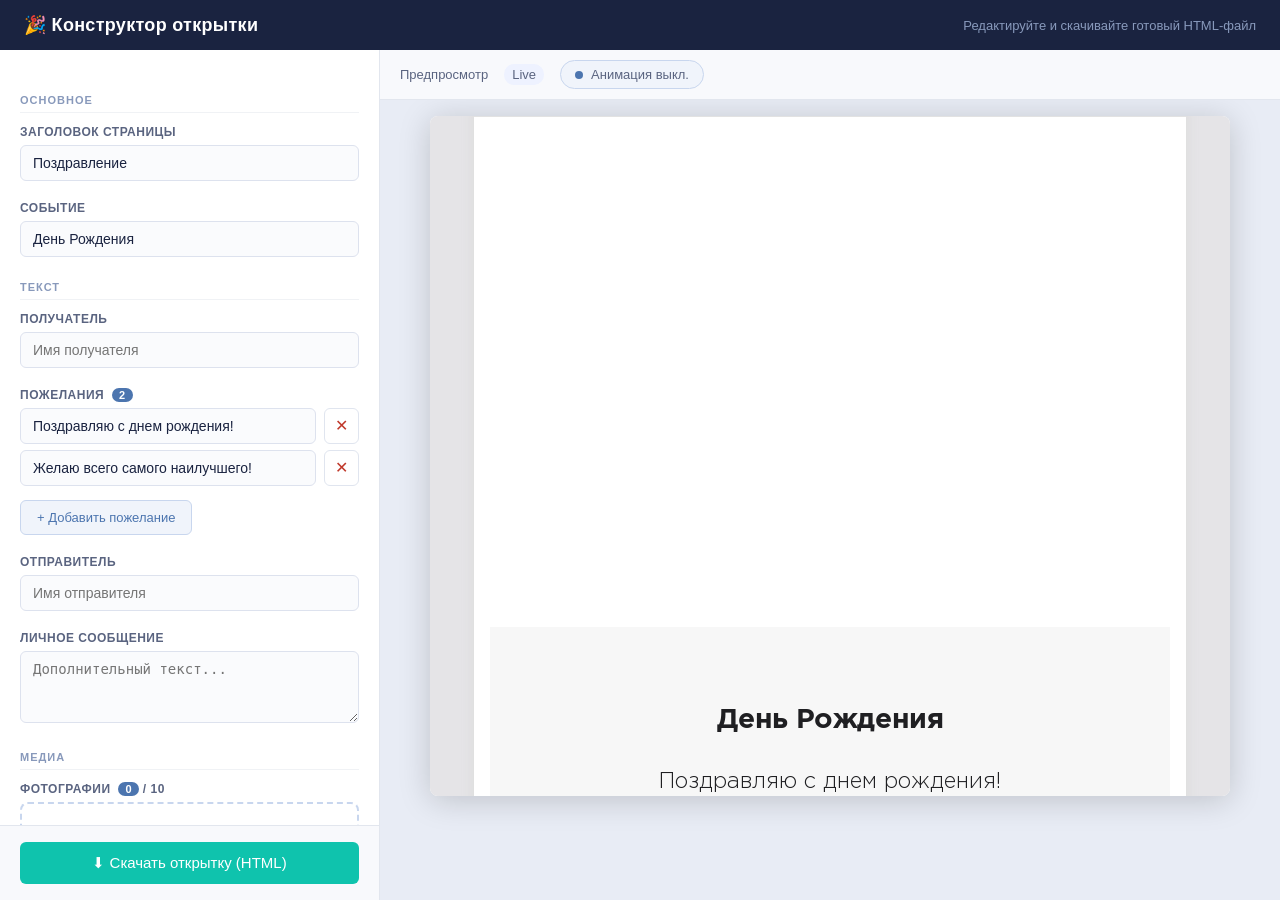
==== commit 2529e0a0: "feat: add animation toggle to admin preview - "Анимация выкл." (default): card content shown immedia" ====
--- a/admin.html
+++ b/admin.html
@@ -270,21 +270,20 @@
 
     .preview-frame-wrap {
       flex: 1;
-      overflow: auto;
-      display: flex;
-      align-items: flex-start;
-      justify-content: center;
-      padding: 24px;
+      overflow: hidden;
+      padding: 16px;
+      position: relative;
     }
 
     #preview-iframe {
-      width: 900px;
-      height: 700px;
+      width: 800px;
+      height: 680px;
       border: none;
       border-radius: 8px;
-      box-shadow: 0 4px 32px rgba(0,0,0,0.15);
+      box-shadow: 0 4px 32px rgba(0,0,0,0.18);
       background: #fff;
-      flex-shrink: 0;
+      transform-origin: top left;
+      position: absolute;
     }
 
     .count-badge {
@@ -296,6 +295,36 @@
       padding: 1px 7px;
       margin-left: 4px;
     }
+
+    /* ── Тоггл анимации ── */
+    .anim-toggle {
+      display: inline-flex;
+      align-items: center;
+      gap: 8px;
+      padding: 6px 14px;
+      border-radius: 20px;
+      font-size: 13px;
+      font-weight: 500;
+      cursor: pointer;
+      border: 1.5px solid #c8d6ee;
+      background: #f0f4fb;
+      color: #4c75af;
+      transition: all 0.2s;
+      user-select: none;
+    }
+    .anim-toggle:hover { background: #e0eaf8; }
+    .anim-toggle.active {
+      background: #1a2340;
+      border-color: #1a2340;
+      color: #fff;
+    }
+    .anim-toggle .dot {
+      width: 8px; height: 8px;
+      border-radius: 50%;
+      background: #4c75af;
+      transition: background 0.2s;
+    }
+    .anim-toggle.active .dot { background: #0fc3ad; }
 
     /* ── Сообщение об успехе ── */
     .toast {
@@ -397,6 +426,10 @@
     <div class="preview-toolbar">
       <span>Предпросмотр</span>
       <span class="preview-badge">Live</span>
+      <button class="anim-toggle" id="anim-toggle-btn" onclick="toggleAnimation()" title="Включить/выключить анимацию конверта">
+        <span class="dot"></span>
+        <span id="anim-toggle-label">Анимация выкл.</span>
+      </button>
     </div>
     <div class="preview-frame-wrap">
       <iframe id="preview-iframe" sandbox="allow-scripts allow-same-origin"></iframe>
@@ -412,6 +445,17 @@
 //  Встроенные ресурсы открытки (читаются build.js из исходников)
 // ══════════════════════════════════════════════════════════════════
 
+const NO_ANIM_CSS = `
+/* ── edit-mode: skip envelope animation ── */
+.animation-block.hide { display: block !important; }
+.animation-block { animation: none !important; transition: none !important; opacity: 1 !important; }
+.bounceInLeft, .animated { animation: none !important; }
+.envelop-rotate { display: none !important; }
+.envelope-flaps { display: none !important; }
+#envelope-back  { top: 0 !important; background: none !important; border: none !important; box-shadow: none !important; }
+#gift-card      { top: 0 !important; overflow: visible !important; z-index: 4 !important; position: relative !important; }
+.gift-card-block { display: block !important; }
+`;
 const CARD_CSS   = `/*! normalize.css v3.0.3 | MIT License | github.com/necolas/normalize.css */
 html {
   font-family: sans-serif;
@@ -5425,6 +5469,26 @@
 </div>`;
 
 // ══════════════════════════════════════════════════════════════════
+//  Режим анимации (false = без анимации, сразу видно содержимое)
+// ══════════════════════════════════════════════════════════════════
+
+let animationMode = false;
+
+function toggleAnimation() {
+  animationMode = !animationMode;
+  const btn   = document.getElementById('anim-toggle-btn');
+  const label = document.getElementById('anim-toggle-label');
+  if (animationMode) {
+    btn.classList.add('active');
+    label.textContent = 'Анимация вкл.';
+  } else {
+    btn.classList.remove('active');
+    label.textContent = 'Анимация выкл.';
+  }
+  updatePreview();
+}
+
+// ══════════════════════════════════════════════════════════════════
 //  Состояние редактора
 // ══════════════════════════════════════════════════════════════════
 
@@ -5572,15 +5636,16 @@
 //  Генерация HTML открытки
 // ══════════════════════════════════════════════════════════════════
 
-function generateCardHtml() {
+function generateCardHtml(skipAnim) {
   const data = JSON.stringify(state, null, 2);
+  const extraCss = skipAnim ? NO_ANIM_CSS : '';
   return '<!DOCTYPE html>\n' +
     '<html lang="ru">\n' +
     '<head>\n' +
     '  <meta charset="UTF-8">\n' +
     '  <meta name="viewport" content="width=device-width, initial-scale=1.0">\n' +
     '  <title>' + (state.title || 'Открытка') + '</title>\n' +
-    '  <style>\n' + CARD_CSS + '\n' + STYLE_CSS + '\n  </style>\n' +
+    '  <style>\n' + CARD_CSS + '\n' + STYLE_CSS + '\n' + extraCss + '\n  </style>\n' +
     '</head>\n' +
     '<body>\n' +
     CARD_BODY + '\n' +
@@ -5608,7 +5673,8 @@
 }
 
 function updatePreview() {
-  const html = generateCardHtml();
+  // skipAnim = true когда анимация ВЫКЛЮЧЕНА (режим редактирования)
+  const html = generateCardHtml(!animationMode);
   const iframe = document.getElementById('preview-iframe');
   iframe.srcdoc = html;
 }
@@ -5619,7 +5685,8 @@
 
 function exportCard() {
   collectState();
-  const html = generateCardHtml();
+  // Экспорт всегда с анимацией (skipAnim = false)
+  const html = generateCardHtml(false);
   const blob = new Blob([html], { type: 'text/html;charset=utf-8' });
   const url  = URL.createObjectURL(blob);
   const a    = document.createElement('a');
@@ -5647,10 +5714,29 @@
 }
 
 // ══════════════════════════════════════════════════════════════════
+//  Масштабирование превью
+// ══════════════════════════════════════════════════════════════════
+
+function scalePreview() {
+  const wrap   = document.querySelector('.preview-frame-wrap');
+  const iframe = document.getElementById('preview-iframe');
+  const IFRAME_W = 800, IFRAME_H = 680;
+  const availW = wrap.offsetWidth  - 32;
+  const availH = wrap.offsetHeight - 32;
+  const scale  = Math.min(availW / IFRAME_W, availH / IFRAME_H, 1);
+  iframe.style.transform = 'scale(' + scale + ')';
+  iframe.style.left = (16 + (availW - IFRAME_W * scale) / 2) + 'px';
+  iframe.style.top  = '16px';
+}
+
+window.addEventListener('resize', scalePreview);
+
+// ══════════════════════════════════════════════════════════════════
 //  Запуск
 // ══════════════════════════════════════════════════════════════════
 
 init();
+scalePreview();
 </script>
 
 </body>
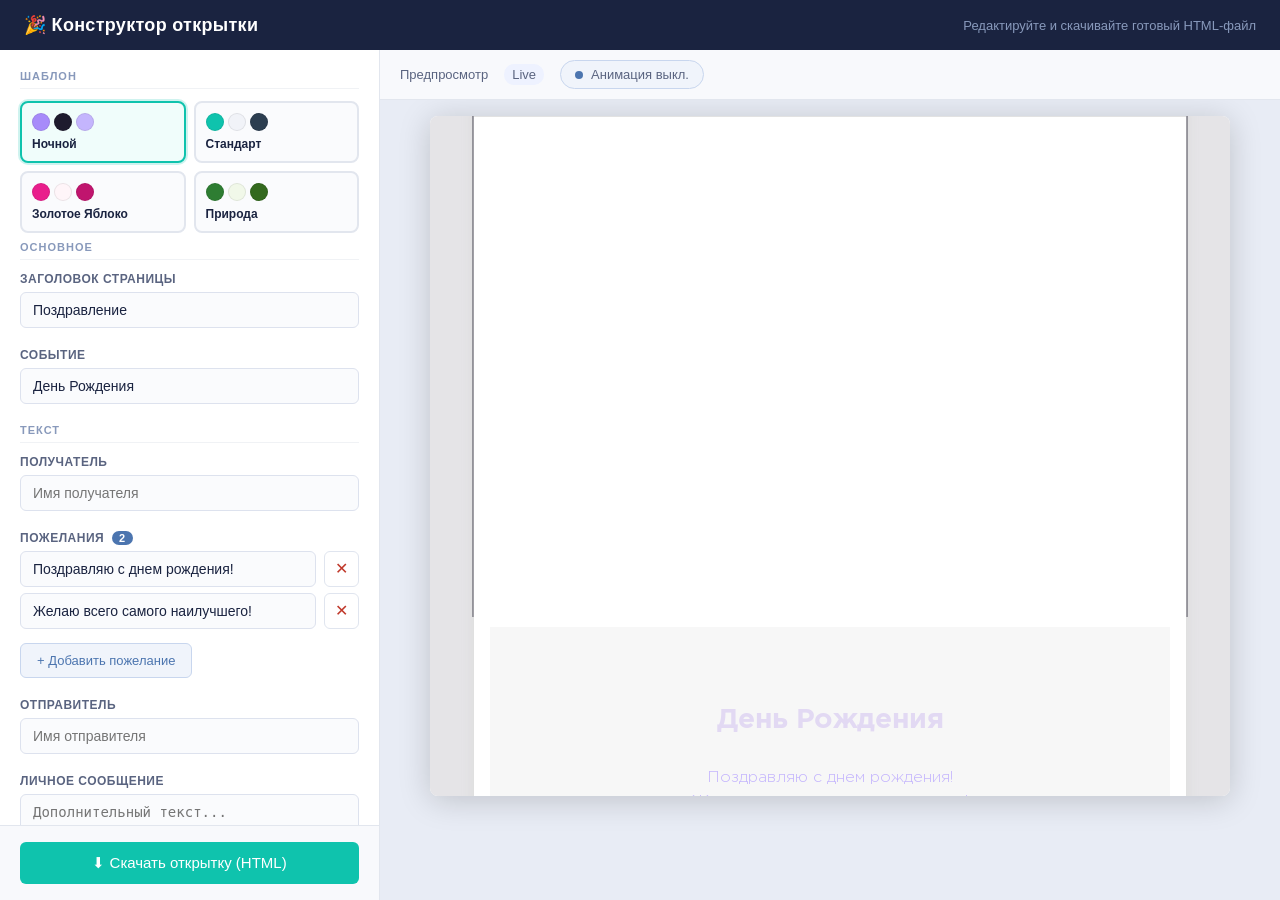
==== commit ece88155: "feat: add template system (JSON-driven CSS variables) - templates/ — 4 шаблона: default, golden-appl" ====
--- a/admin.html
+++ b/admin.html
@@ -294,6 +294,46 @@
       font-size: 11px;
       padding: 1px 7px;
       margin-left: 4px;
+    }
+
+    /* ── Выбор шаблона ── */
+    .section-title { margin-top: 8px; }
+
+    .template-grid {
+      display: grid;
+      grid-template-columns: 1fr 1fr;
+      gap: 8px;
+    }
+    .template-card {
+      border: 2px solid #e2e6ee;
+      border-radius: 8px;
+      padding: 10px;
+      cursor: pointer;
+      transition: border-color 0.15s, box-shadow 0.15s;
+      background: #fafbfd;
+    }
+    .template-card:hover { border-color: #4c75af; }
+    .template-card.active {
+      border-color: #0fc3ad;
+      box-shadow: 0 0 0 2px rgba(15,195,173,0.2);
+      background: #f0fdfb;
+    }
+    .template-swatch {
+      display: flex;
+      gap: 4px;
+      margin-bottom: 6px;
+    }
+    .template-swatch span {
+      width: 18px;
+      height: 18px;
+      border-radius: 50%;
+      display: inline-block;
+      border: 1px solid rgba(0,0,0,0.08);
+    }
+    .template-card .tpl-name {
+      font-size: 12px;
+      font-weight: 600;
+      color: #1a2340;
     }
 
     /* ── Тоггл анимации ── */
@@ -358,6 +398,9 @@
   <div class="editor">
     <div class="editor-body">
 
+      <div class="section-title" style="margin-top:0">Шаблон</div>
+      <div class="template-grid" id="template-grid"></div>
+
       <div class="section-title">Основное</div>
 
       <div class="field-group">
@@ -445,6 +488,84 @@
 //  Встроенные ресурсы открытки (читаются build.js из исходников)
 // ══════════════════════════════════════════════════════════════════
 
+const TEMPLATES = [
+  {
+    "id": "dark",
+    "name": "Ночной",
+    "colors": {
+      "primary": "#a78bfa",
+      "cardBg": "#1e1b2e",
+      "text": "#e2d9f3",
+      "wishes": "#c4b5fd"
+    },
+    "envelope": "dark",
+    "typography": {
+      "wishesSize": "16px",
+      "align": "center"
+    },
+    "layout": {
+      "showSlider": true,
+      "showQr": true
+    }
+  },
+  {
+    "id": "default",
+    "name": "Стандарт",
+    "colors": {
+      "primary": "#0fc3ad",
+      "cardBg": "#f1f3f8",
+      "text": "#1a2340",
+      "wishes": "#2c3e50"
+    },
+    "envelope": "classic",
+    "typography": {
+      "wishesSize": "16px",
+      "align": "center"
+    },
+    "layout": {
+      "showSlider": true,
+      "showQr": true
+    }
+  },
+  {
+    "id": "golden-apple",
+    "name": "Золотое Яблоко",
+    "colors": {
+      "primary": "#E91E8C",
+      "cardBg": "#fff5f9",
+      "text": "#1a1a1a",
+      "wishes": "#c0156e"
+    },
+    "envelope": "classic",
+    "typography": {
+      "wishesSize": "17px",
+      "align": "center"
+    },
+    "layout": {
+      "showSlider": true,
+      "showQr": true
+    }
+  },
+  {
+    "id": "nature",
+    "name": "Природа",
+    "colors": {
+      "primary": "#2e7d32",
+      "cardBg": "#f1f8e9",
+      "text": "#1b5e20",
+      "wishes": "#33691e"
+    },
+    "envelope": "classic",
+    "typography": {
+      "wishesSize": "16px",
+      "align": "center"
+    },
+    "layout": {
+      "showSlider": true,
+      "showQr": true
+    }
+  }
+];
 const NO_ANIM_CSS = `
 /* ── edit-mode: skip envelope animation ── */
 .animation-block.hide { display: block !important; }
@@ -4237,20 +4358,59 @@
 `;
 const STYLE_CSS  = `/* style.css */
 
-/* Общие стили */
+/* ── CSS-переменные (управляются шаблоном) ── */
+:root {
+    --color-primary: #0fc3ad;
+    --card-bg:       #f1f3f8;
+    --text-color:    #1a2340;
+    --wishes-color:  #2c3e50;
+    --wishes-size:   16px;
+    --text-align:    center;
+}
+
+/* ── Общие стили ── */
 .gift_card_price,
 .qr-btn,
 .qr-code__tabs__elem__submit {
-    background-color: #0fc3ad;
+    background-color: var(--color-primary);
 }
 .qr-code__tabs a.digift-site,
 a.link {
-    color: #0fc3ad;
+    color: var(--color-primary);
 }
 .phone-block__input:focus,
 .phone-block input[type="tel"]:focus {
     border-width: 2px;
-    border-color: #0fc3ad;
+    border-color: var(--color-primary);
+}
+
+/* ── Цвет фона карточки ── */
+.gift-card {
+    background-color: var(--card-bg) !important;
+}
+
+/* ── Цвет и размер текста поздравления ── */
+#wishes {
+    color: var(--wishes-color);
+    font-size: var(--wishes-size);
+    text-align: var(--text-align);
+}
+#recipientName, #senderName, #event {
+    color: var(--text-color);
+    text-align: var(--text-align);
+}
+#personalMessage {
+    color: var(--text-color);
+}
+
+/* ── Конверт: тёмная тема ── */
+.envelope-dark #envelope-back {
+    background-color: #1e1b2e !important;
+    border-color: #3d3560 !important;
+}
+.envelope-dark .envelope-flap {
+    background-color: #1e1b2e !important;
+    border-color: #3d3560 !important;
 }
 .card-block {
     background: url('data:image/svg+xml;utf8,<svg width="618px" height="315px" viewBox="0 0 618 315" version="1.1" xmlns="http://www.w3.org/2000/svg" xmlns:xlink="http://www.w3.org/1999/xlink">...</svg>') top no-repeat;
@@ -5505,10 +5665,41 @@
 };
 
 // ══════════════════════════════════════════════════════════════════
+//  Шаблоны
+// ══════════════════════════════════════════════════════════════════
+
+function renderTemplates() {
+  const grid = document.getElementById('template-grid');
+  grid.innerHTML = '';
+  TEMPLATES.forEach(function(tpl) {
+    const card = document.createElement('div');
+    card.className = 'template-card' + (state.template && state.template.id === tpl.id ? ' active' : '');
+    card.onclick = function() { selectTemplate(tpl); };
+    const c = tpl.colors || {};
+    card.innerHTML =
+      '<div class="template-swatch">' +
+        '<span style="background:' + (c.primary || '#ccc') + '"></span>' +
+        '<span style="background:' + (c.cardBg  || '#fff') + '"></span>' +
+        '<span style="background:' + (c.wishes  || '#333') + '"></span>' +
+      '</div>' +
+      '<div class="tpl-name">' + tpl.name + '</div>';
+    grid.appendChild(card);
+  });
+}
+
+function selectTemplate(tpl) {
+  state.template = tpl;
+  renderTemplates();
+  scheduleUpdate();
+}
+
+// ══════════════════════════════════════════════════════════════════
 //  Инициализация форм
 // ══════════════════════════════════════════════════════════════════
 
 function init() {
+  state.template = TEMPLATES[0];
+  renderTemplates();
   renderWishes();
   scheduleUpdate();
 }
@@ -5636,9 +5827,36 @@
 //  Генерация HTML открытки
 // ══════════════════════════════════════════════════════════════════
 
+function buildTemplateVars(tpl) {
+  if (!tpl) return '';
+  const c = tpl.colors || {};
+  const t = tpl.typography || {};
+  return ':root{' +
+    (c.primary    ? '--color-primary:' + c.primary + ';'   : '') +
+    (c.cardBg     ? '--card-bg:'       + c.cardBg  + ';'   : '') +
+    (c.text       ? '--text-color:'    + c.text    + ';'   : '') +
+    (c.wishes     ? '--wishes-color:'  + c.wishes  + ';'   : '') +
+    (t.wishesSize ? '--wishes-size:'   + t.wishesSize + ';': '') +
+    (t.align      ? '--text-align:'    + t.align   + ';'   : '') +
+  '}';
+}
+
+function buildLayoutCss(tpl) {
+  if (!tpl || !tpl.layout) return '';
+  const l = tpl.layout;
+  let css = '';
+  if (l.showSlider === false) css += '.sim-slider,.card-block{display:none!important;}';
+  if (l.showQr     === false) css += '#qr,.qr-code__tabs{display:none!important;}';
+  return css;
+}
+
 function generateCardHtml(skipAnim) {
-  const data = JSON.stringify(state, null, 2);
-  const extraCss = skipAnim ? NO_ANIM_CSS : '';
+  const data    = JSON.stringify(state, null, 2);
+  const tpl     = state.template || null;
+  const tplVars = buildTemplateVars(tpl);
+  const tplLayout = buildLayoutCss(tpl);
+  const envClass = tpl && tpl.envelope === 'dark' ? ' envelope-dark' : '';
+  const extraCss = tplVars + tplLayout + (skipAnim ? NO_ANIM_CSS : '');
   return '<!DOCTYPE html>\n' +
     '<html lang="ru">\n' +
     '<head>\n' +
@@ -5647,7 +5865,7 @@
     '  <title>' + (state.title || 'Открытка') + '</title>\n' +
     '  <style>\n' + CARD_CSS + '\n' + STYLE_CSS + '\n' + extraCss + '\n  </style>\n' +
     '</head>\n' +
-    '<body>\n' +
+    '<body class="' + envClass.trim() + '">\n' +
     CARD_BODY + '\n' +
     '<script>const jsonData = ' + data + ';<\/script>\n' +
     '<script>' + JQUERY_JS + '<\/script>\n' +
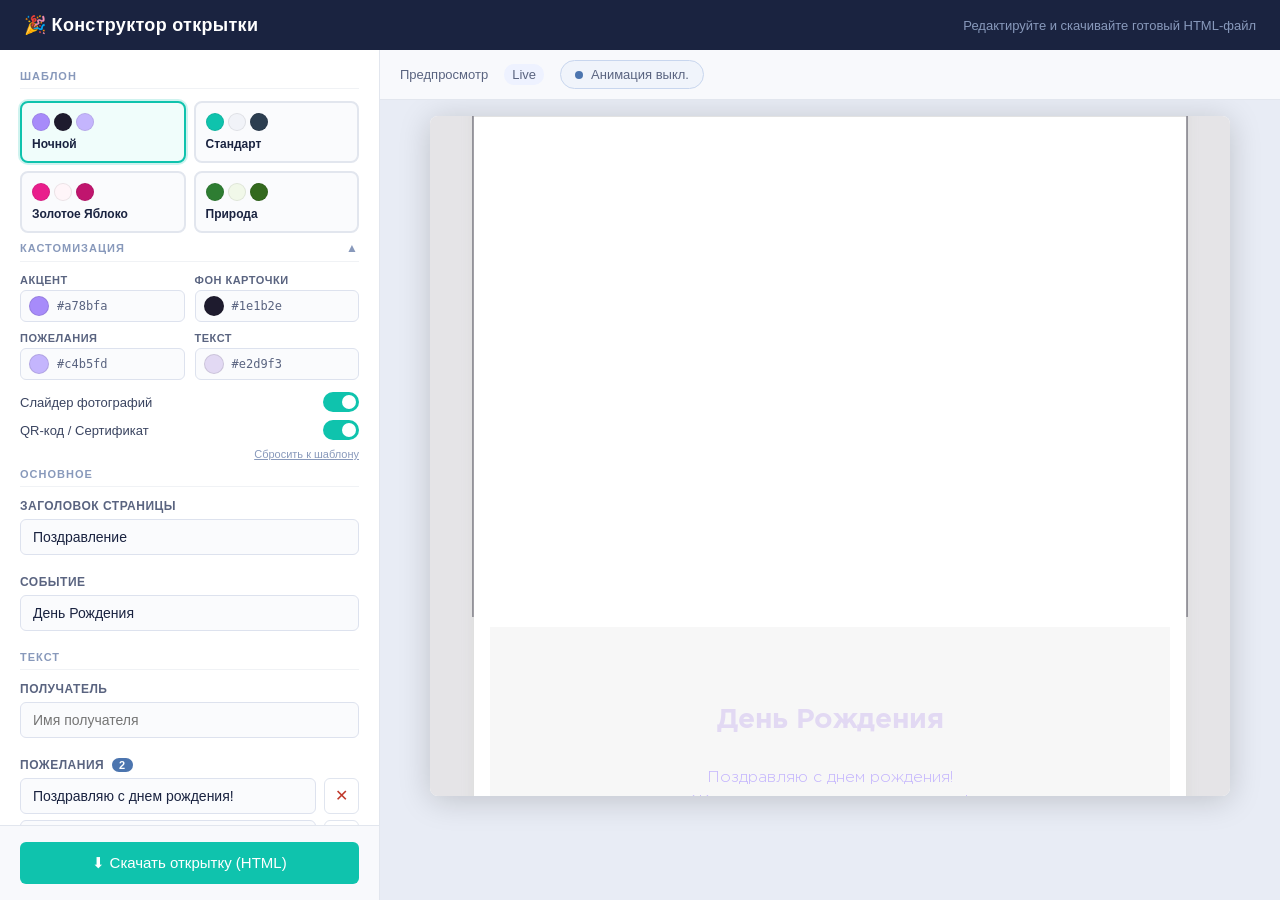
==== commit edf6aa69: "feat: add inline customization panel to admin - color pickers for: accent, card bg, wishes, text - l" ====
--- a/admin.html
+++ b/admin.html
@@ -335,6 +335,104 @@
       font-weight: 600;
       color: #1a2340;
     }
+
+    /* ── Панель кастомизации ── */
+    .custom-panel {
+      overflow: hidden;
+      max-height: 0;
+      transition: max-height 0.3s ease;
+    }
+    .custom-panel.open { max-height: 600px; }
+
+    .custom-header {
+      display: flex;
+      align-items: center;
+      justify-content: space-between;
+      cursor: pointer;
+      user-select: none;
+    }
+    .custom-header .chevron {
+      font-size: 12px;
+      color: #8899bb;
+      transition: transform 0.2s;
+    }
+    .custom-header.open .chevron { transform: rotate(180deg); }
+
+    .color-row {
+      display: grid;
+      grid-template-columns: 1fr 1fr;
+      gap: 10px;
+      margin-bottom: 12px;
+    }
+    .color-field label {
+      display: block;
+      font-size: 11px;
+      font-weight: 600;
+      color: #5a6480;
+      text-transform: uppercase;
+      letter-spacing: 0.5px;
+      margin-bottom: 4px;
+    }
+    .color-swatch-wrap {
+      display: flex;
+      align-items: center;
+      gap: 8px;
+      border: 1px solid #dde2ee;
+      border-radius: 6px;
+      padding: 5px 8px;
+      background: #fafbfd;
+      cursor: pointer;
+    }
+    .color-swatch-wrap:hover { border-color: #4c75af; }
+    .color-swatch-wrap input[type="color"] {
+      width: 0; height: 0; opacity: 0; position: absolute; pointer-events: none;
+    }
+    .color-dot {
+      width: 20px; height: 20px;
+      border-radius: 50%;
+      border: 1px solid rgba(0,0,0,0.1);
+      flex-shrink: 0;
+    }
+    .color-hex {
+      font-size: 12px;
+      font-family: monospace;
+      color: #5a6480;
+    }
+
+    .layout-toggles { display: flex; flex-direction: column; gap: 8px; margin-bottom: 4px; }
+    .layout-row {
+      display: flex;
+      align-items: center;
+      justify-content: space-between;
+      font-size: 13px;
+      color: #3a4460;
+    }
+    .toggle-switch {
+      position: relative; width: 36px; height: 20px;
+    }
+    .toggle-switch input { opacity: 0; width: 0; height: 0; }
+    .toggle-switch .slider {
+      position: absolute; inset: 0;
+      background: #dde2ee; border-radius: 20px;
+      cursor: pointer; transition: background 0.2s;
+    }
+    .toggle-switch .slider::before {
+      content: '';
+      position: absolute;
+      width: 14px; height: 14px;
+      left: 3px; top: 3px;
+      background: #fff;
+      border-radius: 50%;
+      transition: transform 0.2s;
+    }
+    .toggle-switch input:checked + .slider { background: #0fc3ad; }
+    .toggle-switch input:checked + .slider::before { transform: translateX(16px); }
+
+    .reset-link {
+      font-size: 11px; color: #8899bb; cursor: pointer;
+      text-decoration: underline; display: block; text-align: right; margin-top: 8px;
+    }
+    .reset-link:hover { color: #4c75af; }
 
     /* ── Тоггл анимации ── */
     .anim-toggle {
@@ -400,6 +498,65 @@
 
       <div class="section-title" style="margin-top:0">Шаблон</div>
       <div class="template-grid" id="template-grid"></div>
+
+      <div class="section-title custom-header" id="custom-header" onclick="toggleCustomPanel()">
+        Кастомизация
+        <span class="chevron">&#9650;</span>
+      </div>
+      <div class="custom-panel open" id="custom-panel">
+        <div class="color-row">
+          <div class="color-field">
+            <label>Акцент</label>
+            <div class="color-swatch-wrap" onclick="document.getElementById('cp-primary').click()">
+              <input type="color" id="cp-primary" oninput="setOverrideColor('primary', this.value)">
+              <div class="color-dot" id="dot-primary"></div>
+              <span class="color-hex" id="hex-primary">#000000</span>
+            </div>
+          </div>
+          <div class="color-field">
+            <label>Фон карточки</label>
+            <div class="color-swatch-wrap" onclick="document.getElementById('cp-cardbg').click()">
+              <input type="color" id="cp-cardbg" oninput="setOverrideColor('cardBg', this.value)">
+              <div class="color-dot" id="dot-cardbg"></div>
+              <span class="color-hex" id="hex-cardbg">#000000</span>
+            </div>
+          </div>
+          <div class="color-field">
+            <label>Пожелания</label>
+            <div class="color-swatch-wrap" onclick="document.getElementById('cp-wishes').click()">
+              <input type="color" id="cp-wishes" oninput="setOverrideColor('wishes', this.value)">
+              <div class="color-dot" id="dot-wishes"></div>
+              <span class="color-hex" id="hex-wishes">#000000</span>
+            </div>
+          </div>
+          <div class="color-field">
+            <label>Текст</label>
+            <div class="color-swatch-wrap" onclick="document.getElementById('cp-text').click()">
+              <input type="color" id="cp-text" oninput="setOverrideColor('text', this.value)">
+              <div class="color-dot" id="dot-text"></div>
+              <span class="color-hex" id="hex-text">#000000</span>
+            </div>
+          </div>
+        </div>
+
+        <div class="layout-toggles">
+          <div class="layout-row">
+            <span>Слайдер фотографий</span>
+            <label class="toggle-switch">
+              <input type="checkbox" id="lt-slider" checked onchange="setOverrideLayout('showSlider', this.checked)">
+              <span class="slider"></span>
+            </label>
+          </div>
+          <div class="layout-row">
+            <span>QR-код / Сертификат</span>
+            <label class="toggle-switch">
+              <input type="checkbox" id="lt-qr" checked onchange="setOverrideLayout('showQr', this.checked)">
+              <span class="slider"></span>
+            </label>
+          </div>
+        </div>
+        <span class="reset-link" onclick="resetOverrides()">Сбросить к шаблону</span>
+      </div>
 
       <div class="section-title">Основное</div>
 
@@ -5689,8 +5846,65 @@
 
 function selectTemplate(tpl) {
   state.template = tpl;
+  state.overrides = { colors: {}, layout: {} };
   renderTemplates();
+  syncCustomPanel();
   scheduleUpdate();
+}
+
+// ══════════════════════════════════════════════════════════════════
+//  Кастомизация (оверрайды поверх шаблона)
+// ══════════════════════════════════════════════════════════════════
+
+function syncCustomPanel() {
+  const tpl = state.template || {};
+  const c = Object.assign({}, tpl.colors || {}, (state.overrides && state.overrides.colors) || {});
+  const l = Object.assign({}, tpl.layout || {}, (state.overrides && state.overrides.layout) || {});
+
+  setColorPicker('primary', c.primary || '#0fc3ad');
+  setColorPicker('cardbg',  c.cardBg  || '#f1f3f8');
+  setColorPicker('wishes',  c.wishes  || '#2c3e50');
+  setColorPicker('text',    c.text    || '#1a2340');
+
+  const sliderEl = document.getElementById('lt-slider');
+  const qrEl     = document.getElementById('lt-qr');
+  if (sliderEl) sliderEl.checked = l.showSlider !== false;
+  if (qrEl)     qrEl.checked     = l.showQr     !== false;
+}
+
+function setColorPicker(key, hex) {
+  const input = document.getElementById('cp-' + key);
+  const dot   = document.getElementById('dot-' + key);
+  const label = document.getElementById('hex-' + key);
+  if (input) input.value = hex;
+  if (dot)   dot.style.background = hex;
+  if (label) label.textContent = hex;
+}
+
+function setOverrideColor(key, hex) {
+  if (!state.overrides) state.overrides = { colors: {}, layout: {} };
+  state.overrides.colors[key] = hex;
+  setColorPicker(key === 'cardBg' ? 'cardbg' : key, hex);
+  scheduleUpdate();
+}
+
+function setOverrideLayout(key, val) {
+  if (!state.overrides) state.overrides = { colors: {}, layout: {} };
+  state.overrides.layout[key] = val;
+  scheduleUpdate();
+}
+
+function resetOverrides() {
+  state.overrides = { colors: {}, layout: {} };
+  syncCustomPanel();
+  scheduleUpdate();
+}
+
+function toggleCustomPanel() {
+  const panel  = document.getElementById('custom-panel');
+  const header = document.getElementById('custom-header');
+  panel.classList.toggle('open');
+  header.classList.toggle('open');
 }
 
 // ══════════════════════════════════════════════════════════════════
@@ -5698,8 +5912,10 @@
 // ══════════════════════════════════════════════════════════════════
 
 function init() {
-  state.template = TEMPLATES[0];
+  state.template  = TEMPLATES[0];
+  state.overrides = { colors: {}, layout: {} };
   renderTemplates();
+  syncCustomPanel();
   renderWishes();
   scheduleUpdate();
 }
@@ -5827,10 +6043,9 @@
 //  Генерация HTML открытки
 // ══════════════════════════════════════════════════════════════════
 
-function buildTemplateVars(tpl) {
-  if (!tpl) return '';
-  const c = tpl.colors || {};
-  const t = tpl.typography || {};
+function buildTemplateVars(tpl, overrides) {
+  const c = Object.assign({}, (tpl && tpl.colors) || {}, (overrides && overrides.colors) || {});
+  const t = (tpl && tpl.typography) || {};
   return ':root{' +
     (c.primary    ? '--color-primary:' + c.primary + ';'   : '') +
     (c.cardBg     ? '--card-bg:'       + c.cardBg  + ';'   : '') +
@@ -5841,9 +6056,8 @@
   '}';
 }
 
-function buildLayoutCss(tpl) {
-  if (!tpl || !tpl.layout) return '';
-  const l = tpl.layout;
+function buildLayoutCss(tpl, overrides) {
+  const l = Object.assign({}, (tpl && tpl.layout) || {}, (overrides && overrides.layout) || {});
   let css = '';
   if (l.showSlider === false) css += '.sim-slider,.card-block{display:none!important;}';
   if (l.showQr     === false) css += '#qr,.qr-code__tabs{display:none!important;}';
@@ -5852,10 +6066,13 @@
 
 function generateCardHtml(skipAnim) {
   const data    = JSON.stringify(state, null, 2);
-  const tpl     = state.template || null;
-  const tplVars = buildTemplateVars(tpl);
-  const tplLayout = buildLayoutCss(tpl);
-  const envClass = tpl && tpl.envelope === 'dark' ? ' envelope-dark' : '';
+  const tpl     = state.template  || null;
+  const ov      = state.overrides || {};
+  const tplVars   = buildTemplateVars(tpl, ov);
+  const tplLayout = buildLayoutCss(tpl, ov);
+  const envColor  = (ov.colors && ov.colors.primary) || (tpl && tpl.colors && tpl.colors.primary) || '';
+  const isDark    = (tpl && tpl.envelope === 'dark');
+  const envClass  = isDark ? 'envelope-dark' : '';
   const extraCss = tplVars + tplLayout + (skipAnim ? NO_ANIM_CSS : '');
   return '<!DOCTYPE html>\n' +
     '<html lang="ru">\n' +
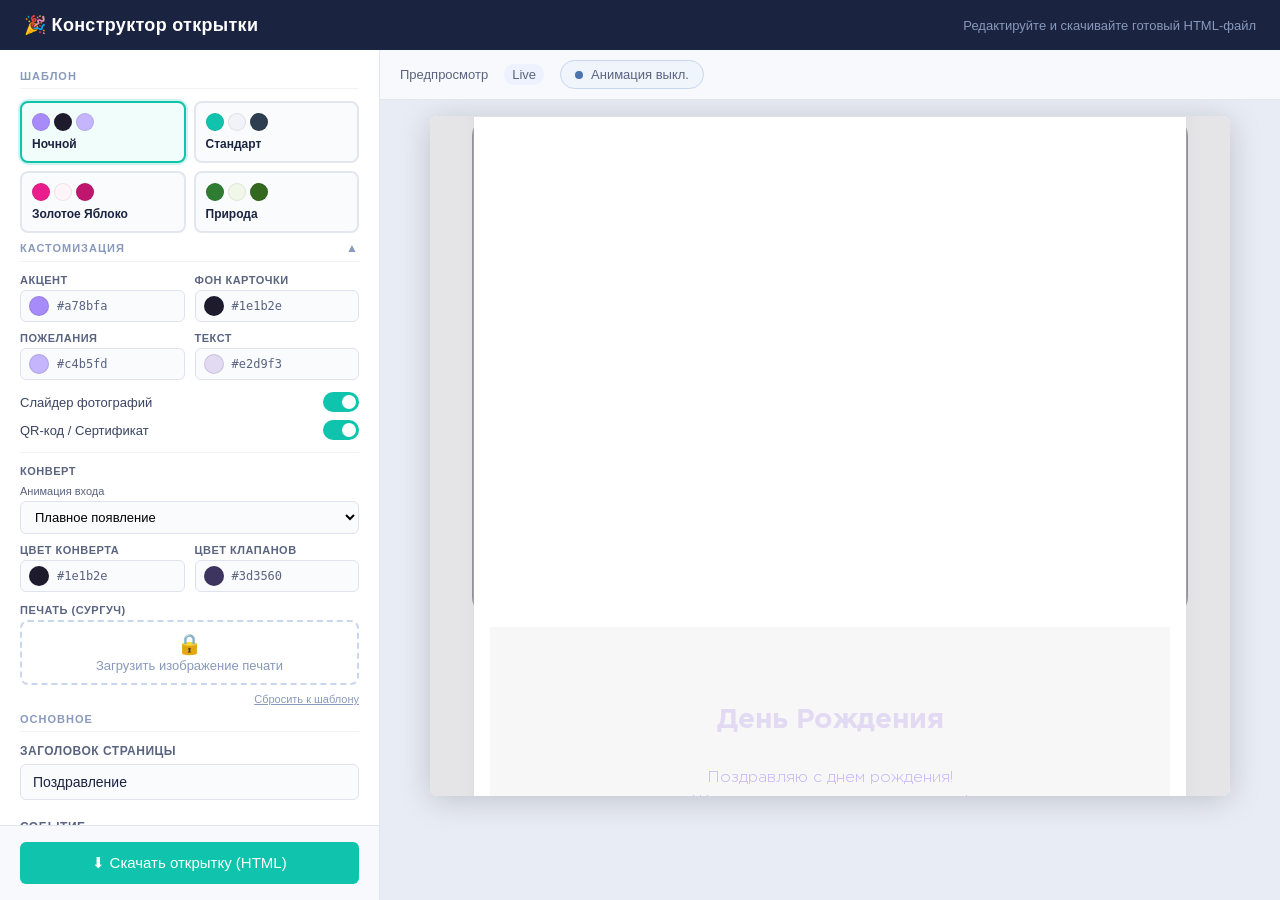
==== commit 9b04a3f0: "feat: envelope customization, animations, corner rounding, and README with screenshots Add full enve" ====
--- a/admin.html
+++ b/admin.html
@@ -342,7 +342,7 @@
       max-height: 0;
       transition: max-height 0.3s ease;
     }
-    .custom-panel.open { max-height: 600px; }
+    .custom-panel.open { max-height: 1200px; }
 
     .custom-header {
       display: flex;
@@ -555,6 +555,46 @@
             </label>
           </div>
         </div>
+        <div style="margin-top:12px;padding-top:12px;border-top:1px solid #f0f2f5">
+          <label style="display:block;font-size:11px;font-weight:600;color:#5a6480;text-transform:uppercase;letter-spacing:0.5px;margin-bottom:8px">Конверт</label>
+          <div style="margin-bottom:10px">
+            <label style="display:block;font-size:11px;color:#5a6480;margin-bottom:4px">Анимация входа</label>
+            <select id="env-anim" onchange="setOverrideEnvelope('animation', this.value)" style="width:100%;padding:7px 10px;border:1px solid #dde2ee;border-radius:6px;font-size:13px;background:#fafbfd;outline:none;cursor:pointer">
+              <option value="drop">Падение сверху</option>
+              <option value="slide-left">Влёт слева</option>
+              <option value="slide-right">Влёт справа</option>
+              <option value="fade-scale">Плавное появление</option>
+              <option value="slide-up">Выезд снизу</option>
+            </select>
+          </div>
+          <div class="color-row">
+            <div class="color-field">
+              <label>Цвет конверта</label>
+              <div class="color-swatch-wrap" onclick="document.getElementById('cp-envcolor').click()">
+                <input type="color" id="cp-envcolor" oninput="setOverrideEnvelope('color', this.value)">
+                <div class="color-dot" id="dot-envcolor"></div>
+                <span class="color-hex" id="hex-envcolor">#ffffff</span>
+              </div>
+            </div>
+            <div class="color-field">
+              <label>Цвет клапанов</label>
+              <div class="color-swatch-wrap" onclick="document.getElementById('cp-envflap').click()">
+                <input type="color" id="cp-envflap" oninput="setOverrideEnvelope('flapColor', this.value)">
+                <div class="color-dot" id="dot-envflap"></div>
+                <span class="color-hex" id="hex-envflap">#f0f0f0</span>
+              </div>
+            </div>
+          </div>
+          <div style="margin-bottom:8px">
+            <label style="display:block;font-size:11px;font-weight:600;color:#5a6480;text-transform:uppercase;letter-spacing:0.5px;margin-bottom:4px">Печать (сургуч)</label>
+            <div class="upload-zone" onclick="document.getElementById('f-seal').click()" style="padding:10px">
+              <input type="file" id="f-seal" accept="image/*" onchange="handleSealImage(this)">
+              <span style="font-size:20px;display:block;margin-bottom:2px">&#128274;</span>
+              Загрузить изображение печати
+            </div>
+            <div id="seal-preview-area"></div>
+          </div>
+        </div>
         <span class="reset-link" onclick="resetOverrides()">Сбросить к шаблону</span>
       </div>
 
@@ -655,7 +695,12 @@
       "text": "#e2d9f3",
       "wishes": "#c4b5fd"
     },
-    "envelope": "dark",
+    "envelope": {
+      "animation": "fade-scale",
+      "color": "#1e1b2e",
+      "flapColor": "#3d3560",
+      "theme": "dark"
+    },
     "typography": {
       "wishesSize": "16px",
       "align": "center"
@@ -674,7 +719,12 @@
       "text": "#1a2340",
       "wishes": "#2c3e50"
     },
-    "envelope": "classic",
+    "envelope": {
+      "animation": "drop",
+      "color": "#ffffff",
+      "flapColor": "#f0f0f0",
+      "theme": "classic"
+    },
     "typography": {
       "wishesSize": "16px",
       "align": "center"
@@ -693,7 +743,12 @@
       "text": "#1a1a1a",
       "wishes": "#c0156e"
     },
-    "envelope": "classic",
+    "envelope": {
+      "animation": "slide-left",
+      "color": "#fff0f5",
+      "flapColor": "#fce4ec",
+      "theme": "classic"
+    },
     "typography": {
       "wishesSize": "17px",
       "align": "center"
@@ -712,7 +767,12 @@
       "text": "#1b5e20",
       "wishes": "#33691e"
     },
-    "envelope": "classic",
+    "envelope": {
+      "animation": "slide-up",
+      "color": "#e8f5e9",
+      "flapColor": "#c8e6c9",
+      "theme": "classic"
+    },
     "typography": {
       "wishesSize": "16px",
       "align": "center"
@@ -4579,6 +4639,121 @@
 }
 img {
     width: 100% !important;
+}
+
+/* ════════════════════════════════════════════════
+   Анимации конверта
+   ════════════════════════════════════════════════ */
+
+/* 1. Вход: падение сверху с отскоком */
+@keyframes envelope-drop {
+    0%   { opacity: 0; transform: translateY(-110px) scale(0.9); }
+    55%  { opacity: 1; transform: translateY(16px) scale(1.02); }
+    75%  { transform: translateY(-8px) scale(0.99); }
+    90%  { transform: translateY(5px) scale(1.005); }
+    100% { opacity: 1; transform: translateY(0) scale(1); }
+}
+.envelope-drop {
+    animation: envelope-drop 0.85s cubic-bezier(0.22, 1, 0.36, 1) both;
+}
+
+/* 1b. Влёт слева */
+@keyframes envelope-slide-left {
+    0%   { opacity: 0; transform: translateX(-120px) rotate(-8deg); }
+    60%  { opacity: 1; transform: translateX(12px) rotate(1deg); }
+    80%  { transform: translateX(-6px) rotate(-0.5deg); }
+    100% { opacity: 1; transform: translateX(0) rotate(0); }
+}
+.envelope-slide-left {
+    animation: envelope-slide-left 0.8s cubic-bezier(0.22, 1, 0.36, 1) both;
+}
+
+/* 1c. Влёт справа */
+@keyframes envelope-slide-right {
+    0%   { opacity: 0; transform: translateX(120px) rotate(8deg); }
+    60%  { opacity: 1; transform: translateX(-12px) rotate(-1deg); }
+    80%  { transform: translateX(6px) rotate(0.5deg); }
+    100% { opacity: 1; transform: translateX(0) rotate(0); }
+}
+.envelope-slide-right {
+    animation: envelope-slide-right 0.8s cubic-bezier(0.22, 1, 0.36, 1) both;
+}
+
+/* 1d. Плавное появление с масштабом */
+@keyframes envelope-fade-scale {
+    0%   { opacity: 0; transform: scale(0.7); }
+    60%  { opacity: 1; transform: scale(1.04); }
+    80%  { transform: scale(0.98); }
+    100% { opacity: 1; transform: scale(1); }
+}
+.envelope-fade-scale {
+    animation: envelope-fade-scale 0.9s cubic-bezier(0.22, 1, 0.36, 1) both;
+}
+
+/* 1e. Выезд снизу */
+@keyframes envelope-slide-up {
+    0%   { opacity: 0; transform: translateY(120px) scale(0.95); }
+    55%  { opacity: 1; transform: translateY(-12px) scale(1.01); }
+    75%  { transform: translateY(6px) scale(0.995); }
+    100% { opacity: 1; transform: translateY(0) scale(1); }
+}
+.envelope-slide-up {
+    animation: envelope-slide-up 0.85s cubic-bezier(0.22, 1, 0.36, 1) both;
+}
+
+/* ── Кастомные цвета конверта ── */
+.envelope-custom #envelope-back {
+    border-radius: 20px;
+}
+.envelope-custom .envelope-flaps {
+    border-radius: 20px;
+    overflow: hidden;
+}
+.envelope-custom .envelop-rotate {
+    border-radius: 20px;
+    overflow: hidden;
+}
+.envelope-custom .envelope-flap {
+    border-radius: 0 !important;
+}
+.envelope-custom .gift-card-block {
+    border-radius: 20px !important;
+}
+
+/* 2. Покачивание — подсказка нажать */
+@keyframes envelope-wobble {
+    0%, 100% { transform: rotate(0deg); }
+    20%      { transform: rotate(-4deg); }
+    40%      { transform: rotate(4deg); }
+    60%      { transform: rotate(-2.5deg); }
+    80%      { transform: rotate(2deg); }
+}
+.envelope-wobble {
+    animation: envelope-wobble 0.75s ease-in-out;
+}
+
+/* 3. Пульс печати */
+@keyframes seal-pulse {
+    0%, 100% { transform: scale(1);    filter: drop-shadow(0 0 0px  rgba(100, 50, 20, 0)); }
+    50%      { transform: scale(1.08); filter: drop-shadow(0 0 10px rgba(100, 50, 20, 0.45)); }
+}
+.open-btn img {
+    animation: seal-pulse 2.4s ease-in-out infinite;
+    animation-delay: 2s;
+    cursor: pointer;
+}
+
+/* 4. Fade-in содержимого карточки после выезда */
+@keyframes card-content-in {
+    from { opacity: 0; transform: translateY(12px); }
+    to   { opacity: 1; transform: translateY(0); }
+}
+.card-content-visible .mail-text__grats,
+.card-content-visible #event {
+    animation: card-content-in 0.5s ease-out both;
+}
+.card-content-visible .mail-text__grats {
+    animation-delay: 0.15s;
 }
 
 /* Стили слайдера */
@@ -5082,7 +5257,12 @@
   if (jsonData.qrCode && qrEl) {
     const img = document.createElement('img');
     img.src = jsonData.qrCode;
-    img.style.maxWidth = '100px';
+    img.style.maxWidth = '380px';
+    img.style.width = '100%';
+    img.style.height = 'auto';
+    img.style.display = 'block';
+    img.style.margin = '12px auto';
+    img.style.borderRadius = '8px';
     qrEl.appendChild(img);
   }
 
@@ -5115,24 +5295,22 @@
         myHandler();
     }
     function startAnimation() {
-        // 1. Show back of envelope smoothly
+        window._cardOpened = true;
+        $('#_jsi_tooltip-holder').removeClass('hover');
+        $('#envelope-back').removeClass('envelope-wobble');
+
         setTimeout(
             function () {
-                // 1.1 Hide front envelope
-
-
-                    // 2. Move envelope down
-                    var envHeight = $('#envelope-front').height();
-                    var downHeight = parseInt(envHeight * 0.67);
-
                     var $elem = $('.envelop-rotate');
+
+                    // Perspective для 3D-эффекта клапана
+                    $elem.parent().css('perspective', '900px');
 
                     $({deg: 0}).animate({deg: 90}, {
                         duration: 400,
                         step: function (now) {
-
                             $elem.css({
-                                transform: 'rotateX(' + now + 'deg)'
+                                transform: 'perspective(900px) rotateX(' + now + 'deg)'
                             });
                         },
                         complete: function () {
@@ -5140,9 +5318,8 @@
                             $({deg: 90}).animate({deg: 180}, {
                                 duration: 400,
                                 step: function (now) {
-
                                     $elem.css({
-                                        transform: 'rotateX(' + now + 'deg)'
+                                        transform: 'perspective(900px) rotateX(' + now + 'deg)'
                                     });
                                 },
                                 complete: function () {
@@ -5155,33 +5332,26 @@
                                         }, 2001);
                                     });
                                     $('#gift-card').animate(
-
-                                        {top: '-500px'}
+                                        {top: '-500px'},
+                                        { duration: 600, easing: 'swing',
+                                          complete: function() {
+                                              // Fade-in содержимого карточки
+                                              $('.gift-card__inner').addClass('card-content-visible');
+                                          }
+                                        }
                                     );
                                     $('.envelope-flaps, .envelop-rotate').animate(
-                                        // { top: '-' + (downHeight + additional) + 'px' },
-                                        {
-                                            top: '300px',
-                                            opacity: 0
-                                        }, 1000
-                                    )
+                                        { top: '300px', opacity: 0 }, 1000
+                                    );
                                 }
                             });
                         }
                     });
 
-
-                    //
-                    $('#envelope-back').animate(
-                        {top: 500 + 'px'}, 1000
-                    );
-
-
-
+                    $('#envelope-back').animate({top: 500 + 'px'}, 1000);
             },
             200
         );
-
     }
 
 
@@ -5201,88 +5371,86 @@
 
 
     function startAnimation() {
-
-
-        // 1. Show back of envelope smoothly
-        setTimeout(
-            function () {
-                    // 2. Move envelope down
-                    var envHeight = $('#envelope-front').height();
-                    var downHeight = parseInt(envHeight * 0.67);
-
-
-
-
-
-                            // 3. Hide flap-up
-                            // $('#envelope-back').removeClass('envelope--close');
-                            // $('#envelope-back').addClass('envelope--open');
-                            var $elem = $('.envelop-rotate');
-
-                            $({deg: 0}).animate({deg: 90}, {
-                                duration: 400,
-                                step: function (now) {
-                                    // in the step-callback (that is fired each step of the animation),
-                                    // you can use the \`now\` paramter which contains the current
-                                    // animation-position (\`0\` up to \`angle\`)
-                                    $elem.css({
-                                        transform: 'rotateX(' + now + 'deg)'
-                                    });
-                                },
-                                complete: function () {
-                                    $('#envelope-back').addClass('envelope--open');
-                                    $({deg: 90}).animate({deg: 180}, {
-                                        duration: 400,
-                                        step: function (now) {
-                                            // in the step-callback (that is fired each step of the animation),
-                                            // you can use the \`now\` paramter which contains the current
-                                            // animation-position (\`0\` up to \`angle\`)
-                                            $elem.css({
-                                                transform: 'rotateX(' + now + 'deg)'
-                                            });
-                                        },
-                                        complete: function () {
-                                            setTimeout(function () {
-                                                $('.envelope-flaps').css('z-index', '5');
-                                                $('#gift-card').css('overflow', 'visible').css('z-index', '4')
-
-                                                setTimeout(function () {
-                                                    $('.envelope-flaps').css('display', 'none');
-                                                }, 1000);
-                                            });
-                                            $('#gift-card').animate(
-                                                // { top: '-' + (downHeight + additional) + 'px' },
-                                                {top: '-450px'}
-                                            );
-                                            $('.envelope-flaps, .envelop-rotate').animate(
-                                                // { top: '-' + (downHeight + additional) + 'px' },
-                                                {
-                                                    top: '500px',
-                                                    opacity: 0
-                                                }, 500
-                                            )
-                                        }
-                                    });
+        window._cardOpened = true;
+        $('#_jsi_tooltip-holder').removeClass('hover');
+        $('#envelope-back').removeClass('envelope-wobble');
+
+        setTimeout(function () {
+            var $elem = $('.envelop-rotate');
+            $elem.parent().css('perspective', '900px');
+
+            $({deg: 0}).animate({deg: 90}, {
+                duration: 400,
+                step: function (now) {
+                    $elem.css({
+                        transform: 'perspective(900px) rotateX(' + now + 'deg)'
+                    });
+                },
+                complete: function () {
+                    $('#envelope-back').addClass('envelope--open');
+                    $({deg: 90}).animate({deg: 180}, {
+                        duration: 400,
+                        step: function (now) {
+                            $elem.css({
+                                transform: 'perspective(900px) rotateX(' + now + 'deg)'
+                            });
+                        },
+                        complete: function () {
+                            setTimeout(function () {
+                                $('.envelope-flaps').css('z-index', '5');
+                                $('#gift-card').css('overflow', 'visible').css('z-index', '4');
+                                setTimeout(function () {
+                                    $('.envelope-flaps').css('display', 'none');
+                                }, 1000);
+                            });
+                            $('#gift-card').animate(
+                                {top: '-450px'},
+                                {
+                                    duration: 600,
+                                    easing: 'swing',
+                                    complete: function () {
+                                        $('.gift-card__inner').addClass('card-content-visible');
+                                    }
                                 }
-                            });
-
-
-                            //
-                            $('#envelope-back').animate(
-                                {top: 500 + 'px'}, 1000
                             );
-
-            },
-            200
-        );
+                            $('.envelope-flaps, .envelop-rotate').animate(
+                                {top: '500px', opacity: 0}, 1000
+                            );
+                        }
+                    });
+                }
+            });
+
+            $('#envelope-back').animate(
+                {top: 500 + 'px'}, 1000
+            );
+        }, 200);
     }
 }
 
     setTimeout(function() {
-        $('.animation-block').removeClass('hide').addClass('bounceInLeft animated');
+        // Тип анимации входа из data-атрибута или по умолчанию drop
+        var entranceAnim = document.body.getAttribute('data-envelope-anim') || 'drop';
+        var animClass = 'envelope-' + entranceAnim;
+        $('.animation-block').removeClass('hide').addClass(animClass);
+
+        // Подсказка появляется быстрее
         setTimeout(function() {
             $('#_jsi_tooltip-holder').addClass('hover');
+        }, 2000);
+
+        // Покачивание каждые 4 сек если конверт не открыт
+        var _wobbleInterval = setInterval(function() {
+            if (window._cardOpened || !$('.envelop-rotate').is(':visible')) {
+                clearInterval(_wobbleInterval);
+                return;
+            }
+            $('#envelope-back').addClass('envelope-wobble');
+            setTimeout(function() {
+                $('#envelope-back').removeClass('envelope-wobble');
+            }, 800);
         }, 4000);
+
     }, 1000);
 
     // Masked input
@@ -5846,7 +6014,7 @@
 
 function selectTemplate(tpl) {
   state.template = tpl;
-  state.overrides = { colors: {}, layout: {} };
+  state.overrides = { colors: {}, layout: {}, envelope: {} };
   renderTemplates();
   syncCustomPanel();
   scheduleUpdate();
@@ -5860,11 +6028,23 @@
   const tpl = state.template || {};
   const c = Object.assign({}, tpl.colors || {}, (state.overrides && state.overrides.colors) || {});
   const l = Object.assign({}, tpl.layout || {}, (state.overrides && state.overrides.layout) || {});
+  const env = Object.assign({}, normalizeEnvelope(tpl.envelope), (state.overrides && state.overrides.envelope) || {});
 
   setColorPicker('primary', c.primary || '#0fc3ad');
   setColorPicker('cardbg',  c.cardBg  || '#f1f3f8');
   setColorPicker('wishes',  c.wishes  || '#2c3e50');
   setColorPicker('text',    c.text    || '#1a2340');
+
+  // Envelope colors
+  setColorPicker('envcolor',  env.color     || '#ffffff');
+  setColorPicker('envflap',   env.flapColor || '#f0f0f0');
+
+  // Envelope animation select
+  const animSelect = document.getElementById('env-anim');
+  if (animSelect) animSelect.value = env.animation || 'drop';
+
+  // Seal preview
+  renderSealPreview();
 
   const sliderEl = document.getElementById('lt-slider');
   const qrEl     = document.getElementById('lt-qr');
@@ -5895,9 +6075,48 @@
 }
 
 function resetOverrides() {
-  state.overrides = { colors: {}, layout: {} };
+  state.overrides = { colors: {}, layout: {}, envelope: {} };
   syncCustomPanel();
   scheduleUpdate();
+}
+
+function setOverrideEnvelope(key, val) {
+  if (!state.overrides) state.overrides = { colors: {}, layout: {}, envelope: {} };
+  if (!state.overrides.envelope) state.overrides.envelope = {};
+  state.overrides.envelope[key] = val;
+  if (key === 'color') setColorPicker('envcolor', val);
+  if (key === 'flapColor') setColorPicker('envflap', val);
+  scheduleUpdate();
+}
+
+function handleSealImage(input) {
+  if (!input.files.length) return;
+  var reader = new FileReader();
+  reader.onload = function(e) {
+    setOverrideEnvelope('sealImage', e.target.result);
+    renderSealPreview();
+  };
+  reader.readAsDataURL(input.files[0]);
+  input.value = '';
+}
+
+function removeSeal() {
+  if (state.overrides && state.overrides.envelope) {
+    delete state.overrides.envelope.sealImage;
+  }
+  renderSealPreview();
+  scheduleUpdate();
+}
+
+function renderSealPreview() {
+  var area = document.getElementById('seal-preview-area');
+  if (!area) return;
+  var env = Object.assign({}, normalizeEnvelope(state.template && state.template.envelope), (state.overrides && state.overrides.envelope) || {});
+  if (env.sealImage) {
+    area.innerHTML = '<div class="qr-preview"><img src="' + env.sealImage + '"><span class="qr-del" onclick="removeSeal()">Удалить</span></div>';
+  } else {
+    area.innerHTML = '';
+  }
 }
 
 function toggleCustomPanel() {
@@ -5913,7 +6132,7 @@
 
 function init() {
   state.template  = TEMPLATES[0];
-  state.overrides = { colors: {}, layout: {} };
+  state.overrides = { colors: {}, layout: {}, envelope: {} };
   renderTemplates();
   syncCustomPanel();
   renderWishes();
@@ -6059,9 +6278,56 @@
 function buildLayoutCss(tpl, overrides) {
   const l = Object.assign({}, (tpl && tpl.layout) || {}, (overrides && overrides.layout) || {});
   let css = '';
-  if (l.showSlider === false) css += '.sim-slider,.card-block{display:none!important;}';
-  if (l.showQr     === false) css += '#qr,.qr-code__tabs{display:none!important;}';
+  if (l.showSlider === false) css +=
+    '.sim-slider,.card-block,.header{display:none!important;}' +
+    '.qr-code{padding-top:24px!important;}' +
+    '.qr-col-info-flex{width:100%!important;max-width:100%!important;flex:1!important;}' +
+    '.row-flex{justify-content:center!important;}' +
+    '.mail-text,.mail-text__container,.mail-text__grats{text-align:center!important;width:100%!important;}' +
+    '#wishes,#recipientName,#senderName,#personalMessage,#event{text-align:center!important;}';
+  if (l.showQr     === false) css += '#qr,.qr-code__tabs,.qr-col-info-flex-wrap{display:none!important;}';
   return css;
+}
+
+function normalizeEnvelope(e) {
+  if (!e) return {};
+  if (typeof e === 'string') return { theme: e, animation: 'drop' };
+  return e;
+}
+
+function buildEnvelopeCss(tpl, overrides) {
+  var env = Object.assign({}, normalizeEnvelope(tpl && tpl.envelope), (overrides && overrides.envelope) || {});
+  var css = '';
+  if (env.color || env.flapColor) {
+    css += '.envelope-custom #envelope-back{';
+    if (env.color) {
+      css += 'background:' + env.color + '!important;';
+      // Derive border from envelope color (slightly darker)
+      css += 'border-color:' + env.color + '!important;';
+    }
+    css += '}';
+    if (env.flapColor) {
+      var fc = env.flapColor;
+      css += '.envelope-custom .envelope-flap--up,.envelope-custom .envelope-flap--bottom{background-color:' + fc + '!important;}';
+      css += '.envelope-custom .envelope-flap--left{background:linear-gradient(125deg,' + fc + ' 42%,' + env.color + ' 100%)!important;}';
+      css += '.envelope-custom .envelope-flap--right{background:linear-gradient(234deg,' + fc + ' 42%,' + env.color + ' 100%)!important;}';
+    }
+  }
+  // Custom seal image
+  if (env.sealImage) {
+    css += '.open-btn img{content:url(' + env.sealImage + ')!important;}';
+  }
+  return css;
+}
+
+function getEnvelopeAnim(tpl, overrides) {
+  var env = Object.assign({}, normalizeEnvelope(tpl && tpl.envelope), (overrides && overrides.envelope) || {});
+  return env.animation || 'drop';
+}
+
+function getEnvelopeTheme(tpl, overrides) {
+  var env = Object.assign({}, normalizeEnvelope(tpl && tpl.envelope), (overrides && overrides.envelope) || {});
+  return env.theme || 'classic';
 }
 
 function generateCardHtml(skipAnim) {
@@ -6070,10 +6336,17 @@
   const ov      = state.overrides || {};
   const tplVars   = buildTemplateVars(tpl, ov);
   const tplLayout = buildLayoutCss(tpl, ov);
-  const envColor  = (ov.colors && ov.colors.primary) || (tpl && tpl.colors && tpl.colors.primary) || '';
-  const isDark    = (tpl && tpl.envelope === 'dark');
-  const envClass  = isDark ? 'envelope-dark' : '';
-  const extraCss = tplVars + tplLayout + (skipAnim ? NO_ANIM_CSS : '');
+  const envCss    = buildEnvelopeCss(tpl, ov);
+  const envAnim   = getEnvelopeAnim(tpl, ov);
+  const envTheme  = getEnvelopeTheme(tpl, ov);
+  const isDark    = envTheme === 'dark';
+  var tplEnv = normalizeEnvelope(tpl && tpl.envelope);
+  const hasCustomColor = (ov.envelope && (ov.envelope.color || ov.envelope.flapColor)) ||
+                         (tplEnv.color || tplEnv.flapColor);
+  var bodyClasses = [];
+  if (isDark) bodyClasses.push('envelope-dark');
+  if (hasCustomColor) bodyClasses.push('envelope-custom');
+  const extraCss = tplVars + tplLayout + envCss + (skipAnim ? NO_ANIM_CSS : '');
   return '<!DOCTYPE html>\n' +
     '<html lang="ru">\n' +
     '<head>\n' +
@@ -6082,7 +6355,7 @@
     '  <title>' + (state.title || 'Открытка') + '</title>\n' +
     '  <style>\n' + CARD_CSS + '\n' + STYLE_CSS + '\n' + extraCss + '\n  </style>\n' +
     '</head>\n' +
-    '<body class="' + envClass.trim() + '">\n' +
+    '<body class="' + bodyClasses.join(' ') + '" data-envelope-anim="' + envAnim + '">\n' +
     CARD_BODY + '\n' +
     '<script>const jsonData = ' + data + ';<\/script>\n' +
     '<script>' + JQUERY_JS + '<\/script>\n' +
